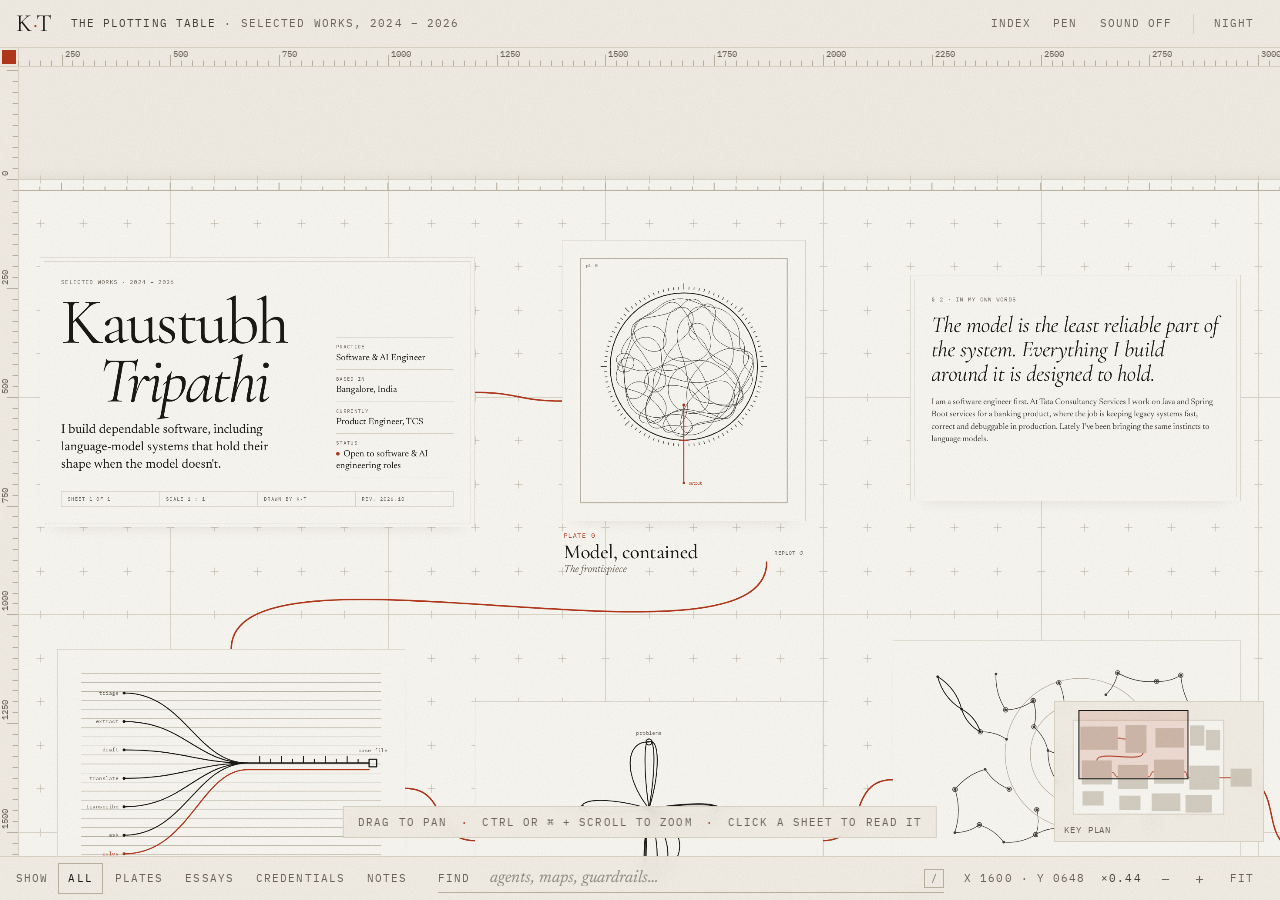
==== index.html @ a71ae8fd "Add The Plotting Table: selected works on a bounded drafting table A pannable, zoomable sheet of gra" ====
<!doctype html>
<html lang="en" data-theme="dark">
<head>
<meta charset="utf-8">
<meta name="viewport" content="width=device-width, initial-scale=1, viewport-fit=cover">
<title>The Plotting Table · Kaustubh Tripathi</title>
<meta name="description" content="Selected works laid out on a drafting table. Pan, zoom and read generated drawings of how each system works.">
<meta name="theme-color" content="#131210">
<link rel="icon" href="data:image/svg+xml,%3Csvg xmlns='http://www.w3.org/2000/svg' viewBox='0 0 32 32'%3E%3Crect width='32' height='32' fill='%23131210'/%3E%3Cpath d='M5 22C12 22 14 10 27 10' fill='none' stroke='%23e5694a' stroke-width='2'/%3E%3Ccircle cx='5' cy='22' r='2.2' fill='%23ece6d9'/%3E%3C/svg%3E">
<link rel="preconnect" href="https://fonts.googleapis.com">
<link rel="preconnect" href="https://fonts.gstatic.com" crossorigin>
<link href="https://fonts.googleapis.com/css2?family=Cormorant+Garamond:ital,wght@0,400;0,500;1,400;1,500&family=IBM+Plex+Mono:wght@400&family=Newsreader:ital,opsz,wght@0,6..72,400;0,6..72,500;1,6..72,400&display=swap" rel="stylesheet">
<link rel="stylesheet" href="styles.css">
<script>
  (function () {
    var r = document.documentElement, t = null;
    try { t = localStorage.getItem("kt-theme"); } catch (e) {}
    if (!t) t = window.matchMedia && matchMedia("(prefers-color-scheme: light)").matches ? "light" : "dark";
    r.setAttribute("data-theme", t);
    r.className += " js";
  })();
</script>
</head>
<body>

<div id="stage">
  <canvas id="grid" aria-hidden="true"></canvas>
  <div id="world"></div>
  <canvas id="rulers" aria-hidden="true"></canvas>
</div>

<header class="bar top ui">
  <a class="brand" href="https://kauswhynot.vercel.app/" aria-label="Back to the portfolio">K<i>·</i>T</a>
  <p class="mono crumb"><span class="strong">The Plotting Table</span><span class="sub"> · selected works, 2024 – 2026</span></p>
  <nav class="actions" aria-label="Tools">
    <button type="button" class="tool" data-act="index" aria-expanded="false" aria-controls="drawer"><span class="ic" aria-hidden="true">≡</span><span class="tx">Index</span></button>
    <span class="pen-only" hidden>
      <button type="button" class="tool" data-act="undo" aria-label="Undo the last line"><span class="ic" aria-hidden="true">↶</span><span class="tx">Undo</span></button>
      <button type="button" class="tool" data-act="clear" aria-label="Clear all lines"><span class="ic" aria-hidden="true">✕</span><span class="tx">Clear</span></button>
    </span>
    <button type="button" class="tool" data-act="pen" aria-pressed="false" title="Draw your own red line (P)"><span class="ic" aria-hidden="true">✎</span><span class="tx">Pen</span></button>
    <button type="button" class="tool" data-act="sound" aria-pressed="false" title="Harp (M)"><span class="ic" aria-hidden="true">♪</span><span class="tx" id="sound-tx">Sound off</span></button>
    <span class="sep" aria-hidden="true"></span>
    <button type="button" class="tool" data-act="theme" title="Switch between day and night (D)"><span class="ic" aria-hidden="true">◐</span><span class="tx" id="theme-tx">Day</span></button>
  </nav>
</header>

<p class="hint mono ui" id="hint">Drag to pan <i>·</i> Ctrl or ⌘ + scroll to zoom <i>·</i> Click a sheet to read it</p>

<div class="keyplan ui" id="keyplan" aria-hidden="true">
  <canvas id="kp"></canvas>
  <span class="mono kp-lab">Key plan</span>
</div>

<div id="tip" class="tip" role="status" hidden></div>
<div id="beacon" class="beacon mono" hidden aria-hidden="true"><span class="arr">→</span><span class="bl"></span></div>
<p id="live" class="sr" role="status" aria-live="polite"></p>

<aside id="panel" class="panel ui" aria-labelledby="panel-title" hidden>
  <div class="panel-bar">
    <button type="button" class="tool" data-act="prev" aria-label="Previous sheet">← Prev</button>
    <span class="mono count" id="p-count"></span>
    <button type="button" class="tool" data-act="next" aria-label="Next sheet">Next →</button>
    <button type="button" class="tool close" data-act="close" aria-label="Close the wall label">Close <span aria-hidden="true">×</span></button>
  </div>
  <div class="panel-body" id="p-body"></div>
</aside>

<aside id="drawer" class="drawer ui" aria-label="Index of sheets" hidden>
  <div class="drawer-head">
    <p class="mono">Catalogue <span id="d-count"></span></p>
    <button type="button" class="tool" data-act="index-close">Close <span aria-hidden="true">×</span></button>
  </div>
  <ol class="d-list" id="d-list"></ol>
  <div class="d-keys mono">
    <p class="k-title">Keys</p>
    <dl>
      <div><dt>Arrows</dt><dd>pan</dd></div>
      <div><dt>+ − 0</dt><dd>zoom, fit all</dd></div>
      <div><dt>1</dt><dd>back to the start</dd></div>
      <div><dt>/</dt><dd>find</dd></div>
      <div><dt>[ ]</dt><dd>previous, next sheet</dd></div>
      <div><dt>P</dt><dd>pen</dd></div>
      <div><dt>M</dt><dd>sound</dd></div>
      <div><dt>D</dt><dd>day, night</dd></div>
      <div><dt>Esc</dt><dd>close, back</dd></div>
    </dl>
  </div>
</aside>

<footer class="bar bottom ui">
  <div class="show" role="group" aria-label="Show">
    <span class="mono lab">Show</span>
    <button type="button" class="chip" data-filter="all" aria-pressed="true">All</button>
    <button type="button" class="chip" data-filter="plate" aria-pressed="false">Plates</button>
    <button type="button" class="chip" data-filter="essay" aria-pressed="false">Essays</button>
    <button type="button" class="chip" data-filter="credential" aria-pressed="false">Credentials</button>
    <button type="button" class="chip" data-filter="note" aria-pressed="false">Notes</button>
  </div>
  <form class="find" id="find" role="search" autocomplete="off">
    <ol class="hits" id="hits" hidden></ol>
    <label class="mono lab" for="q">Find</label>
    <input id="q" name="q" type="text" placeholder="agents, maps, guardrails…" spellcheck="false" enterkeyhint="search" aria-describedby="find-status">
    <kbd aria-hidden="true">/</kbd>
    <span class="mono status" id="find-status" aria-live="polite"></span>
  </form>
  <div class="meter">
    <span class="mono read" id="readout">X 0000 · Y 0000</span>
    <span class="mono zoom" id="zoomlab">×0.50</span>
    <button type="button" class="tool sq" data-act="zoom-out" aria-label="Zoom out">−</button>
    <button type="button" class="tool sq" data-act="zoom-in" aria-label="Zoom in">+</button>
    <button type="button" class="tool" data-act="fit" title="See the whole table (0)">Fit</button>
  </div>
</footer>

<noscript><p class="nojs">The Plotting Table needs JavaScript. The same work, as a page: <a href="https://kauswhynot.vercel.app/">kauswhynot.vercel.app</a>.</p></noscript>

<script src="data.js"></script>
<script src="plates.js"></script>
<script src="sheets.js"></script>
<script src="audio.js"></script>
<script src="app.js"></script>
</body>
</html>
---- styles.css ----
/* The Plotting Table.
   Tokens, type and the plotting treatment follow the portfolio (kauswhynot.vercel.app):
   paper and ink, one red line, Cormorant Garamond / Newsreader / IBM Plex Mono. */

:root {
  --paper: #f2eee5;
  --mat: #faf8f3;
  --header-bg: rgba(242, 238, 229, .9);
  --ink: #1b1a17;
  --ink-2: #45413a;
  --muted: #6c665b;
  --rule: #dcd5c7;
  --rule-strong: #bcb3a2;
  --accent: #b3381b;
  --accent-soft: rgba(179, 56, 27, .14);
  --shadow: rgba(60, 45, 20, .22);
  --grain: .055;
  --grain-invert: 0;

  --display: "Cormorant Garamond", "Cormorant", Garamond, "Times New Roman", serif;
  --serif: "Newsreader", "Iowan Old Style", Georgia, serif;
  --mono: "IBM Plex Mono", ui-monospace, "SFMono-Regular", Menlo, monospace;

  --top: 48px;
  --bottom: 44px;
  --ruler: 18px;
  --panel-w: 440px;
  --k: 1;    /* label scale: keeps captions legible when zoomed out */
  --sk: 1;   /* stroke scale: keeps hairlines visible when zoomed out */
}

:root[data-theme="dark"] {
  --paper: #131210;
  --mat: #1a1916;
  --header-bg: rgba(19, 18, 16, .9);
  --ink: #ece6d9;
  --ink-2: #c2bbad;
  --muted: #938c7f;
  --rule: #2c2a26;
  --rule-strong: #4a463f;
  --accent: #e5694a;
  --accent-soft: rgba(229, 105, 74, .18);
  --shadow: rgba(0, 0, 0, .6);
  --grain: .07;
  --grain-invert: 1;
}

* { box-sizing: border-box; }
html, body { height: 100%; margin: 0; }
body {
  overflow: hidden;
  background: var(--paper);
  color: var(--ink-2);
  font-family: var(--serif);
  font-size: 17px;
  line-height: 1.5;
  -webkit-font-smoothing: antialiased;
  text-rendering: optimizeLegibility;
  overscroll-behavior: none;
  transition: background-color .3s ease, color .3s ease;
}

/* Paper grain, as on the portfolio */
body::before {
  content: "";
  position: fixed;
  inset: 0;
  z-index: 100;
  pointer-events: none;
  opacity: var(--grain);
  filter: invert(var(--grain-invert));
  background-image: url("data:image/svg+xml,%3Csvg xmlns='http://www.w3.org/2000/svg' width='180' height='180'%3E%3Cfilter id='n'%3E%3CfeTurbulence type='fractalNoise' baseFrequency='.85' numOctaves='2' stitchTiles='stitch'/%3E%3CfeColorMatrix values='0 0 0 0 0 0 0 0 0 0 0 0 0 0 0 0 0 0 .9 0'/%3E%3C/filter%3E%3Crect width='100%25' height='100%25' filter='url(%23n)'/%3E%3C/svg%3E");
}

h1, h2, h3, p, ul, ol, dl, dd, figure, blockquote { margin: 0; }
ul, ol { padding: 0; list-style: none; }
button { font: inherit; color: inherit; background: none; border: 0; padding: 0; cursor: pointer; }
a { color: var(--ink); text-decoration: underline; text-decoration-color: var(--rule-strong); text-decoration-thickness: 1px; text-underline-offset: .22em; transition: color .15s, text-decoration-color .15s; }
a:hover { color: var(--accent); text-decoration-color: currentColor; }
:focus-visible { outline: 1.5px solid var(--accent); outline-offset: 3px; }
::selection { background: var(--accent-soft); }

.mono { font-family: var(--mono); font-size: .6875rem; letter-spacing: .1em; text-transform: uppercase; }
.red { color: var(--accent); }
.sr { position: absolute; width: 1px; height: 1px; overflow: hidden; clip: rect(0 0 0 0); white-space: nowrap; }
kbd { font-family: var(--mono); font-size: .625rem; padding: 1px 6px; border: 1px solid var(--rule-strong); color: var(--muted); }

/* ------------------------------------------------------------------ stage */
#stage { position: fixed; inset: 0; overflow: hidden; touch-action: none; cursor: grab; user-select: none; -webkit-user-select: none; }
#grid, #rulers { position: absolute; inset: 0; width: 100%; height: 100%; pointer-events: none; }
#world { position: absolute; left: 0; top: 0; width: 0; height: 0; transform-origin: 0 0; }
.dragging, .dragging * { cursor: grabbing !important; }
.pen-on #stage, .pen-on .sheet, .pen-on .part { cursor: crosshair !important; }

/* ------------------------------------------------------------------ bars */
.bar { position: fixed; left: 0; right: 0; z-index: 30; display: flex; align-items: center; padding: 0 16px;
  background: var(--header-bg); -webkit-backdrop-filter: blur(8px); backdrop-filter: blur(8px); transition: background-color .3s; }
.bar.top { top: 0; height: var(--top); border-bottom: 1px solid var(--rule); }
.bar.bottom { bottom: 0; height: var(--bottom); border-top: 1px solid var(--rule); display: grid; grid-template-columns: auto minmax(200px, 1fr) auto; gap: 20px; }

.brand { font-family: var(--display); font-size: 1.55rem; letter-spacing: .02em; text-decoration: none; color: var(--ink); line-height: 1; }
.brand i { font-style: normal; color: var(--accent); }
.crumb { margin: 0 0 0 18px; color: var(--muted); white-space: nowrap; overflow: hidden; text-overflow: ellipsis; }
.crumb .strong { color: var(--ink-2); }
.actions { margin-left: auto; display: flex; align-items: center; gap: 2px; }
.sep { width: 1px; height: 20px; background: var(--rule); margin: 0 8px; }

.tool { font-family: var(--mono); font-size: .6875rem; letter-spacing: .1em; text-transform: uppercase; color: var(--muted);
  padding: 9px 10px; line-height: 1; white-space: nowrap; transition: color .15s; }
.tool:hover { color: var(--ink); }
.tool[aria-pressed="true"], .tool[aria-expanded="true"] { color: var(--accent); }
.tool .ic { display: none; font-size: 1rem; }
.tool.sq { width: 30px; text-align: center; font-size: .95rem; padding: 8px 0; }
.pen-only { display: inline-flex; }
.pen-only[hidden] { display: none; }

.show { display: flex; align-items: center; gap: 2px; }
.show .lab, .find .lab { color: var(--muted); margin-right: 8px; }
.chip { font-family: var(--mono); font-size: .6875rem; letter-spacing: .1em; text-transform: uppercase; color: var(--muted);
  padding: 6px 9px; border: 1px solid transparent; transition: color .15s, border-color .15s; }
.chip:hover { color: var(--ink); }
.chip[aria-pressed="true"] { color: var(--ink); border-color: var(--rule-strong); }

.find { position: relative; display: flex; align-items: center; gap: 10px; width: 100%; max-width: 560px; justify-self: center; padding: 4px 0;
  border-bottom: 1px solid var(--rule-strong); transition: border-color .2s; }
.find:focus-within { border-color: var(--accent); }
.find input { flex: 1; min-width: 0; background: none; border: 0; outline: 0; color: var(--ink); font: italic 1.05rem var(--serif); }
.find input::placeholder { color: var(--muted); opacity: .7; }
.find .status { color: var(--muted); white-space: nowrap; }
.find .status:empty { display: none; }
.find:focus-within kbd { display: none; }

.hits { position: absolute; left: -8px; right: -8px; bottom: calc(100% + 10px); background: var(--mat); border: 1px solid var(--rule-strong);
  box-shadow: 0 24px 44px -24px var(--shadow); padding: 6px; z-index: 40; }
.hits[hidden] { display: none; }
.hits button { display: grid; grid-template-columns: 3.4rem 1fr auto; gap: 10px; align-items: baseline; width: 100%; text-align: left; padding: 8px 10px; }
.hits button:hover, .hits button:focus-visible { background: var(--accent-soft); outline: none; }
.hits .t { font-family: var(--display); font-size: 1.25rem; color: var(--ink); line-height: 1.1; }
.hits .n, .hits .g { color: var(--muted); }
.hits .n { color: var(--accent); }

.meter { display: flex; align-items: center; gap: 4px; }
.meter .read { color: var(--muted); margin-right: 6px; min-width: 9.2em; text-align: right; }
.meter .zoom { color: var(--ink-2); min-width: 4.2em; text-align: right; margin-right: 6px; }

/* ------------------------------------------------------------------ the sheets */
.sheet { position: absolute; outline: none; cursor: pointer; transition: opacity .35s ease, filter .35s ease; }
.sheet.off { visibility: hidden; }
.sheet.dim { opacity: .13; filter: grayscale(1); }
.reading-mode .sheet:not(.is-focus):not(.dim) { opacity: .55; }
.sheet:focus-visible { outline: 1.5px solid var(--accent); outline-offset: 10px; }
.sheet:hover .mat, .sheet:hover .card { border-color: var(--rule-strong); }
.sheet.is-focus .mat, .sheet.is-focus .card { border-color: var(--accent); box-shadow: 0 0 0 1px var(--accent-soft), 0 22px 36px -34px var(--shadow); }

.card {
  position: relative; width: 100%; height: 100%; padding: 46px 48px; overflow: hidden;
  background: var(--mat); border: 1px solid var(--rule); box-shadow: 0 22px 36px -34px var(--shadow);
  transition: background-color .3s, border-color .3s, box-shadow .3s;
}
.card::before { content: ""; position: absolute; inset: 8px; border: 1px solid var(--rule); pointer-events: none; }
.js .sheet .card { opacity: 0; transform: translateY(14px); }
.js .sheet.is-in .card { opacity: 1; transform: none; transition: opacity .9s ease, transform .9s ease, border-color .3s, box-shadow .3s; }

#world .mono { font-size: 13px; letter-spacing: .1em; }
#world .card p, #world .card dd, #world .card h1, #world .card h3 { margin: 0; }

/* title block */
.title-card { display: grid; grid-template-columns: minmax(0, 1fr) 270px; grid-template-rows: auto auto 1fr auto; column-gap: 44px; }
.title-card .kick { grid-area: 1 / 1 / 2 / 3; color: var(--muted); }
.name { grid-area: 2 / 1 / 3 / 2; margin-top: 14px !important; font-family: var(--display); font-weight: 400; font-size: 150px; line-height: .9; letter-spacing: -.035em; color: var(--ink); }
.name span, .name em { display: block; }
.name em { font-style: italic; margin-left: 86px; }
.lede { grid-area: 3 / 1 / 4 / 2; align-self: start; margin-top: 26px !important; font-size: 29px; line-height: 1.38; color: var(--ink); max-width: 540px; }
.facts { grid-area: 2 / 2 / 4 / 3; align-self: end; border-bottom: 1px solid var(--rule); }
.facts div { padding: 13px 0 12px; border-top: 1px solid var(--rule); }
.facts dt { font-family: var(--mono); font-size: 11px; letter-spacing: .12em; text-transform: uppercase; color: var(--muted); margin-bottom: 4px; }
.facts dd { font-size: 21px; line-height: 1.3; color: var(--ink); }
.facts .status i { display: inline-block; width: 8px; height: 8px; border-radius: 50%; background: var(--accent); margin-right: 9px; vertical-align: .08em; }
.tblock { grid-area: 4 / 1 / 5 / 3; display: grid; grid-template-columns: repeat(4, 1fr); margin-top: 30px; border: 1px solid var(--rule); color: var(--muted); }
.tblock span { padding: 9px 14px; border-left: 1px solid var(--rule); font-size: 11px !important; }
.tblock span:first-child { border-left: 0; }

/* statement */
.statement .kick { color: var(--muted); }
.pull { margin: 20px 0 24px; font-family: var(--display); font-style: italic; font-weight: 400; font-size: 52px; line-height: 1.08; letter-spacing: -.01em; color: var(--ink); }
.s-body { font-size: 19px; line-height: 1.5; color: var(--ink-2); display: -webkit-box; -webkit-line-clamp: 5; -webkit-box-orient: vertical; overflow: hidden; }

/* essay */
.essay { padding: 38px 42px; }
.e-title { margin-top: 14px !important; font-family: var(--display); font-weight: 500; font-size: 56px; line-height: 1; letter-spacing: -.015em; color: var(--ink); }
.e-sub { margin-top: 10px !important; font-style: italic; font-size: 20px; line-height: 1.35; color: var(--muted); }
.e-body { margin-top: 18px !important; font-size: 18px; line-height: 1.5; color: var(--ink-2); display: -webkit-box; -webkit-line-clamp: 5; -webkit-box-orient: vertical; overflow: hidden; }
.e-body::first-letter { font-family: var(--display); font-size: 3.1em; float: left; line-height: .82; padding: .06em .08em 0 0; color: var(--accent); }
.e-foot { position: absolute; left: 42px; bottom: 28px; color: var(--muted); }

/* credential */
.cert { display: flex; flex-direction: column; align-items: center; text-align: center; padding: 34px 36px; }
.cert .seal { width: 290px; }
.cert-no { margin-top: 16px !important; }
.cert-name { margin-top: 8px !important; font-family: var(--display); font-weight: 500; font-size: 34px; line-height: 1.05; letter-spacing: -.01em; color: var(--ink); }
.cert-level { margin-top: 6px !important; font-style: italic; font-size: 19px; color: var(--muted); }
.cert-level::after { content: ""; display: block; width: 32px; height: 1px; margin: 14px auto 0; background: var(--accent); }
.cert-dates { margin-top: 14px !important; color: var(--muted); font-size: 11px !important; }

/* specimen */
.specimen .kick { color: var(--muted); }
.specimen dl { margin-top: 16px; border-bottom: 1px solid var(--rule); }
.specimen dl div { display: grid; grid-template-columns: 130px 1fr; gap: 16px; padding: 11px 0; border-top: 1px solid var(--rule); }
.specimen dt { padding-top: 4px; color: var(--muted); font-size: 11px !important; }
.specimen dd { font-size: 18px; line-height: 1.4; color: var(--ink); }

/* the gate */
.gatecard { border-color: var(--accent-soft); background: transparent; box-shadow: none; }
.gatecard::before { border-style: dashed; border-color: var(--accent-soft); }
.g-title { margin-top: 18px !important; font-family: var(--display); font-weight: 500; font-size: 84px; line-height: .95; letter-spacing: -.02em; color: var(--ink); }
.g-text { margin-top: 20px !important; font-size: 21px; line-height: 1.45; color: var(--ink-2); }
.g-mail { display: inline-block; margin-top: 16px; font-family: var(--display); font-style: italic; font-size: 33px; color: var(--accent); text-decoration-color: var(--accent-soft); overflow-wrap: anywhere; }
.g-links { margin-top: 22px !important; display: flex; flex-wrap: wrap; gap: 8px 22px; }
.gate-mark { position: absolute; left: 4012px; top: 1514px; color: var(--accent); pointer-events: none; }

/* ------------------------------------------------------------------ drawings */
.mat { padding: 22px; background: var(--mat); border: 1px solid var(--rule); box-shadow: 0 22px 36px -34px var(--shadow); transition: background-color .3s, border-color .3s, box-shadow .3s; }
.plot-figure { position: relative; }
.plot svg { display: block; width: 100%; height: auto; overflow: visible; }
.plot .p { fill: none; stroke-linecap: round; stroke-linejoin: round; stroke-width: calc(var(--w, 1) * var(--sk, 1) * 1px); }
.plot .ink { stroke: var(--ink); }
.plot .ink-soft { stroke: var(--ink-2); }
.plot .ink-faint { stroke: var(--rule-strong); }
.plot .red { stroke: var(--accent); }
.plot .fill-ink { fill: var(--ink); }
.plot .fill-soft { fill: var(--ink-2); }
.plot .fill-red { fill: var(--accent); }
.plot .lbl { font-family: var(--mono); font-size: 9.5px; letter-spacing: .05em; fill: var(--muted); }
.plot .lbl-red { fill: var(--accent); }
.seal-text { font-family: var(--mono); font-size: 8.2px; fill: var(--ink-2); }
.seal-rim { transform-box: view-box; transform-origin: 50% 50%; }
@media (prefers-reduced-motion: no-preference) {
  .seal-rim { animation: seal-turn 60s linear infinite paused; }
  .sheet:hover .seal-rim { animation-play-state: running; }
}
@keyframes seal-turn { to { transform: rotate(360deg); } }

/* Plotting: each stroke draws itself once, like a pen plotter */
.js .plot .p { stroke-dasharray: 1 1.05; stroke-dashoffset: 1.02; transition: stroke-dashoffset var(--t, 1.6s) cubic-bezier(.45, .05, .25, 1) var(--d, 0s); }
.js .plot.is-plotted .p { stroke-dashoffset: 0; }
.js .plot .fade { opacity: 0; transition: opacity .9s ease var(--d, 0s); }
.js .plot.is-plotted .fade { opacity: 1; }
.js .plot.is-reset .p, .js .plot.is-reset .fade { transition: none; }
#world.far .plot .lbl, #world.far .plot text { visibility: hidden; }

/* Reading a drawing: the hovered part comes forward, the rest recedes */
.plot svg .p, .plot svg .fade, .plot svg text { pointer-events: none; }
.plot .hit-stroke { fill: none; stroke: transparent; pointer-events: stroke; }
.plot .hit-area { fill: none; stroke: none; pointer-events: fill; }
.plot .part.is-live { cursor: crosshair; outline: none; }
.plot .part, .plot .bg { transition: opacity .35s ease; }
.plot.has-focus .part:not(.is-on) { opacity: .13; }
.plot.has-focus .bg { opacity: .45; }
.plot .part.is-on .lbl { fill: var(--ink); }
.plot .part.is-on .lbl-red { fill: var(--accent); }
.dragging .part { pointer-events: none; }

/* captions under each plate */
.wall { display: grid; gap: 2px; margin-top: 22px; padding: 0 4px; text-shadow: 0 0 6px var(--mat), 0 0 2px var(--mat), 0 0 12px var(--mat); }
.wall .no { font-size: calc(13px * var(--k)) !important; letter-spacing: .14em; color: var(--accent); }
.wall .nm { font-family: var(--display); font-weight: 500; font-size: calc(40px * var(--k)); line-height: 1.05; letter-spacing: -.01em; color: var(--ink); }
.wall .kk { font-style: italic; font-size: calc(21px * var(--k)); line-height: 1.3; color: var(--muted); }
.replot { position: absolute; right: 4px; bottom: 6px; color: var(--muted); padding: 6px 2px; font-size: 12px !important; transition: color .15s; }
.replot:hover { color: var(--accent); }
.replot span { display: inline-block; transition: transform .4s ease; }
.replot:hover span { transform: rotate(-180deg); }
#world.far .replot { display: none; }

/* the red line, the ties between sheets, the visitor's own ink */
.route-layer, .ink-layer { position: absolute; left: -300px; top: -300px; width: 5300px; height: 3100px; overflow: visible; pointer-events: none; }
.route-layer svg, .ink-layer { overflow: visible; }
.route-layer .tie { fill: none; stroke: var(--rule-strong); stroke-width: calc(1 * var(--sk, 1) * 1px); stroke-dasharray: 3 8; stroke-linecap: round; }
.ink-layer path { fill: none; stroke: var(--accent); stroke-width: 1.7; stroke-linecap: round; stroke-linejoin: round; vector-effect: non-scaling-stroke; }
.ink-layer { z-index: 40; }

/* ------------------------------------------------------------------ floating bits */
.hint { position: fixed; left: 50%; bottom: calc(var(--bottom) + 18px); transform: translateX(-50%); z-index: 12; color: var(--muted); white-space: nowrap;
  padding: 7px 14px; background: var(--header-bg); border: 1px solid var(--rule); -webkit-backdrop-filter: blur(6px); backdrop-filter: blur(6px);
  transition: opacity .8s ease; pointer-events: none; }
.hint i { font-style: normal; color: var(--accent); padding: 0 .5em; }
.hint.gone { opacity: 0; }

.keyplan { position: fixed; right: 16px; bottom: calc(var(--bottom) + 14px); z-index: 15; width: 210px; padding: 8px 8px 20px;
  background: var(--header-bg); border: 1px solid var(--rule); -webkit-backdrop-filter: blur(6px); backdrop-filter: blur(6px); cursor: crosshair; }
.keyplan { transition: opacity .3s ease; }
.keyplan.quiet { opacity: 0; pointer-events: none; }
.keyplan canvas { display: block; width: 100%; height: auto; }
.keyplan .kp-lab { position: absolute; left: 9px; bottom: 5px; color: var(--muted); font-size: .5625rem; }

.tip { position: fixed; z-index: 60; max-width: 290px; padding: 10px 13px 11px; background: var(--mat); border: 1px solid var(--rule-strong);
  box-shadow: 0 20px 40px -22px var(--shadow); pointer-events: none; }
.tip[hidden] { display: none; }
.tip .mono { display: block; color: var(--accent); margin-bottom: 3px; }
.tip .tx { font-style: italic; font-size: .94rem; line-height: 1.45; color: var(--ink); }

.beacon { position: fixed; z-index: 18; display: flex; align-items: center; gap: 8px; color: var(--accent); background: var(--header-bg);
  border: 1px solid var(--accent-soft); padding: 6px 9px; cursor: pointer; }
.beacon[hidden] { display: none; }
.beacon .arr { display: inline-block; font-size: 1rem; line-height: 1; transition: transform .15s; }

/* ------------------------------------------------------------------ wall label (docked panel) */
.panel { position: fixed; z-index: 25; top: var(--top); bottom: var(--bottom); right: 0; width: var(--panel-w); display: flex; flex-direction: column;
  background: var(--mat); border-left: 1px solid var(--rule); transition: background-color .3s; will-change: transform; }
.panel[hidden] { display: none; }
.panel-bar { display: flex; align-items: center; gap: 4px; padding: 6px 14px; border-bottom: 1px solid var(--rule); flex: none; }
.panel-bar .count { margin: 0 auto 0 8px; color: var(--muted); }
.panel-bar .close { margin-left: 8px; }
.panel-body { flex: 1; overflow-y: auto; overscroll-behavior: contain; padding: 28px 30px 48px; }
.p-no { margin-bottom: 12px !important; }
.p-title { font-family: var(--display); font-weight: 500; font-size: clamp(2.3rem, 3.4vw, 3.1rem); line-height: 1.02; letter-spacing: -.015em; color: var(--ink); outline: none; }
.p-kick { margin-top: 8px; margin-bottom: 22px; font-style: italic; color: var(--muted); }
.meta { border-top: 1px solid var(--rule); }
.meta div { display: grid; grid-template-columns: 6.6rem minmax(0, 1fr); gap: 1rem; padding: 10px 0; border-bottom: 1px solid var(--rule); }
.meta dt { padding-top: 3px; color: var(--muted); }
.meta dd { font-size: .95rem; line-height: 1.5; color: var(--ink); }
.p-desc { margin-top: 22px; line-height: 1.62; color: var(--ink-2); }
.p-desc.tight { margin-top: 6px; color: var(--ink); }
.p-note { margin-top: 8px; font-size: .92rem; line-height: 1.55; color: var(--muted); }
.p-notes { margin-top: 18px; }
.p-notes li { position: relative; padding: 8px 0 8px 18px; font-size: .94rem; line-height: 1.55; color: var(--ink-2); border-top: 1px solid var(--rule); }
.p-notes li::before { content: ""; position: absolute; left: 0; top: 1.05em; width: 8px; height: 1px; background: var(--accent); }
.p-notes li:last-child { border-bottom: 1px solid var(--rule); }
.p-h { margin: 28px 0 4px; color: var(--muted); }
.how li { font-size: .9rem; }
.reading { margin-top: 26px; min-height: calc(1.55em * 4); font-size: .93rem; line-height: 1.55; font-style: italic; color: var(--muted); }
.reading .mono { font-style: normal; color: var(--ink-2); margin-right: .3rem; }
.reading.is-reading { color: var(--ink); }
.reading.is-reading .mono { color: var(--accent); }
.hint-line { margin-top: 2px; font-size: .8rem; color: var(--muted); opacity: .8; }
.p-links { margin-top: 24px; display: flex; flex-wrap: wrap; gap: 8px 22px; }
.chrono { padding: 14px 0 6px; border-top: 1px solid var(--rule); }
.chrono:first-of-type { margin-top: 6px; }
.pull.small { font-size: 1.9rem; margin: 4px 0 6px; }

/* ------------------------------------------------------------------ index drawer */
.drawer { position: fixed; z-index: 28; top: var(--top); bottom: var(--bottom); left: 0; width: min(390px, 100vw); display: flex; flex-direction: column;
  background: var(--mat); border-right: 1px solid var(--rule); transform: translateX(-102%); transition: transform .32s cubic-bezier(.3, .7, .2, 1); }
.drawer.open { transform: none; }
.drawer[hidden] { display: none; }
.drawer-head { display: flex; align-items: center; justify-content: space-between; padding: 8px 14px 8px 20px; border-bottom: 1px solid var(--rule); flex: none; }
.drawer-head p { color: var(--ink-2); }
.drawer-head span { color: var(--muted); }
.d-list { flex: 1; overflow-y: auto; padding: 6px 0; }
.d-list li { border-top: 1px solid var(--rule); }
.d-list li:first-child { border-top: 0; }
.d-list button { display: grid; grid-template-columns: 3.4rem minmax(0, 1fr) auto; gap: 10px; align-items: baseline; width: 100%; padding: 11px 20px; text-align: left; }
.d-list button:hover, .d-list button:focus-visible { background: var(--accent-soft); outline: none; }
.d-list .n { color: var(--accent); }
.d-list .t { font-family: var(--display); font-size: 1.35rem; line-height: 1.1; color: var(--ink); }
.d-list .g { color: var(--muted); }
.d-list li.dim button { opacity: .35; }
.d-keys { flex: none; border-top: 1px solid var(--rule); padding: 14px 20px 16px; color: var(--muted); }
.d-keys .k-title { margin-bottom: 8px; color: var(--ink-2); }
.d-keys dl { display: grid; grid-template-columns: 1fr 1fr; gap: 4px 20px; }
.d-keys dl div { display: flex; gap: 10px; }
.d-keys dt { color: var(--ink-2); min-width: 4.6em; }
.d-keys dd { margin: 0; }
.d-show { display: none; padding: 10px 14px; border-bottom: 1px solid var(--rule); flex-wrap: wrap; }

.nojs { position: fixed; z-index: 200; inset: auto 0 0 0; margin: 0; padding: 16px; background: var(--mat); color: var(--ink); text-align: center; }

/* ------------------------------------------------------------------ small screens */
@media (max-width: 719px) {
  :root { --top: 44px; --bottom: 58px; --ruler: 0px; }
  .bar { padding: 0 10px; }
  .crumb .sub { display: none; }
  .crumb { margin-left: 12px; }
  .tool .tx { display: none; }
  .tool .ic { display: inline; }
  .tool { padding: 10px 9px; }
  .tool.sq { width: 36px; }
  .sep { margin: 0 3px; }
  .bar.bottom { grid-template-columns: minmax(0, 1fr) auto; gap: 10px; }
  .show, .meter .read, .meter .zoom, .meter [data-act="fit"], .keyplan, .hint, .find kbd { display: none; }
  .find { max-width: none; }
  .find .lab { display: none; }
  .find input { font-size: 1rem; }
  .panel { left: 0; right: 0; width: auto; bottom: var(--bottom); top: auto; height: var(--panel-h, 46vh); border-left: 0; border-top: 1px solid var(--rule); }
  .panel-body { padding: 20px 20px 36px; }
  .p-title { font-size: 2.2rem; }
  .d-show { display: flex; }
  .d-keys { display: none; }
  .hits { left: 0; right: 0; }
}

@media (prefers-reduced-motion: reduce) {
  .js .plot .p { transition: none; stroke-dashoffset: 0; }
  .js .plot .fade { transition: none; opacity: 1; }
  .js .sheet .card { opacity: 1; transform: none; }
  .drawer { transition: none; }
}
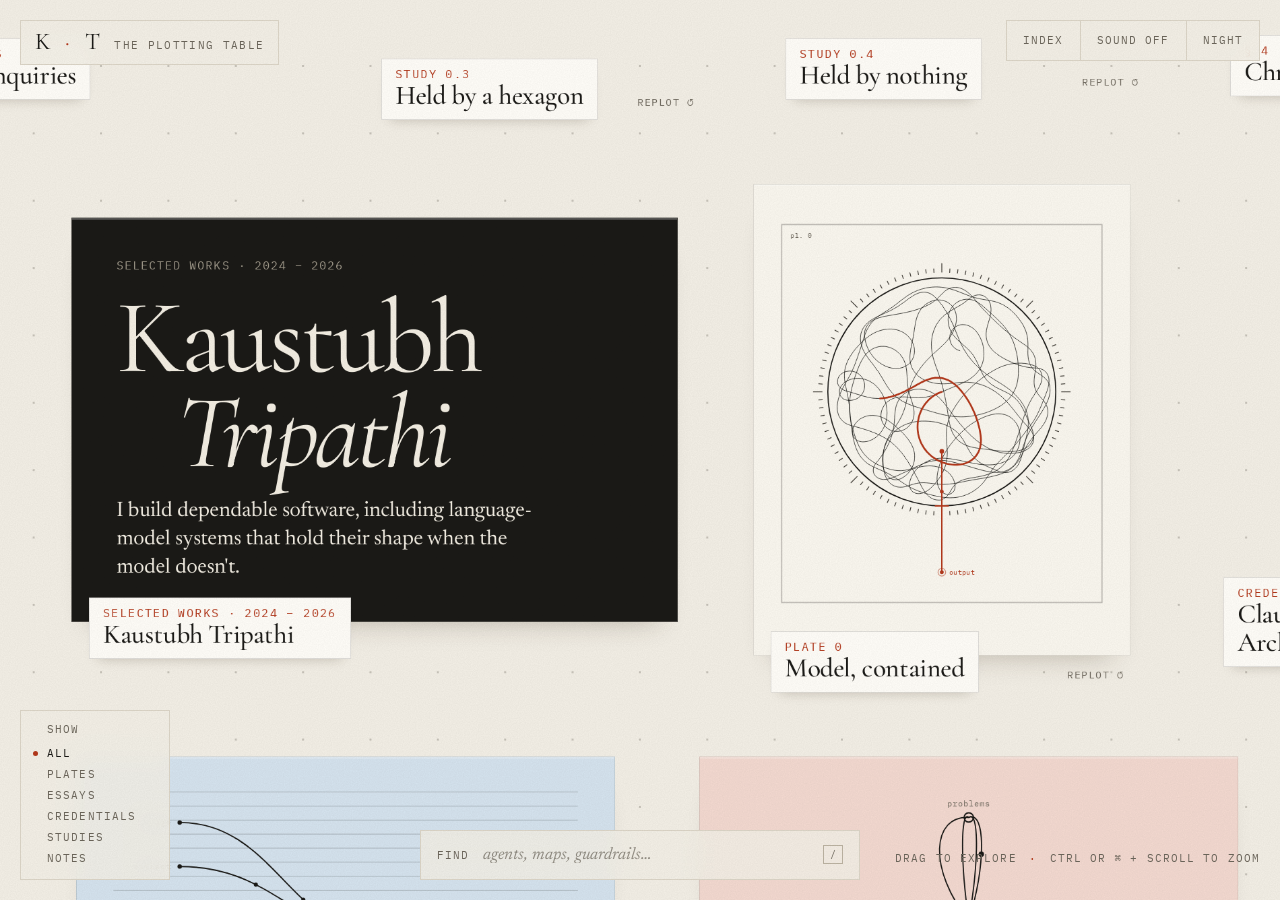
==== commit 667816d4: "Make the table endless, colourful and alive The first version was a bounded sheet of hairline plates" ====
--- a/index.html
+++ b/index.html
@@ -4,8 +4,8 @@
 <meta charset="utf-8">
 <meta name="viewport" content="width=device-width, initial-scale=1, viewport-fit=cover">
 <title>The Plotting Table · Kaustubh Tripathi</title>
-<meta name="description" content="Selected works laid out on a drafting table. Pan, zoom and read generated drawings of how each system works.">
-<meta name="theme-color" content="#131210">
+<meta name="description" content="Selected works on an endless drafting table. Drag in any direction and read generated drawings of how each system works.">
+<meta name="theme-color" content="#f3efe6">
 <link rel="icon" href="data:image/svg+xml,%3Csvg xmlns='http://www.w3.org/2000/svg' viewBox='0 0 32 32'%3E%3Crect width='32' height='32' fill='%23131210'/%3E%3Cpath d='M5 22C12 22 14 10 27 10' fill='none' stroke='%23e5694a' stroke-width='2'/%3E%3Ccircle cx='5' cy='22' r='2.2' fill='%23ece6d9'/%3E%3C/svg%3E">
 <link rel="preconnect" href="https://fonts.googleapis.com">
 <link rel="preconnect" href="https://fonts.gstatic.com" crossorigin>
@@ -15,7 +15,7 @@
   (function () {
     var r = document.documentElement, t = null;
     try { t = localStorage.getItem("kt-theme"); } catch (e) {}
-    if (!t) t = window.matchMedia && matchMedia("(prefers-color-scheme: light)").matches ? "light" : "dark";
+    if (!t) t = "light"; // the table opens in daylight; Night is one tap away
     r.setAttribute("data-theme", t);
     r.className += " js";
   })();
@@ -23,95 +23,73 @@
 </head>
 <body>
 
-<div id="stage">
-  <canvas id="grid" aria-hidden="true"></canvas>
-  <div id="world"></div>
-  <canvas id="rulers" aria-hidden="true"></canvas>
+<div id="stage"><div id="world"></div></div>
+
+<a class="brand box" href="https://kauswhynot.vercel.app/" aria-label="Back to the portfolio">K<i>·</i>T<span class="mono sub">The Plotting Table</span></a>
+
+<nav class="tools box" aria-label="Tools">
+  <button type="button" data-act="index" aria-expanded="false" aria-controls="drawer">Index</button>
+  <button type="button" class="t-sound" data-act="sound" aria-pressed="false" title="Harp (M)">Sound <span data-sound-tx>off</span></button>
+  <button type="button" class="t-theme" data-act="theme" title="Day or night (D)"><span data-theme-tx>Day</span></button>
+</nav>
+
+<div class="show box" role="group" aria-label="Show">
+  <p class="mono lab">Show</p>
+  <button type="button" data-filter="all" aria-pressed="true">All</button>
+  <button type="button" data-filter="plate" aria-pressed="false">Plates</button>
+  <button type="button" data-filter="essay" aria-pressed="false">Essays</button>
+  <button type="button" data-filter="credential" aria-pressed="false">Credentials</button>
+  <button type="button" data-filter="study" aria-pressed="false">Studies</button>
+  <button type="button" data-filter="note" aria-pressed="false">Notes</button>
 </div>
 
-<header class="bar top ui">
-  <a class="brand" href="https://kauswhynot.vercel.app/" aria-label="Back to the portfolio">K<i>·</i>T</a>
-  <p class="mono crumb"><span class="strong">The Plotting Table</span><span class="sub"> · selected works, 2024 – 2026</span></p>
-  <nav class="actions" aria-label="Tools">
-    <button type="button" class="tool" data-act="index" aria-expanded="false" aria-controls="drawer"><span class="ic" aria-hidden="true">≡</span><span class="tx">Index</span></button>
-    <span class="pen-only" hidden>
-      <button type="button" class="tool" data-act="undo" aria-label="Undo the last line"><span class="ic" aria-hidden="true">↶</span><span class="tx">Undo</span></button>
-      <button type="button" class="tool" data-act="clear" aria-label="Clear all lines"><span class="ic" aria-hidden="true">✕</span><span class="tx">Clear</span></button>
-    </span>
-    <button type="button" class="tool" data-act="pen" aria-pressed="false" title="Draw your own red line (P)"><span class="ic" aria-hidden="true">✎</span><span class="tx">Pen</span></button>
-    <button type="button" class="tool" data-act="sound" aria-pressed="false" title="Harp (M)"><span class="ic" aria-hidden="true">♪</span><span class="tx" id="sound-tx">Sound off</span></button>
-    <span class="sep" aria-hidden="true"></span>
-    <button type="button" class="tool" data-act="theme" title="Switch between day and night (D)"><span class="ic" aria-hidden="true">◐</span><span class="tx" id="theme-tx">Day</span></button>
-  </nav>
-</header>
+<form class="find box" id="find" role="search" autocomplete="off">
+  <ol class="hits" id="hits" hidden></ol>
+  <label class="mono lab" for="q">Find</label>
+  <input id="q" name="q" type="text" placeholder="agents, maps, guardrails…" spellcheck="false" enterkeyhint="search" aria-describedby="find-status">
+  <kbd aria-hidden="true">/</kbd>
+  <span class="mono status" id="find-status" aria-live="polite"></span>
+</form>
 
-<p class="hint mono ui" id="hint">Drag to pan <i>·</i> Ctrl or ⌘ + scroll to zoom <i>·</i> Click a sheet to read it</p>
-
-<div class="keyplan ui" id="keyplan" aria-hidden="true">
-  <canvas id="kp"></canvas>
-  <span class="mono kp-lab">Key plan</span>
-</div>
+<p class="hint mono" id="hint"><span class="h-desk">Drag to explore <i>·</i> Ctrl or ⌘ + scroll to zoom</span><span class="h-touch">Drag to explore <i>·</i> pinch to zoom</span></p>
 
 <div id="tip" class="tip" role="status" hidden></div>
-<div id="beacon" class="beacon mono" hidden aria-hidden="true"><span class="arr">→</span><span class="bl"></span></div>
 <p id="live" class="sr" role="status" aria-live="polite"></p>
 
-<aside id="panel" class="panel ui" aria-labelledby="panel-title" hidden>
+<aside id="panel" class="panel" aria-labelledby="panel-title" hidden>
   <div class="panel-bar">
-    <button type="button" class="tool" data-act="prev" aria-label="Previous sheet">← Prev</button>
+    <button type="button" data-act="prev" aria-label="Previous sheet">← Prev</button>
     <span class="mono count" id="p-count"></span>
-    <button type="button" class="tool" data-act="next" aria-label="Next sheet">Next →</button>
-    <button type="button" class="tool close" data-act="close" aria-label="Close the wall label">Close <span aria-hidden="true">×</span></button>
+    <button type="button" data-act="next" aria-label="Next sheet">Next →</button>
+    <button type="button" class="close" data-act="close" aria-label="Close the wall label">Close <span aria-hidden="true">×</span></button>
   </div>
   <div class="panel-body" id="p-body"></div>
 </aside>
 
-<aside id="drawer" class="drawer ui" aria-label="Index of sheets" hidden>
+<aside id="drawer" class="drawer" aria-label="Index of sheets" hidden>
   <div class="drawer-head">
-    <p class="mono">Catalogue <span id="d-count"></span></p>
-    <button type="button" class="tool" data-act="index-close">Close <span aria-hidden="true">×</span></button>
+    <p class="mono">Index <span id="d-count"></span></p>
+    <button type="button" data-act="index-close">Close <span aria-hidden="true">×</span></button>
   </div>
+  <form class="d-find" id="find-m" role="search" autocomplete="off">
+    <label class="mono lab" for="q-m">Find</label>
+    <input id="q-m" type="text" placeholder="agents, maps, guardrails…" spellcheck="false" enterkeyhint="search">
+  </form>
   <ol class="d-list" id="d-list"></ol>
-  <div class="d-keys mono">
-    <p class="k-title">Keys</p>
-    <dl>
-      <div><dt>Arrows</dt><dd>pan</dd></div>
-      <div><dt>+ − 0</dt><dd>zoom, fit all</dd></div>
-      <div><dt>1</dt><dd>back to the start</dd></div>
-      <div><dt>/</dt><dd>find</dd></div>
-      <div><dt>[ ]</dt><dd>previous, next sheet</dd></div>
-      <div><dt>P</dt><dd>pen</dd></div>
-      <div><dt>M</dt><dd>sound</dd></div>
-      <div><dt>D</dt><dd>day, night</dd></div>
-      <div><dt>Esc</dt><dd>close, back</dd></div>
-    </dl>
+  <div class="d-tools">
+    <button type="button" data-act="sound" aria-pressed="false">Sound <span data-sound-tx>off</span></button>
+    <button type="button" data-act="theme"><span data-theme-tx>Day</span></button>
   </div>
+  <dl class="d-keys mono">
+    <div><dt>Arrows</dt><dd>pan</dd></div>
+    <div><dt>+ − 0</dt><dd>zoom</dd></div>
+    <div><dt>1</dt><dd>back to the start</dd></div>
+    <div><dt>/</dt><dd>find</dd></div>
+    <div><dt>[ ]</dt><dd>previous, next</dd></div>
+    <div><dt>M D I</dt><dd>sound, day, index</dd></div>
+    <div><dt>Esc</dt><dd>close, back</dd></div>
+  </dl>
 </aside>
-
-<footer class="bar bottom ui">
-  <div class="show" role="group" aria-label="Show">
-    <span class="mono lab">Show</span>
-    <button type="button" class="chip" data-filter="all" aria-pressed="true">All</button>
-    <button type="button" class="chip" data-filter="plate" aria-pressed="false">Plates</button>
-    <button type="button" class="chip" data-filter="essay" aria-pressed="false">Essays</button>
-    <button type="button" class="chip" data-filter="credential" aria-pressed="false">Credentials</button>
-    <button type="button" class="chip" data-filter="note" aria-pressed="false">Notes</button>
-  </div>
-  <form class="find" id="find" role="search" autocomplete="off">
-    <ol class="hits" id="hits" hidden></ol>
-    <label class="mono lab" for="q">Find</label>
-    <input id="q" name="q" type="text" placeholder="agents, maps, guardrails…" spellcheck="false" enterkeyhint="search" aria-describedby="find-status">
-    <kbd aria-hidden="true">/</kbd>
-    <span class="mono status" id="find-status" aria-live="polite"></span>
-  </form>
-  <div class="meter">
-    <span class="mono read" id="readout">X 0000 · Y 0000</span>
-    <span class="mono zoom" id="zoomlab">×0.50</span>
-    <button type="button" class="tool sq" data-act="zoom-out" aria-label="Zoom out">−</button>
-    <button type="button" class="tool sq" data-act="zoom-in" aria-label="Zoom in">+</button>
-    <button type="button" class="tool" data-act="fit" title="See the whole table (0)">Fit</button>
-  </div>
-</footer>
 
 <noscript><p class="nojs">The Plotting Table needs JavaScript. The same work, as a page: <a href="https://kauswhynot.vercel.app/">kauswhynot.vercel.app</a>.</p></noscript>
 
--- a/styles.css
+++ b/styles.css
@@ -1,11 +1,12 @@
 /* The Plotting Table.
-   Tokens, type and the plotting treatment follow the portfolio (kauswhynot.vercel.app):
-   paper and ink, one red line, Cormorant Garamond / Newsreader / IBM Plex Mono. */
+   Tokens and type follow the portfolio (kauswhynot.vercel.app): paper and ink, one red line,
+   Cormorant Garamond / Newsreader / IBM Plex Mono. On the table every sheet is a print on its own
+   paper stock. The chrome is a few small boxes at the corners and nothing else. */
 
 :root {
-  --paper: #f2eee5;
+  --paper: #f3efe6;
   --mat: #faf8f3;
-  --header-bg: rgba(242, 238, 229, .9);
+  --header-bg: rgba(243, 239, 230, .86);
   --ink: #1b1a17;
   --ink-2: #45413a;
   --muted: #6c665b;
@@ -13,26 +14,38 @@
   --rule-strong: #bcb3a2;
   --accent: #b3381b;
   --accent-soft: rgba(179, 56, 27, .14);
-  --shadow: rgba(60, 45, 20, .22);
-  --grain: .055;
+  --shadow: rgba(60, 45, 20, .3);
+  --faint: rgba(27, 26, 23, .26);
+  --hair: rgba(27, 26, 23, .12);
+  --dot: rgba(108, 102, 91, .32);
+  --label: #fffdf8;
+  --grain: .05;
   --grain-invert: 0;
+
+  /* the page's own colours, for the stickers that sit on every sheet */
+  --p-ink: #1b1a17; --p-ink-2: #45413a; --p-muted: #6c665b; --p-accent: #b3381b; --p-hair: rgba(27, 26, 23, .14);
+
+  /* paper stocks */
+  --st-cream: #faf7ef; --st-blush: #f3d9d0; --st-sage: #d8e4d1; --st-sky: #d5e3ee; --st-butter: #f4e6ae; --st-lilac: #e3daf1; --st-kraft: #e6d4b4;
+  --inv-mat: #1b1a17; --inv-ink: #f3eee3; --inv-ink-2: #d6d0c3; --inv-muted: #a49d8e; --inv-faint: rgba(243, 238, 227, .3); --inv-hair: rgba(243, 238, 227, .14); --inv-accent: #f07a5a;
+  --red-mat: #b83a1c;
 
   --display: "Cormorant Garamond", "Cormorant", Garamond, "Times New Roman", serif;
   --serif: "Newsreader", "Iowan Old Style", Georgia, serif;
   --mono: "IBM Plex Mono", ui-monospace, "SFMono-Regular", Menlo, monospace;
 
-  --top: 48px;
-  --bottom: 44px;
-  --ruler: 18px;
+  --m: 20px;                       /* margin of the corner boxes */
   --panel-w: 440px;
-  --k: 1;    /* label scale: keeps captions legible when zoomed out */
-  --sk: 1;   /* stroke scale: keeps hairlines visible when zoomed out */
+  --panel-h: 50vh;
+  --k: 1;                          /* sticker scale: keeps labels readable when zoomed out */
+  --sk: 1;                         /* stroke scale: keeps hairlines visible when zoomed out */
+  --sw: 1.3;                       /* how bold the pen is */
 }
 
 :root[data-theme="dark"] {
-  --paper: #131210;
+  --paper: #121110;
   --mat: #1a1916;
-  --header-bg: rgba(19, 18, 16, .9);
+  --header-bg: rgba(18, 17, 16, .86);
   --ink: #ece6d9;
   --ink-2: #c2bbad;
   --muted: #938c7f;
@@ -40,13 +53,23 @@
   --rule-strong: #4a463f;
   --accent: #e5694a;
   --accent-soft: rgba(229, 105, 74, .18);
-  --shadow: rgba(0, 0, 0, .6);
+  --shadow: rgba(0, 0, 0, .7);
+  --faint: rgba(236, 230, 217, .28);
+  --hair: rgba(236, 230, 217, .12);
+  --dot: rgba(236, 230, 217, .13);
+  --label: #0e0d0b;
   --grain: .07;
   --grain-invert: 1;
-}
-
-* { box-sizing: border-box; }
-html, body { height: 100%; margin: 0; }
+
+  --p-ink: #ece6d9; --p-ink-2: #c2bbad; --p-muted: #938c7f; --p-accent: #e5694a; --p-hair: rgba(236, 230, 217, .14);
+
+  --st-cream: #1d1b17; --st-blush: #2b1e1c; --st-sage: #1b251e; --st-sky: #1a232c; --st-butter: #2c2713; --st-lilac: #252030; --st-kraft: #2d2516;
+  --inv-mat: #efe9dc; --inv-ink: #1b1a17; --inv-ink-2: #45413a; --inv-muted: #6c665b; --inv-faint: rgba(27, 26, 23, .3); --inv-hair: rgba(27, 26, 23, .14); --inv-accent: #b3381b;
+  --red-mat: #c8462a;
+}
+
+* { box-sizing: border-box; -webkit-tap-highlight-color: transparent; }
+html, body { height: 100%; margin: 0; overscroll-behavior: none; }
 body {
   overflow: hidden;
   background: var(--paper);
@@ -56,7 +79,7 @@
   line-height: 1.5;
   -webkit-font-smoothing: antialiased;
   text-rendering: optimizeLegibility;
-  overscroll-behavior: none;
+  -webkit-text-size-adjust: 100%;
   transition: background-color .3s ease, color .3s ease;
 }
 
@@ -85,147 +108,178 @@
 .sr { position: absolute; width: 1px; height: 1px; overflow: hidden; clip: rect(0 0 0 0); white-space: nowrap; }
 kbd { font-family: var(--mono); font-size: .625rem; padding: 1px 6px; border: 1px solid var(--rule-strong); color: var(--muted); }
 
-/* ------------------------------------------------------------------ stage */
-#stage { position: fixed; inset: 0; overflow: hidden; touch-action: none; cursor: grab; user-select: none; -webkit-user-select: none; }
-#grid, #rulers { position: absolute; inset: 0; width: 100%; height: 100%; pointer-events: none; }
+/* ------------------------------------------------------------------ the table */
+#stage {
+  position: fixed; inset: 0; height: 100vh; height: 100dvh; overflow: hidden;
+  touch-action: none; cursor: grab; user-select: none; -webkit-user-select: none; -webkit-touch-callout: none;
+  /* a faint dot every 100 units, sized and placed by the script */
+  background-image: radial-gradient(circle at 50% 50%, var(--dot) .9px, transparent 1.5px);
+  background-size: 100px 100px;
+}
 #world { position: absolute; left: 0; top: 0; width: 0; height: 0; transform-origin: 0 0; }
 .dragging, .dragging * { cursor: grabbing !important; }
-.pen-on #stage, .pen-on .sheet, .pen-on .part { cursor: crosshair !important; }
-
-/* ------------------------------------------------------------------ bars */
-.bar { position: fixed; left: 0; right: 0; z-index: 30; display: flex; align-items: center; padding: 0 16px;
-  background: var(--header-bg); -webkit-backdrop-filter: blur(8px); backdrop-filter: blur(8px); transition: background-color .3s; }
-.bar.top { top: 0; height: var(--top); border-bottom: 1px solid var(--rule); }
-.bar.bottom { bottom: 0; height: var(--bottom); border-top: 1px solid var(--rule); display: grid; grid-template-columns: auto minmax(200px, 1fr) auto; gap: 20px; }
-
-.brand { font-family: var(--display); font-size: 1.55rem; letter-spacing: .02em; text-decoration: none; color: var(--ink); line-height: 1; }
+
+/* ------------------------------------------------------------------ the few boxes at the corners */
+.box {
+  position: fixed; z-index: 30;
+  background: var(--header-bg); border: 1px solid var(--rule);
+  -webkit-backdrop-filter: blur(10px); backdrop-filter: blur(10px);
+  transition: background-color .3s, border-color .3s, left .35s ease, right .35s ease, opacity .3s;
+}
+.box button {
+  font-family: var(--mono); font-size: .6875rem; letter-spacing: .1em; text-transform: uppercase; color: var(--muted);
+  line-height: 1; white-space: nowrap; transition: color .15s;
+}
+.box button:hover { color: var(--ink); }
+.box button[aria-pressed="true"], .box button[aria-expanded="true"] { color: var(--accent); }
+
+.brand {
+  top: max(var(--m), env(safe-area-inset-top)); left: max(var(--m), env(safe-area-inset-left));
+  display: flex; align-items: baseline; gap: 14px; padding: 9px 14px 10px;
+  font-family: var(--display); font-size: 1.5rem; line-height: 1; letter-spacing: .02em; color: var(--ink); text-decoration: none;
+}
 .brand i { font-style: normal; color: var(--accent); }
-.crumb { margin: 0 0 0 18px; color: var(--muted); white-space: nowrap; overflow: hidden; text-overflow: ellipsis; }
-.crumb .strong { color: var(--ink-2); }
-.actions { margin-left: auto; display: flex; align-items: center; gap: 2px; }
-.sep { width: 1px; height: 20px; background: var(--rule); margin: 0 8px; }
-
-.tool { font-family: var(--mono); font-size: .6875rem; letter-spacing: .1em; text-transform: uppercase; color: var(--muted);
-  padding: 9px 10px; line-height: 1; white-space: nowrap; transition: color .15s; }
-.tool:hover { color: var(--ink); }
-.tool[aria-pressed="true"], .tool[aria-expanded="true"] { color: var(--accent); }
-.tool .ic { display: none; font-size: 1rem; }
-.tool.sq { width: 30px; text-align: center; font-size: .95rem; padding: 8px 0; }
-.pen-only { display: inline-flex; }
-.pen-only[hidden] { display: none; }
-
-.show { display: flex; align-items: center; gap: 2px; }
-.show .lab, .find .lab { color: var(--muted); margin-right: 8px; }
-.chip { font-family: var(--mono); font-size: .6875rem; letter-spacing: .1em; text-transform: uppercase; color: var(--muted);
-  padding: 6px 9px; border: 1px solid transparent; transition: color .15s, border-color .15s; }
-.chip:hover { color: var(--ink); }
-.chip[aria-pressed="true"] { color: var(--ink); border-color: var(--rule-strong); }
-
-.find { position: relative; display: flex; align-items: center; gap: 10px; width: 100%; max-width: 560px; justify-self: center; padding: 4px 0;
-  border-bottom: 1px solid var(--rule-strong); transition: border-color .2s; }
+.brand .sub { color: var(--muted); letter-spacing: .12em; }
+
+.tools { top: max(var(--m), env(safe-area-inset-top)); right: max(var(--m), env(safe-area-inset-right)); display: flex; }
+.tools button { padding: 14px 16px; }
+.tools button + button { border-left: 1px solid var(--rule); }
+
+.show {
+  left: max(var(--m), env(safe-area-inset-left)); bottom: max(var(--m), env(safe-area-inset-bottom));
+  display: flex; flex-direction: column; padding: 10px 14px 10px 12px; min-width: 150px;
+}
+.show .lab { color: var(--muted); margin-bottom: 6px; padding-left: 14px; }
+.show button { display: flex; align-items: center; gap: 9px; padding: 5px 0; text-align: left; }
+.show button::before { content: ""; width: 5px; height: 5px; border-radius: 50%; background: transparent; flex: none; }
+.show button[aria-pressed="true"] { color: var(--ink); }
+.show button[aria-pressed="true"]::before { background: var(--accent); }
+
+.find {
+  left: 50%; transform: translateX(-50%); bottom: max(var(--m), env(safe-area-inset-bottom));
+  display: flex; align-items: center; gap: 12px; width: min(440px, calc(100vw - 460px)); min-width: 280px; padding: 13px 16px;
+  transition: left .35s ease, background-color .3s, border-color .3s;
+}
 .find:focus-within { border-color: var(--accent); }
-.find input { flex: 1; min-width: 0; background: none; border: 0; outline: 0; color: var(--ink); font: italic 1.05rem var(--serif); }
+.find .lab { color: var(--muted); }
+.find input { flex: 1; min-width: 0; background: none; border: 0; outline: 0; color: var(--ink); font: italic 1.05rem/1.2 var(--serif); }
 .find input::placeholder { color: var(--muted); opacity: .7; }
 .find .status { color: var(--muted); white-space: nowrap; }
 .find .status:empty { display: none; }
 .find:focus-within kbd { display: none; }
-
-.hits { position: absolute; left: -8px; right: -8px; bottom: calc(100% + 10px); background: var(--mat); border: 1px solid var(--rule-strong);
-  box-shadow: 0 24px 44px -24px var(--shadow); padding: 6px; z-index: 40; }
+.reading-mode .find { left: calc((100% - var(--panel-w)) / 2); }
+
+.hits { position: absolute; left: -1px; right: -1px; bottom: calc(100% + 8px); background: var(--mat); border: 1px solid var(--rule-strong); padding: 6px; z-index: 40; }
 .hits[hidden] { display: none; }
-.hits button { display: grid; grid-template-columns: 3.4rem 1fr auto; gap: 10px; align-items: baseline; width: 100%; text-align: left; padding: 8px 10px; }
+.hits button { display: grid; grid-template-columns: 3.4rem 1fr auto; gap: 10px; align-items: baseline; width: 100%; padding: 9px 10px; text-align: left; }
 .hits button:hover, .hits button:focus-visible { background: var(--accent-soft); outline: none; }
-.hits .t { font-family: var(--display); font-size: 1.25rem; color: var(--ink); line-height: 1.1; }
-.hits .n, .hits .g { color: var(--muted); }
+.hits .t { font-family: var(--display); font-size: 1.25rem; line-height: 1.1; color: var(--ink); text-transform: none; letter-spacing: 0; }
 .hits .n { color: var(--accent); }
-
-.meter { display: flex; align-items: center; gap: 4px; }
-.meter .read { color: var(--muted); margin-right: 6px; min-width: 9.2em; text-align: right; }
-.meter .zoom { color: var(--ink-2); min-width: 4.2em; text-align: right; margin-right: 6px; }
-
-/* ------------------------------------------------------------------ the sheets */
-.sheet { position: absolute; outline: none; cursor: pointer; transition: opacity .35s ease, filter .35s ease; }
-.sheet.off { visibility: hidden; }
-.sheet.dim { opacity: .13; filter: grayscale(1); }
-.reading-mode .sheet:not(.is-focus):not(.dim) { opacity: .55; }
-.sheet:focus-visible { outline: 1.5px solid var(--accent); outline-offset: 10px; }
-.sheet:hover .mat, .sheet:hover .card { border-color: var(--rule-strong); }
-.sheet.is-focus .mat, .sheet.is-focus .card { border-color: var(--accent); box-shadow: 0 0 0 1px var(--accent-soft), 0 22px 36px -34px var(--shadow); }
-
-.card {
-  position: relative; width: 100%; height: 100%; padding: 46px 48px; overflow: hidden;
-  background: var(--mat); border: 1px solid var(--rule); box-shadow: 0 22px 36px -34px var(--shadow);
+.hits .g { color: var(--muted); }
+
+.hint { position: fixed; z-index: 20; right: max(var(--m), env(safe-area-inset-right)); bottom: max(calc(var(--m) + 14px), env(safe-area-inset-bottom)); color: var(--muted);
+  pointer-events: none; transition: opacity .8s ease; text-align: right; }
+.hint i { font-style: normal; color: var(--accent); padding: 0 .4em; }
+.hint .h-touch { display: none; }
+.hint.gone, .reading-mode .hint { opacity: 0; }
+
+/* the corner boxes make way for the wall label */
+.reading-mode .tools { right: calc(var(--panel-w) + var(--m)); }
+.reading-mode .show { opacity: 0; pointer-events: none; }
+
+/* ------------------------------------------------------------------ sheets: a print on its own paper */
+.sheet { position: absolute; outline: none; cursor: pointer; transition: opacity .4s ease, filter .4s ease; --stock: var(--st-cream); }
+.sheet[data-stock="blush"] { --stock: var(--st-blush); }
+.sheet[data-stock="sage"] { --stock: var(--st-sage); }
+.sheet[data-stock="sky"] { --stock: var(--st-sky); }
+.sheet[data-stock="butter"] { --stock: var(--st-butter); }
+.sheet[data-stock="lilac"] { --stock: var(--st-lilac); }
+.sheet[data-stock="kraft"] { --stock: var(--st-kraft); }
+/* a dark card in day mode, a light one at night */
+.sheet[data-stock="ink"] {
+  --stock: var(--inv-mat); --ink: var(--inv-ink); --ink-2: var(--inv-ink-2); --muted: var(--inv-muted);
+  --faint: var(--inv-faint); --hair: var(--inv-hair); --accent: var(--inv-accent); --rule-strong: var(--inv-faint);
+}
+.sheet[data-stock="red"] {
+  --stock: var(--red-mat); --ink: #fbf3e4; --ink-2: #f8e8d4; --muted: #f4cdbd;
+  --faint: rgba(251, 243, 228, .38); --hair: rgba(251, 243, 228, .22); --accent: #fbf3e4; --rule-strong: rgba(251, 243, 228, .38);
+}
+
+.sheet.dim { opacity: .12; filter: grayscale(1); }
+.reading-mode .sheet:not(.is-focus):not(.dim) { opacity: .5; }
+.sheet:focus-visible { outline: 1.5px solid var(--accent); outline-offset: 12px; }
+
+.plate { position: relative; height: 100%; transition: transform .3s cubic-bezier(.3, .7, .2, 1); }
+.sheet:hover .plate { transform: translateY(-7px); }
+.mat {
+  position: absolute; inset: 0; display: flex; flex-direction: column; justify-content: center; padding: 22px; overflow: hidden;
+  background: var(--stock); border: 1px solid var(--hair);
+  box-shadow: 0 28px 40px -30px var(--shadow), 0 2px 0 rgba(255, 255, 255, .3) inset;
   transition: background-color .3s, border-color .3s, box-shadow .3s;
 }
-.card::before { content: ""; position: absolute; inset: 8px; border: 1px solid var(--rule); pointer-events: none; }
-.js .sheet .card { opacity: 0; transform: translateY(14px); }
-.js .sheet.is-in .card { opacity: 1; transform: none; transition: opacity .9s ease, transform .9s ease, border-color .3s, box-shadow .3s; }
-
-#world .mono { font-size: 13px; letter-spacing: .1em; }
-#world .card p, #world .card dd, #world .card h1, #world .card h3 { margin: 0; }
-
-/* title block */
-.title-card { display: grid; grid-template-columns: minmax(0, 1fr) 270px; grid-template-rows: auto auto 1fr auto; column-gap: 44px; }
-.title-card .kick { grid-area: 1 / 1 / 2 / 3; color: var(--muted); }
-.name { grid-area: 2 / 1 / 3 / 2; margin-top: 14px !important; font-family: var(--display); font-weight: 400; font-size: 150px; line-height: .9; letter-spacing: -.035em; color: var(--ink); }
-.name span, .name em { display: block; }
-.name em { font-style: italic; margin-left: 86px; }
-.lede { grid-area: 3 / 1 / 4 / 2; align-self: start; margin-top: 26px !important; font-size: 29px; line-height: 1.38; color: var(--ink); max-width: 540px; }
-.facts { grid-area: 2 / 2 / 4 / 3; align-self: end; border-bottom: 1px solid var(--rule); }
-.facts div { padding: 13px 0 12px; border-top: 1px solid var(--rule); }
-.facts dt { font-family: var(--mono); font-size: 11px; letter-spacing: .12em; text-transform: uppercase; color: var(--muted); margin-bottom: 4px; }
-.facts dd { font-size: 21px; line-height: 1.3; color: var(--ink); }
-.facts .status i { display: inline-block; width: 8px; height: 8px; border-radius: 50%; background: var(--accent); margin-right: 9px; vertical-align: .08em; }
-.tblock { grid-area: 4 / 1 / 5 / 3; display: grid; grid-template-columns: repeat(4, 1fr); margin-top: 30px; border: 1px solid var(--rule); color: var(--muted); }
-.tblock span { padding: 9px 14px; border-left: 1px solid var(--rule); font-size: 11px !important; }
-.tblock span:first-child { border-left: 0; }
+.sheet:hover .mat { box-shadow: 0 40px 50px -30px var(--shadow), 0 2px 0 rgba(255, 255, 255, .3) inset; }
+.sheet.is-focus .mat { outline: 2px solid var(--accent); outline-offset: 7px; }
+.js .sheet .mat { opacity: 0; }
+.js .sheet.is-in .mat { opacity: 1; transition: opacity .9s ease, background-color .3s, border-color .3s, box-shadow .3s; }
+.mat p, .mat h1, .mat blockquote, .mat dd { margin: 0; }
+
+/* the caption is a small label stuck across the bottom edge of the print */
+.wall {
+  --ink: var(--p-ink); --ink-2: var(--p-ink-2); --muted: var(--p-muted); --accent: var(--p-accent);
+  position: absolute; left: 26px; top: calc(100% - 36px); max-width: calc(100% - 52px); z-index: 2;
+  display: flex; flex-direction: column; gap: 1px; padding: 12px 20px 14px;
+  background: var(--label); border: 1px solid var(--p-hair); box-shadow: 0 12px 18px -14px var(--shadow);
+}
+.wall .no { font-size: calc(17px * var(--k)) !important; letter-spacing: .14em; line-height: 1.2; color: var(--accent); }
+.wall .nm { font-family: var(--display); font-weight: 500; font-size: calc(40px * var(--k)); line-height: 1.04; letter-spacing: -.01em; color: var(--ink); }
+
+/* title */
+.m-title .mat { padding: 58px 66px; justify-content: space-between; }
+.m-title .kick { font-size: 17px; letter-spacing: .12em; color: var(--muted); }
+.m-title .name { font-family: var(--display); font-weight: 400; font-size: 156px; line-height: .9; letter-spacing: -.035em; color: var(--ink); }
+.m-title .name span, .m-title .name em { display: block; }
+.m-title .name em { font-style: italic; margin-left: 88px; }
+.m-title .lede { max-width: 640px; font-size: 31px; line-height: 1.36; color: var(--ink); }
+.pen-line { position: absolute; left: 150px; top: 372px; width: 420px; height: 46px; overflow: visible; pointer-events: none; }
+.pen-line path { fill: none; stroke: var(--accent); stroke-width: 5; stroke-linecap: round; stroke-dasharray: 1; stroke-dashoffset: 1; animation: penloop 8s ease-in-out infinite; }
+@keyframes penloop { 0% { stroke-dashoffset: 1; } 20% { stroke-dashoffset: 0; } 78% { stroke-dashoffset: 0; } 100% { stroke-dashoffset: -1; } }
 
 /* statement */
-.statement .kick { color: var(--muted); }
-.pull { margin: 20px 0 24px; font-family: var(--display); font-style: italic; font-weight: 400; font-size: 52px; line-height: 1.08; letter-spacing: -.01em; color: var(--ink); }
-.s-body { font-size: 19px; line-height: 1.5; color: var(--ink-2); display: -webkit-box; -webkit-line-clamp: 5; -webkit-box-orient: vertical; overflow: hidden; }
+.m-statement .mat { padding: 58px 66px; }
+.m-pull { font-family: var(--display); font-style: italic; font-weight: 400; font-size: 62px; line-height: 1.1; letter-spacing: -.01em; color: var(--ink); }
 
 /* essay */
-.essay { padding: 38px 42px; }
-.e-title { margin-top: 14px !important; font-family: var(--display); font-weight: 500; font-size: 56px; line-height: 1; letter-spacing: -.015em; color: var(--ink); }
-.e-sub { margin-top: 10px !important; font-style: italic; font-size: 20px; line-height: 1.35; color: var(--muted); }
-.e-body { margin-top: 18px !important; font-size: 18px; line-height: 1.5; color: var(--ink-2); display: -webkit-box; -webkit-line-clamp: 5; -webkit-box-orient: vertical; overflow: hidden; }
-.e-body::first-letter { font-family: var(--display); font-size: 3.1em; float: left; line-height: .82; padding: .06em .08em 0 0; color: var(--accent); }
-.e-foot { position: absolute; left: 42px; bottom: 28px; color: var(--muted); }
-
-/* credential */
-.cert { display: flex; flex-direction: column; align-items: center; text-align: center; padding: 34px 36px; }
-.cert .seal { width: 290px; }
-.cert-no { margin-top: 16px !important; }
-.cert-name { margin-top: 8px !important; font-family: var(--display); font-weight: 500; font-size: 34px; line-height: 1.05; letter-spacing: -.01em; color: var(--ink); }
-.cert-level { margin-top: 6px !important; font-style: italic; font-size: 19px; color: var(--muted); }
-.cert-level::after { content: ""; display: block; width: 32px; height: 1px; margin: 14px auto 0; background: var(--accent); }
-.cert-dates { margin-top: 14px !important; color: var(--muted); font-size: 11px !important; }
-
-/* specimen */
-.specimen .kick { color: var(--muted); }
-.specimen dl { margin-top: 16px; border-bottom: 1px solid var(--rule); }
-.specimen dl div { display: grid; grid-template-columns: 130px 1fr; gap: 16px; padding: 11px 0; border-top: 1px solid var(--rule); }
-.specimen dt { padding-top: 4px; color: var(--muted); font-size: 11px !important; }
-.specimen dd { font-size: 18px; line-height: 1.4; color: var(--ink); }
-
-/* the gate */
-.gatecard { border-color: var(--accent-soft); background: transparent; box-shadow: none; }
-.gatecard::before { border-style: dashed; border-color: var(--accent-soft); }
-.g-title { margin-top: 18px !important; font-family: var(--display); font-weight: 500; font-size: 84px; line-height: .95; letter-spacing: -.02em; color: var(--ink); }
-.g-text { margin-top: 20px !important; font-size: 21px; line-height: 1.45; color: var(--ink-2); }
-.g-mail { display: inline-block; margin-top: 16px; font-family: var(--display); font-style: italic; font-size: 33px; color: var(--accent); text-decoration-color: var(--accent-soft); overflow-wrap: anywhere; }
-.g-links { margin-top: 22px !important; display: flex; flex-wrap: wrap; gap: 8px 22px; }
-.gate-mark { position: absolute; left: 4012px; top: 1514px; color: var(--accent); pointer-events: none; }
+.m-essay .mat { padding: 46px 48px 70px; justify-content: space-between; }
+.m-lead { font-family: var(--display); font-style: italic; font-weight: 400; font-size: 46px; line-height: 1.13; letter-spacing: -.005em; color: var(--ink); }
+.m-by { font-size: 16px; letter-spacing: .12em; color: var(--muted); }
+
+/* certificate seal */
+.m-seal .mat { align-items: center; padding: 26px 26px 50px; }
+.seal { width: 330px; }
+
+/* materials */
+.m-spec .mat { padding: 36px 54px 62px; }
+.m-spec dl { margin: 0; }
+.m-spec dl div { display: grid; grid-template-columns: 190px 1fr; gap: 20px; align-items: baseline; padding: 14px 0; border-top: 1px solid var(--hair); }
+.m-spec dl div:first-child { border-top: 0; }
+.m-spec dt { font-size: 16px; letter-spacing: .1em; color: var(--muted); }
+.m-spec dd { font-size: 29px; line-height: 1.2; color: var(--ink); }
+
+/* enquiries */
+.m-gate .mat { padding: 48px 54px 70px; }
+.m-small { font-size: 16px; letter-spacing: .14em; color: var(--muted); }
+.m-mail { display: block; margin: 12px 0 26px; font-family: var(--display); font-style: italic; font-size: 33px; line-height: 1.1; white-space: nowrap; color: var(--ink); text-decoration-color: var(--faint); }
+.m-mail:hover { color: var(--ink); text-decoration-color: currentColor; }
+.m-links { display: flex; flex-wrap: wrap; gap: 8px 26px; font-size: 16px; letter-spacing: .1em; }
+.m-links a { color: var(--ink); }
 
 /* ------------------------------------------------------------------ drawings */
-.mat { padding: 22px; background: var(--mat); border: 1px solid var(--rule); box-shadow: 0 22px 36px -34px var(--shadow); transition: background-color .3s, border-color .3s, box-shadow .3s; }
-.plot-figure { position: relative; }
 .plot svg { display: block; width: 100%; height: auto; overflow: visible; }
-.plot .p { fill: none; stroke-linecap: round; stroke-linejoin: round; stroke-width: calc(var(--w, 1) * var(--sk, 1) * 1px); }
+.m-draw .mat { padding: 22px 22px 40px; }
+.plot .p { fill: none; stroke-linecap: round; stroke-linejoin: round; stroke-width: calc(var(--w, 1) * var(--sk, 1) * var(--sw, 1.3) * 1px); }
 .plot .ink { stroke: var(--ink); }
 .plot .ink-soft { stroke: var(--ink-2); }
-.plot .ink-faint { stroke: var(--rule-strong); }
+.plot .ink-faint { stroke: var(--faint); }
 .plot .red { stroke: var(--accent); }
 .plot .fill-ink { fill: var(--ink); }
 .plot .fill-soft { fill: var(--ink-2); }
@@ -233,12 +287,6 @@
 .plot .lbl { font-family: var(--mono); font-size: 9.5px; letter-spacing: .05em; fill: var(--muted); }
 .plot .lbl-red { fill: var(--accent); }
 .seal-text { font-family: var(--mono); font-size: 8.2px; fill: var(--ink-2); }
-.seal-rim { transform-box: view-box; transform-origin: 50% 50%; }
-@media (prefers-reduced-motion: no-preference) {
-  .seal-rim { animation: seal-turn 60s linear infinite paused; }
-  .sheet:hover .seal-rim { animation-play-state: running; }
-}
-@keyframes seal-turn { to { transform: rotate(360deg); } }
 
 /* Plotting: each stroke draws itself once, like a pen plotter */
 .js .plot .p { stroke-dasharray: 1 1.05; stroke-dashoffset: 1.02; transition: stroke-dashoffset var(--t, 1.6s) cubic-bezier(.45, .05, .25, 1) var(--d, 0s); }
@@ -247,6 +295,20 @@
 .js .plot.is-plotted .fade { opacity: 1; }
 .js .plot.is-reset .p, .js .plot.is-reset .fade { transition: none; }
 #world.far .plot .lbl, #world.far .plot text { visibility: hidden; }
+
+/* Life: once a drawing is plotted it keeps moving */
+.plot .life { pointer-events: none; }
+.plot .ping { fill: none; stroke: var(--ink); stroke-width: calc(.9 * var(--sk, 1) * 1px); }
+.plot .ping.red { stroke: var(--accent); }
+.plot .comet { fill: none; stroke: var(--accent); stroke-width: calc(1.9 * var(--sk, 1) * 1px); stroke-linecap: round; stroke-dasharray: .05 1; animation: comet 36s linear infinite; }
+@keyframes comet { from { stroke-dashoffset: 0; } to { stroke-dashoffset: -1.05; } }
+.plot .spin { transform-box: view-box; animation: spin-turn 150s linear infinite; }
+.plot .spin.rev { animation-direction: reverse; }
+.plot .ring-dash { fill: none; stroke: var(--faint); stroke-width: calc(.9 * var(--sk, 1) * 1px); stroke-dasharray: 3 6; }
+.seal-rim { transform-box: view-box; transform-origin: 50% 50%; animation: spin-turn 70s linear infinite; }
+@keyframes spin-turn { to { transform: rotate(360deg); } }
+.js .plot.has-focus .life { opacity: .1; }
+.sheet.idle .plot *, #world.far .plot .comet { animation-play-state: paused; }
 
 /* Reading a drawing: the hovered part comes forward, the rest recedes */
 .plot svg .p, .plot svg .fade, .plot svg text { pointer-events: none; }
@@ -260,37 +322,11 @@
 .plot .part.is-on .lbl-red { fill: var(--accent); }
 .dragging .part { pointer-events: none; }
 
-/* captions under each plate */
-.wall { display: grid; gap: 2px; margin-top: 22px; padding: 0 4px; text-shadow: 0 0 6px var(--mat), 0 0 2px var(--mat), 0 0 12px var(--mat); }
-.wall .no { font-size: calc(13px * var(--k)) !important; letter-spacing: .14em; color: var(--accent); }
-.wall .nm { font-family: var(--display); font-weight: 500; font-size: calc(40px * var(--k)); line-height: 1.05; letter-spacing: -.01em; color: var(--ink); }
-.wall .kk { font-style: italic; font-size: calc(21px * var(--k)); line-height: 1.3; color: var(--muted); }
-.replot { position: absolute; right: 4px; bottom: 6px; color: var(--muted); padding: 6px 2px; font-size: 12px !important; transition: color .15s; }
-.replot:hover { color: var(--accent); }
+.replot { position: absolute; right: 8px; top: calc(100% + 12px); padding: 6px 2px; color: var(--p-muted); font-size: 15px !important; letter-spacing: .1em; transition: color .15s; }
+.replot:hover { color: var(--p-accent); }
 .replot span { display: inline-block; transition: transform .4s ease; }
 .replot:hover span { transform: rotate(-180deg); }
 #world.far .replot { display: none; }
-
-/* the red line, the ties between sheets, the visitor's own ink */
-.route-layer, .ink-layer { position: absolute; left: -300px; top: -300px; width: 5300px; height: 3100px; overflow: visible; pointer-events: none; }
-.route-layer svg, .ink-layer { overflow: visible; }
-.route-layer .tie { fill: none; stroke: var(--rule-strong); stroke-width: calc(1 * var(--sk, 1) * 1px); stroke-dasharray: 3 8; stroke-linecap: round; }
-.ink-layer path { fill: none; stroke: var(--accent); stroke-width: 1.7; stroke-linecap: round; stroke-linejoin: round; vector-effect: non-scaling-stroke; }
-.ink-layer { z-index: 40; }
-
-/* ------------------------------------------------------------------ floating bits */
-.hint { position: fixed; left: 50%; bottom: calc(var(--bottom) + 18px); transform: translateX(-50%); z-index: 12; color: var(--muted); white-space: nowrap;
-  padding: 7px 14px; background: var(--header-bg); border: 1px solid var(--rule); -webkit-backdrop-filter: blur(6px); backdrop-filter: blur(6px);
-  transition: opacity .8s ease; pointer-events: none; }
-.hint i { font-style: normal; color: var(--accent); padding: 0 .5em; }
-.hint.gone { opacity: 0; }
-
-.keyplan { position: fixed; right: 16px; bottom: calc(var(--bottom) + 14px); z-index: 15; width: 210px; padding: 8px 8px 20px;
-  background: var(--header-bg); border: 1px solid var(--rule); -webkit-backdrop-filter: blur(6px); backdrop-filter: blur(6px); cursor: crosshair; }
-.keyplan { transition: opacity .3s ease; }
-.keyplan.quiet { opacity: 0; pointer-events: none; }
-.keyplan canvas { display: block; width: 100%; height: auto; }
-.keyplan .kp-lab { position: absolute; left: 9px; bottom: 5px; color: var(--muted); font-size: .5625rem; }
 
 .tip { position: fixed; z-index: 60; max-width: 290px; padding: 10px 13px 11px; background: var(--mat); border: 1px solid var(--rule-strong);
   box-shadow: 0 20px 40px -22px var(--shadow); pointer-events: none; }
@@ -298,19 +334,16 @@
 .tip .mono { display: block; color: var(--accent); margin-bottom: 3px; }
 .tip .tx { font-style: italic; font-size: .94rem; line-height: 1.45; color: var(--ink); }
 
-.beacon { position: fixed; z-index: 18; display: flex; align-items: center; gap: 8px; color: var(--accent); background: var(--header-bg);
-  border: 1px solid var(--accent-soft); padding: 6px 9px; cursor: pointer; }
-.beacon[hidden] { display: none; }
-.beacon .arr { display: inline-block; font-size: 1rem; line-height: 1; transition: transform .15s; }
-
 /* ------------------------------------------------------------------ wall label (docked panel) */
-.panel { position: fixed; z-index: 25; top: var(--top); bottom: var(--bottom); right: 0; width: var(--panel-w); display: flex; flex-direction: column;
+.panel { position: fixed; z-index: 35; top: 0; bottom: 0; right: 0; width: var(--panel-w); display: flex; flex-direction: column;
   background: var(--mat); border-left: 1px solid var(--rule); transition: background-color .3s; will-change: transform; }
 .panel[hidden] { display: none; }
-.panel-bar { display: flex; align-items: center; gap: 4px; padding: 6px 14px; border-bottom: 1px solid var(--rule); flex: none; }
+.panel-bar { display: flex; align-items: center; gap: 4px; padding: 8px 16px; border-bottom: 1px solid var(--rule); flex: none; }
+.panel-bar button { font-family: var(--mono); font-size: .6875rem; letter-spacing: .1em; text-transform: uppercase; color: var(--muted); padding: 12px 10px; line-height: 1; }
+.panel-bar button:hover { color: var(--ink); }
 .panel-bar .count { margin: 0 auto 0 8px; color: var(--muted); }
-.panel-bar .close { margin-left: 8px; }
-.panel-body { flex: 1; overflow-y: auto; overscroll-behavior: contain; padding: 28px 30px 48px; }
+.panel-bar .close { margin-left: 4px; }
+.panel-body { flex: 1; overflow-y: auto; overscroll-behavior: contain; padding: 30px 32px 56px; -webkit-overflow-scrolling: touch; }
 .p-no { margin-bottom: 12px !important; }
 .p-title { font-family: var(--display); font-weight: 500; font-size: clamp(2.3rem, 3.4vw, 3.1rem); line-height: 1.02; letter-spacing: -.015em; color: var(--ink); outline: none; }
 .p-kick { margin-top: 8px; margin-bottom: 22px; font-style: italic; color: var(--muted); }
@@ -335,55 +368,79 @@
 .p-links { margin-top: 24px; display: flex; flex-wrap: wrap; gap: 8px 22px; }
 .chrono { padding: 14px 0 6px; border-top: 1px solid var(--rule); }
 .chrono:first-of-type { margin-top: 6px; }
-.pull.small { font-size: 1.9rem; margin: 4px 0 6px; }
+.pull.small { font-family: var(--display); font-style: italic; font-size: 1.9rem; line-height: 1.12; color: var(--ink); margin: 4px 0 6px; }
+.g-mail { font-family: var(--display); font-style: italic; font-size: 1.7rem; color: var(--accent); text-decoration-color: var(--accent-soft); overflow-wrap: anywhere; }
 
 /* ------------------------------------------------------------------ index drawer */
-.drawer { position: fixed; z-index: 28; top: var(--top); bottom: var(--bottom); left: 0; width: min(390px, 100vw); display: flex; flex-direction: column;
+.drawer { position: fixed; z-index: 40; top: 0; bottom: 0; left: 0; width: min(390px, 100vw); display: flex; flex-direction: column;
   background: var(--mat); border-right: 1px solid var(--rule); transform: translateX(-102%); transition: transform .32s cubic-bezier(.3, .7, .2, 1); }
 .drawer.open { transform: none; }
 .drawer[hidden] { display: none; }
-.drawer-head { display: flex; align-items: center; justify-content: space-between; padding: 8px 14px 8px 20px; border-bottom: 1px solid var(--rule); flex: none; }
+.drawer-head { display: flex; align-items: center; justify-content: space-between; padding: 8px 14px 8px 22px; border-bottom: 1px solid var(--rule); flex: none; }
 .drawer-head p { color: var(--ink-2); }
 .drawer-head span { color: var(--muted); }
-.d-list { flex: 1; overflow-y: auto; padding: 6px 0; }
+.drawer-head button { font-family: var(--mono); font-size: .6875rem; letter-spacing: .1em; text-transform: uppercase; color: var(--muted); padding: 12px 8px; }
+.drawer-head button:hover { color: var(--ink); }
+.d-list { flex: 1; overflow-y: auto; padding: 6px 0; -webkit-overflow-scrolling: touch; }
 .d-list li { border-top: 1px solid var(--rule); }
 .d-list li:first-child { border-top: 0; }
-.d-list button { display: grid; grid-template-columns: 3.4rem minmax(0, 1fr) auto; gap: 10px; align-items: baseline; width: 100%; padding: 11px 20px; text-align: left; }
+.d-list button { display: grid; grid-template-columns: 3.4rem minmax(0, 1fr) auto; gap: 10px; align-items: baseline; width: 100%; padding: 12px 22px; text-align: left; }
 .d-list button:hover, .d-list button:focus-visible { background: var(--accent-soft); outline: none; }
 .d-list .n { color: var(--accent); }
-.d-list .t { font-family: var(--display); font-size: 1.35rem; line-height: 1.1; color: var(--ink); }
+.d-list .t { font-family: var(--display); font-size: 1.4rem; line-height: 1.1; color: var(--ink); }
 .d-list .g { color: var(--muted); }
 .d-list li.dim button { opacity: .35; }
-.d-keys { flex: none; border-top: 1px solid var(--rule); padding: 14px 20px 16px; color: var(--muted); }
-.d-keys .k-title { margin-bottom: 8px; color: var(--ink-2); }
-.d-keys dl { display: grid; grid-template-columns: 1fr 1fr; gap: 4px 20px; }
-.d-keys dl div { display: flex; gap: 10px; }
-.d-keys dt { color: var(--ink-2); min-width: 4.6em; }
+.d-find, .d-show, .d-tools { display: none; }
+.d-keys { flex: none; display: grid; grid-template-columns: 1fr 1fr; gap: 4px 18px; margin: 0; padding: 14px 22px 18px; border-top: 1px solid var(--rule); color: var(--muted); }
+.d-keys div { display: flex; gap: 10px; }
+.d-keys dt { color: var(--ink-2); min-width: 4.4em; }
 .d-keys dd { margin: 0; }
-.d-show { display: none; padding: 10px 14px; border-bottom: 1px solid var(--rule); flex-wrap: wrap; }
 
 .nojs { position: fixed; z-index: 200; inset: auto 0 0 0; margin: 0; padding: 16px; background: var(--mat); color: var(--ink); text-align: center; }
 
-/* ------------------------------------------------------------------ small screens */
+/* ------------------------------------------------------------------ phones and touch */
+@media (hover: none) {
+  .hint .h-desk { display: none; }
+  .hint .h-touch { display: inline; }
+  .find kbd { display: none; }
+  .sheet:hover .plate { transform: none; }
+}
+
+@media (max-width: 899px) {
+  .find { width: min(440px, calc(100vw - 340px)); min-width: 240px; }
+}
+
 @media (max-width: 719px) {
-  :root { --top: 44px; --bottom: 58px; --ruler: 0px; }
-  .bar { padding: 0 10px; }
-  .crumb .sub { display: none; }
-  .crumb { margin-left: 12px; }
-  .tool .tx { display: none; }
-  .tool .ic { display: inline; }
-  .tool { padding: 10px 9px; }
-  .tool.sq { width: 36px; }
-  .sep { margin: 0 3px; }
-  .bar.bottom { grid-template-columns: minmax(0, 1fr) auto; gap: 10px; }
-  .show, .meter .read, .meter .zoom, .meter [data-act="fit"], .keyplan, .hint, .find kbd { display: none; }
-  .find { max-width: none; }
-  .find .lab { display: none; }
-  .find input { font-size: 1rem; }
-  .panel { left: 0; right: 0; width: auto; bottom: var(--bottom); top: auto; height: var(--panel-h, 46vh); border-left: 0; border-top: 1px solid var(--rule); }
-  .panel-body { padding: 20px 20px 36px; }
-  .p-title { font-size: 2.2rem; }
-  .d-show { display: flex; }
+  :root { --m: 14px; }
+  .brand { padding: 8px 12px 9px; font-size: 1.4rem; }
+  .brand .sub { display: none; }
+  .tools .t-sound, .tools .t-theme { display: none; }
+  .tools button { padding: 14px 16px; }
+  .show, .find { display: none; }
+  .hint { left: 50%; right: auto; transform: translateX(-50%); bottom: max(26px, calc(env(safe-area-inset-bottom) + 14px)); text-align: center; white-space: nowrap;
+    padding: 9px 14px; background: var(--header-bg); border: 1px solid var(--rule); -webkit-backdrop-filter: blur(8px); backdrop-filter: blur(8px); }
+  .hint .h-desk { display: none; }
+  .hint .h-touch { display: inline; }
+  .reading-mode .tools { right: max(var(--m), env(safe-area-inset-right)); opacity: 0; pointer-events: none; }
+
+  .panel { top: auto; left: 0; right: 0; width: auto; height: var(--panel-h); border-left: 0; border-top: 1px solid var(--rule); padding-bottom: env(safe-area-inset-bottom); }
+  .panel-bar { padding: 4px 8px; }
+  .panel-bar button { padding: 14px 10px; }
+  .panel-body { padding: 22px 22px 40px; }
+  .p-title { font-size: 2.3rem; }
+
+  .drawer { width: 100vw; border-right: 0; padding-bottom: env(safe-area-inset-bottom); }
+  .d-find { display: flex; align-items: center; gap: 12px; margin: 0; padding: 12px 22px; border-bottom: 1px solid var(--rule); flex: none; }
+  .d-find .lab { color: var(--muted); }
+  .d-find input { flex: 1; min-width: 0; background: none; border: 0; outline: 0; color: var(--ink); font: italic 1.1rem/1.2 var(--serif); }
+  .d-find input::placeholder { color: var(--muted); opacity: .7; }
+  .d-show { display: flex; flex-direction: row; flex-wrap: wrap; gap: 4px; padding: 10px 14px; border-bottom: 1px solid var(--rule); flex: none; }
+  .d-show button { font-family: var(--mono); font-size: .6875rem; letter-spacing: .1em; text-transform: uppercase; color: var(--muted); padding: 11px 12px; border: 1px solid transparent; }
+  .d-show button[aria-pressed="true"] { color: var(--ink); border-color: var(--rule-strong); }
+  .d-tools { display: flex; flex: none; border-top: 1px solid var(--rule); }
+  .d-tools button { flex: 1; padding: 16px 0; font-family: var(--mono); font-size: .6875rem; letter-spacing: .1em; text-transform: uppercase; color: var(--muted); }
+  .d-tools button + button { border-left: 1px solid var(--rule); }
+  .d-tools button[aria-pressed="true"] { color: var(--accent); }
   .d-keys { display: none; }
   .hits { left: 0; right: 0; }
 }
@@ -391,6 +448,8 @@
 @media (prefers-reduced-motion: reduce) {
   .js .plot .p { transition: none; stroke-dashoffset: 0; }
   .js .plot .fade { transition: none; opacity: 1; }
-  .js .sheet .card { opacity: 1; transform: none; }
-  .drawer { transition: none; }
-}
+  .js .sheet .mat { opacity: 1; }
+  .plot .comet, .plot .spin, .seal-rim, .pen-line path { animation: none; }
+  .pen-line path { stroke-dashoffset: 0; }
+  .drawer, .plate { transition: none; }
+}
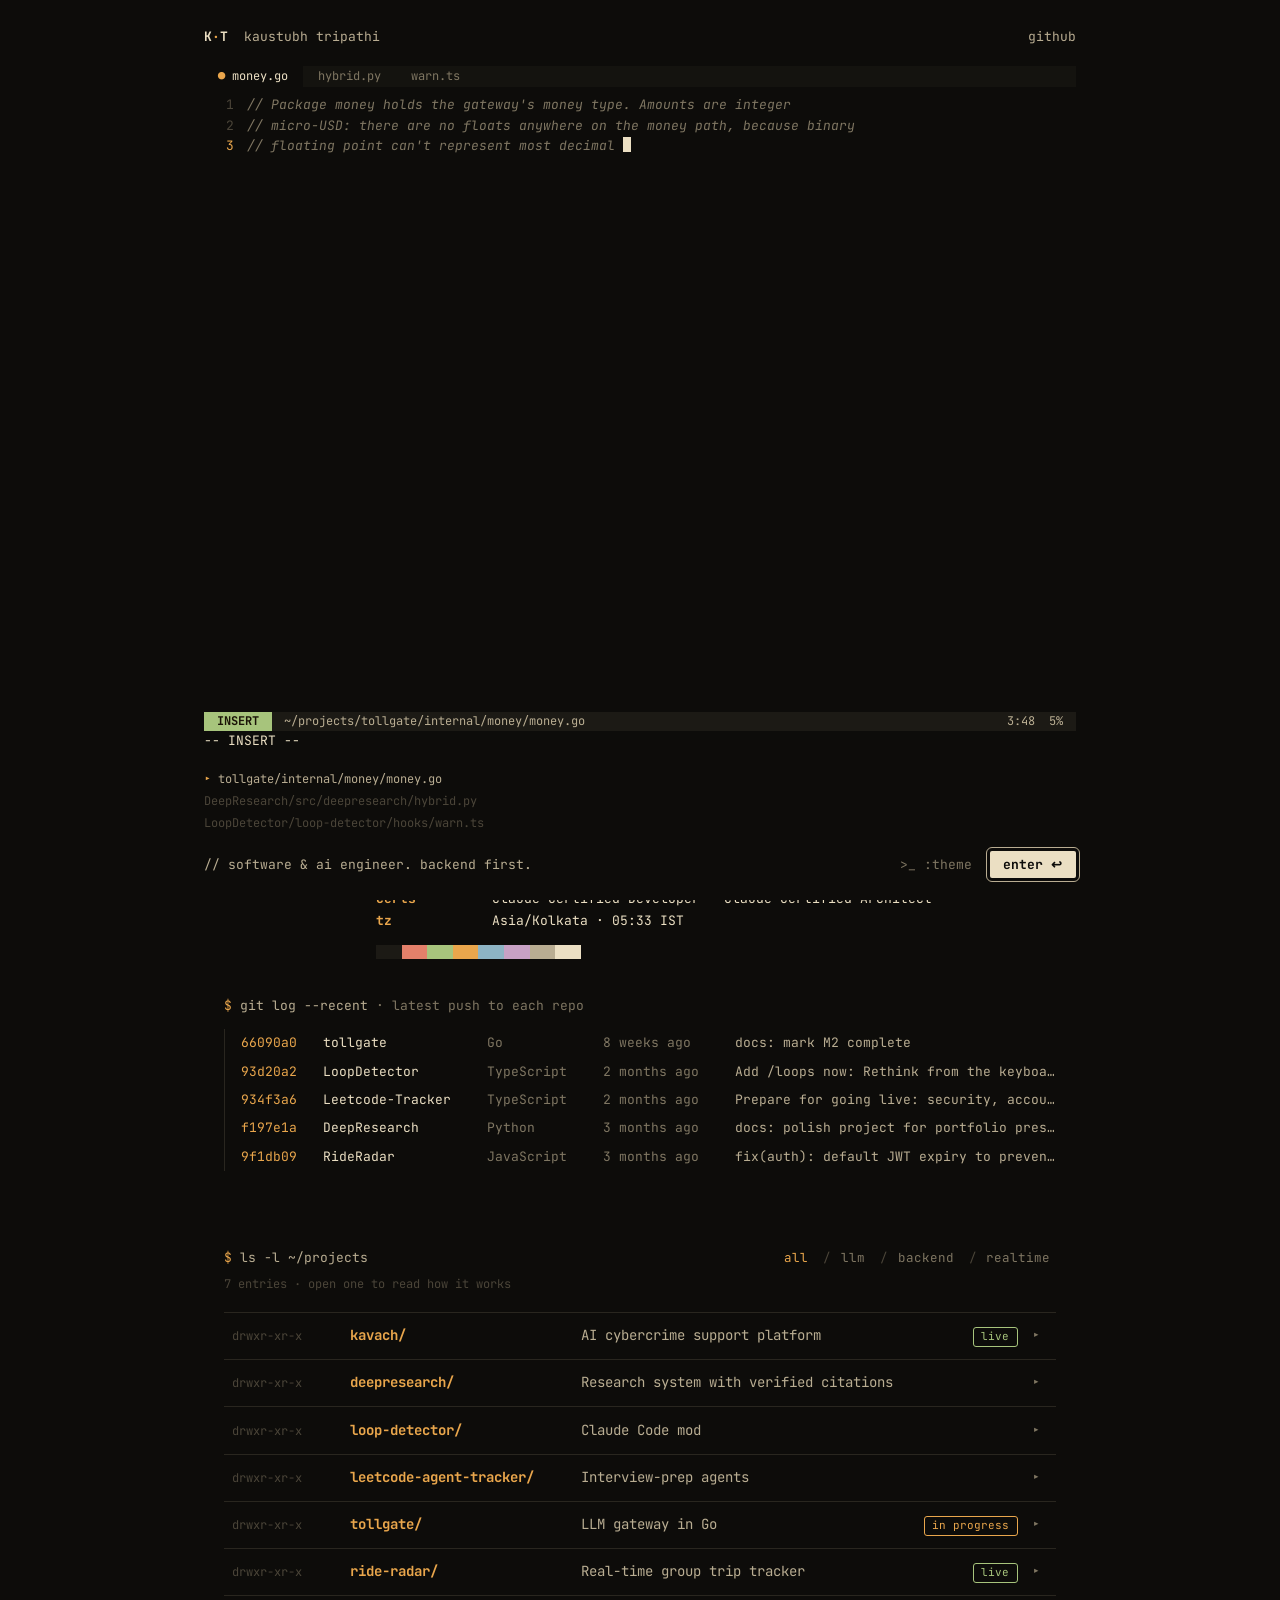
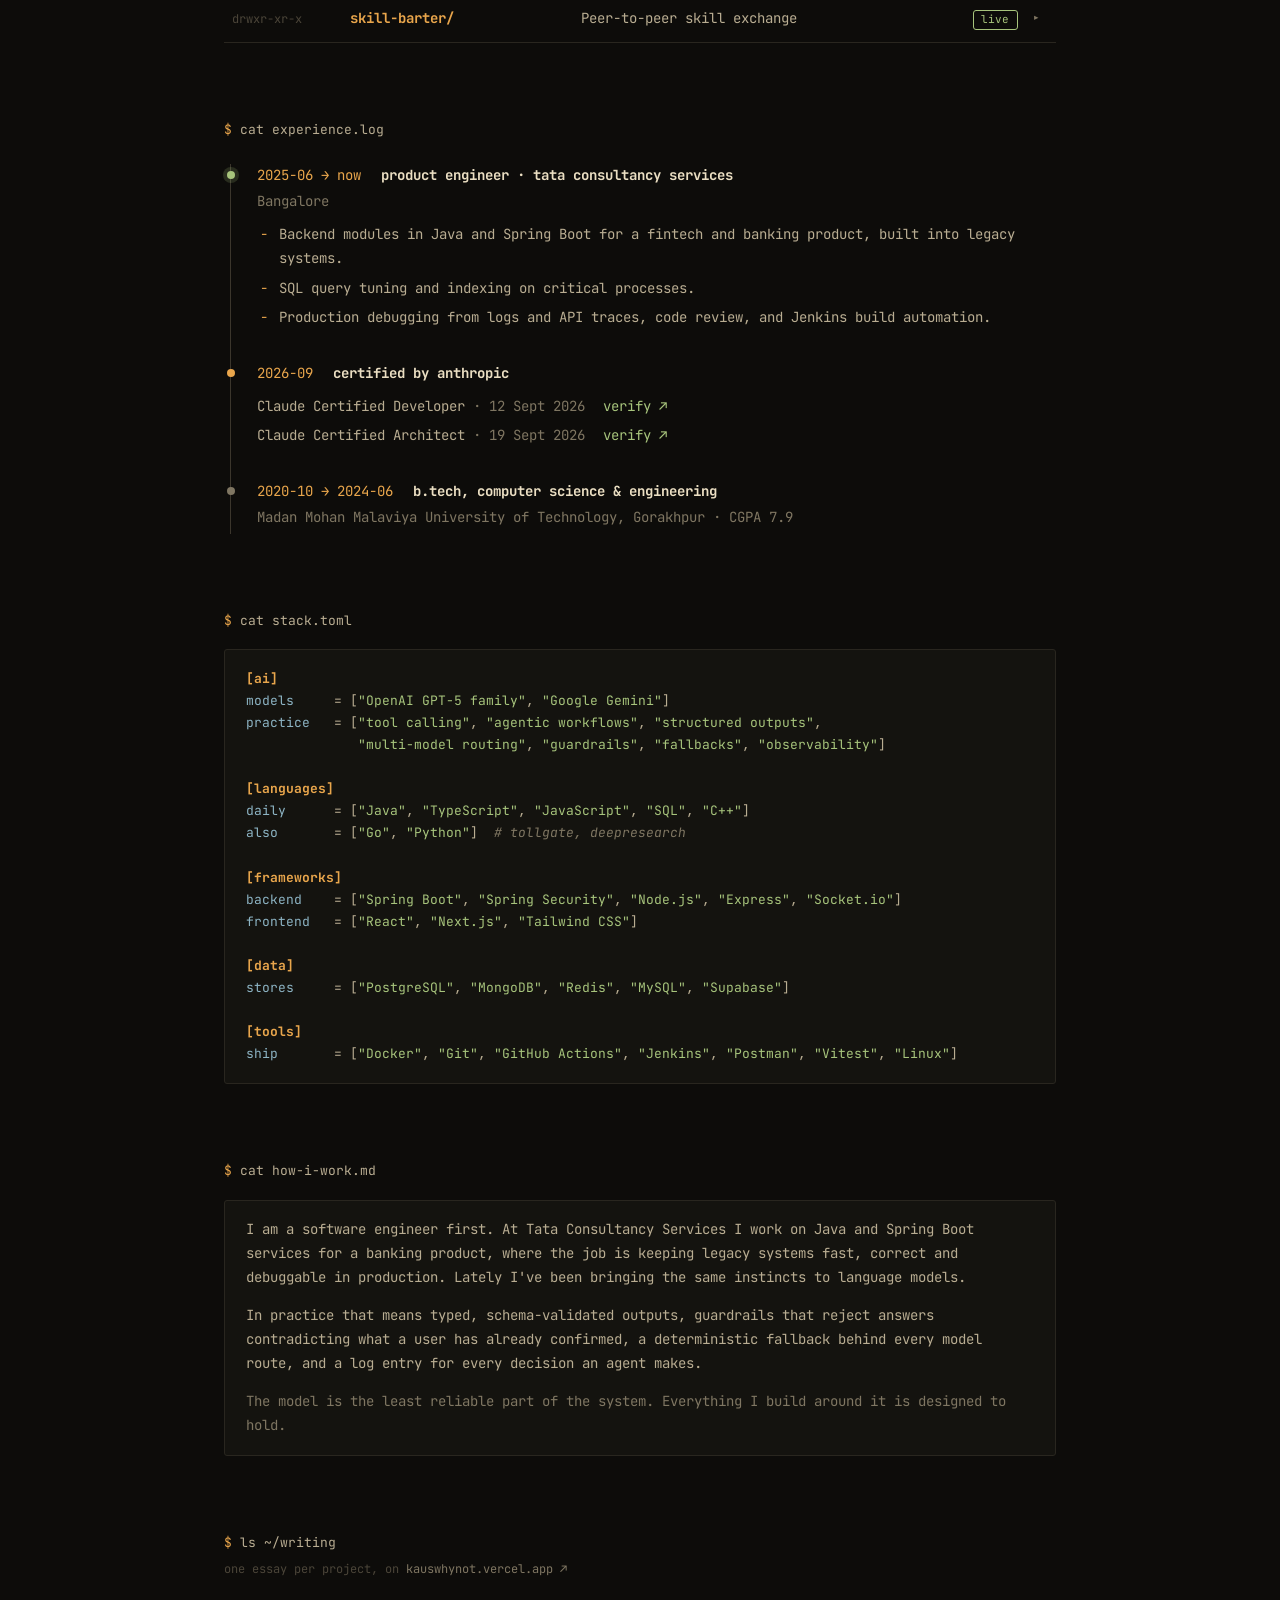
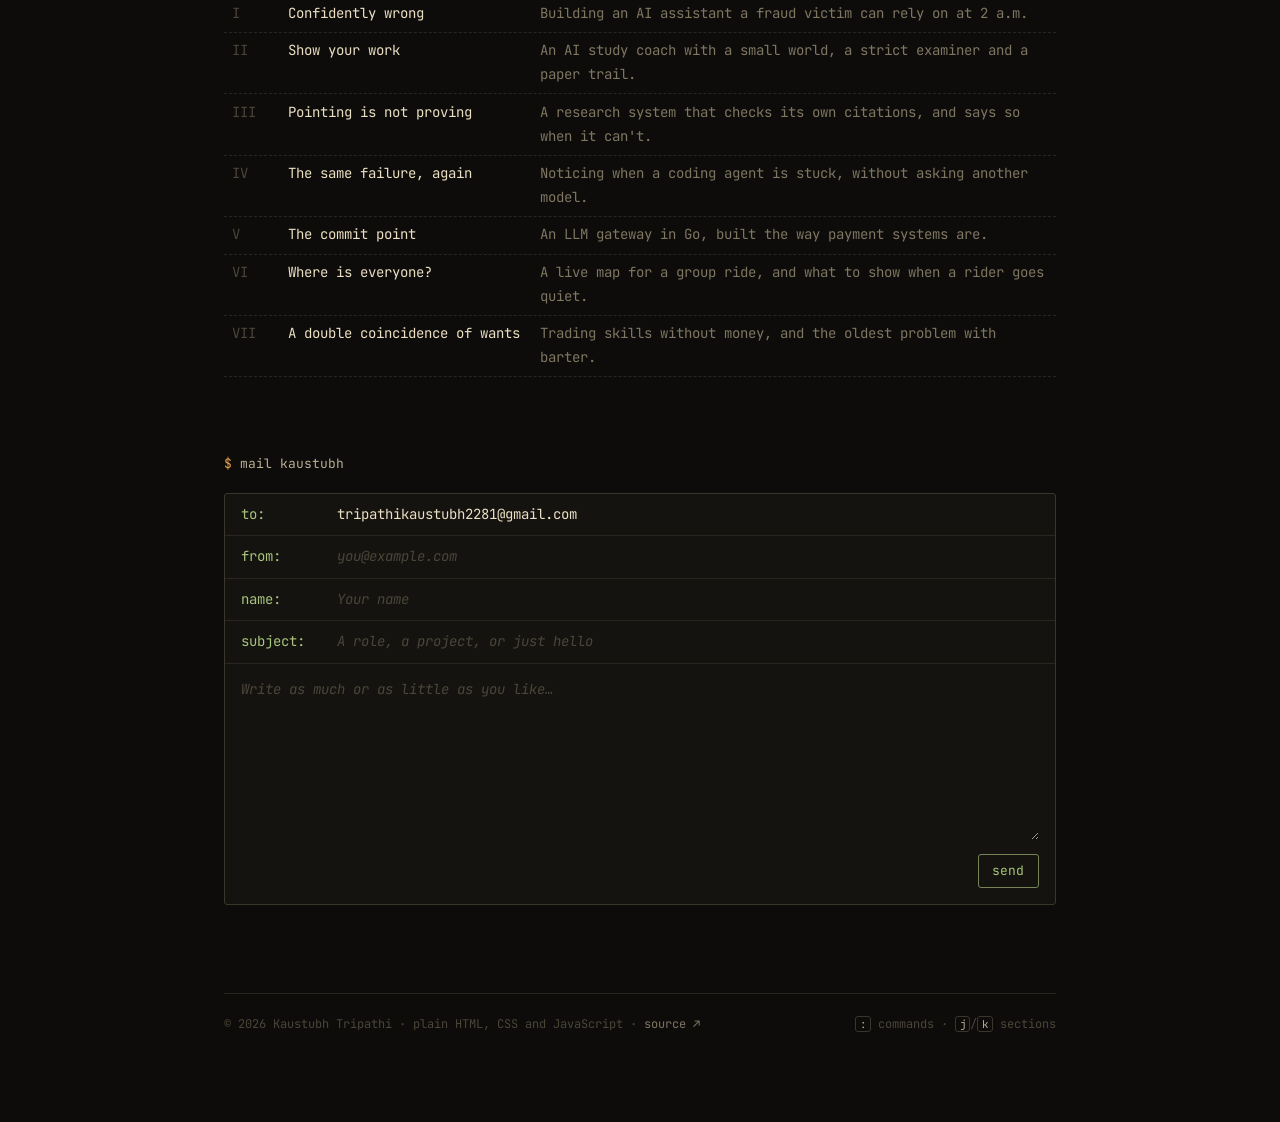
==== commit 9cb3e416: "Redesign the site as a developer's terminal The plotting table is replaced on this branch (and tagge" ====
--- a/index.html
+++ b/index.html
@@ -1,102 +1,639 @@
 <!doctype html>
-<html lang="en" data-theme="dark">
-<head>
-<meta charset="utf-8">
-<meta name="viewport" content="width=device-width, initial-scale=1, viewport-fit=cover">
-<title>The Plotting Table · Kaustubh Tripathi</title>
-<meta name="description" content="Selected works on an endless drafting table. Drag in any direction and read generated drawings of how each system works.">
-<meta name="theme-color" content="#f3efe6">
-<link rel="icon" href="data:image/svg+xml,%3Csvg xmlns='http://www.w3.org/2000/svg' viewBox='0 0 32 32'%3E%3Crect width='32' height='32' fill='%23131210'/%3E%3Cpath d='M5 22C12 22 14 10 27 10' fill='none' stroke='%23e5694a' stroke-width='2'/%3E%3Ccircle cx='5' cy='22' r='2.2' fill='%23ece6d9'/%3E%3C/svg%3E">
-<link rel="preconnect" href="https://fonts.googleapis.com">
-<link rel="preconnect" href="https://fonts.gstatic.com" crossorigin>
-<link href="https://fonts.googleapis.com/css2?family=Cormorant+Garamond:ital,wght@0,400;0,500;1,400;1,500&family=IBM+Plex+Mono:wght@400&family=Newsreader:ital,opsz,wght@0,6..72,400;0,6..72,500;1,6..72,400&display=swap" rel="stylesheet">
-<link rel="stylesheet" href="styles.css">
-<script>
-  (function () {
-    var r = document.documentElement, t = null;
-    try { t = localStorage.getItem("kt-theme"); } catch (e) {}
-    if (!t) t = "light"; // the table opens in daylight; Night is one tap away
-    r.setAttribute("data-theme", t);
-    r.className += " js";
-  })();
-</script>
-</head>
-<body>
-
-<div id="stage"><div id="world"></div></div>
-
-<a class="brand box" href="https://kauswhynot.vercel.app/" aria-label="Back to the portfolio">K<i>·</i>T<span class="mono sub">The Plotting Table</span></a>
-
-<nav class="tools box" aria-label="Tools">
-  <button type="button" data-act="index" aria-expanded="false" aria-controls="drawer">Index</button>
-  <button type="button" class="t-sound" data-act="sound" aria-pressed="false" title="Harp (M)">Sound <span data-sound-tx>off</span></button>
-  <button type="button" class="t-theme" data-act="theme" title="Day or night (D)"><span data-theme-tx>Day</span></button>
-</nav>
-
-<div class="show box" role="group" aria-label="Show">
-  <p class="mono lab">Show</p>
-  <button type="button" data-filter="all" aria-pressed="true">All</button>
-  <button type="button" data-filter="plate" aria-pressed="false">Plates</button>
-  <button type="button" data-filter="essay" aria-pressed="false">Essays</button>
-  <button type="button" data-filter="credential" aria-pressed="false">Credentials</button>
-  <button type="button" data-filter="study" aria-pressed="false">Studies</button>
-  <button type="button" data-filter="note" aria-pressed="false">Notes</button>
-</div>
-
-<form class="find box" id="find" role="search" autocomplete="off">
-  <ol class="hits" id="hits" hidden></ol>
-  <label class="mono lab" for="q">Find</label>
-  <input id="q" name="q" type="text" placeholder="agents, maps, guardrails…" spellcheck="false" enterkeyhint="search" aria-describedby="find-status">
-  <kbd aria-hidden="true">/</kbd>
-  <span class="mono status" id="find-status" aria-live="polite"></span>
-</form>
-
-<p class="hint mono" id="hint"><span class="h-desk">Drag to explore <i>·</i> Ctrl or ⌘ + scroll to zoom</span><span class="h-touch">Drag to explore <i>·</i> pinch to zoom</span></p>
-
-<div id="tip" class="tip" role="status" hidden></div>
-<p id="live" class="sr" role="status" aria-live="polite"></p>
-
-<aside id="panel" class="panel" aria-labelledby="panel-title" hidden>
-  <div class="panel-bar">
-    <button type="button" data-act="prev" aria-label="Previous sheet">← Prev</button>
-    <span class="mono count" id="p-count"></span>
-    <button type="button" data-act="next" aria-label="Next sheet">Next →</button>
-    <button type="button" class="close" data-act="close" aria-label="Close the wall label">Close <span aria-hidden="true">×</span></button>
-  </div>
-  <div class="panel-body" id="p-body"></div>
-</aside>
-
-<aside id="drawer" class="drawer" aria-label="Index of sheets" hidden>
-  <div class="drawer-head">
-    <p class="mono">Index <span id="d-count"></span></p>
-    <button type="button" data-act="index-close">Close <span aria-hidden="true">×</span></button>
-  </div>
-  <form class="d-find" id="find-m" role="search" autocomplete="off">
-    <label class="mono lab" for="q-m">Find</label>
-    <input id="q-m" type="text" placeholder="agents, maps, guardrails…" spellcheck="false" enterkeyhint="search">
-  </form>
-  <ol class="d-list" id="d-list"></ol>
-  <div class="d-tools">
-    <button type="button" data-act="sound" aria-pressed="false">Sound <span data-sound-tx>off</span></button>
-    <button type="button" data-act="theme"><span data-theme-tx>Day</span></button>
-  </div>
-  <dl class="d-keys mono">
-    <div><dt>Arrows</dt><dd>pan</dd></div>
-    <div><dt>+ − 0</dt><dd>zoom</dd></div>
-    <div><dt>1</dt><dd>back to the start</dd></div>
-    <div><dt>/</dt><dd>find</dd></div>
-    <div><dt>[ ]</dt><dd>previous, next</dd></div>
-    <div><dt>M D I</dt><dd>sound, day, index</dd></div>
-    <div><dt>Esc</dt><dd>close, back</dd></div>
-  </dl>
-</aside>
-
-<noscript><p class="nojs">The Plotting Table needs JavaScript. The same work, as a page: <a href="https://kauswhynot.vercel.app/">kauswhynot.vercel.app</a>.</p></noscript>
-
-<script src="data.js"></script>
-<script src="plates.js"></script>
-<script src="sheets.js"></script>
-<script src="audio.js"></script>
-<script src="app.js"></script>
-</body>
+<html lang="en" data-theme="amber">
+  <head>
+    <meta charset="UTF-8" />
+    <meta name="viewport" content="width=device-width, initial-scale=1.0" />
+    <title>Kaustubh Tripathi · Software &amp; AI Engineer</title>
+    <meta
+      name="description"
+      content="Kaustubh Tripathi, software and AI engineer in Bangalore. Backend systems in Java and Spring Boot at TCS, and language-model systems with guardrails, fallbacks and audit trails."
+    />
+    <meta name="author" content="Kaustubh Tripathi" />
+    <meta property="og:title" content="Kaustubh Tripathi · Software &amp; AI Engineer" />
+    <meta property="og:description" content="Backend systems in Java and Spring Boot, and language-model systems that hold their shape when the model doesn't." />
+    <meta property="og:type" content="website" />
+    <meta property="og:url" content="https://kaustubh-tripathi.vercel.app/" />
+    <meta property="og:site_name" content="Kaustubh Tripathi" />
+    <meta property="og:image" content="https://kaustubh-tripathi.vercel.app/og.png" />
+    <meta property="og:image:width" content="2400" />
+    <meta property="og:image:height" content="1260" />
+    <meta property="og:image:alt" content="A terminal window: whoami, Kaustubh Tripathi, Software & AI Engineer, beside an ASCII portrait." />
+    <meta name="twitter:card" content="summary_large_image" />
+    <meta name="theme-color" content="#0d0c0a" />
+    <link rel="icon" type="image/svg+xml" href="/favicon.svg" />
+
+    <link rel="preconnect" href="https://fonts.googleapis.com" />
+    <link rel="preconnect" href="https://fonts.gstatic.com" crossorigin />
+    <link
+      href="https://fonts.googleapis.com/css2?family=JetBrains+Mono:ital,wght@0,400;0,500;0,700;1,400&display=swap"
+      rel="stylesheet"
+    />
+    <!-- Google's JetBrains Mono subsets leave out box drawing and arrows; these come from the same
+         font, so the diagrams line up. Extend `text` when a new symbol appears on the page. -->
+    <link href="https://fonts.googleapis.com/css2?family=JetBrains+Mono:wght@400;700&amp;display=swap&amp;text=%E2%86%90%E2%86%92%E2%86%97%E2%86%A9%E2%94%80%E2%94%82%E2%94%8C%E2%94%90%E2%94%94%E2%94%98%E2%94%9C%E2%94%A4%E2%94%AC%E2%94%B4%E2%94%BC%E2%95%90%E2%96%88%E2%96%B2%E2%96%B8%E2%96%BA%E2%96%BC%E2%97%84%E2%97%8F%E2%9C%93" rel="stylesheet" />
+    <link rel="stylesheet" href="/styles.css" />
+
+    <script>
+      // Before first paint: the saved theme, and whether to open on the editor.
+      // The intro plays once per visit, and never for a link to a section.
+      (function () {
+        var root = document.documentElement;
+        try {
+          var theme = localStorage.getItem("theme");
+          if (theme) root.dataset.theme = theme;
+        } catch (e) {}
+        var seen = false;
+        try {
+          seen = sessionStorage.getItem("intro") === "seen";
+        } catch (e) {}
+        if (/[?&]intro\b/.test(location.search) || (!seen && !location.hash)) root.classList.add("has-intro");
+      })();
+    </script>
+    <script type="module" src="/js/main.js"></script>
+  </head>
+  <body>
+    <!-- The editor intro. Hidden without JavaScript, so the page is always readable. -->
+    <section class="intro" id="intro" aria-label="Intro">
+      <header class="intro-top">
+        <span class="intro-brand"><span class="mark">K<span>·</span>T</span> kaustubh tripathi</span>
+        <a href="https://github.com/ktripathi2281" target="_blank" rel="noreferrer">github</a>
+      </header>
+
+      <div class="editor" aria-hidden="true">
+        <div class="tabline" id="tabline"></div>
+        <div class="buffer" id="buffer"></div>
+        <div class="statusline">
+          <span class="mode" id="mode">NORMAL</span>
+          <span class="status-path" id="status-path"></span>
+          <span class="status-pos" id="status-pos"></span>
+        </div>
+        <div class="cmdline-echo" id="echo"></div>
+      </div>
+
+      <ol class="intro-files" id="intro-files" aria-label="The code above, on GitHub"></ol>
+
+      <footer class="intro-foot">
+        <p class="intro-tag">// software &amp; ai engineer. backend first.</p>
+        <div class="intro-actions">
+          <button type="button" class="intro-theme" id="intro-theme"><span aria-hidden="true">&gt;_</span> :theme</button>
+          <button type="button" class="enter" id="enter">enter <span aria-hidden="true">↩</span></button>
+        </div>
+      </footer>
+    </section>
+
+    <div class="site" id="site">
+      <a href="#main" class="skip">skip to content</a>
+
+      <header class="topbar">
+        <a href="#top" class="brand" aria-label="Kaustubh Tripathi, back to top">
+          <span class="mark">K<span>·</span>T</span>
+          <span class="brand-path">~/kaustubh</span>
+        </a>
+        <nav aria-label="Sections">
+          <a href="#projects">projects</a>
+          <a href="#experience">experience</a>
+          <a href="#writing">writing</a>
+          <a href="#mail">mail</a>
+        </nav>
+      </header>
+
+      <main id="main">
+        <!-- whoami -->
+        <section class="hero" id="top" aria-labelledby="name">
+          <div class="hero-art">
+            <pre class="portrait" id="portrait" role="img" aria-label="An ASCII portrait of Kaustubh Tripathi, generated from a photograph."><span>                                                      ***====--*@@@@@</span>
+<span>                                                 @%+========+++==**@@@@@@</span>
+<span>                                              %:=-===-====*+=-=*===-+=%%@@@@@</span>
+<span>                                            *===========--=+=::----::-+=:=@@@%@</span>
+<span>                                          +=-===-----=------:::::::::::::::-::==:</span>
+<span>                                        *==-:::-:::::::::::::::::.:::::::::-:-+=:</span>
+<span>                                        +-:::::--::::::::::.:::...  .......:::===-</span>
+<span>                                       =.::..::::::::::::::=+*=::::..    .    .:-: :</span>
+<span>                                      %= ............:...:=#%%###%%%%*-       .:. =-+</span>
+<span>                                       * ...  . ....    -=+##*##%%%%%%*=       .. :%</span>
+<span>                                       : .   +*-.    .-=+**#*##****#**#*-         :</span>
+<span>                                       .    =@@%%#*%%%%##*#*####*#*****#=      .:=</span>
+<span>                                       -   -@%+---=+*#####%###%%%%%##***:      :@</span>
+<span>                                       :  =@=::::.   .==+***+++++++****+:</span>
+<span>                                       : :@*.::::.    .:---=-.     . .-*=</span>
+<span>                                      #- %@=:::=.  .   =#*=: .    .:--.:*:</span>
+<span>                                      @-:@%*+=:.....::=#@%+:   :   . .::*=   :</span>
+<span>                                      % +%%@%%####**++*%%%*===. .. .  .-*+  *</span>
+<span>                                      * *##%#####==*#%%%@@@+-*#*===+*#*=+=  @</span>
+<span>                                      @:+++++==-::+%*#%%%%@%*-=#@@@@@%*==: :</span>
+<span>                                        +====:.:==:  .=+=-:=*=::+******+=  #</span>
+<span>                                          ==:               .==::++====+: :</span>
+<span>                                           ==   ..::::::. ..     .=----===</span>
+<span>                                            =:-++=======-:..     :-::-=-*</span>
+<span>                                             -**+==-:.::--====::-=----:.=</span>
+<span>                                              ==****=---=++===-:--=-.+*</span>
+<span>                                               ===+*****++==-:.:::. :%-</span>
+<span>                                                :-======-=-::::.. =:=*</span>
+<span>                                                   :::::: .    .: %:=:</span>
+<span>                                              --::.           :: =#.=   --</span>
+<span>                                            --:::::--:--:::.:::  %:.=  :+:.=--</span>
+<span>                                       *:   :---:::::--::..::.  *%  -  ==:.-==: =#</span>
+<span>                                 *: :=**=:   :--::::::...::.  .=**=:: .+=:.-=: -*+====*</span>
+<span>                           :.: .++.:==*===:   :--:::::::::.   -**+*:. :+=:.=: :+===+==+=+*=*%</span>
+<span>                      *: =*:.:. =+ +***=++=.   .:-:::::::.  ==%%+*+.: :==::- .+=-===+=:-==*%#=*##%%</span>
+<span>                 ==: -== :*: :. == **+=-:-+.     .....:.  .*-.=%%*= - -=-::. =---=:==:-=:*%*=*%%%%#%-</span>
+<span>            ===*=.:=:.==..*: .: -+ :      =+- +:         :=%   :*#%=:.==-:: :-:-=---::-=**+==%%%#+=#%%</span>
+<span>       #***+***=*+::=::=: +: :: :+ .:      =+:=*=:.    .:=*:      :=::=-::: :::--::::-+#*==*%%%%*#%%%%+</span>
+<span>    +=**:-**=::===*-.-.:: =: :. .=.=: .. .:  .:-=+*: .====     .   :=---::.::::-::::=**==*#%###%%%%*#*#=</span>
+<span>  ***+=**.:-+*=..:-+=:    =. ..  =-: ::::==  :::.  .-+=:. .::.:    :+=--:. ::::: .::.++=*%#**+-.       =+=:   .</span>
+<span>*****+=+*=:: :+*=---+*:  .=  ..  ==::-::-===::-==::-: .  .:-==  .  :=--:::-::-: :=:  +****=:.  ::::-:::  :==.</span>
+<span>****+*==+*-==: :=+***=+  :-  ..  ==:::-::==--: =:.=  .: .-===. ::: --:--::-::-: -:  =====:   -=====++*****+**:</span>
+<span>***++++==*+--==: :-:::=: ::   .  =-:::::-==:: := :=====:====: :::::--::-:::.::     -===:  .:=======-==+*****=*</span>
+<span>=+***++===++=-==: :-::=: :.      =-:::::==--:.:-.=-==-===-=: ::=-:--::::.:..::    :==:  ::-===--==+******+::-**</span>
+<span>-=+****=====*=--=. :-:-: :      .=-::::----:: :::===--=--=: ::-=::-::::.:: .:.    :=: .-----==+*****++**=:-+***+</span>
+<span>=--==-=+*=-:=+=-=-  :-:  :      .-:::::=--::: :::-==---:-- .::=----:::: :. .:     -= :==----=*+===::=*+--+******</span>
+<span>+=-==+-:::::::==-=.  ::  .      .-::::-=--::. .:------::=. :.:--=-::::  :  ::     -: ==------:::-==**++*********:</span>
+<span>===--=+=-::::::::-:  .           :::::--::..   :::::::::.  ..:::::..:  ..  :.     -. --:-:-===++==+*=::::::==++*+</span>
+<span>====--==+===-::::::              ::::::::...   ::.:.::::  .  ........      :      .. --::::-====-=*=::-=+*+====+++.</span>
+<span>=======-===+===-:::                .:::.  .   ::             ....  .      ..       . :--::::::::==::--=====++====++</span>
+<span>=======----===++==:                          ..    . .                    .           :::::::::==:::==============+=</span>
+<span>:::::....     ..:::                       ..:::--======-:....                        *=.:::..:=-:::===--=++=====+====:</span></pre>
+            <p class="portrait-note">generated from a photo<span class="hover-only"> · move your cursor over it</span></p>
+          </div>
+
+          <div class="hero-text">
+            <p class="prompt"><span class="ps">~</span> whoami</p>
+            <h1 id="name" tabindex="-1">Kaustubh Tripathi</h1>
+            <p class="lede">
+              Software &amp; AI engineer. I build backend systems in Java and Spring Boot at TCS, and language-model systems
+              that hold their shape when the model doesn't.
+            </p>
+            <p class="building">
+              <span class="tri" aria-hidden="true">▸</span> building
+              <a href="https://github.com/ktripathi2281/tollgate" target="_blank" rel="noreferrer">tollgate</a>
+              <span class="dim">— an LLM gateway in Go, with payments-grade spend control</span>
+            </p>
+
+            <ul class="chips" aria-label="Stack">
+              <li class="c1">java</li>
+              <li class="c2">spring boot</li>
+              <li class="c3">typescript</li>
+              <li class="c4">react</li>
+              <li class="c5">node.js</li>
+              <li class="c1">next.js</li>
+              <li class="c2">go</li>
+              <li class="c3">python</li>
+              <li class="c4">postgresql</li>
+              <li class="c5">redis</li>
+              <li class="c1">docker</li>
+              <li class="c2">llm agents</li>
+            </ul>
+
+            <ul class="socials">
+              <li>
+                <a href="https://github.com/ktripathi2281" target="_blank" rel="noreferrer" aria-label="GitHub" title="GitHub">
+                  <svg viewBox="0 0 16 16" width="18" height="18" aria-hidden="true"><path fill="currentColor" d="M8 0C3.58 0 0 3.58 0 8c0 3.54 2.29 6.53 5.47 7.59.4.07.55-.17.55-.38 0-.19-.01-.82-.01-1.49-2.01.37-2.53-.49-2.69-.94-.09-.23-.48-.94-.82-1.13-.28-.15-.68-.52-.01-.53.63-.01 1.08.58 1.23.82.72 1.21 1.87.87 2.33.66.07-.52.28-.87.51-1.07-1.78-.2-3.64-.89-3.64-3.95 0-.87.31-1.59.82-2.15-.08-.2-.36-1.02.08-2.12 0 0 .67-.21 2.2.82.64-.18 1.32-.27 2-.27.68 0 1.36.09 2 .27 1.53-1.04 2.2-.82 2.2-.82.44 1.1.16 1.92.08 2.12.51.56.82 1.27.82 2.15 0 3.07-1.87 3.75-3.65 3.95.29.25.54.73.54 1.48 0 1.07-.01 1.93-.01 2.2 0 .21.15.46.55.38A8.013 8.013 0 0016 8c0-4.42-3.58-8-8-8z"/></svg>
+                </a>
+              </li>
+              <li>
+                <a href="https://www.linkedin.com/in/kaustubh-tripathi" target="_blank" rel="noreferrer" aria-label="LinkedIn" title="LinkedIn">
+                  <svg viewBox="0 0 24 24" width="19" height="19" fill="none" stroke="currentColor" stroke-width="1.5" aria-hidden="true"><rect x="3" y="3" width="18" height="18" rx="2.5"/><path d="M8 10.5V17M12 17v-6.5M12 13.3c0-1.7 1.1-2.8 2.5-2.8S17 11.5 17 13.3V17" stroke-linecap="round"/><circle cx="8" cy="7.4" r="0.9" fill="currentColor" stroke="none"/></svg>
+                </a>
+              </li>
+              <li>
+                <a href="#mail" aria-label="Write to tripathikaustubh2281@gmail.com" title="tripathikaustubh2281@gmail.com">
+                  <svg viewBox="0 0 24 24" width="19" height="19" fill="none" stroke="currentColor" stroke-width="1.5" aria-hidden="true"><rect x="3" y="5.5" width="18" height="13" rx="2"/><path d="M3.6 7l8.4 6 8.4-6" stroke-linejoin="round"/></svg>
+                </a>
+              </li>
+            </ul>
+
+            <p class="actions">
+              <a class="btn" href="/resume.pdf" target="_blank" rel="noreferrer">
+                <svg viewBox="0 0 24 24" width="14" height="14" fill="none" stroke="currentColor" stroke-width="1.6" aria-hidden="true"><path d="M6 3h8.5L19 7.5V21H6z" stroke-linejoin="round"/><path d="M14 3v5h5M9 12h7M9 15.5h7M9 19h4" stroke-linecap="round"/></svg>
+                resume.pdf
+              </a>
+              <a class="btn btn--go" href="#mail">write to me</a>
+            </p>
+
+            <p class="status-line"><span class="dot" aria-hidden="true"></span> open to software &amp; AI engineering roles</p>
+          </div>
+        </section>
+
+        <!-- fetch -->
+        <section class="block" id="fetch" aria-labelledby="fetch-cmd">
+          <h2 class="cmd" id="fetch-cmd"><span class="ps">$</span> fetch ktripathi2281</h2>
+          <div class="fetch">
+            <pre class="fetch-logo" aria-hidden="true">██  ██  ██████
+██ ██     ██
+████      ██
+██ ██     ██
+██  ██    ██</pre>
+            <dl class="fetch-info">
+              <div class="fetch-title"><dt class="visually-hidden">user</dt><dd><b>kaustubh</b>@<b>bangalore</b></dd></div>
+              <div><dt>role</dt><dd>Software &amp; AI Engineer</dd></div>
+              <div><dt>work</dt><dd>Product Engineer, Tata Consultancy Services</dd></div>
+              <div><dt>uptime</dt><dd id="uptime">at TCS since June 2025</dd></div>
+              <div><dt>shell</dt><dd>Java · TypeScript · JavaScript · SQL · Go · Python</dd></div>
+              <div><dt>repos</dt><dd><span id="repo-count">23</span> public on GitHub</dd></div>
+              <div><dt>certs</dt><dd>Claude Certified Developer · Claude Certified Architect</dd></div>
+              <div><dt>tz</dt><dd>Asia/Kolkata · <span id="fetch-clock">IST</span></dd></div>
+              <div class="swatches" aria-hidden="true"><span></span><span></span><span></span><span></span><span></span><span></span><span></span><span></span></div>
+            </dl>
+          </div>
+
+          <h3 class="cmd cmd--sub"><span class="ps">$</span> git log --recent <span class="dim" id="log-note">· latest push to each repo</span></h3>
+          <ol class="gitlog" id="gitlog">
+            <li><a href="https://github.com/ktripathi2281/tollgate" target="_blank" rel="noreferrer"><span class="sha">66090a0</span> <span class="repo">tollgate</span> <span class="lang">Go</span> <time datetime="2026-10-08T04:45:41Z">8 Oct</time> <span class="msg">docs: mark M2 complete</span></a></li>
+            <li><a href="https://github.com/ktripathi2281/LoopDetector" target="_blank" rel="noreferrer"><span class="sha">93d20a2</span> <span class="repo">LoopDetector</span> <span class="lang">TypeScript</span> <time datetime="2026-10-03T08:49:34Z">3 Oct</time> <span class="msg">Add /loops now: Rethink from the keyboard</span></a></li>
+            <li><a href="https://github.com/ktripathi2281/Leetcode-Tracker" target="_blank" rel="noreferrer"><span class="sha">934f3a6</span> <span class="repo">Leetcode-Tracker</span> <span class="lang">TypeScript</span> <time datetime="2026-09-26T10:31:39Z">26 Sept</time> <span class="msg">Prepare for going live: security, account features, hosting config</span></a></li>
+            <li><a href="https://github.com/ktripathi2281/DeepResearch" target="_blank" rel="noreferrer"><span class="sha">f197e1a</span> <span class="repo">DeepResearch</span> <span class="lang">Python</span> <time datetime="2026-09-21T14:40:36Z">21 Sept</time> <span class="msg">docs: polish project for portfolio presentation</span></a></li>
+            <li><a href="https://github.com/ktripathi2281/RideRadar" target="_blank" rel="noreferrer"><span class="sha">9f1db09</span> <span class="repo">RideRadar</span> <span class="lang">JavaScript</span> <time datetime="2026-09-19T16:12:43Z">19 Sept</time> <span class="msg">fix(auth): default JWT expiry to prevent 500 when env missing</span></a></li>
+          </ol>
+        </section>
+
+        <!-- projects -->
+        <section class="block" id="projects" aria-labelledby="projects-cmd">
+          <div class="block-head">
+            <h2 class="cmd" id="projects-cmd"><span class="ps">$</span> ls -l ~/projects</h2>
+            <div class="filters" role="group" aria-label="Filter projects">
+              <button type="button" aria-pressed="true" data-filter="all">all</button>
+              <button type="button" aria-pressed="false" data-filter="llm">llm</button>
+              <button type="button" aria-pressed="false" data-filter="backend">backend</button>
+              <button type="button" aria-pressed="false" data-filter="realtime">realtime</button>
+            </div>
+          </div>
+          <p class="hint">7 entries · open one to read how it works</p>
+
+          <div class="projects">
+            <details class="proj" id="kavach" data-tags="llm">
+              <summary>
+                <span class="perm">drwxr-xr-x</span>
+                <span class="pname">kavach/</span>
+                <span class="ptype">AI cybercrime support platform</span>
+                <span class="badges"><span class="badge badge--live">live</span></span>
+              </summary>
+              <div class="proj-body">
+                <p>One case file for cybercrime victims in India: ten deadline-tracked steps, 22 languages, voice or text. Built with Ashutosh Kumar at the Build What Moves India hackathon.</p>
+                <pre class="diagram" aria-label="How Kavach works">voice · text ──► transcribe
+                     │
+      regex ─────────┼───────── llm
+  UTRs, UPI IDs      ▼     everything else
+                   facts
+                     │
+     draft ──► guard: does it contradict
+       ▲       a fact the citizen confirmed?
+       └─ yes ─┘     │ no
+                     ▼
+     case file · 10 steps on legal clocks</pre>
+                <p class="pstack"><span>stack</span> GPT-5, GPT-5-mini, GPT-4o-transcribe · Next.js, TypeScript, Supabase, IndexedDB</p>
+                <ul class="points">
+                  <li>Strict JSON-schema outputs on every route, through a provider-agnostic client with no SDK lock-in.</li>
+                  <li>Hybrid regex and LLM extraction of transaction IDs (UTRs), phone numbers and UPI IDs.</li>
+                  <li>A guardrail throws out any draft that contradicts facts the citizen has confirmed.</li>
+                </ul>
+                <p class="plinks">
+                  <a href="https://cybercrime-assistant.vercel.app" target="_blank" rel="noreferrer">visit ↗</a>
+                  <a href="https://github.com/ashusnapx/hackathon" target="_blank" rel="noreferrer">source ↗</a>
+                  <a href="https://kauswhynot.vercel.app/essays/kavach/" target="_blank" rel="noreferrer">essay ↗</a>
+                </p>
+              </div>
+            </details>
+
+            <details class="proj" id="deepresearch" data-tags="llm backend">
+              <summary>
+                <span class="perm">drwxr-xr-x</span>
+                <span class="pname">deepresearch/</span>
+                <span class="ptype">Research system with verified citations</span>
+                <span class="badges"></span>
+              </summary>
+              <div class="proj-body">
+                <p>Answers questions from a document corpus with verified citations, running locally with no paid APIs.</p>
+                <pre class="diagram" aria-label="How DeepResearch works">question
+   ├──► pgvector ──┐
+   └──► bm25 ──────┴──► rank fusion
+                            │
+                cross-encoder rerank
+                            │
+            draft answer + citations
+                            │
+    verify each claim against its evidence
+                            │
+     answer · or "the evidence isn't there"</pre>
+                <p class="pstack"><span>stack</span> Python, FastAPI, PostgreSQL + pgvector, Ollama · Next.js, React, TypeScript</p>
+                <ul class="points">
+                  <li>Hybrid retrieval: pgvector and BM25 fused by rank, then reranked by a local cross-encoder.</li>
+                  <li>Every cited claim is checked against the evidence it cites before the answer is shown.</li>
+                  <li>Says when evidence is missing or conflicting, instead of inventing an answer.</li>
+                </ul>
+                <p class="plinks">
+                  <a href="https://github.com/ktripathi2281/DeepResearch" target="_blank" rel="noreferrer">source ↗</a>
+                  <a href="https://kauswhynot.vercel.app/essays/deepresearch/" target="_blank" rel="noreferrer">essay ↗</a>
+                </p>
+              </div>
+            </details>
+
+            <details class="proj" id="loopdetector" data-tags="llm">
+              <summary>
+                <span class="perm">drwxr-xr-x</span>
+                <span class="pname">loop-detector/</span>
+                <span class="ptype">Claude Code mod</span>
+                <span class="badges"></span>
+              </summary>
+              <div class="proj-body">
+                <p>Notices when Claude Code is stuck repeating itself, using deterministic checks and no model calls.</p>
+                <pre class="diagram" aria-label="How Loop Detector works">tool call ──► record
+               action · target
+               failure · tests
+                    │
+   7 signals ──► score since the
+                 last real progress
+                    │
+     normal ── suspicious ── loop
+                               │
+               warn once, then you pick:
+               [inspect] [rethink]
+               [pause]   [continue]</pre>
+                <p class="pstack"><span>stack</span> TypeScript · a Claude Code plugin of function hooks</p>
+                <ul class="points">
+                  <li>Turns every tool call into a record: its action, target, failure fingerprint and test results.</li>
+                  <li>Seven deterministic signals score the work since the last real progress: same history, same verdict.</li>
+                  <li>Never stops Claude on its own: Inspect, Rethink, Pause and Continue are buttons you press.</li>
+                </ul>
+                <p class="plinks">
+                  <a href="https://github.com/ktripathi2281/LoopDetector" target="_blank" rel="noreferrer">source ↗</a>
+                  <a href="https://kauswhynot.vercel.app/essays/loopdetector/" target="_blank" rel="noreferrer">essay ↗</a>
+                </p>
+              </div>
+            </details>
+
+            <details class="proj" id="leetcode" data-tags="llm">
+              <summary>
+                <span class="perm">drwxr-xr-x</span>
+                <span class="pname">leetcode-agent-tracker/</span>
+                <span class="ptype">Interview-prep agents</span>
+                <span class="badges"></span>
+              </summary>
+              <div class="proj-body">
+                <p>Interview prep run by three agents: a planner, a Socratic tutor and a code reviewer.</p>
+                <pre class="diagram" aria-label="How LeetCode Agent Tracker works">you ──► planner
+          │  4 read-only tools
+          │  at most 8 turns
+          ├──► tutor     asks, never tells
+          └──► reviewer  reads your code
+                 │
+   every call ──► log
+                  tool calls · reasoning
+                  trace · latency</pre>
+                <p class="pstack"><span>stack</span> Google Gemini function calling · React, Express, MongoDB</p>
+                <ul class="points">
+                  <li>The planner acts only through four read-only tools, for at most eight turns.</li>
+                  <li>Leitner-style spaced repetition, topic heatmaps and company-readiness analytics.</li>
+                  <li>Every call is logged with its tool calls, reasoning trace and latency.</li>
+                </ul>
+                <p class="plinks">
+                  <a href="https://github.com/ktripathi2281/Leetcode-Tracker" target="_blank" rel="noreferrer">source ↗</a>
+                  <a href="https://kauswhynot.vercel.app/essays/leetcode/" target="_blank" rel="noreferrer">essay ↗</a>
+                </p>
+              </div>
+            </details>
+
+            <details class="proj" id="tollgate" data-tags="backend llm">
+              <summary>
+                <span class="perm">drwxr-xr-x</span>
+                <span class="pname">tollgate/</span>
+                <span class="ptype">LLM gateway in Go</span>
+                <span class="badges"><span class="badge badge--wip">in progress</span></span>
+              </summary>
+              <div class="proj-body">
+                <p>An OpenAI-compatible LLM gateway in Go with payments-grade spend control.</p>
+                <pre class="diagram" aria-label="How Tollgate works">client · any OpenAI SDK
+   │  POST /v1/chat/completions
+   ▼
+rate limit per key
+   │
+hold budget ── integer micro-USD
+   │
+provider ══ SSE ══► client
+   │  first-token · idle · total
+   │  timeouts
+   ▼
+settle the actual cost</pre>
+                <p class="pstack"><span>stack</span> Go · an OpenAI-compatible HTTP API</p>
+                <ul class="points">
+                  <li>Designed for per-key rate limits and hold-and-settle budgets in integer micro-USD.</li>
+                  <li>Built so far: chat completions streamed over SSE, with first-token, idle and total timeouts.</li>
+                  <li>Next: real providers, with retries, fallback and circuit breakers.</li>
+                </ul>
+                <p class="plinks">
+                  <a href="https://github.com/ktripathi2281/tollgate" target="_blank" rel="noreferrer">source ↗</a>
+                  <a href="https://kauswhynot.vercel.app/essays/tollgate/" target="_blank" rel="noreferrer">essay ↗</a>
+                </p>
+              </div>
+            </details>
+
+            <details class="proj" id="rideradar" data-tags="realtime">
+              <summary>
+                <span class="perm">drwxr-xr-x</span>
+                <span class="pname">ride-radar/</span>
+                <span class="ptype">Real-time group trip tracker</span>
+                <span class="badges"><span class="badge badge--live">live</span></span>
+              </summary>
+              <div class="proj-body">
+                <p>A live map for groups riding together, with battery, SOS and lost-signal handling.</p>
+                <pre class="diagram" aria-label="How Ride Radar works">rider ──ws · jwt at handshake──┐
+  battery · sos · position     ▼
+                          trip room
+                               │
+                          group map
+                               │
+  signal lost? ──► stays at last known
+                   position, marked offline
+  trail: capped at 1,000 points a rider</pre>
+                <p class="pstack"><span>stack</span> Socket.io, React Leaflet, OpenStreetMap · Express, MongoDB</p>
+                <ul class="points">
+                  <li>A rider who loses signal stays on the map at their last known position, marked offline.</li>
+                  <li>JWT is checked at the socket handshake, and every event stays inside its trip's room.</li>
+                  <li>Trails are capped at 1,000 points per rider, so history stays a constant size.</li>
+                </ul>
+                <p class="plinks">
+                  <a href="https://ride-radar-sand.vercel.app/" target="_blank" rel="noreferrer">visit ↗</a>
+                  <a href="https://github.com/ktripathi2281/RideRadar" target="_blank" rel="noreferrer">source ↗</a>
+                  <a href="https://kauswhynot.vercel.app/essays/rideradar/" target="_blank" rel="noreferrer">essay ↗</a>
+                </p>
+              </div>
+            </details>
+
+            <details class="proj" id="skillbarter" data-tags="realtime backend">
+              <summary>
+                <span class="perm">drwxr-xr-x</span>
+                <span class="pname">skill-barter/</span>
+                <span class="ptype">Peer-to-peer skill exchange</span>
+                <span class="badges"><span class="badge badge--live">live</span></span>
+              </summary>
+              <div class="proj-body">
+                <p>Trade skills without money. Matches are found both ways, your own city first, and both sides must agree.</p>
+                <pre class="diagram" aria-label="How Skill Barter works">you: teach A, want B
+              ▲ mutual match
+              ▼ your city first
+them: teach B, want A
+              │
+         real-time chat
+              │
+       trade proposed ──► both agree?
+                            │ yes
+                            ▼
+                        trade on</pre>
+                <p class="pstack"><span>stack</span> MongoDB, Socket.io, JWT · React, Express</p>
+                <ul class="points">
+                  <li>Finds mutual matches and one-way interest, with people in your own city first.</li>
+                  <li>Real-time chat, and a trade lifecycle that needs consent from both sides.</li>
+                  <li>Dual-token JWT with silent renewal, OTP email verification, rate limiting and CORS whitelisting.</li>
+                </ul>
+                <p class="plinks">
+                  <a href="https://skill-barter-psi.vercel.app/" target="_blank" rel="noreferrer">visit ↗</a>
+                  <a href="https://github.com/ktripathi2281/Skill-Barter" target="_blank" rel="noreferrer">source ↗</a>
+                  <a href="https://kauswhynot.vercel.app/essays/skillbarter/" target="_blank" rel="noreferrer">essay ↗</a>
+                </p>
+              </div>
+            </details>
+          </div>
+        </section>
+
+        <!-- experience -->
+        <section class="block" id="experience" aria-labelledby="experience-cmd">
+          <h2 class="cmd" id="experience-cmd"><span class="ps">$</span> cat experience.log</h2>
+          <ol class="log">
+            <li class="log-item log-item--now">
+              <p class="log-head"><time>2025-06 → now</time> product engineer · tata consultancy services</p>
+              <p class="log-where">Bangalore</p>
+              <ul class="points">
+                <li>Backend modules in Java and Spring Boot for a fintech and banking product, built into legacy systems.</li>
+                <li>SQL query tuning and indexing on critical processes.</li>
+                <li>Production debugging from logs and API traces, code review, and Jenkins build automation.</li>
+              </ul>
+            </li>
+            <li class="log-item log-item--cert">
+              <p class="log-head"><time>2026-09</time> certified by anthropic</p>
+              <ul class="certs">
+                <li>
+                  <span>Claude Certified Developer</span> <span class="dim">· 12 Sept 2026</span>
+                  <a href="https://www.credly.com/badges/2e1ecb88-4f11-4f3c-b7cf-a10251856c05/public_url" target="_blank" rel="noreferrer">verify ↗</a>
+                </li>
+                <li>
+                  <span>Claude Certified Architect</span> <span class="dim">· 19 Sept 2026</span>
+                  <a href="https://www.credly.com/badges/2bfa241d-e6f9-4330-8f23-37c70505c45a/public_url" target="_blank" rel="noreferrer">verify ↗</a>
+                </li>
+              </ul>
+            </li>
+            <li class="log-item">
+              <p class="log-head"><time>2020-10 → 2024-06</time> b.tech, computer science &amp; engineering</p>
+              <p class="log-where">Madan Mohan Malaviya University of Technology, Gorakhpur · CGPA 7.9</p>
+            </li>
+          </ol>
+        </section>
+
+        <!-- stack -->
+        <section class="block" id="stack" aria-labelledby="stack-cmd">
+          <h2 class="cmd" id="stack-cmd"><span class="ps">$</span> cat stack.toml</h2>
+          <pre class="toml"><span class="t-sec">[ai]</span>
+<span class="t-key">models</span>     = [<span class="t-str">"OpenAI GPT-5 family"</span>, <span class="t-str">"Google Gemini"</span>]
+<span class="t-key">practice</span>   = [<span class="t-str">"tool calling"</span>, <span class="t-str">"agentic workflows"</span>, <span class="t-str">"structured outputs"</span>,
+              <span class="t-str">"multi-model routing"</span>, <span class="t-str">"guardrails"</span>, <span class="t-str">"fallbacks"</span>, <span class="t-str">"observability"</span>]
+
+<span class="t-sec">[languages]</span>
+<span class="t-key">daily</span>      = [<span class="t-str">"Java"</span>, <span class="t-str">"TypeScript"</span>, <span class="t-str">"JavaScript"</span>, <span class="t-str">"SQL"</span>, <span class="t-str">"C++"</span>]
+<span class="t-key">also</span>       = [<span class="t-str">"Go"</span>, <span class="t-str">"Python"</span>]  <span class="t-com"># tollgate, deepresearch</span>
+
+<span class="t-sec">[frameworks]</span>
+<span class="t-key">backend</span>    = [<span class="t-str">"Spring Boot"</span>, <span class="t-str">"Spring Security"</span>, <span class="t-str">"Node.js"</span>, <span class="t-str">"Express"</span>, <span class="t-str">"Socket.io"</span>]
+<span class="t-key">frontend</span>   = [<span class="t-str">"React"</span>, <span class="t-str">"Next.js"</span>, <span class="t-str">"Tailwind CSS"</span>]
+
+<span class="t-sec">[data]</span>
+<span class="t-key">stores</span>     = [<span class="t-str">"PostgreSQL"</span>, <span class="t-str">"MongoDB"</span>, <span class="t-str">"Redis"</span>, <span class="t-str">"MySQL"</span>, <span class="t-str">"Supabase"</span>]
+
+<span class="t-sec">[tools]</span>
+<span class="t-key">ship</span>       = [<span class="t-str">"Docker"</span>, <span class="t-str">"Git"</span>, <span class="t-str">"GitHub Actions"</span>, <span class="t-str">"Jenkins"</span>, <span class="t-str">"Postman"</span>, <span class="t-str">"Vitest"</span>, <span class="t-str">"Linux"</span>]</pre>
+        </section>
+
+        <!-- how I work -->
+        <section class="block" id="principles" aria-labelledby="principles-cmd">
+          <h2 class="cmd" id="principles-cmd"><span class="ps">$</span> cat how-i-work.md</h2>
+          <div class="note">
+            <p>
+              I am a software engineer first. At Tata Consultancy Services I work on Java and Spring Boot services for a
+              banking product, where the job is keeping legacy systems fast, correct and debuggable in production. Lately
+              I've been bringing the same instincts to language models.
+            </p>
+            <p>
+              In practice that means typed, schema-validated outputs, guardrails that reject answers contradicting what a user
+              has already confirmed, a deterministic fallback behind every model route, and a log entry for every decision an
+              agent makes.
+            </p>
+            <p class="dim">The model is the least reliable part of the system. Everything I build around it is designed to hold.</p>
+          </div>
+        </section>
+
+        <!-- writing -->
+        <section class="block" id="writing" aria-labelledby="writing-cmd">
+          <h2 class="cmd" id="writing-cmd"><span class="ps">$</span> ls ~/writing</h2>
+          <p class="hint">one essay per project, on <a href="https://kauswhynot.vercel.app/" target="_blank" rel="noreferrer">kauswhynot.vercel.app ↗</a></p>
+          <ol class="essays">
+            <li><a href="https://kauswhynot.vercel.app/essays/kavach/" target="_blank" rel="noreferrer"><span class="no">I</span><span class="et">Confidently wrong</span><span class="es">Building an AI assistant a fraud victim can rely on at 2 a.m.</span></a></li>
+            <li><a href="https://kauswhynot.vercel.app/essays/leetcode/" target="_blank" rel="noreferrer"><span class="no">II</span><span class="et">Show your work</span><span class="es">An AI study coach with a small world, a strict examiner and a paper trail.</span></a></li>
+            <li><a href="https://kauswhynot.vercel.app/essays/deepresearch/" target="_blank" rel="noreferrer"><span class="no">III</span><span class="et">Pointing is not proving</span><span class="es">A research system that checks its own citations, and says so when it can't.</span></a></li>
+            <li><a href="https://kauswhynot.vercel.app/essays/loopdetector/" target="_blank" rel="noreferrer"><span class="no">IV</span><span class="et">The same failure, again</span><span class="es">Noticing when a coding agent is stuck, without asking another model.</span></a></li>
+            <li><a href="https://kauswhynot.vercel.app/essays/tollgate/" target="_blank" rel="noreferrer"><span class="no">V</span><span class="et">The commit point</span><span class="es">An LLM gateway in Go, built the way payment systems are.</span></a></li>
+            <li><a href="https://kauswhynot.vercel.app/essays/rideradar/" target="_blank" rel="noreferrer"><span class="no">VI</span><span class="et">Where is everyone?</span><span class="es">A live map for a group ride, and what to show when a rider goes quiet.</span></a></li>
+            <li><a href="https://kauswhynot.vercel.app/essays/skillbarter/" target="_blank" rel="noreferrer"><span class="no">VII</span><span class="et">A double coincidence of wants</span><span class="es">Trading skills without money, and the oldest problem with barter.</span></a></li>
+          </ol>
+        </section>
+
+        <!-- mail -->
+        <section class="block" id="mail" aria-labelledby="mail-cmd">
+          <h2 class="cmd" id="mail-cmd"><span class="ps">$</span> mail kaustubh</h2>
+          <form class="mail" id="mail-form" novalidate>
+            <div class="mail-row">
+              <span class="mail-label">to:</span>
+              <a class="mail-to" href="mailto:tripathikaustubh2281@gmail.com">tripathikaustubh2281@gmail.com</a>
+            </div>
+            <label class="mail-row">
+              <span class="mail-label">from:</span>
+              <input type="email" name="email" required maxlength="200" autocomplete="email" placeholder="you@example.com" />
+            </label>
+            <label class="mail-row">
+              <span class="mail-label">name:</span>
+              <input type="text" name="name" required maxlength="100" autocomplete="name" placeholder="Your name" />
+            </label>
+            <label class="mail-row">
+              <span class="mail-label">subject:</span>
+              <input type="text" name="subject" maxlength="150" placeholder="A role, a project, or just hello" />
+            </label>
+            <label class="mail-body">
+              <span class="visually-hidden">Message</span>
+              <textarea name="message" required minlength="10" maxlength="4000" rows="7" placeholder="Write as much or as little as you like…"></textarea>
+            </label>
+            <input type="checkbox" name="botcheck" class="trap" tabindex="-1" autocomplete="off" aria-hidden="true" />
+            <div class="mail-foot">
+              <p class="mail-status" id="mail-status" role="status" aria-live="polite"></p>
+              <button type="submit" class="btn btn--go" id="mail-send">send</button>
+            </div>
+          </form>
+        </section>
+      </main>
+
+      <footer class="foot">
+        <p>© 2026 Kaustubh Tripathi · plain HTML, CSS and JavaScript · <a href="https://github.com/ktripathi2281/plotting-table/tree/redesign/terminal" target="_blank" rel="noreferrer">source ↗</a></p>
+        <p><kbd>:</kbd> commands · <kbd>j</kbd>/<kbd>k</kbd> sections</p>
+      </footer>
+
+      <!-- vim's status line and command line, along the bottom of the screen -->
+      <div class="term-out" id="term-out" role="log" aria-live="polite" hidden></div>
+      <div class="statusbar" id="statusbar">
+        <span class="sb-mode" id="sb-mode">NORMAL</span>
+        <span class="sb-file" id="sb-file">~/kaustubh/whoami.md</span>
+        <span class="sb-open"><span class="dot" aria-hidden="true"></span> open to work</span>
+        <span class="sb-clock" id="sb-clock">IST</span>
+        <button type="button" class="sb-cmd" id="sb-cmd" aria-label="Open the command line">:</button>
+        <form class="sb-input" id="sb-input" hidden>
+          <label for="cmd-input" class="visually-hidden">Command</label>
+          <span aria-hidden="true">:</span><input id="cmd-input" autocomplete="off" autocapitalize="off" spellcheck="false" enterkeyhint="go" />
+        </form>
+      </div>
+    </div>
+  </body>
 </html>
--- a/styles.css
+++ b/styles.css
@@ -1,455 +1,1590 @@
-/* The Plotting Table.
-   Tokens and type follow the portfolio (kauswhynot.vercel.app): paper and ink, one red line,
-   Cormorant Garamond / Newsreader / IBM Plex Mono. On the table every sheet is a print on its own
-   paper stock. The chrome is a few small boxes at the corners and nothing else. */
-
-:root {
-  --paper: #f3efe6;
-  --mat: #faf8f3;
-  --header-bg: rgba(243, 239, 230, .86);
-  --ink: #1b1a17;
-  --ink-2: #45413a;
-  --muted: #6c665b;
-  --rule: #dcd5c7;
-  --rule-strong: #bcb3a2;
-  --accent: #b3381b;
-  --accent-soft: rgba(179, 56, 27, .14);
-  --shadow: rgba(60, 45, 20, .3);
-  --faint: rgba(27, 26, 23, .26);
-  --hair: rgba(27, 26, 23, .12);
-  --dot: rgba(108, 102, 91, .32);
-  --label: #fffdf8;
-  --grain: .05;
-  --grain-invert: 0;
-
-  /* the page's own colours, for the stickers that sit on every sheet */
-  --p-ink: #1b1a17; --p-ink-2: #45413a; --p-muted: #6c665b; --p-accent: #b3381b; --p-hair: rgba(27, 26, 23, .14);
-
-  /* paper stocks */
-  --st-cream: #faf7ef; --st-blush: #f3d9d0; --st-sage: #d8e4d1; --st-sky: #d5e3ee; --st-butter: #f4e6ae; --st-lilac: #e3daf1; --st-kraft: #e6d4b4;
-  --inv-mat: #1b1a17; --inv-ink: #f3eee3; --inv-ink-2: #d6d0c3; --inv-muted: #a49d8e; --inv-faint: rgba(243, 238, 227, .3); --inv-hair: rgba(243, 238, 227, .14); --inv-accent: #f07a5a;
-  --red-mat: #b83a1c;
-
-  --display: "Cormorant Garamond", "Cormorant", Garamond, "Times New Roman", serif;
-  --serif: "Newsreader", "Iowan Old Style", Georgia, serif;
-  --mono: "IBM Plex Mono", ui-monospace, "SFMono-Regular", Menlo, monospace;
-
-  --m: 20px;                       /* margin of the corner boxes */
-  --panel-w: 440px;
-  --panel-h: 50vh;
-  --k: 1;                          /* sticker scale: keeps labels readable when zoomed out */
-  --sk: 1;                         /* stroke scale: keeps hairlines visible when zoomed out */
-  --sw: 1.3;                       /* how bold the pen is */
-}
-
-:root[data-theme="dark"] {
-  --paper: #121110;
-  --mat: #1a1916;
-  --header-bg: rgba(18, 17, 16, .86);
-  --ink: #ece6d9;
-  --ink-2: #c2bbad;
+/* ------------------------------------------------------------------ */
+/* Themes. Amber is the default; :theme in the command line cycles.    */
+/* ------------------------------------------------------------------ */
+
+:root,
+[data-theme="amber"] {
+  --bg: #0d0c0a;
+  --bg-2: #14130f;
+  --bg-3: #1c1a15;
+  --line: #29261f;
+  --line-2: #3b362c;
+  --fg: #ebdfc3;
+  --fg-2: #b9ad92;
+  --muted: #7f7662;
+  --faint: #4b4539;
+  --accent: #e9a64c;
+  --on-accent: #1a1307;
+  --green: #a7c47c;
+  --red: #e3806a;
+  --blue: #8db4c4;
+  --violet: #c7a1c4;
+  --sel: rgba(233, 166, 76, 0.24);
+  color-scheme: dark;
+}
+
+/* The ink colours of the catalogue sites, at night. */
+[data-theme="paper"] {
+  --bg: #131210;
+  --bg-2: #1a1916;
+  --bg-3: #22201c;
+  --line: #2c2a26;
+  --line-2: #4a463f;
+  --fg: #ece6d9;
+  --fg-2: #c2bbad;
   --muted: #938c7f;
-  --rule: #2c2a26;
-  --rule-strong: #4a463f;
+  --faint: #5a554c;
   --accent: #e5694a;
-  --accent-soft: rgba(229, 105, 74, .18);
-  --shadow: rgba(0, 0, 0, .7);
-  --faint: rgba(236, 230, 217, .28);
-  --hair: rgba(236, 230, 217, .12);
-  --dot: rgba(236, 230, 217, .13);
-  --label: #0e0d0b;
-  --grain: .07;
-  --grain-invert: 1;
-
-  --p-ink: #ece6d9; --p-ink-2: #c2bbad; --p-muted: #938c7f; --p-accent: #e5694a; --p-hair: rgba(236, 230, 217, .14);
-
-  --st-cream: #1d1b17; --st-blush: #2b1e1c; --st-sage: #1b251e; --st-sky: #1a232c; --st-butter: #2c2713; --st-lilac: #252030; --st-kraft: #2d2516;
-  --inv-mat: #efe9dc; --inv-ink: #1b1a17; --inv-ink-2: #45413a; --inv-muted: #6c665b; --inv-faint: rgba(27, 26, 23, .3); --inv-hair: rgba(27, 26, 23, .14); --inv-accent: #b3381b;
-  --red-mat: #c8462a;
-}
-
-* { box-sizing: border-box; -webkit-tap-highlight-color: transparent; }
-html, body { height: 100%; margin: 0; overscroll-behavior: none; }
+  --on-accent: #1a0c07;
+  --green: #b5bf8e;
+  --red: #e5694a;
+  --blue: #a9b8c0;
+  --violet: #c9a9b6;
+  --sel: rgba(229, 105, 74, 0.25);
+  color-scheme: dark;
+}
+
+[data-theme="phosphor"] {
+  --bg: #050805;
+  --bg-2: #0a100a;
+  --bg-3: #101810;
+  --line: #17251a;
+  --line-2: #24392a;
+  --fg: #c4f5bd;
+  --fg-2: #86c98a;
+  --muted: #4f8a56;
+  --faint: #2c4d31;
+  --accent: #66f07a;
+  --on-accent: #031005;
+  --green: #66f07a;
+  --red: #f0d066;
+  --blue: #7fe0d0;
+  --violet: #b3e67f;
+  --sel: rgba(102, 240, 122, 0.22);
+  color-scheme: dark;
+}
+
+[data-theme="daylight"] {
+  --bg: #f4efe4;
+  --bg-2: #ebe5d7;
+  --bg-3: #e2dbca;
+  --line: #d6cdb9;
+  --line-2: #bdb29a;
+  --fg: #221e17;
+  --fg-2: #4b4436;
+  --muted: #7a705c;
+  --faint: #a99f89;
+  --accent: #a65a12;
+  --on-accent: #fff8ec;
+  --green: #4c6b1f;
+  --red: #b2412a;
+  --blue: #2f5f73;
+  --violet: #7a4b78;
+  --sel: rgba(166, 90, 18, 0.18);
+  color-scheme: light;
+}
+
+/* ------------------------------------------------------------------ */
+/* Base                                                                */
+/* ------------------------------------------------------------------ */
+
+*,
+*::before,
+*::after {
+  box-sizing: border-box;
+}
+
+html {
+  -webkit-text-size-adjust: 100%;
+  scroll-padding-top: 4.5rem;
+}
+
+@media (prefers-reduced-motion: no-preference) {
+  html {
+    scroll-behavior: smooth;
+  }
+}
+
 body {
+  margin: 0;
+  background: var(--bg);
+  color: var(--fg-2);
+  font-family: "JetBrains Mono", ui-monospace, SFMono-Regular, Menlo, Consolas, monospace;
+  font-size: 14px;
+  line-height: 1.7;
+  font-variant-ligatures: none;
+  -webkit-font-smoothing: antialiased;
+  transition: background-color 0.25s ease, color 0.25s ease;
+}
+
+::selection {
+  background: var(--sel);
+  color: var(--fg);
+}
+
+h1,
+h2,
+h3,
+p,
+ul,
+ol,
+dl,
+dd,
+pre {
+  margin: 0;
+}
+
+ul,
+ol {
+  padding: 0;
+  list-style: none;
+}
+
+pre {
+  font-family: inherit;
+}
+
+a {
+  color: var(--fg);
+  text-decoration: none;
+}
+
+a:hover {
+  color: var(--accent);
+}
+
+button,
+input,
+textarea {
+  font: inherit;
+  color: inherit;
+}
+
+button {
+  cursor: pointer;
+}
+
+:focus-visible {
+  outline: 1px dashed var(--accent);
+  outline-offset: 3px;
+}
+
+.visually-hidden {
+  position: absolute;
+  width: 1px;
+  height: 1px;
   overflow: hidden;
-  background: var(--paper);
-  color: var(--ink-2);
-  font-family: var(--serif);
-  font-size: 17px;
-  line-height: 1.5;
-  -webkit-font-smoothing: antialiased;
-  text-rendering: optimizeLegibility;
-  -webkit-text-size-adjust: 100%;
-  transition: background-color .3s ease, color .3s ease;
-}
-
-/* Paper grain, as on the portfolio */
-body::before {
+  clip: rect(0 0 0 0);
+  white-space: nowrap;
+}
+
+.dim {
+  color: var(--muted);
+}
+
+.mark {
+  font-weight: 700;
+  color: var(--fg);
+}
+
+.mark span {
+  color: var(--accent);
+}
+
+.skip {
+  position: absolute;
+  left: 1rem;
+  top: -3rem;
+  z-index: 40;
+  padding: 0.3rem 0.7rem;
+  background: var(--accent);
+  color: var(--on-accent);
+}
+
+.skip:focus {
+  top: 0.75rem;
+}
+
+kbd {
+  padding: 0 0.35em;
+  border: 1px solid var(--line-2);
+  border-radius: 3px;
+  font-family: inherit;
+  font-size: 0.9em;
+  color: var(--fg-2);
+}
+
+/* ------------------------------------------------------------------ */
+/* The site                                                            */
+/* ------------------------------------------------------------------ */
+
+.site {
+  max-width: 880px;
+  margin: 0 auto;
+  padding: 0 24px 5.5rem;
+}
+
+.topbar {
+  position: sticky;
+  top: 0;
+  z-index: 20;
+  display: flex;
+  align-items: center;
+  gap: 1.5rem;
+  height: 52px;
+  margin: 0 -24px;
+  padding: 0 24px;
+  border-bottom: 1px solid var(--line);
+  background: color-mix(in srgb, var(--bg) 88%, transparent);
+  backdrop-filter: blur(8px);
+  -webkit-backdrop-filter: blur(8px);
+}
+
+.brand {
+  display: inline-flex;
+  align-items: baseline;
+  gap: 0.75rem;
+  margin-right: auto;
+}
+
+.brand-path {
+  color: var(--muted);
+}
+
+.brand:hover .brand-path {
+  color: var(--accent);
+}
+
+.topbar nav {
+  display: flex;
+  gap: 1.4rem;
+  font-size: 13px;
+}
+
+.topbar nav a {
+  color: var(--muted);
+}
+
+.topbar nav a:hover,
+.topbar nav a[aria-current="true"] {
+  color: var(--accent);
+}
+
+/* whoami */
+
+.hero {
+  display: grid;
+  grid-template-columns: minmax(0, 360px) minmax(0, 1fr);
+  gap: 48px;
+  align-items: center;
+  padding: 56px 0 24px;
+}
+
+.hero-art {
+  container-type: inline-size;
+}
+
+/* 120 columns of JetBrains Mono at 0.6em each: the portrait fills its column. */
+.portrait {
+  --mx: 50%;
+  --my: 42%;
+  font-size: calc(100cqi / 72.5);
+  line-height: 1.23;
+  letter-spacing: 0;
+  white-space: pre;
+  user-select: none;
+  background: radial-gradient(circle at var(--mx) var(--my), var(--accent) 0, var(--fg) 30%, var(--fg-2) 55%, var(--muted) 85%);
+  -webkit-background-clip: text;
+  background-clip: text;
+  color: transparent;
+}
+
+/* Printed top to bottom, a couple of rows at a time, once the page is in view. */
+.js .site:not(.is-in) .portrait {
+  clip-path: inset(0 0 100% 0);
+}
+
+.js .site.is-in .portrait {
+  clip-path: inset(0);
+  transition: clip-path 1.3s steps(26) 0.1s;
+}
+
+@media (hover: none) {
+  .hover-only {
+    display: none;
+  }
+}
+
+.portrait-note {
+  margin-top: 0.8rem;
+  font-size: 11px;
+  color: var(--faint);
+  text-align: center;
+}
+
+.prompt {
+  color: var(--muted);
+}
+
+.ps {
+  color: var(--accent);
+}
+
+.hero h1:focus {
+  outline: none;
+}
+
+.hero h1 {
+  margin-top: 0.15rem;
+  font-size: clamp(28px, 4.2vw, 38px);
+  line-height: 1.15;
+  font-weight: 700;
+  letter-spacing: -0.02em;
+  color: var(--fg);
+}
+
+.lede {
+  max-width: 48ch;
+  margin-top: 1rem;
+  color: var(--fg-2);
+}
+
+.building {
+  margin-top: 1.1rem;
+  color: var(--fg-2);
+}
+
+.building a {
+  font-weight: 700;
+  color: var(--accent);
+}
+
+.tri {
+  color: var(--accent);
+}
+
+.chips {
+  display: flex;
+  flex-wrap: wrap;
+  gap: 0.45rem;
+  margin-top: 1.3rem;
+}
+
+.chips li {
+  padding: 0.05rem 0.55rem;
+  border: 1px solid var(--line-2);
+  border-radius: 3px;
+  font-size: 12px;
+  background: var(--bg-2);
+}
+
+.c1 {
+  color: var(--accent);
+}
+.c2 {
+  color: var(--green);
+}
+.c3 {
+  color: var(--blue);
+}
+.c4 {
+  color: var(--red);
+}
+.c5 {
+  color: var(--violet);
+}
+
+.socials {
+  display: flex;
+  gap: 1.1rem;
+  margin-top: 1.4rem;
+}
+
+.socials a {
+  display: grid;
+  place-items: center;
+  color: var(--muted);
+}
+
+.socials a:hover {
+  color: var(--accent);
+}
+
+.actions {
+  display: flex;
+  flex-wrap: wrap;
+  gap: 0.6rem;
+  margin-top: 1.3rem;
+}
+
+.btn {
+  display: inline-flex;
+  align-items: center;
+  gap: 0.45rem;
+  padding: 0.3rem 0.85rem;
+  border: 1px solid var(--line-2);
+  border-radius: 3px;
+  background: var(--bg-2);
+  font-size: 13px;
+  color: var(--fg-2);
+  transition: border-color 0.15s ease, color 0.15s ease, background-color 0.15s ease;
+}
+
+.btn:hover {
+  border-color: var(--accent);
+  color: var(--accent);
+}
+
+.btn--go {
+  border-color: color-mix(in srgb, var(--green) 55%, var(--line-2));
+  color: var(--green);
+}
+
+.btn--go:hover {
+  border-color: var(--green);
+  background: color-mix(in srgb, var(--green) 10%, var(--bg-2));
+  color: var(--green);
+}
+
+.status-line {
+  margin-top: 1.25rem;
+  font-size: 12.5px;
+  color: var(--muted);
+}
+
+.dot {
+  display: inline-block;
+  width: 7px;
+  height: 7px;
+  margin-right: 0.35rem;
+  border-radius: 50%;
+  background: var(--green);
+  vertical-align: 0.06em;
+  box-shadow: 0 0 0 0 color-mix(in srgb, var(--green) 60%, transparent);
+}
+
+@media (prefers-reduced-motion: no-preference) {
+  .dot {
+    animation: pulse 2.4s ease-out infinite;
+  }
+}
+
+@keyframes pulse {
+  70% {
+    box-shadow: 0 0 0 6px transparent;
+  }
+  100% {
+    box-shadow: 0 0 0 0 transparent;
+  }
+}
+
+/* Blocks: each section opens with the command that prints it. */
+
+.block {
+  margin-top: 76px;
+}
+
+.block-head {
+  display: flex;
+  flex-wrap: wrap;
+  align-items: baseline;
+  justify-content: space-between;
+  gap: 0.5rem 1rem;
+}
+
+.cmd {
+  font-size: 13px;
+  font-weight: 400;
+  color: var(--fg-2);
+}
+
+.cmd--sub {
+  margin-top: 2.25rem;
+}
+
+.hint {
+  margin-top: 0.3rem;
+  font-size: 12px;
+  color: var(--faint);
+}
+
+.hint a {
+  color: var(--muted);
+}
+
+/* fetch */
+
+.fetch {
+  display: grid;
+  grid-template-columns: auto minmax(0, 1fr);
+  gap: 2.5rem;
+  align-items: start;
+  margin-top: 1.25rem;
+}
+
+/* Full blocks tile without gaps at a line height of 1. */
+.fetch-logo {
+  font-size: 14px;
+  line-height: 1;
+  color: var(--accent);
+}
+
+.fetch-info div {
+  display: grid;
+  grid-template-columns: 6.5rem minmax(0, 1fr);
+  gap: 0.75rem;
+  font-size: 13px;
+  line-height: 1.75;
+}
+
+.fetch-info dt {
+  font-weight: 700;
+  color: var(--accent);
+}
+
+.fetch-info dd {
+  color: var(--fg);
+}
+
+.fetch-title {
+  margin-bottom: 0.3rem;
+  padding-bottom: 0.3rem;
+  border-bottom: 1px dashed var(--line-2);
+}
+
+.fetch-title dd {
+  grid-column: 1 / -1;
+  color: var(--fg-2);
+}
+
+.fetch-title b {
+  color: var(--accent);
+}
+
+.fetch-info .swatches {
+  display: flex;
+  gap: 0;
+  margin-top: 0.75rem;
+}
+
+.swatches span {
+  width: 1.6rem;
+  height: 0.85rem;
+}
+
+.swatches span:nth-child(1) { background: var(--bg-3); }
+.swatches span:nth-child(2) { background: var(--red); }
+.swatches span:nth-child(3) { background: var(--green); }
+.swatches span:nth-child(4) { background: var(--accent); }
+.swatches span:nth-child(5) { background: var(--blue); }
+.swatches span:nth-child(6) { background: var(--violet); }
+.swatches span:nth-child(7) { background: var(--fg-2); }
+.swatches span:nth-child(8) { background: var(--fg); }
+
+.gitlog {
+  margin-top: 0.75rem;
+  border-left: 1px solid var(--line);
+}
+
+.gitlog a {
+  display: grid;
+  grid-template-columns: 4.4rem 9.5rem 6.5rem 7.5rem minmax(0, 1fr);
+  gap: 0.75rem;
+  padding: 0.2rem 0 0.2rem 1rem;
+  font-size: 13px;
+  color: var(--fg-2);
+}
+
+.gitlog a:hover {
+  background: var(--bg-2);
+}
+
+.gitlog .sha {
+  color: var(--accent);
+}
+
+.gitlog .repo {
+  overflow: hidden;
+  text-overflow: ellipsis;
+  color: var(--fg);
+}
+
+.gitlog .lang,
+.gitlog time {
+  white-space: nowrap;
+  color: var(--muted);
+}
+
+.gitlog .msg {
+  overflow: hidden;
+  white-space: nowrap;
+  text-overflow: ellipsis;
+}
+
+/* projects */
+
+.filters {
+  display: flex;
+  gap: 0.25rem;
+  font-size: 12.5px;
+}
+
+.filters button {
+  padding: 0 0.35rem;
+  border: 0;
+  background: none;
+  color: var(--muted);
+}
+
+.filters button + button::before {
+  content: "/";
+  margin-right: 0.6rem;
+  color: var(--faint);
+}
+
+.filters button[aria-pressed="true"] {
+  color: var(--accent);
+}
+
+.projects {
+  margin-top: 1.1rem;
+  border-top: 1px solid var(--line);
+}
+
+.proj {
+  border-bottom: 1px solid var(--line);
+}
+
+.proj summary {
+  display: grid;
+  grid-template-columns: 6.5rem minmax(0, 13.5rem) minmax(0, 1fr) auto 1rem;
+  gap: 0.9rem;
+  align-items: baseline;
+  padding: 0.7rem 0.5rem;
+  cursor: pointer;
+  list-style: none;
+}
+
+.proj summary::-webkit-details-marker {
+  display: none;
+}
+
+.proj summary::after {
+  content: "▸";
+  color: var(--muted);
+  transition: transform 0.2s ease;
+}
+
+.proj[open] summary::after {
+  transform: rotate(90deg);
+  color: var(--accent);
+}
+
+.proj summary:hover {
+  background: var(--bg-2);
+}
+
+.perm {
+  font-size: 12px;
+  color: var(--faint);
+}
+
+.pname {
+  font-weight: 700;
+  color: var(--accent);
+}
+
+.ptype {
+  overflow: hidden;
+  white-space: nowrap;
+  text-overflow: ellipsis;
+  color: var(--fg-2);
+}
+
+.badges {
+  display: flex;
+  gap: 0.4rem;
+}
+
+.badge {
+  padding: 0 0.45rem;
+  border: 1px solid;
+  border-radius: 3px;
+  font-size: 11px;
+  line-height: 1.6;
+}
+
+.badge--live {
+  color: var(--green);
+}
+
+.badge--wip {
+  color: var(--accent);
+}
+
+.proj-body {
+  padding: 0.4rem 0.5rem 1.6rem 7.4rem;
+  color: var(--fg-2);
+}
+
+.proj-body > * + * {
+  margin-top: 1rem;
+}
+
+.diagram {
+  overflow-x: auto;
+  padding: 0.9rem 1.1rem;
+  border: 1px solid var(--line);
+  border-radius: 3px;
+  background: var(--bg-2);
+  font-size: 12.5px;
+  /* JetBrains Mono's own line height, where box-drawing lines join up. */
+  line-height: 1.32;
+  color: var(--fg);
+}
+
+.pstack span,
+.log-where {
+  color: var(--muted);
+}
+
+.pstack span {
+  margin-right: 0.75rem;
+  color: var(--accent);
+}
+
+.points li {
+  position: relative;
+  padding-left: 1.4rem;
+}
+
+.points li + li {
+  margin-top: 0.35rem;
+}
+
+.points li::before {
+  content: "-";
+  position: absolute;
+  left: 0.2rem;
+  color: var(--accent);
+}
+
+.plinks {
+  display: flex;
+  flex-wrap: wrap;
+  gap: 0.4rem 1.25rem;
+}
+
+.plinks a {
+  color: var(--green);
+}
+
+.plinks a:hover {
+  color: var(--accent);
+}
+
+/* experience.log */
+
+.log {
+  margin-top: 1.4rem;
+  margin-left: 0.4rem;
+  border-left: 1px solid var(--line-2);
+}
+
+.log-item {
+  position: relative;
+  padding: 0 0 2rem 1.6rem;
+}
+
+.log-item:last-child {
+  padding-bottom: 0.25rem;
+}
+
+.log-item::before {
+  content: "";
+  position: absolute;
+  left: -4.5px;
+  top: 0.55em;
+  width: 8px;
+  height: 8px;
+  border-radius: 50%;
+  background: var(--muted);
+}
+
+.log-item--now::before {
+  background: var(--green);
+  box-shadow: 0 0 0 4px color-mix(in srgb, var(--green) 18%, transparent);
+}
+
+.log-item--cert::before {
+  background: var(--accent);
+}
+
+.log-head {
+  font-weight: 700;
+  color: var(--fg);
+}
+
+.log-head time {
+  margin-right: 0.75rem;
+  font-weight: 400;
+  color: var(--accent);
+}
+
+.log-where {
+  margin-top: 0.15rem;
+}
+
+.log .points,
+.certs {
+  margin-top: 0.6rem;
+}
+
+.certs li + li {
+  margin-top: 0.3rem;
+}
+
+.certs a {
+  margin-left: 0.6rem;
+  color: var(--green);
+}
+
+/* stack.toml and how-i-work.md */
+
+.toml,
+.note {
+  margin-top: 1.1rem;
+  padding: 1.1rem 1.3rem;
+  border: 1px solid var(--line);
+  border-radius: 3px;
+  background: var(--bg-2);
+}
+
+.toml {
+  overflow-x: auto;
+  font-size: 13px;
+  line-height: 1.7;
+  color: var(--fg-2);
+}
+
+.t-sec {
+  font-weight: 700;
+  color: var(--accent);
+}
+.t-key {
+  color: var(--blue);
+}
+.t-str {
+  color: var(--green);
+}
+.t-com {
+  font-style: italic;
+  color: var(--muted);
+}
+
+.note p + p {
+  margin-top: 0.9rem;
+}
+
+/* writing */
+
+.essays {
+  margin-top: 1rem;
+}
+
+.essays a {
+  display: grid;
+  grid-template-columns: 2.75rem minmax(0, 15rem) minmax(0, 1fr);
+  gap: 0.75rem;
+  padding: 0.4rem 0.5rem;
+  border-bottom: 1px dashed var(--line);
+}
+
+.essays a:hover {
+  background: var(--bg-2);
+}
+
+.essays .no {
+  color: var(--faint);
+}
+
+.essays .et {
+  color: var(--fg);
+}
+
+.essays a:hover .et {
+  color: var(--accent);
+}
+
+.essays .es {
+  color: var(--muted);
+}
+
+/* mail */
+
+.mail {
+  margin-top: 1.1rem;
+  border: 1px solid var(--line-2);
+  border-radius: 3px;
+  background: var(--bg-2);
+}
+
+.mail-row {
+  display: grid;
+  grid-template-columns: 5.5rem minmax(0, 1fr);
+  align-items: baseline;
+  gap: 0.5rem;
+  padding: 0.55rem 1rem;
+  border-bottom: 1px solid var(--line);
+}
+
+.mail-label {
+  color: var(--green);
+}
+
+.mail-to {
+  color: var(--fg);
+}
+
+.mail input,
+.mail textarea {
+  width: 100%;
+  padding: 0;
+  border: 0;
+  background: none;
+  color: var(--fg);
+  outline: none;
+}
+
+.mail input::placeholder,
+.mail textarea::placeholder {
+  font-style: italic;
+  color: var(--faint);
+}
+
+.mail-row:focus-within {
+  background: color-mix(in srgb, var(--accent) 5%, transparent);
+}
+
+.mail-body {
+  display: block;
+  padding: 0.9rem 1rem;
+}
+
+.mail textarea {
+  display: block;
+  min-height: 9rem;
+  resize: vertical;
+  line-height: 1.65;
+}
+
+.trap {
+  position: absolute;
+  left: -9999px;
+}
+
+.mail-foot {
+  display: flex;
+  align-items: center;
+  gap: 1rem;
+  padding: 0 1rem 1rem;
+}
+
+.mail-status {
+  margin-right: auto;
+  font-size: 12.5px;
+  color: var(--muted);
+}
+
+.mail-status.is-ok {
+  color: var(--green);
+}
+
+.mail-status.is-err {
+  color: var(--red);
+}
+
+.mail-status a {
+  color: var(--accent);
+  text-decoration: underline;
+}
+
+.foot {
+  display: flex;
+  flex-wrap: wrap;
+  justify-content: space-between;
+  gap: 0.5rem 2rem;
+  margin-top: 88px;
+  padding-top: 1.25rem;
+  border-top: 1px solid var(--line);
+  font-size: 12px;
+  color: var(--faint);
+}
+
+.foot a {
+  color: var(--muted);
+}
+
+/* ------------------------------------------------------------------ */
+/* Status line and command line                                        */
+/* ------------------------------------------------------------------ */
+
+.statusbar {
+  position: fixed;
+  left: 0;
+  right: 0;
+  bottom: 0;
+  z-index: 30;
+  display: flex;
+  align-items: stretch;
+  height: 28px;
+  border-top: 1px solid var(--line);
+  background: var(--bg-3);
+  font-size: 12px;
+  line-height: 28px;
+}
+
+.statusbar > span {
+  padding: 0 0.9rem;
+  white-space: nowrap;
+}
+
+.sb-mode {
+  font-weight: 700;
+  background: var(--accent);
+  color: var(--on-accent);
+}
+
+.sb-mode.is-cmd {
+  background: var(--green);
+}
+
+.sb-file {
+  overflow: hidden;
+  text-overflow: ellipsis;
+  color: var(--fg-2);
+}
+
+.sb-open {
+  margin-left: auto;
+  color: var(--muted);
+}
+
+.sb-clock {
+  border-left: 1px solid var(--line);
+  color: var(--fg-2);
+}
+
+.sb-cmd {
+  width: 2.5rem;
+  border: 0;
+  border-left: 1px solid var(--line);
+  background: none;
+  font-weight: 700;
+  color: var(--accent);
+}
+
+.sb-cmd:hover {
+  background: var(--bg-2);
+}
+
+.sb-input {
+  position: absolute;
+  inset: 0;
+  display: flex;
+  align-items: center;
+  gap: 0.2rem;
+  padding: 0 0.9rem;
+  background: var(--bg-3);
+  color: var(--fg);
+}
+
+.sb-input[hidden] {
+  display: none;
+}
+
+.sb-input input {
+  flex: 1;
+  border: 0;
+  background: none;
+  outline: none;
+  caret-color: var(--accent);
+}
+
+.term-out {
+  position: fixed;
+  left: 0;
+  right: 0;
+  bottom: 28px;
+  z-index: 29;
+  max-height: min(60vh, 26rem);
+  overflow-y: auto;
+  padding: 0.9rem 1.2rem;
+  border-top: 1px solid var(--line-2);
+  background: var(--bg-2);
+  font-size: 13px;
+  white-space: pre-wrap;
+  color: var(--fg-2);
+}
+
+.term-out b {
+  font-weight: 400;
+  color: var(--accent);
+}
+
+.term-out .ok {
+  color: var(--green);
+}
+
+.term-out .err {
+  color: var(--red);
+}
+
+/* ------------------------------------------------------------------ */
+/* The editor intro                                                    */
+/* ------------------------------------------------------------------ */
+
+.intro {
+  display: none;
+}
+
+.has-intro body {
+  overflow: hidden;
+}
+
+.has-intro .intro {
+  position: fixed;
+  inset: 0;
+  z-index: 60;
+  display: grid;
+  grid-template-rows: auto minmax(0, 1fr) auto auto;
+  grid-template-columns: minmax(0, 1fr);
+  gap: 1.1rem;
+  width: 100%;
+  max-width: 920px;
+  margin: 0 auto;
+  padding: 26px 24px 22px;
+  background: var(--bg);
+}
+
+/* The intro's backdrop fills the screen even where it is narrower. */
+.has-intro .intro::before {
   content: "";
   position: fixed;
   inset: 0;
-  z-index: 100;
-  pointer-events: none;
-  opacity: var(--grain);
-  filter: invert(var(--grain-invert));
-  background-image: url("data:image/svg+xml,%3Csvg xmlns='http://www.w3.org/2000/svg' width='180' height='180'%3E%3Cfilter id='n'%3E%3CfeTurbulence type='fractalNoise' baseFrequency='.85' numOctaves='2' stitchTiles='stitch'/%3E%3CfeColorMatrix values='0 0 0 0 0 0 0 0 0 0 0 0 0 0 0 0 0 0 .9 0'/%3E%3C/filter%3E%3Crect width='100%25' height='100%25' filter='url(%23n)'/%3E%3C/svg%3E");
-}
-
-h1, h2, h3, p, ul, ol, dl, dd, figure, blockquote { margin: 0; }
-ul, ol { padding: 0; list-style: none; }
-button { font: inherit; color: inherit; background: none; border: 0; padding: 0; cursor: pointer; }
-a { color: var(--ink); text-decoration: underline; text-decoration-color: var(--rule-strong); text-decoration-thickness: 1px; text-underline-offset: .22em; transition: color .15s, text-decoration-color .15s; }
-a:hover { color: var(--accent); text-decoration-color: currentColor; }
-:focus-visible { outline: 1.5px solid var(--accent); outline-offset: 3px; }
-::selection { background: var(--accent-soft); }
-
-.mono { font-family: var(--mono); font-size: .6875rem; letter-spacing: .1em; text-transform: uppercase; }
-.red { color: var(--accent); }
-.sr { position: absolute; width: 1px; height: 1px; overflow: hidden; clip: rect(0 0 0 0); white-space: nowrap; }
-kbd { font-family: var(--mono); font-size: .625rem; padding: 1px 6px; border: 1px solid var(--rule-strong); color: var(--muted); }
-
-/* ------------------------------------------------------------------ the table */
-#stage {
-  position: fixed; inset: 0; height: 100vh; height: 100dvh; overflow: hidden;
-  touch-action: none; cursor: grab; user-select: none; -webkit-user-select: none; -webkit-touch-callout: none;
-  /* a faint dot every 100 units, sized and placed by the script */
-  background-image: radial-gradient(circle at 50% 50%, var(--dot) .9px, transparent 1.5px);
-  background-size: 100px 100px;
-}
-#world { position: absolute; left: 0; top: 0; width: 0; height: 0; transform-origin: 0 0; }
-.dragging, .dragging * { cursor: grabbing !important; }
-
-/* ------------------------------------------------------------------ the few boxes at the corners */
-.box {
-  position: fixed; z-index: 30;
-  background: var(--header-bg); border: 1px solid var(--rule);
-  -webkit-backdrop-filter: blur(10px); backdrop-filter: blur(10px);
-  transition: background-color .3s, border-color .3s, left .35s ease, right .35s ease, opacity .3s;
-}
-.box button {
-  font-family: var(--mono); font-size: .6875rem; letter-spacing: .1em; text-transform: uppercase; color: var(--muted);
-  line-height: 1; white-space: nowrap; transition: color .15s;
-}
-.box button:hover { color: var(--ink); }
-.box button[aria-pressed="true"], .box button[aria-expanded="true"] { color: var(--accent); }
-
-.brand {
-  top: max(var(--m), env(safe-area-inset-top)); left: max(var(--m), env(safe-area-inset-left));
-  display: flex; align-items: baseline; gap: 14px; padding: 9px 14px 10px;
-  font-family: var(--display); font-size: 1.5rem; line-height: 1; letter-spacing: .02em; color: var(--ink); text-decoration: none;
-}
-.brand i { font-style: normal; color: var(--accent); }
-.brand .sub { color: var(--muted); letter-spacing: .12em; }
-
-.tools { top: max(var(--m), env(safe-area-inset-top)); right: max(var(--m), env(safe-area-inset-right)); display: flex; }
-.tools button { padding: 14px 16px; }
-.tools button + button { border-left: 1px solid var(--rule); }
-
-.show {
-  left: max(var(--m), env(safe-area-inset-left)); bottom: max(var(--m), env(safe-area-inset-bottom));
-  display: flex; flex-direction: column; padding: 10px 14px 10px 12px; min-width: 150px;
-}
-.show .lab { color: var(--muted); margin-bottom: 6px; padding-left: 14px; }
-.show button { display: flex; align-items: center; gap: 9px; padding: 5px 0; text-align: left; }
-.show button::before { content: ""; width: 5px; height: 5px; border-radius: 50%; background: transparent; flex: none; }
-.show button[aria-pressed="true"] { color: var(--ink); }
-.show button[aria-pressed="true"]::before { background: var(--accent); }
-
-.find {
-  left: 50%; transform: translateX(-50%); bottom: max(var(--m), env(safe-area-inset-bottom));
-  display: flex; align-items: center; gap: 12px; width: min(440px, calc(100vw - 460px)); min-width: 280px; padding: 13px 16px;
-  transition: left .35s ease, background-color .3s, border-color .3s;
-}
-.find:focus-within { border-color: var(--accent); }
-.find .lab { color: var(--muted); }
-.find input { flex: 1; min-width: 0; background: none; border: 0; outline: 0; color: var(--ink); font: italic 1.05rem/1.2 var(--serif); }
-.find input::placeholder { color: var(--muted); opacity: .7; }
-.find .status { color: var(--muted); white-space: nowrap; }
-.find .status:empty { display: none; }
-.find:focus-within kbd { display: none; }
-.reading-mode .find { left: calc((100% - var(--panel-w)) / 2); }
-
-.hits { position: absolute; left: -1px; right: -1px; bottom: calc(100% + 8px); background: var(--mat); border: 1px solid var(--rule-strong); padding: 6px; z-index: 40; }
-.hits[hidden] { display: none; }
-.hits button { display: grid; grid-template-columns: 3.4rem 1fr auto; gap: 10px; align-items: baseline; width: 100%; padding: 9px 10px; text-align: left; }
-.hits button:hover, .hits button:focus-visible { background: var(--accent-soft); outline: none; }
-.hits .t { font-family: var(--display); font-size: 1.25rem; line-height: 1.1; color: var(--ink); text-transform: none; letter-spacing: 0; }
-.hits .n { color: var(--accent); }
-.hits .g { color: var(--muted); }
-
-.hint { position: fixed; z-index: 20; right: max(var(--m), env(safe-area-inset-right)); bottom: max(calc(var(--m) + 14px), env(safe-area-inset-bottom)); color: var(--muted);
-  pointer-events: none; transition: opacity .8s ease; text-align: right; }
-.hint i { font-style: normal; color: var(--accent); padding: 0 .4em; }
-.hint .h-touch { display: none; }
-.hint.gone, .reading-mode .hint { opacity: 0; }
-
-/* the corner boxes make way for the wall label */
-.reading-mode .tools { right: calc(var(--panel-w) + var(--m)); }
-.reading-mode .show { opacity: 0; pointer-events: none; }
-
-/* ------------------------------------------------------------------ sheets: a print on its own paper */
-.sheet { position: absolute; outline: none; cursor: pointer; transition: opacity .4s ease, filter .4s ease; --stock: var(--st-cream); }
-.sheet[data-stock="blush"] { --stock: var(--st-blush); }
-.sheet[data-stock="sage"] { --stock: var(--st-sage); }
-.sheet[data-stock="sky"] { --stock: var(--st-sky); }
-.sheet[data-stock="butter"] { --stock: var(--st-butter); }
-.sheet[data-stock="lilac"] { --stock: var(--st-lilac); }
-.sheet[data-stock="kraft"] { --stock: var(--st-kraft); }
-/* a dark card in day mode, a light one at night */
-.sheet[data-stock="ink"] {
-  --stock: var(--inv-mat); --ink: var(--inv-ink); --ink-2: var(--inv-ink-2); --muted: var(--inv-muted);
-  --faint: var(--inv-faint); --hair: var(--inv-hair); --accent: var(--inv-accent); --rule-strong: var(--inv-faint);
-}
-.sheet[data-stock="red"] {
-  --stock: var(--red-mat); --ink: #fbf3e4; --ink-2: #f8e8d4; --muted: #f4cdbd;
-  --faint: rgba(251, 243, 228, .38); --hair: rgba(251, 243, 228, .22); --accent: #fbf3e4; --rule-strong: rgba(251, 243, 228, .38);
-}
-
-.sheet.dim { opacity: .12; filter: grayscale(1); }
-.reading-mode .sheet:not(.is-focus):not(.dim) { opacity: .5; }
-.sheet:focus-visible { outline: 1.5px solid var(--accent); outline-offset: 12px; }
-
-.plate { position: relative; height: 100%; transition: transform .3s cubic-bezier(.3, .7, .2, 1); }
-.sheet:hover .plate { transform: translateY(-7px); }
-.mat {
-  position: absolute; inset: 0; display: flex; flex-direction: column; justify-content: center; padding: 22px; overflow: hidden;
-  background: var(--stock); border: 1px solid var(--hair);
-  box-shadow: 0 28px 40px -30px var(--shadow), 0 2px 0 rgba(255, 255, 255, .3) inset;
-  transition: background-color .3s, border-color .3s, box-shadow .3s;
-}
-.sheet:hover .mat { box-shadow: 0 40px 50px -30px var(--shadow), 0 2px 0 rgba(255, 255, 255, .3) inset; }
-.sheet.is-focus .mat { outline: 2px solid var(--accent); outline-offset: 7px; }
-.js .sheet .mat { opacity: 0; }
-.js .sheet.is-in .mat { opacity: 1; transition: opacity .9s ease, background-color .3s, border-color .3s, box-shadow .3s; }
-.mat p, .mat h1, .mat blockquote, .mat dd { margin: 0; }
-
-/* the caption is a small label stuck across the bottom edge of the print */
-.wall {
-  --ink: var(--p-ink); --ink-2: var(--p-ink-2); --muted: var(--p-muted); --accent: var(--p-accent);
-  position: absolute; left: 26px; top: calc(100% - 36px); max-width: calc(100% - 52px); z-index: 2;
-  display: flex; flex-direction: column; gap: 1px; padding: 12px 20px 14px;
-  background: var(--label); border: 1px solid var(--p-hair); box-shadow: 0 12px 18px -14px var(--shadow);
-}
-.wall .no { font-size: calc(17px * var(--k)) !important; letter-spacing: .14em; line-height: 1.2; color: var(--accent); }
-.wall .nm { font-family: var(--display); font-weight: 500; font-size: calc(40px * var(--k)); line-height: 1.04; letter-spacing: -.01em; color: var(--ink); }
-
-/* title */
-.m-title .mat { padding: 58px 66px; justify-content: space-between; }
-.m-title .kick { font-size: 17px; letter-spacing: .12em; color: var(--muted); }
-.m-title .name { font-family: var(--display); font-weight: 400; font-size: 156px; line-height: .9; letter-spacing: -.035em; color: var(--ink); }
-.m-title .name span, .m-title .name em { display: block; }
-.m-title .name em { font-style: italic; margin-left: 88px; }
-.m-title .lede { max-width: 640px; font-size: 31px; line-height: 1.36; color: var(--ink); }
-.pen-line { position: absolute; left: 150px; top: 372px; width: 420px; height: 46px; overflow: visible; pointer-events: none; }
-.pen-line path { fill: none; stroke: var(--accent); stroke-width: 5; stroke-linecap: round; stroke-dasharray: 1; stroke-dashoffset: 1; animation: penloop 8s ease-in-out infinite; }
-@keyframes penloop { 0% { stroke-dashoffset: 1; } 20% { stroke-dashoffset: 0; } 78% { stroke-dashoffset: 0; } 100% { stroke-dashoffset: -1; } }
-
-/* statement */
-.m-statement .mat { padding: 58px 66px; }
-.m-pull { font-family: var(--display); font-style: italic; font-weight: 400; font-size: 62px; line-height: 1.1; letter-spacing: -.01em; color: var(--ink); }
-
-/* essay */
-.m-essay .mat { padding: 46px 48px 70px; justify-content: space-between; }
-.m-lead { font-family: var(--display); font-style: italic; font-weight: 400; font-size: 46px; line-height: 1.13; letter-spacing: -.005em; color: var(--ink); }
-.m-by { font-size: 16px; letter-spacing: .12em; color: var(--muted); }
-
-/* certificate seal */
-.m-seal .mat { align-items: center; padding: 26px 26px 50px; }
-.seal { width: 330px; }
-
-/* materials */
-.m-spec .mat { padding: 36px 54px 62px; }
-.m-spec dl { margin: 0; }
-.m-spec dl div { display: grid; grid-template-columns: 190px 1fr; gap: 20px; align-items: baseline; padding: 14px 0; border-top: 1px solid var(--hair); }
-.m-spec dl div:first-child { border-top: 0; }
-.m-spec dt { font-size: 16px; letter-spacing: .1em; color: var(--muted); }
-.m-spec dd { font-size: 29px; line-height: 1.2; color: var(--ink); }
-
-/* enquiries */
-.m-gate .mat { padding: 48px 54px 70px; }
-.m-small { font-size: 16px; letter-spacing: .14em; color: var(--muted); }
-.m-mail { display: block; margin: 12px 0 26px; font-family: var(--display); font-style: italic; font-size: 33px; line-height: 1.1; white-space: nowrap; color: var(--ink); text-decoration-color: var(--faint); }
-.m-mail:hover { color: var(--ink); text-decoration-color: currentColor; }
-.m-links { display: flex; flex-wrap: wrap; gap: 8px 26px; font-size: 16px; letter-spacing: .1em; }
-.m-links a { color: var(--ink); }
-
-/* ------------------------------------------------------------------ drawings */
-.plot svg { display: block; width: 100%; height: auto; overflow: visible; }
-.m-draw .mat { padding: 22px 22px 40px; }
-.plot .p { fill: none; stroke-linecap: round; stroke-linejoin: round; stroke-width: calc(var(--w, 1) * var(--sk, 1) * var(--sw, 1.3) * 1px); }
-.plot .ink { stroke: var(--ink); }
-.plot .ink-soft { stroke: var(--ink-2); }
-.plot .ink-faint { stroke: var(--faint); }
-.plot .red { stroke: var(--accent); }
-.plot .fill-ink { fill: var(--ink); }
-.plot .fill-soft { fill: var(--ink-2); }
-.plot .fill-red { fill: var(--accent); }
-.plot .lbl { font-family: var(--mono); font-size: 9.5px; letter-spacing: .05em; fill: var(--muted); }
-.plot .lbl-red { fill: var(--accent); }
-.seal-text { font-family: var(--mono); font-size: 8.2px; fill: var(--ink-2); }
-
-/* Plotting: each stroke draws itself once, like a pen plotter */
-.js .plot .p { stroke-dasharray: 1 1.05; stroke-dashoffset: 1.02; transition: stroke-dashoffset var(--t, 1.6s) cubic-bezier(.45, .05, .25, 1) var(--d, 0s); }
-.js .plot.is-plotted .p { stroke-dashoffset: 0; }
-.js .plot .fade { opacity: 0; transition: opacity .9s ease var(--d, 0s); }
-.js .plot.is-plotted .fade { opacity: 1; }
-.js .plot.is-reset .p, .js .plot.is-reset .fade { transition: none; }
-#world.far .plot .lbl, #world.far .plot text { visibility: hidden; }
-
-/* Life: once a drawing is plotted it keeps moving */
-.plot .life { pointer-events: none; }
-.plot .ping { fill: none; stroke: var(--ink); stroke-width: calc(.9 * var(--sk, 1) * 1px); }
-.plot .ping.red { stroke: var(--accent); }
-.plot .comet { fill: none; stroke: var(--accent); stroke-width: calc(1.9 * var(--sk, 1) * 1px); stroke-linecap: round; stroke-dasharray: .05 1; animation: comet 36s linear infinite; }
-@keyframes comet { from { stroke-dashoffset: 0; } to { stroke-dashoffset: -1.05; } }
-.plot .spin { transform-box: view-box; animation: spin-turn 150s linear infinite; }
-.plot .spin.rev { animation-direction: reverse; }
-.plot .ring-dash { fill: none; stroke: var(--faint); stroke-width: calc(.9 * var(--sk, 1) * 1px); stroke-dasharray: 3 6; }
-.seal-rim { transform-box: view-box; transform-origin: 50% 50%; animation: spin-turn 70s linear infinite; }
-@keyframes spin-turn { to { transform: rotate(360deg); } }
-.js .plot.has-focus .life { opacity: .1; }
-.sheet.idle .plot *, #world.far .plot .comet { animation-play-state: paused; }
-
-/* Reading a drawing: the hovered part comes forward, the rest recedes */
-.plot svg .p, .plot svg .fade, .plot svg text { pointer-events: none; }
-.plot .hit-stroke { fill: none; stroke: transparent; pointer-events: stroke; }
-.plot .hit-area { fill: none; stroke: none; pointer-events: fill; }
-.plot .part.is-live { cursor: crosshair; outline: none; }
-.plot .part, .plot .bg { transition: opacity .35s ease; }
-.plot.has-focus .part:not(.is-on) { opacity: .13; }
-.plot.has-focus .bg { opacity: .45; }
-.plot .part.is-on .lbl { fill: var(--ink); }
-.plot .part.is-on .lbl-red { fill: var(--accent); }
-.dragging .part { pointer-events: none; }
-
-.replot { position: absolute; right: 8px; top: calc(100% + 12px); padding: 6px 2px; color: var(--p-muted); font-size: 15px !important; letter-spacing: .1em; transition: color .15s; }
-.replot:hover { color: var(--p-accent); }
-.replot span { display: inline-block; transition: transform .4s ease; }
-.replot:hover span { transform: rotate(-180deg); }
-#world.far .replot { display: none; }
-
-.tip { position: fixed; z-index: 60; max-width: 290px; padding: 10px 13px 11px; background: var(--mat); border: 1px solid var(--rule-strong);
-  box-shadow: 0 20px 40px -22px var(--shadow); pointer-events: none; }
-.tip[hidden] { display: none; }
-.tip .mono { display: block; color: var(--accent); margin-bottom: 3px; }
-.tip .tx { font-style: italic; font-size: .94rem; line-height: 1.45; color: var(--ink); }
-
-/* ------------------------------------------------------------------ wall label (docked panel) */
-.panel { position: fixed; z-index: 35; top: 0; bottom: 0; right: 0; width: var(--panel-w); display: flex; flex-direction: column;
-  background: var(--mat); border-left: 1px solid var(--rule); transition: background-color .3s; will-change: transform; }
-.panel[hidden] { display: none; }
-.panel-bar { display: flex; align-items: center; gap: 4px; padding: 8px 16px; border-bottom: 1px solid var(--rule); flex: none; }
-.panel-bar button { font-family: var(--mono); font-size: .6875rem; letter-spacing: .1em; text-transform: uppercase; color: var(--muted); padding: 12px 10px; line-height: 1; }
-.panel-bar button:hover { color: var(--ink); }
-.panel-bar .count { margin: 0 auto 0 8px; color: var(--muted); }
-.panel-bar .close { margin-left: 4px; }
-.panel-body { flex: 1; overflow-y: auto; overscroll-behavior: contain; padding: 30px 32px 56px; -webkit-overflow-scrolling: touch; }
-.p-no { margin-bottom: 12px !important; }
-.p-title { font-family: var(--display); font-weight: 500; font-size: clamp(2.3rem, 3.4vw, 3.1rem); line-height: 1.02; letter-spacing: -.015em; color: var(--ink); outline: none; }
-.p-kick { margin-top: 8px; margin-bottom: 22px; font-style: italic; color: var(--muted); }
-.meta { border-top: 1px solid var(--rule); }
-.meta div { display: grid; grid-template-columns: 6.6rem minmax(0, 1fr); gap: 1rem; padding: 10px 0; border-bottom: 1px solid var(--rule); }
-.meta dt { padding-top: 3px; color: var(--muted); }
-.meta dd { font-size: .95rem; line-height: 1.5; color: var(--ink); }
-.p-desc { margin-top: 22px; line-height: 1.62; color: var(--ink-2); }
-.p-desc.tight { margin-top: 6px; color: var(--ink); }
-.p-note { margin-top: 8px; font-size: .92rem; line-height: 1.55; color: var(--muted); }
-.p-notes { margin-top: 18px; }
-.p-notes li { position: relative; padding: 8px 0 8px 18px; font-size: .94rem; line-height: 1.55; color: var(--ink-2); border-top: 1px solid var(--rule); }
-.p-notes li::before { content: ""; position: absolute; left: 0; top: 1.05em; width: 8px; height: 1px; background: var(--accent); }
-.p-notes li:last-child { border-bottom: 1px solid var(--rule); }
-.p-h { margin: 28px 0 4px; color: var(--muted); }
-.how li { font-size: .9rem; }
-.reading { margin-top: 26px; min-height: calc(1.55em * 4); font-size: .93rem; line-height: 1.55; font-style: italic; color: var(--muted); }
-.reading .mono { font-style: normal; color: var(--ink-2); margin-right: .3rem; }
-.reading.is-reading { color: var(--ink); }
-.reading.is-reading .mono { color: var(--accent); }
-.hint-line { margin-top: 2px; font-size: .8rem; color: var(--muted); opacity: .8; }
-.p-links { margin-top: 24px; display: flex; flex-wrap: wrap; gap: 8px 22px; }
-.chrono { padding: 14px 0 6px; border-top: 1px solid var(--rule); }
-.chrono:first-of-type { margin-top: 6px; }
-.pull.small { font-family: var(--display); font-style: italic; font-size: 1.9rem; line-height: 1.12; color: var(--ink); margin: 4px 0 6px; }
-.g-mail { font-family: var(--display); font-style: italic; font-size: 1.7rem; color: var(--accent); text-decoration-color: var(--accent-soft); overflow-wrap: anywhere; }
-
-/* ------------------------------------------------------------------ index drawer */
-.drawer { position: fixed; z-index: 40; top: 0; bottom: 0; left: 0; width: min(390px, 100vw); display: flex; flex-direction: column;
-  background: var(--mat); border-right: 1px solid var(--rule); transform: translateX(-102%); transition: transform .32s cubic-bezier(.3, .7, .2, 1); }
-.drawer.open { transform: none; }
-.drawer[hidden] { display: none; }
-.drawer-head { display: flex; align-items: center; justify-content: space-between; padding: 8px 14px 8px 22px; border-bottom: 1px solid var(--rule); flex: none; }
-.drawer-head p { color: var(--ink-2); }
-.drawer-head span { color: var(--muted); }
-.drawer-head button { font-family: var(--mono); font-size: .6875rem; letter-spacing: .1em; text-transform: uppercase; color: var(--muted); padding: 12px 8px; }
-.drawer-head button:hover { color: var(--ink); }
-.d-list { flex: 1; overflow-y: auto; padding: 6px 0; -webkit-overflow-scrolling: touch; }
-.d-list li { border-top: 1px solid var(--rule); }
-.d-list li:first-child { border-top: 0; }
-.d-list button { display: grid; grid-template-columns: 3.4rem minmax(0, 1fr) auto; gap: 10px; align-items: baseline; width: 100%; padding: 12px 22px; text-align: left; }
-.d-list button:hover, .d-list button:focus-visible { background: var(--accent-soft); outline: none; }
-.d-list .n { color: var(--accent); }
-.d-list .t { font-family: var(--display); font-size: 1.4rem; line-height: 1.1; color: var(--ink); }
-.d-list .g { color: var(--muted); }
-.d-list li.dim button { opacity: .35; }
-.d-find, .d-show, .d-tools { display: none; }
-.d-keys { flex: none; display: grid; grid-template-columns: 1fr 1fr; gap: 4px 18px; margin: 0; padding: 14px 22px 18px; border-top: 1px solid var(--rule); color: var(--muted); }
-.d-keys div { display: flex; gap: 10px; }
-.d-keys dt { color: var(--ink-2); min-width: 4.4em; }
-.d-keys dd { margin: 0; }
-
-.nojs { position: fixed; z-index: 200; inset: auto 0 0 0; margin: 0; padding: 16px; background: var(--mat); color: var(--ink); text-align: center; }
-
-/* ------------------------------------------------------------------ phones and touch */
-@media (hover: none) {
-  .hint .h-desk { display: none; }
-  .hint .h-touch { display: inline; }
-  .find kbd { display: none; }
-  .sheet:hover .plate { transform: none; }
-}
-
-@media (max-width: 899px) {
-  .find { width: min(440px, calc(100vw - 340px)); min-width: 240px; }
-}
-
-@media (max-width: 719px) {
-  :root { --m: 14px; }
-  .brand { padding: 8px 12px 9px; font-size: 1.4rem; }
-  .brand .sub { display: none; }
-  .tools .t-sound, .tools .t-theme { display: none; }
-  .tools button { padding: 14px 16px; }
-  .show, .find { display: none; }
-  .hint { left: 50%; right: auto; transform: translateX(-50%); bottom: max(26px, calc(env(safe-area-inset-bottom) + 14px)); text-align: center; white-space: nowrap;
-    padding: 9px 14px; background: var(--header-bg); border: 1px solid var(--rule); -webkit-backdrop-filter: blur(8px); backdrop-filter: blur(8px); }
-  .hint .h-desk { display: none; }
-  .hint .h-touch { display: inline; }
-  .reading-mode .tools { right: max(var(--m), env(safe-area-inset-right)); opacity: 0; pointer-events: none; }
-
-  .panel { top: auto; left: 0; right: 0; width: auto; height: var(--panel-h); border-left: 0; border-top: 1px solid var(--rule); padding-bottom: env(safe-area-inset-bottom); }
-  .panel-bar { padding: 4px 8px; }
-  .panel-bar button { padding: 14px 10px; }
-  .panel-body { padding: 22px 22px 40px; }
-  .p-title { font-size: 2.3rem; }
-
-  .drawer { width: 100vw; border-right: 0; padding-bottom: env(safe-area-inset-bottom); }
-  .d-find { display: flex; align-items: center; gap: 12px; margin: 0; padding: 12px 22px; border-bottom: 1px solid var(--rule); flex: none; }
-  .d-find .lab { color: var(--muted); }
-  .d-find input { flex: 1; min-width: 0; background: none; border: 0; outline: 0; color: var(--ink); font: italic 1.1rem/1.2 var(--serif); }
-  .d-find input::placeholder { color: var(--muted); opacity: .7; }
-  .d-show { display: flex; flex-direction: row; flex-wrap: wrap; gap: 4px; padding: 10px 14px; border-bottom: 1px solid var(--rule); flex: none; }
-  .d-show button { font-family: var(--mono); font-size: .6875rem; letter-spacing: .1em; text-transform: uppercase; color: var(--muted); padding: 11px 12px; border: 1px solid transparent; }
-  .d-show button[aria-pressed="true"] { color: var(--ink); border-color: var(--rule-strong); }
-  .d-tools { display: flex; flex: none; border-top: 1px solid var(--rule); }
-  .d-tools button { flex: 1; padding: 16px 0; font-family: var(--mono); font-size: .6875rem; letter-spacing: .1em; text-transform: uppercase; color: var(--muted); }
-  .d-tools button + button { border-left: 1px solid var(--rule); }
-  .d-tools button[aria-pressed="true"] { color: var(--accent); }
-  .d-keys { display: none; }
-  .hits { left: 0; right: 0; }
+  z-index: -1;
+  background: var(--bg);
+}
+
+.intro.is-leaving {
+  opacity: 0;
+  transform: translateY(-1.5%) scale(0.99);
+  transition: opacity 0.45s ease, transform 0.45s ease;
+}
+
+.intro-top {
+  display: flex;
+  justify-content: space-between;
+  font-size: 13px;
+}
+
+.intro-top a {
+  color: var(--fg-2);
+}
+
+.intro-brand {
+  color: var(--fg-2);
+}
+
+.intro-brand .mark {
+  margin-right: 0.5rem;
+}
+
+.editor {
+  display: grid;
+  grid-template-rows: auto minmax(0, 1fr) auto auto;
+  grid-template-columns: minmax(0, 1fr);
+  min-height: 0;
+  overflow: hidden;
+  font-size: 13px;
+  line-height: 1.55;
+}
+
+.tabline {
+  display: flex;
+  overflow: hidden;
+  gap: 1px;
+  font-size: 12px;
+  background: var(--bg-2);
+}
+
+.tabline span {
+  padding: 0.1rem 0.9rem;
+  color: var(--muted);
+}
+
+.tabline .is-on {
+  background: var(--bg);
+  color: var(--fg);
+}
+
+.tabline .is-on::before {
+  content: "● ";
+  color: var(--accent);
+}
+
+.buffer {
+  overflow: hidden;
+  padding-top: 0.5rem;
+  white-space: pre;
+}
+
+.ln {
+  display: flex;
+  min-height: 1.55em;
+}
+
+.ln .no {
+  flex: none;
+  width: 3.3em;
+  padding-right: 1em;
+  text-align: right;
+  color: var(--faint);
+}
+
+.ln.is-cur .no {
+  color: var(--accent);
+}
+
+.ln .code {
+  color: var(--fg);
+}
+
+.tk-com {
+  font-style: italic;
+  color: var(--muted);
+}
+.tk-str {
+  color: var(--green);
+}
+.tk-num {
+  color: var(--red);
+}
+.tk-key {
+  color: var(--accent);
+}
+.tk-type {
+  color: var(--blue);
+}
+.tk-fn {
+  color: var(--violet);
+}
+.tk-pun {
+  color: var(--fg-2);
+}
+
+.caret {
+  display: inline-block;
+  width: 0.6em;
+  height: 1.2em;
+  margin-bottom: -0.2em;
+  background: var(--fg);
+}
+
+.caret.is-blink {
+  animation: blink 1.05s steps(1) infinite;
+}
+
+@keyframes blink {
+  50% {
+    opacity: 0;
+  }
+}
+
+.statusline {
+  display: flex;
+  height: 1.6em;
+  margin-top: 0.4rem;
+  background: var(--bg-3);
+  font-size: 12px;
+  line-height: 1.6em;
+}
+
+.statusline .mode {
+  padding: 0 0.8rem;
+  font-weight: 700;
+  background: var(--accent);
+  color: var(--on-accent);
+}
+
+.statusline .mode.is-insert {
+  background: var(--green);
+}
+
+.status-path {
+  overflow: hidden;
+  padding: 0 0.8rem;
+  white-space: nowrap;
+  text-overflow: ellipsis;
+  color: var(--fg-2);
+}
+
+.status-pos {
+  flex: none;
+  margin-left: auto;
+  padding: 0 0.8rem;
+  white-space: pre;
+  color: var(--fg-2);
+}
+
+.cmdline-echo {
+  height: 1.6em;
+  white-space: pre;
+  color: var(--fg);
+}
+
+.intro-files {
+  display: grid;
+  gap: 0.1rem;
+  font-size: 12px;
+}
+
+.intro-files a {
+  color: var(--faint);
+}
+
+.intro-files a:hover,
+.intro-files .is-on a {
+  color: var(--fg-2);
+}
+
+.intro-files .is-on a::before {
+  content: "▸ ";
+  color: var(--accent);
+}
+
+.intro-foot {
+  display: flex;
+  flex-wrap: wrap;
+  align-items: center;
+  justify-content: space-between;
+  gap: 0.75rem 1.5rem;
+  font-size: 13px;
+}
+
+.intro-tag {
+  color: var(--fg-2);
+}
+
+.intro-actions {
+  display: flex;
+  gap: 0.75rem;
+}
+
+.intro-theme {
+  border: 0;
+  background: none;
+  color: var(--muted);
+}
+
+.intro-theme:hover {
+  color: var(--accent);
+}
+
+.enter {
+  padding: 0.15rem 0.85rem;
+  border: 0;
+  border-radius: 2px;
+  background: var(--fg);
+  font-weight: 700;
+  color: var(--bg);
+}
+
+.enter:hover {
+  background: var(--accent);
+}
+
+.enter:focus-visible {
+  outline: 1px solid var(--fg-2);
+  outline-offset: 3px;
+}
+
+@media (prefers-reduced-motion: no-preference) {
+  .enter.is-ready {
+    animation: nudge 2.4s ease-in-out infinite;
+  }
+}
+
+@keyframes nudge {
+  50% {
+    box-shadow: 0 0 0 4px color-mix(in srgb, var(--fg) 18%, transparent);
+  }
+}
+
+/* ------------------------------------------------------------------ */
+/* Small screens                                                       */
+/* ------------------------------------------------------------------ */
+
+@media (max-width: 760px) {
+  body {
+    font-size: 13px;
+  }
+  .site {
+    padding: 0 16px 5rem;
+  }
+  .topbar {
+    margin: 0 -16px;
+    padding: 0 16px;
+  }
+  .brand-path {
+    display: none;
+  }
+  .topbar nav {
+    gap: 1rem;
+    font-size: 12px;
+  }
+  .hero {
+    grid-template-columns: minmax(0, 1fr);
+    gap: 28px;
+    padding-top: 32px;
+  }
+  .hero-art {
+    width: min(100%, 320px);
+    margin: 0 auto;
+  }
+  .block {
+    margin-top: 60px;
+  }
+  .fetch {
+    grid-template-columns: minmax(0, 1fr);
+    gap: 1.25rem;
+  }
+  .fetch-logo {
+    font-size: 11px;
+  }
+  .fetch-info div {
+    grid-template-columns: 4.75rem minmax(0, 1fr);
+    gap: 0.5rem;
+  }
+  .gitlog a {
+    grid-template-columns: 4.2rem minmax(0, 1fr) auto;
+    gap: 0.1rem 0.6rem;
+    padding-left: 0.75rem;
+  }
+  .gitlog .lang {
+    display: none;
+  }
+  .gitlog .msg {
+    grid-column: 2 / -1;
+  }
+  .proj summary {
+    grid-template-columns: minmax(0, 1fr) auto 1rem;
+    gap: 0.1rem 0.75rem;
+  }
+  .perm {
+    display: none;
+  }
+  .ptype {
+    grid-row: 2;
+    grid-column: 1 / -1;
+    white-space: normal;
+    font-size: 12.5px;
+  }
+  .proj-body {
+    padding: 0.2rem 0.25rem 1.4rem;
+  }
+  .diagram {
+    font-size: 11.5px;
+    padding: 0.75rem 0.85rem;
+  }
+  .essays a {
+    grid-template-columns: 2.25rem minmax(0, 1fr);
+    gap: 0 0.5rem;
+  }
+  .essays .es {
+    grid-column: 2;
+    font-size: 12px;
+  }
+  .mail-row {
+    grid-template-columns: 4.6rem minmax(0, 1fr);
+    padding: 0.55rem 0.8rem;
+  }
+  .sb-file,
+  .sb-open {
+    display: none;
+  }
+  .sb-clock {
+    margin-left: auto;
+  }
+  .has-intro .intro {
+    padding: 18px 16px 16px;
+    gap: 0.8rem;
+  }
+  .editor {
+    font-size: 11px;
+  }
+  .ln .no {
+    width: 2.6em;
+    padding-right: 0.7em;
+  }
+  .intro-files {
+    font-size: 11px;
+  }
+  .intro-tag {
+    font-size: 12px;
+  }
 }
 
 @media (prefers-reduced-motion: reduce) {
-  .js .plot .p { transition: none; stroke-dashoffset: 0; }
-  .js .plot .fade { transition: none; opacity: 1; }
-  .js .sheet .mat { opacity: 1; }
-  .plot .comet, .plot .spin, .seal-rim, .pen-line path { animation: none; }
-  .pen-line path { stroke-dashoffset: 0; }
-  .drawer, .plate { transition: none; }
-}
+  *,
+  *::before,
+  *::after {
+    animation: none !important;
+    transition: none !important;
+  }
+}
+
+/* ------------------------------------------------------------------ */
+/* 404                                                                 */
+/* ------------------------------------------------------------------ */
+
+.lost {
+  padding-top: 18vh;
+}
+
+.lost > * + * {
+  margin-top: 0.4rem;
+}
+
+.lost .prompt {
+  color: var(--fg-2);
+}
+
+.lost .prompt + .prompt,
+.lost-ls + .prompt {
+  margin-top: 1.2rem;
+}
+
+.lost-err {
+  overflow-wrap: anywhere;
+  color: var(--red);
+}
+
+.lost-ls {
+  display: flex;
+  flex-wrap: wrap;
+  gap: 0.25rem 1.5rem;
+}
+
+.lost-ls a {
+  font-weight: 700;
+  color: var(--accent);
+}
+
+.lost .prompt a {
+  color: var(--green);
+}
+
+.lost .caret {
+  margin-left: 0.3rem;
+}
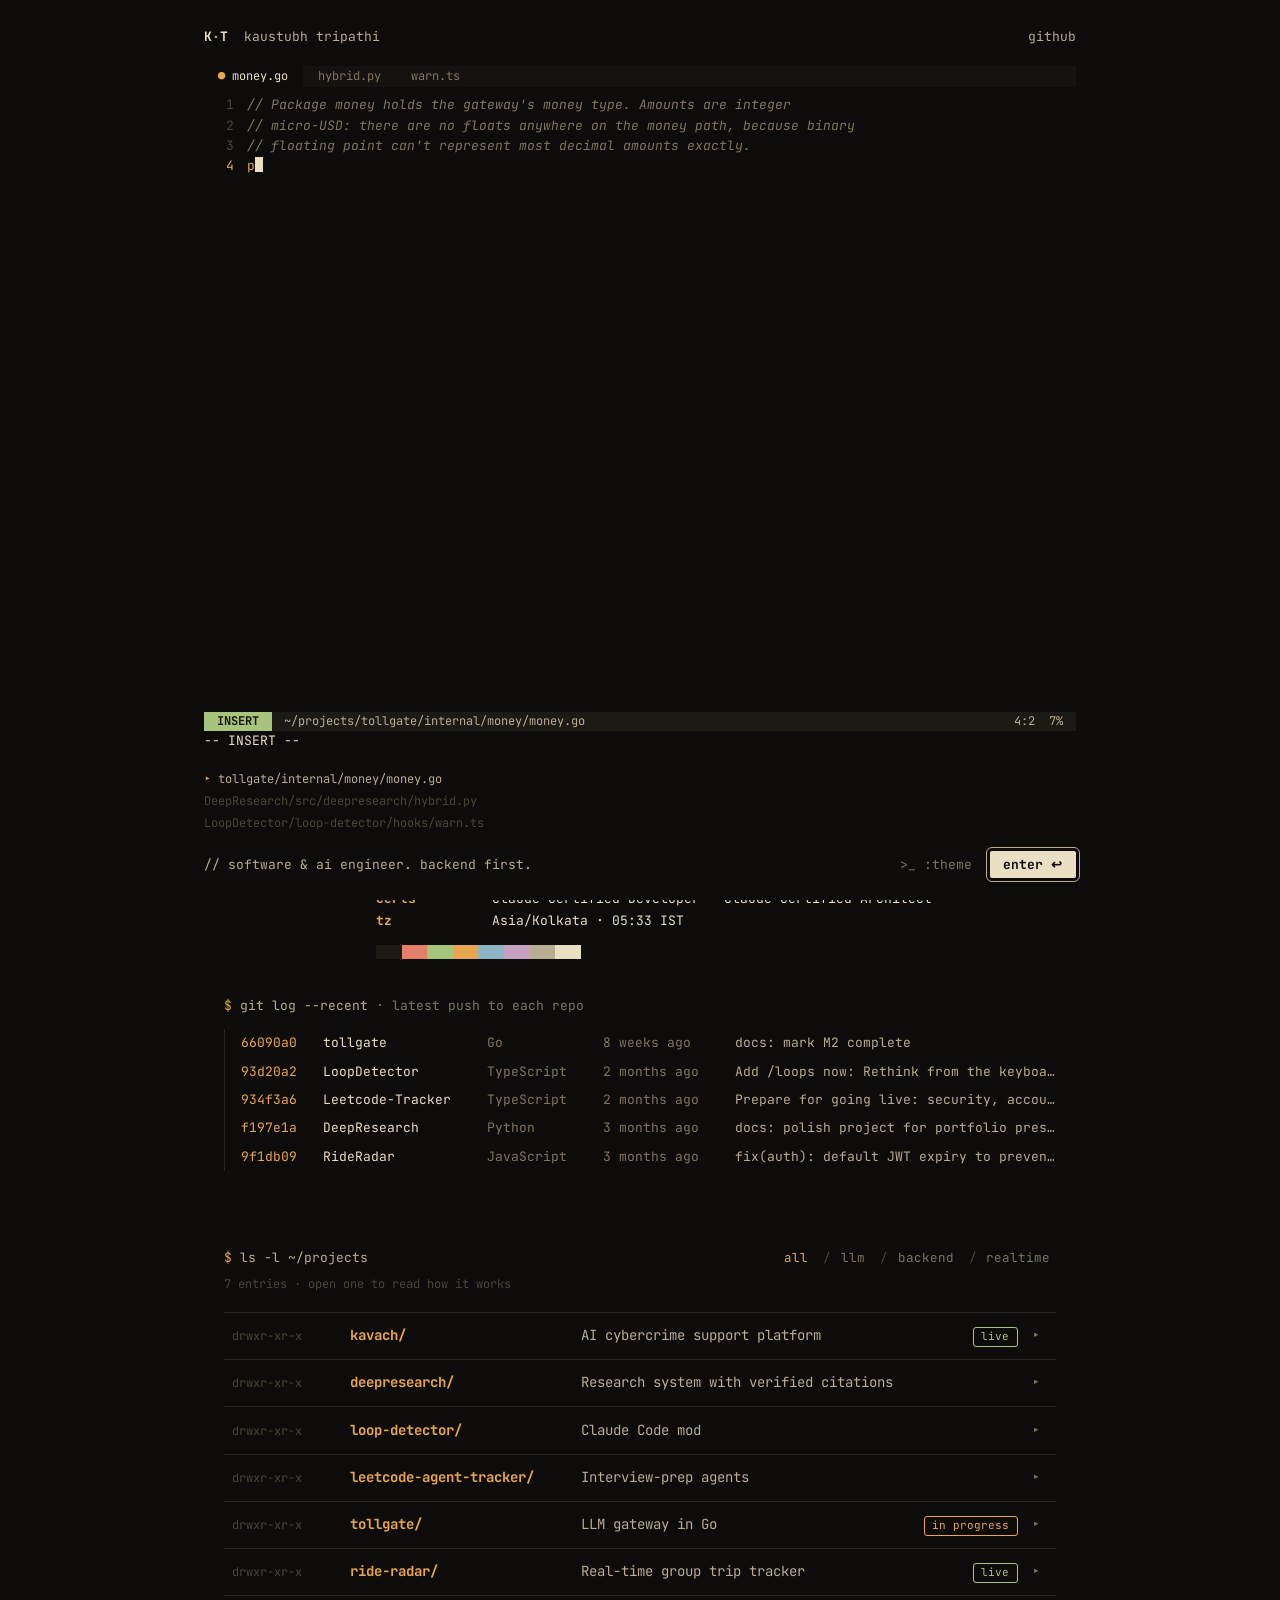
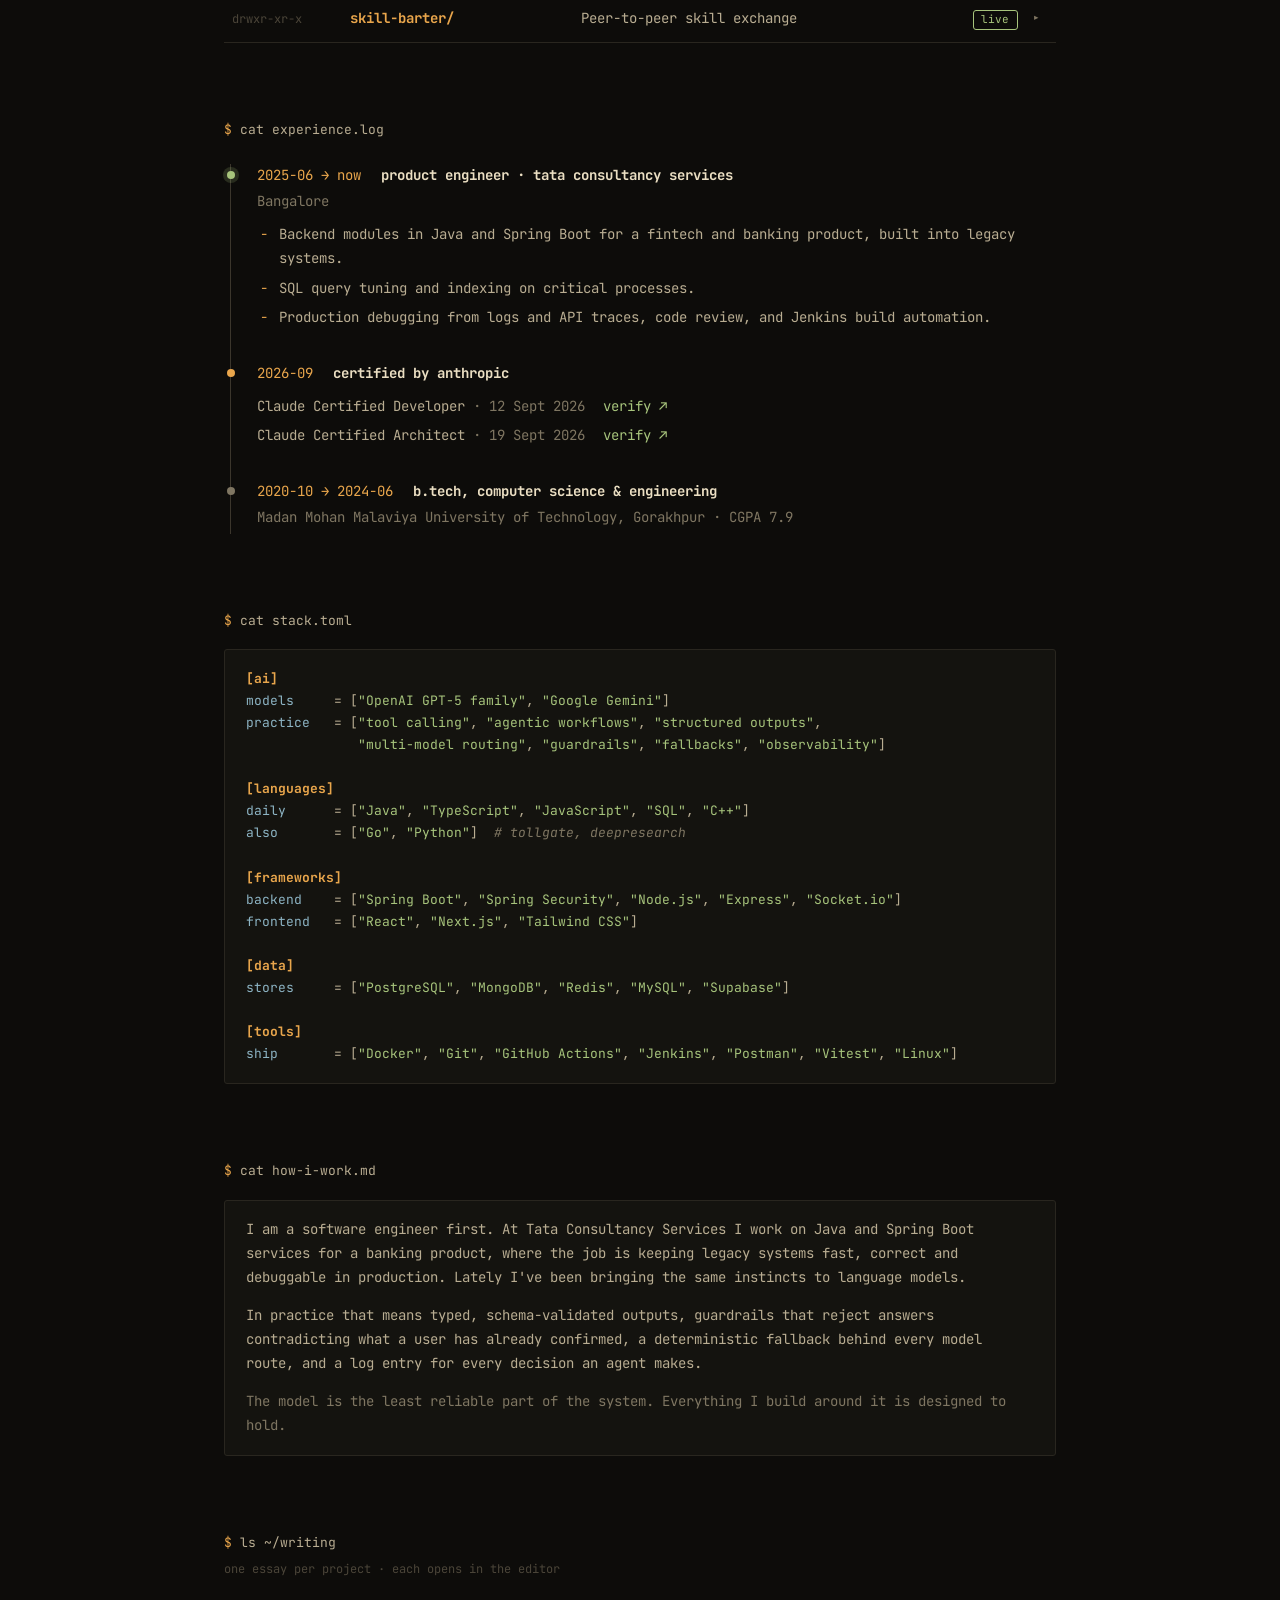
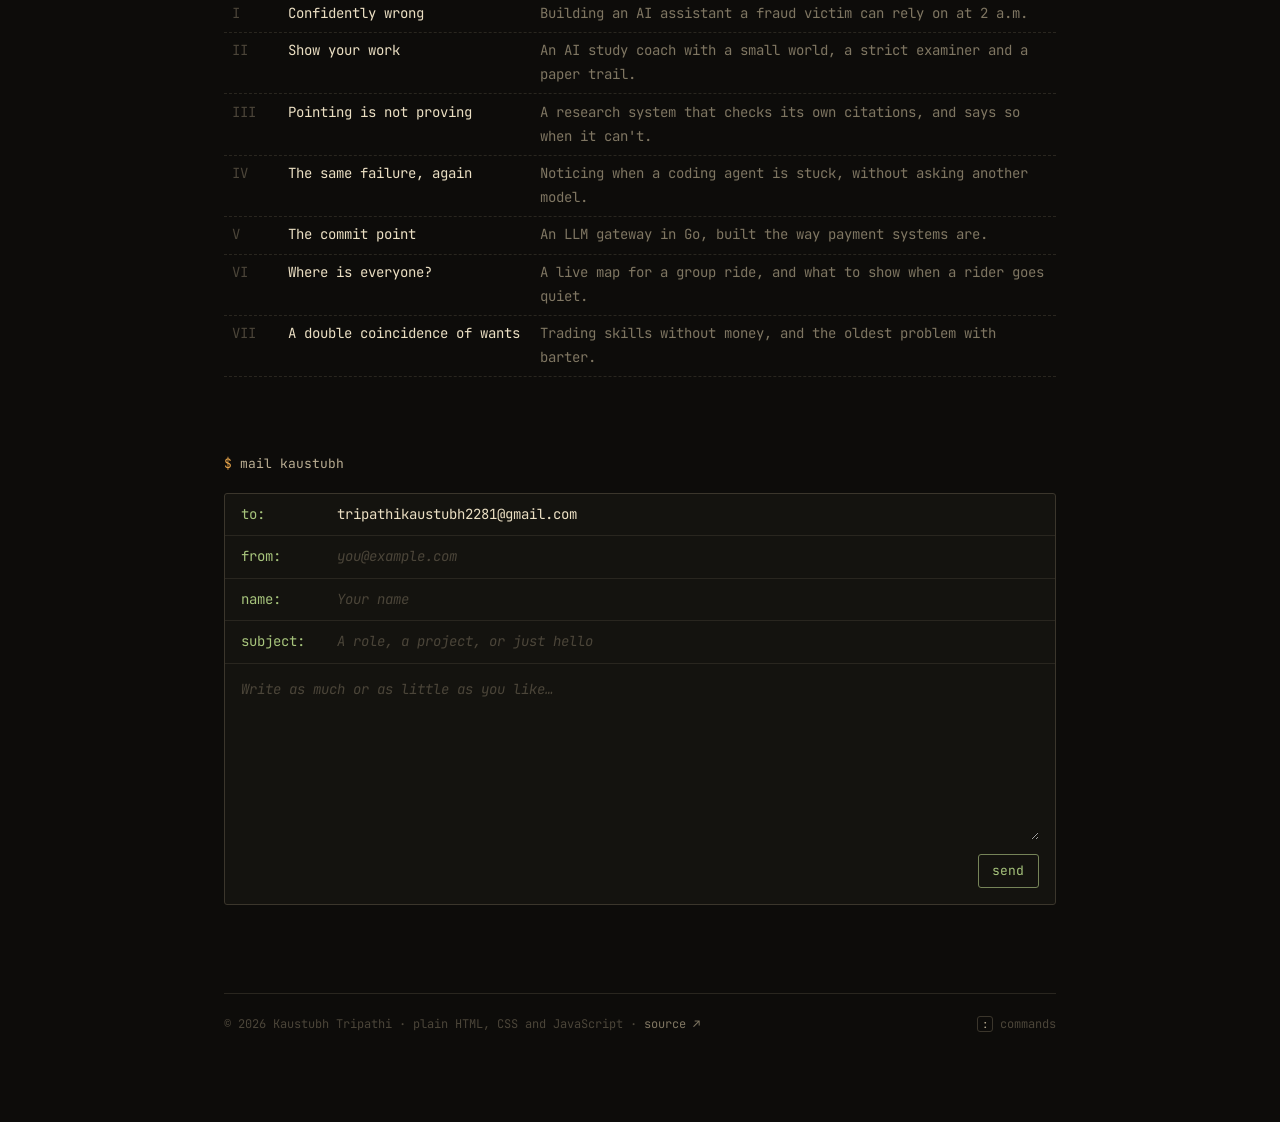
==== commit 0edfdb79: "Read the essays in a vim buffer, and ink the portrait like a comic The seven essays now live in this" ====
--- a/index.html
+++ b/index.html
@@ -31,6 +31,8 @@
     <!-- Google's JetBrains Mono subsets leave out box drawing and arrows; these come from the same
          font, so the diagrams line up. Extend `text` when a new symbol appears on the page. -->
     <link href="https://fonts.googleapis.com/css2?family=JetBrains+Mono:wght@400;700&amp;display=swap&amp;text=%E2%86%90%E2%86%92%E2%86%97%E2%86%A9%E2%94%80%E2%94%82%E2%94%8C%E2%94%90%E2%94%94%E2%94%98%E2%94%9C%E2%94%A4%E2%94%AC%E2%94%B4%E2%94%BC%E2%95%90%E2%96%88%E2%96%B2%E2%96%B8%E2%96%BA%E2%96%BC%E2%97%84%E2%97%8F%E2%9C%93" rel="stylesheet" />
+    <!-- The portrait is braille, from Noto Sans Symbols 2: every pattern the same width. -->
+    <link href="https://fonts.googleapis.com/css2?family=Noto+Sans+Symbols+2&amp;display=swap" rel="stylesheet" />
     <link rel="stylesheet" href="/styles.css" />
 
     <script>
@@ -101,59 +103,76 @@
         <!-- whoami -->
         <section class="hero" id="top" aria-labelledby="name">
           <div class="hero-art">
-            <pre class="portrait" id="portrait" role="img" aria-label="An ASCII portrait of Kaustubh Tripathi, generated from a photograph."><span>                                                      ***====--*@@@@@</span>
-<span>                                                 @%+========+++==**@@@@@@</span>
-<span>                                              %:=-===-====*+=-=*===-+=%%@@@@@</span>
-<span>                                            *===========--=+=::----::-+=:=@@@%@</span>
-<span>                                          +=-===-----=------:::::::::::::::-::==:</span>
-<span>                                        *==-:::-:::::::::::::::::.:::::::::-:-+=:</span>
-<span>                                        +-:::::--::::::::::.:::...  .......:::===-</span>
-<span>                                       =.::..::::::::::::::=+*=::::..    .    .:-: :</span>
-<span>                                      %= ............:...:=#%%###%%%%*-       .:. =-+</span>
-<span>                                       * ...  . ....    -=+##*##%%%%%%*=       .. :%</span>
-<span>                                       : .   +*-.    .-=+**#*##****#**#*-         :</span>
-<span>                                       .    =@@%%#*%%%%##*#*####*#*****#=      .:=</span>
-<span>                                       -   -@%+---=+*#####%###%%%%%##***:      :@</span>
-<span>                                       :  =@=::::.   .==+***+++++++****+:</span>
-<span>                                       : :@*.::::.    .:---=-.     . .-*=</span>
-<span>                                      #- %@=:::=.  .   =#*=: .    .:--.:*:</span>
-<span>                                      @-:@%*+=:.....::=#@%+:   :   . .::*=   :</span>
-<span>                                      % +%%@%%####**++*%%%*===. .. .  .-*+  *</span>
-<span>                                      * *##%#####==*#%%%@@@+-*#*===+*#*=+=  @</span>
-<span>                                      @:+++++==-::+%*#%%%%@%*-=#@@@@@%*==: :</span>
-<span>                                        +====:.:==:  .=+=-:=*=::+******+=  #</span>
-<span>                                          ==:               .==::++====+: :</span>
-<span>                                           ==   ..::::::. ..     .=----===</span>
-<span>                                            =:-++=======-:..     :-::-=-*</span>
-<span>                                             -**+==-:.::--====::-=----:.=</span>
-<span>                                              ==****=---=++===-:--=-.+*</span>
-<span>                                               ===+*****++==-:.:::. :%-</span>
-<span>                                                :-======-=-::::.. =:=*</span>
-<span>                                                   :::::: .    .: %:=:</span>
-<span>                                              --::.           :: =#.=   --</span>
-<span>                                            --:::::--:--:::.:::  %:.=  :+:.=--</span>
-<span>                                       *:   :---:::::--::..::.  *%  -  ==:.-==: =#</span>
-<span>                                 *: :=**=:   :--::::::...::.  .=**=:: .+=:.-=: -*+====*</span>
-<span>                           :.: .++.:==*===:   :--:::::::::.   -**+*:. :+=:.=: :+===+==+=+*=*%</span>
-<span>                      *: =*:.:. =+ +***=++=.   .:-:::::::.  ==%%+*+.: :==::- .+=-===+=:-==*%#=*##%%</span>
-<span>                 ==: -== :*: :. == **+=-:-+.     .....:.  .*-.=%%*= - -=-::. =---=:==:-=:*%*=*%%%%#%-</span>
-<span>            ===*=.:=:.==..*: .: -+ :      =+- +:         :=%   :*#%=:.==-:: :-:-=---::-=**+==%%%#+=#%%</span>
-<span>       #***+***=*+::=::=: +: :: :+ .:      =+:=*=:.    .:=*:      :=::=-::: :::--::::-+#*==*%%%%*#%%%%+</span>
-<span>    +=**:-**=::===*-.-.:: =: :. .=.=: .. .:  .:-=+*: .====     .   :=---::.::::-::::=**==*#%###%%%%*#*#=</span>
-<span>  ***+=**.:-+*=..:-+=:    =. ..  =-: ::::==  :::.  .-+=:. .::.:    :+=--:. ::::: .::.++=*%#**+-.       =+=:   .</span>
-<span>*****+=+*=:: :+*=---+*:  .=  ..  ==::-::-===::-==::-: .  .:-==  .  :=--:::-::-: :=:  +****=:.  ::::-:::  :==.</span>
-<span>****+*==+*-==: :=+***=+  :-  ..  ==:::-::==--: =:.=  .: .-===. ::: --:--::-::-: -:  =====:   -=====++*****+**:</span>
-<span>***++++==*+--==: :-:::=: ::   .  =-:::::-==:: := :=====:====: :::::--::-:::.::     -===:  .:=======-==+*****=*</span>
-<span>=+***++===++=-==: :-::=: :.      =-:::::==--:.:-.=-==-===-=: ::=-:--::::.:..::    :==:  ::-===--==+******+::-**</span>
-<span>-=+****=====*=--=. :-:-: :      .=-::::----:: :::===--=--=: ::-=::-::::.:: .:.    :=: .-----==+*****++**=:-+***+</span>
-<span>=--==-=+*=-:=+=-=-  :-:  :      .-:::::=--::: :::-==---:-- .::=----:::: :. .:     -= :==----=*+===::=*+--+******</span>
-<span>+=-==+-:::::::==-=.  ::  .      .-::::-=--::. .:------::=. :.:--=-::::  :  ::     -: ==------:::-==**++*********:</span>
-<span>===--=+=-::::::::-:  .           :::::--::..   :::::::::.  ..:::::..:  ..  :.     -. --:-:-===++==+*=::::::==++*+</span>
-<span>====--==+===-::::::              ::::::::...   ::.:.::::  .  ........      :      .. --::::-====-=*=::-=+*+====+++.</span>
-<span>=======-===+===-:::                .:::.  .   ::             ....  .      ..       . :--::::::::==::--=====++====++</span>
-<span>=======----===++==:                          ..    . .                    .           :::::::::==:::==============+=</span>
-<span>:::::....     ..:::                       ..:::--======-:....                        *=.:::..:=-:::===--=++=====+====:</span></pre>
-            <p class="portrait-note">generated from a photo<span class="hover-only"> · move your cursor over it</span></p>
+            <pre class="portrait" id="portrait" role="img" aria-label="A comic-style portrait of Kaustubh Tripathi drinking through a red straw, inked in braille dots from a photograph.">⠀⠀⠀⠀⠀⠀⠀⠀⠀⠀⠀⠀⠀⠀⠀⠀⠀⠀⠀⠀⠀⠀⣀⣠⠤⠤⢖⢖⢖⠞⠝⠝⠝⠉⠉⠓⠒⠒⠒⠒⠦⠤⢤⣀⡀
+⠀⠀⠀⠀⠀⠀⠀⠀⠀⠀⠀⠀⠀⠀⠀⠀⢀⣀⡤⠖⠟⠍⠕⢅⠔⠅⠕⠅⠁⠄⠁⠅⠀⠄⠁⠅⠁⠅⠁⠁⠀⠄⠀⠉⠍⠉⠓⠲⢤⣀⣀
+⠀⠀⠀⠀⠀⠀⠀⠀⠀⠀⠀⠀⠀⢀⡴⠞⢝⢄⢑⢅⢕⢕⠝⠑⠝⠅⠀⠅⠁⠅⠁⠅⠁⠅⠁⠅⠁⠅⠁⠅⠁⠅⠁⠁⠁⠅⠕⠄⠄⠄⠌⠙⠶⢦⡀
+⠀⠀⠀⠀⠀⠀⠀⠀⠀⠀⢀⣠⠞⢉⢔⠔⠝⠕⠝⠅⠕⠀⠁⠄⠁⠅⠁⠅⠁⠅⠁⠅⠁⠅⠁⠅⠁⠅⠁⠄⠀⠅⠁⠅⠁⠅⠀⠅⠁⠁⠁⠄⠀⠀⠉⢗⢦⣀
+⠀⠀⠀⠀⠀⠀⠀⠀⢀⡴⠋⢠⢴⠅⠕⠄⠀⠅⠁⠄⠁⠅⠁⠅⠁⠅⠁⠅⠁⠅⠁⠅⠁⠅⠀⠅⠁⠅⠁⠅⠁⠅⠁⠅⠁⠅⠁⠅⠁⠅⠁⠅⠁⠄⠁⠄⠀⠈⠙⠶⡄
+⠀⠀⠀⠀⠀⠀⠀⣰⠟⠅⠐⢕⠍⠁⠀⠅⠀⠅⠁⠁⠁⠅⠁⠁⠁⠅⠁⠅⠁⠅⠁⠅⠁⠅⠁⠅⠁⠅⠁⠅⠁⠅⠁⠅⠁⠅⠁⠅⠁⠅⠁⠅⠁⠅⠁⠅⠁⠄⠀⠀⠙⢳⣀
+⠀⠀⠀⠀⠀⣠⠞⠅⠅⢠⠼⠕⠁⠅⠁⠅⠑⠁⠕⠅⠕⠅⠁⠅⠁⠅⠁⠅⠔⠅⠁⠅⠁⠅⠁⠅⠁⠅⠁⠅⠁⠅⠁⠅⠁⠅⠁⠅⠁⠅⠁⠅⠁⠅⠁⠅⠁⠅⠁⠅⠀⠀⠙<span class="straw">⠶⡄</span>
+⠀⠀⠀⠀⢠⠇⠕⠁⢰⠽⠁⠀⠀⠅⠁⠁⠔⠅⠕⠅⠁⠅⠁⠅⠁⠅⠁⠅⠁⠅⠁⠅⠁⠅⠁⠅⠁⠅⠁⠅⠁⠅⠁⠅⠁⠅⠁⠅⠁⠅⠁⠅⠁⠅⠁⠅⠁⠅⠁⠅⠁⠅⠀⠅⠍⢳
+⠀⠀⠀⠀⡞⠁⢔⢔⠝⠀⠀⠄⠁⠁⠔⠅⠕⠅⠁⠅⠁⠅⠁⠅⠁⠅⠁⠅⠁⠅⠁⠅⠁⠅⠁⠅⠁⠅⠁⠅⠁⠅⠁⠅⠁⠅⠁⠅⠁⠅⠁⠅⠁⠅⠁⠅⠁⠅⠁⠅⠁⠅⠁⠅⠁⠉⢳⡀
+⠀⠀⠀⢀⡇⢸⠍⠅⠀⠅⠁⠅⠁⠁⠕⠅⠁⠄⠁⠅⠁⠅⠁⠅⠁⠅⠁⠅⠁⠅⠁⠅⠁⠅⠁⠅⠁⠅⠁⠅⠁⠅⠁⠅⠁⠅⠁⠅⠁⠅⠁⠅⠁⠅⠁⠅⠁⠅⠁⠅⠁⠅⠁⠅⠑⠅⠀⢷⡀
+⠀⠀⠀⠘⣖⠕⠀⠀⠀⠅⠁⠅⠁⠅⠁⠅⠁⠅⠁⠅⠁⠅⠁⠅⠁⠅⠁⠅⠁⠅⠁⠅⠁⠅⠁⠅⠁⠅⠁⠅⠁⠅⠁⠅⠁⠅⠁⠅⠁⠅⠁⠅⠁⠅⠁⠅⠁⠅⠁⠅⠁⠅⠁⠅⠀⠅⠅⠁⠳⡄
+⠀⠀⠀⠀⢻⡀⠁⠅⠁⠅⠁⠅⠁⠅⠁⠅⠁⠅⠁⠅⠁⠅⠁⠅⠁⠅⠁⠅⠁⠅⠁⠅⠁⠅⠁⠅⠁⠅⠁⠅⠁⠅⠁⠅⠅⠅⠅⠅⠁⠅⠁⠅⠁⠅⠁⠅⠁⠅⠁⠅⠁⠅⠁⠅⠁⠁⠕⠄⠁⢧
+⠀⠀⠀⠀⠀⢧⠁⠅⠁⠅⠁⠅⠁⠅⠁⠅⠁⠅⠁⠅⠁⠅⠁⠅⠁⠅⠁⠅⢁⢅⢄⢅⠀⠄⠁⠁⠁⠅⠁⠅⠕⠅⠕⠅⠕⠅⠕⠅⠕⠅⠅⠅⠁⠅⠁⠅⠁⠅⠁⠅⠁⠅⠁⠅⠁⠅⠁⠅⠀⠽⡄
+⠀⠀⠀⠀⠀⠈⠧⡅⠁⠅⠁⠅⠁⠅⠁⠅⠁⠅⠁⠅⠁⠅⠁⠅⠁⠅⠁⢔⢽⢽⢝⢽⢽⢽⢵⢔⢔⢔⢔⢕⢕⢕⢕⢕⢕⢅⠕⠅⠕⠅⠕⠅⠁⠅⠁⠅⠁⠅⠁⠅⠁⠅⠁⠅⠁⠅⠁⠅⠁⠅⢧
+⠀⠀⠀⠀⠀⠀⠀⠙⣇⠅⠁⠅⠁⠅⠁⠅⠁⠅⠁⠅⠁⠅⠁⠅⠁⠅⢅⢽⢽⢽⢽⢽⢽⢽⢽⢽⢽⢕⢝⢕⢝⢕⢝⢕⢝⢕⢕⠅⠕⠅⠕⠅⠁⠅⠁⠅⠁⠅⠁⠅⠁⠅⠁⠅⠁⠅⠁⠅⠁⠅⢘⡆
+⠀⠀⠀⠀⠀⠀⠀⠀⠈⠳⣅⠅⠁⠅⠁⠅⠁⠅⠁⠅⠁⠅⠁⠅⠑⢅⢝⢽⢽⢽⢽⢽⢽⢽⢽⢽⢽⢕⢝⢕⢝⢕⢝⢕⢝⢕⢝⢕⠕⠅⠕⠅⠅⠅⠁⠅⠁⠅⠁⠅⠁⠅⠁⠅⠁⠅⠁⠅⠁⠅⢸
+⠀⠀⠀⠀⠀⠀⠀⠀⠀⠀⠈⠳⣅⠅⠁⠅⠁⠅⠁⠅⠁⠅⠁⠅⢕⢕⢝⢽⢽⢽⢽⢽⢽⢽⢽⢽⢽⢽⢝⢕⢝⢕⢝⢕⢝⢕⢝⢕⢕⠅⠕⠅⠕⠅⠁⠅⠁⠅⠁⠅⠁⠅⠁⠅⠁⠅⠁⠅⠀⠅⢸
+⠀⠀⠀⠀⠀⠀⠀⠀⠀⠀⠀⠀⠈⠳⡅⠁⠁⠅⠁⠅⠁⠅⢕⢕⢝⢵⢽⢽⢽⢽⢽⢽⢽⢽⢽⢽⢽⢽⢝⢕⢝⢕⢝⢕⢝⢕⢝⢕⢝⠅⠕⠅⠕⠅⠕⠅⠁⠅⠁⠅⠁⠅⠁⠅⠁⠅⠁⠅⠀⠅⢸
+⠀⠀⠀⠀⠀⠀⠀⠀⠀⠀⠀⠀⠀⠀⣗⣁⢀⢁⢔⢔⢔⢕⢽⢵⢽⢽⢽⢽⢽⢽⢽⢽⢽⢽⢽⢽⢽⢽⢽⢵⢝⢕⢝⢕⢝⢕⢝⢕⢝⠅⠕⠅⠕⠅⠕⠅⠕⠅⠁⠅⠁⠅⠁⠅⠁⠅⠁⠅⠀⠅⢸⡄
+⠀⠀⠀⠀⠀⠀⠀⠀⠀⠀⠀⠀⠀⢰⢿⣿⢽⢽⢽⢽⢽⢽⢽⢽⢽⢽⢽⢽⢽⢽⢽⢽⢽⢽⢽⢽⢽⢽⢽⢽⢽⢕⢝⢕⢝⢕⢝⢕⢝⠅⠕⠅⠕⠅⠕⠅⠕⠅⠕⠅⠁⠅⠁⠅⠁⠅⠕⠅⠀⠁⠸⣷⡀
+⠀⠀⠀⠀⠀⠀⠀⠀⠀⠀⠀⠀⠀⢸⢸⣿⢿⢽⢽⢽⢽⢽⢽⢽⢽⢽⢽⢽⢽⢽⢽⢽⢽⢽⢽⢽⢽⢽⢽⢽⢽⢕⢝⢕⠝⠅⠝⠅⠕⠅⠕⠅⠕⠅⠕⠅⠕⠅⠕⠅⠅⠅⠁⠅⠁⠅⠕⠅⠕⠅⠀⢻<span class="straw">⢷</span>
+⠀⠀⠀⠀⠀⠀⠀⠀⠀⠀⠀⠀⠀⢸⠘⣿⢿⢽⢽⢽⢽⢽⢽⢽⢽⢽⢽⢽⢽⢽⢽⢽⢽⢽⢽⢽⢽⢽⠝⠙⠉⠁⠀⠅⠕⠅⠕⠅⠕⠄⠄⠄⠕⠅⠕⠅⢕⢅⢕⠅⠕⠅⠁⠅⠁⠅⠕⠅⠕⠅⠄⠀⢽⡄
+⠀⠀⠀⠀⠀⠀⠀⠀⠀⠀⠀⠀⠀⢸⠀⢿⢿⢽⢽⢽⢽⢽⢽⢽⢽⢽⢽⢽⢽⢽⢽⢽⢽⢝⢝⠕⠍⠀⠀⠄⠁⠅⠁⠅⠁⠅⠕⠅⠕⠅⠕⠅⠕⠅⠕⠅⠝⠕⢝⢕⢕⠅⠕⠅⠑⠅⠕⠅⠕⠅⠅⠀⢸⡇
+⠀⠀⠀⠀⠀⠀⠀⠀⠀⠀⠀⠀⠀⢸⡀⢌⠟⠀⠐⠄⠀⠀⠉⠁⠙⠙⠝⠝⢝⢝⢝⢕⢝⠕⠕⠅⠄⠅⠁⠅⠁⠅⠁⠅⠁⠁⠁⠁⠁⠁⠑⠅⠕⠅⠕⠅⠕⠅⠕⠕⢝⢅⠕⠅⠑⠅⠕⠅⠕⠅⠕⠀⠀⢻
+⠀⠀⠀⠀⠀⠀⠀⠀⠀⠀⠀⠀⠀⠀⡇⢕⢁⠀⠔⠄⠁⠅⠁⠅⠁⠅⠑⠅⠝⢕⢝⢕⢝⢅⠕⠅⠅⠅⠁⠅⠁⢄⢵⠄⠀⠁⠁⠀⠕⠅⠔⠅⠕⠅⠕⢅⢕⠅⠕⠅⠝⠅⠕⠅⠐⠅⠕⠅⠕⠅⠕⠀⠘⡼
+⠀⠀⠀⠀⠀⠀⠀⠀⠀⠀⠀⠀⠀⠀⡇⠑⢝⠅⠁⠅⠁⠅⠁⠅⠁⠁⠁⠅⠀⢑⢝⢕⢝⢕⠕⠅⠕⠅⠕⠅⠕⠅⠍⠍⠝⠄⠔⠅⠕⠅⠕⢅⢕⢕⢝⢕⢝⢕⢝⢕⢕⠅⠕⠅⠔⠅⠕⠅⠅⠅⠕⠀⠀⡇
+⠀⠀⠀⠀⠀⠀⠀⠀⠀⠀⠀⠀⠀⠀⢧⠀⢽⠄⠀⢠⢼⢄⠀⠁⠁⠀⠕⠅⠕⠕⢽⢽⢽⢕⢝⢅⢕⢅⠕⠅⠕⠅⠕⠅⠑⠁⠑⢁⢁⢄⢕⢕⢝⢕⢝⢕⢝⢕⢝⢕⢝⠅⠕⠅⠕⠅⠅⠀⠕⠅⠕⠀⢼⠁
+⠀⠀⠀⠀⠀⠀⠀⠀⠀⠀⠀⠀⠀⠀⢸⠀⢼⣅⠀⢽⠉⠑⠙⠅⠕⠅⠕⠁⢔⢕⢽⢽⢽⢕⢝⢕⢝⢕⢝⢕⢝⢕⢝⢕⢝⢕⢝⢕⢝⢵⢽⢽⢽⢕⢝⢕⢝⢕⢝⢕⢝⠕⠕⠅⠕⠅⠕⠅⠕⠅⠕⢀⡽
+⠀⠀⠀⠀⠀⠀⠀⠀⠀⠀⠀⠀⠀⠀⠈⡇⢹⣿⠅⢹⢽⢔⠑⠁⢁⢁⢔⢵⢽⢽⢽⢽⢽⢕⢝⢕⢝⢕⢝⢕⢝⢽⢽⢽⢽⢵⢽⢽⢽⢽⢽⢽⢝⢕⢝⢕⢝⢕⢝⠕⠝⠅⠕⠅⠕⠅⠕⠅⠕⠅⢕⡞
+⠀⠀⠀⠀⠀⠀⠀⠀⠀⠀⠀⠀⠀⠀⠀⢧⢸⣿⠇⢸⢽⢽⢽⢵⢽⢵⢽⢽⠽⢽⢽⢽⢽⢽⢝⢕⢝⢕⠝⠕⢝⢽⢽⢽⢽⢽⢽⢽⢽⢽⢽⢽⢝⢕⢝⢕⢝⠕⠕⠅⠕⠅⠕⠅⠕⠅⠕⠅⢕⣥⠟
+⠀⠀⠀⠀⠀⠀⠀⠀⠀⠀⠀⠀⠀⠀⠀⠸⡌⣿⢷⢽⢽⢽⢽⢽⢽⢽⢽⠽⠀⢹⢽⢽⢽⢽⢽⢕⢝⢕⢕⢅⠄⠉⢽⢽⢽⢽⢽⢽⢽⢽⢽⢕⢝⢕⢝⢕⠝⠅⠕⠅⠕⠅⠕⠅⠕⠅⢔⡵⠋⠁
+⠀⠀⠀⠀⠀⠀⠀⠀⠀⠀⠀⠀⠀⠀⠀⠀⢧⢹⢿⢽⢽⢽⢽⢽⢽⢽⠽⠁⢼⢽⢽⢽⢽⢽⢽⢕⢝⢕⢝⢕⠕⠄⢸⢽⢽⢽⢽⢽⢽⢽⢝⢕⢝⢕⢝⢕⠕⠅⠕⠅⠕⠅⠕⠅⠕⠅⣽
+⠀⠀⠀⠀⠀⠀⠀⠀⠀⠀⠀⠀⠀⠀⠀⠀⢸⡀⢿⣽⢽⢽⢽⢽⢽⢽⢅⢀⢽⠝⢽⢽⢽⢽⢝⠕⠝⠅⠝⠅⠕⢅⢸⢽⢽⢽⢽⢽⢝⢕⢝⢕⢝⢕⢝⠅⠕⠅⠕⠅⠕⠅⠕⠅⠕⠅⡇
+⠀⠀⠀⠀⠀⠀⠀⠀⠀⠀⠀⠀⠀⠀⠀⠀⠀⢧⠈⢿⢼⢽⢽⢽⢽⢕⢝⢵⢽⢵⢴⢝⠝⠕⠕⠁⠁⠅⠕⠅⢕⢕⢝⢽⢝⢝⢝⢕⢝⢕⢝⢕⢝⢕⢝⠅⠕⠅⠕⠅⠕⠅⠕⠅⠕⢽⠁
+⠀⠀⠀⠀⠀⠀⠀⠀⠀⠀⠀⠀⠀⠀⠀⠀⠀⠈⣇⠸⢽⢽⢽⢝⢝⢕⢝⢕⢝⠝⠍⠁⠕⠅⠕⠅⠀⠅⠑⠅⠝⠕⠝⠕⠝⠅⠝⠕⢝⢕⢝⢕⢝⢕⠝⠅⠕⠅⠕⠅⠕⠅⠕⠅⠕⠍⣇
+⠀⠀⠀⠀⠀⠀⠀⠀⠀⠀⠀⠀⠀⠀⠀⠀⠀⠀⠸⡄⠸⢽⢽⢕⢝⢕⢝⠕⠝⠅⠁⠁⢀⢅⢑⠅⠔⠅⠁⠅⠕⠅⠕⠅⠕⠅⠁⠅⠐⢕⢝⢕⠝⠅⠕⠅⠕⠅⠕⠅⠕⠅⠕⠅⠕⠅⢽⡀
+⠀⠀⠀⠀⠀⠀⠀⠀⠀⠀⠀⠀⠀⠀⠀⠀⠀⠀⠀⢳⡀⠘⢝⢕⢝⢕⢝⠅⠐⠁⠔⠅⠝⠕⠝⠅⠕⠅⠕⠅⠕⠅⠕⠅⠁⠁⠅⠅⠔⢕⢝⠕⠕⠅⠕⠅⠕⠅⠕⠅⠕⠅⠕⠅⠕⠅⠕⠧⣄⡀
+⠀⠀⠀⠀⠀⠀⠀⠀⠀⠀⠀⠀⠀⠀⠀⠀⠀⠀⠀⠀⢳⡀⠙⢕⢝⢕⢝⢅⠑⠄⠕⠅⠀<span class="straw">⢄⢔⠅</span>⠕⠁⠁⠅⠁⠁⠀⠄⠕⢅⢕⢅⢕⢕⠝⠅⠕⠅⠕⠅⠕⠅⠕⠅⠕⠅⠕⠅⠕⠅⠕⠅⠕⠍⠝⠖⠦⣄⣀
+⠀⠀⠀⠀⠀⠀⠀⠀⠀⠀⠀⠀⠀⠀⠀⠀⠀⠀⠀⠀⠀⠳⡄⠀⠙⢕⢝⢕⢕⠅⢕⢕<span class="straw">⢜⢕⢝⠅⠕</span>⠁⢁⢅⢔⠅⠕⠅⢕⢕⢝⢕⢝⢕⠕⠅⠕⠅⠕⠅⠕⠅⠁⠅⠁⠅⠑⠅⠕⠅⠕⠅⠕⠅⠕⠅⠕⠅⠝⠗⢦⡀
+⠀⠀⠀⠀⠀⠀⠀⠀⠀⠀⠀⠀⠀⠀⠀⠀⠀⠀⠀⠀⠀⠀⠳⡅⠀⠑⢝⢕⢝⠕⢝⠕⢝<span class="straw">⢕⢝⠅⠅</span>⠀⢝⢕⠝⠅⠕⠅⢝⢕⢝⢕⢝⠕⠕⠅⠕⠅⠕⠅⠁⠅⠁⠅⠁⠅⠕⠅⠕⠅⠕⠅⠕⠅⠕⠅⠕⠅⠑⠅⠕⠍⠗⢦⣀
+⠀⠀⠀⠀⠀⠀⠀⠀⠀⠀⠀⠀⠀⠀⠀⠀⠀⠀⠀⠀⠀⠀⠀⠹⣅⠄⠀⠑⢝⢕⢝⢅⢜<span class="straw">⢕⢝⠅⠅</span>⠀⠝⠅⠑⠁⢕⢕⢝⢕⢝⢕⠝⠅⠕⠅⠁⠅⠁⠅⠁⠅⠁⠅⠁⠅⠕⠅⠕⠅⠕⠅⠕⠅⠕⠅⠅⠅⠁⠅⠁⢀⢜⢕⢜⠗⢦⡀
+⠀⠀⠀⠀⠀⠀⠀⠀⠀⠀⠀⠀⠀⠀⠀⠀⠀⠀⠀⠀⠀⠀⠀⠀⠘⢧⡁⠀⠘⢕⢝⢕⢝<span class="straw">⢅⢝⢕⠅</span>⠄⠄⠄⢄⢔⢽⢵⢝⢕⢝⢕⠕⠅⠕⠅⠁⠅⠁⠅⠁⠅⠁⠅⠕⠅⠕⠅⠕⠅⠕⠅⠕⠅⠕⠅⠅⠅⠁⠁⢀⢕⢝⢕⢝⢅⢕⢝⢷⣄⡀
+⠀⠀⠀⠀⠀⠀⠀⠀⠀⠀⠀⠀⠀⠀⠀⠀⠀⠀⠀⠀⠀⠀⠀⠀⠀⠀⠹⣅⠀⠄⠝⠀<span class="straw">⢝⢄⢝⢕⠕</span>⠅⠕⠅⠙⢽⢽⢝⠝⢕⠝⠅⠕⠅⠁⠅⠁⠅⠁⠅⠁⠅⠕⠅⠕⠅⠕⠅⠕⠅⠕⠅⠕⠅⠕⠅⠕⠅⢑⢕⢝⢕⢝⢕⢝⢕⢝⢕⢝⢕⠝⢷⢦⡀
+⠀⠀⠀⠀⠀⠀⠀⠀⠀⠀⠀⠀⠀⠀⠀⠀⠀⠀⠀⠀⠀⠀⠀⠀⠀⠀⠀⠈⠳⡄⠁⠁<span class="straw">⢝⢕⢝⢕⢕</span>⠅⠕⠅⠐⠕⢝⠕⠝⠅⠕⠅⠁⠅⠁⠅⠁⠅⠅⠅⠕⠅⠕⠅⠕⠅⠕⠅⠕⠅⠕⠅⢕⢄⢕⢕⠕⢁⢝⢕⢝⢕⢝⢕⢝⢕⢝⢕⢝⢕⠅⢐⠌⠛⢷⣦⣀⡀
+⠀⠀⠀⠀⠀⠀⠀⠀⠀⠀⠀⠀⠀⠀⠀⠀⠀⠀⠀⠀⠀⠀⠀⠀⠀⠀⠀⠀⠀⠙⣇⢰<span class="straw">⢝⢐⢝⢕</span>⠝⠅⠕⠅⠕⠅⠕⠅⠕⠅⠁⠅⠁⠁⠄⠅⠕⠅⠕⠅⠕⠅⠕⠅⠕⠅⠕⠅⠕⠅⢕⢕⢝⢕⢝⢕⢜⢕⢝⢕⢝⢕⢝⢕⢝⢕⢝⢕⢝⠅⢐⢕⢅⢄⠔⠀⠉⠙⠲⣄
+⠀⠀⠀⠀⠀⠀⠀⠀⠀⠀⠀⠀⠀⠀⠀⠀⠀⠀⠀⠀⠀⠀⠀⠀⠀⠀⠀⠀⠀⠀⠘<span class="straw">⢧⢁⢕⢝⢕⢕⢄</span>⠅⠁⠁⠁⠁⠁⠁⠅⠅⠄⠕⠅⠕⠅⠕⠅⠕⠅⠕⠅⠕⠅⠕⠅⠕⠅⠕⢕⢝⢕⢝⢕⢝⢕⢝⢕⢝⢕⢝⢕⢝⢕⢝⢕⢝⢕⠍⢔⢝⢕⢝⢕⢝⢔⢔⢕⢝⢜⢍⢷⣄⡀
+⠀⠀⠀⠀⠀⠀⠀⠀⠀⠀⠀⠀⠀⠀⠀⠀⠀⠀⠀⠀⠀⠀⠀⠀⠀⠀⠀⠀⠀⠀⠀<span class="straw">⠈⣟⢕⢝⢕⢝⢕⢝</span>⢕⢝⢕⢕⠅⠕⠅⠕⠅⠕⠅⠕⠅⠕⠅⠕⠅⠕⠅⠕⠅⠕⠅⠕⠅⢑⢕⢝⢕⢝⢵⢝⢕⢝⠕⠉⢕⢝⢕⢝⢕⢝⢕⢝⢕⢜⢕⢝⢕⢝⢕⠝⢕⢝⢕⢝⢕⢝⢕⢄⠉⠳⣄⡀
+⠀⠀⠀⠀⠀⠀⠀⠀⠀⠀⠀⠀⠀⠀⠀⠀⠀⠀⠀⠀⠀⠀⠀⠀⠀⠀⠀⠀⠀⠀⠀⠀<span class="straw">⣟⠕⠝⢕⢝⢕⠝</span>⢕⢝⢕⢝⢕⢕⢅⠕⠅⠕⠅⠕⠅⠕⠅⠕⠅⠕⠅⠕⠅⠕⠅⠕⢁⢝⢕⢝⢕⢽⢝⢝⢕⠝⠅⢘⢕⢝⢕⢝⢕⢝⢕⠍⢐⢝⢕⢝⢕⢝⠕⢀⢕⢝⢕⢝⢕⢝⢄⢴⢼⢽⣿⢿⠷⣄⡀
+⠀⠀⠀⠀⠀⠀⠀⠀⠀⠀⠀⠀⠀⠀⠀⠀⠀⠀⠀⠀⠀⠀⠀⠀⠀⠀⠀⠀⠀⠀⠀⠀<span class="straw">⡗⠁⠑⠑⠝⢕</span>⠀⢑⢝⢕⢝⢕⢝⢕⢕⢅⠕⠅⠕⠅⠕⠅⠕⠅⠕⠅⠕⠅⠕⠁⢠⢵⢽⢵⢝⢕⢝⢕⢝⢕⠕⠁⢝⢕⢝⢕⢝⢕⢝⠅⢐⢕⢝⢕⢝⢕⠝⢁⢜⢕⢝⢕⢝⢕⠉⢀⢼⠝⠁⠐⠘⠽⢥⢽⢶⢤⡀
+⠀⠀⠀⠀⠀⠀⠀⠀⠀⠀⠀⠀⠀⠀⠀⠀⠀⠀⠀⠀⠀⠀⠀⠀⠀⠀⠀⠀⠀⣀⣀⣀⣿⣶⢶⣶<span class="straw">⢤</span>⣤⢤⣀⠉⠑⠝⢕⢝⢕⢝⢕⢝⢅⠕⠁⠕⠅⠕⠅⠕⠅⠅⢠⢴⢽⢽⢽⢽⢽⢝⢕⢝⢕⠉⢕⢍⢔⢝⢕⢝⢕⢝⢕⠉⢐⢝⢕⢝⢕⠝⠅⢕⢕⢝⢕⢝⢕⢝⢕⠜⢁⢄⢔⢜⠕⢕⢄⢄⠉⠙⠹⢷⣄
+⠀⠀⠀⠀⠀⠀⠀⠀⠀⠀⠀⠀⠀⠀⠀⠀⠀⠀⠀⣀⣀⣠⢤⣴⢶⣶⢾⣿⢿⣿⢿⣿⢿⣿⢿⣿⢿⣿⢿⣿⢿⣶⢦⣄⠈⠑⢝⢕⢽⢵⢽⢽⢴⢄⠑⠁⠕⠀⢸⢽⢽⢽⢽⢽⢽⢽⢝⢕⠝⠁⢀⢕⢝⢕⢝⢕⢝⢕⢝⠅⢐⢕⢝⢕⢝⢕⠕⢅⢝⢕⢝⢕⢝⢕⠝⢁⢔⢕⢝⢕⢝⢔⠝⠕⢉⢐⢝⢄⢄⢑
+⠀⠀⠀⠀⠀⠀⠀⠀⠀⠀⠀⠀⠀⠀⠀⠀⠀⠀⣠⣯⢭⣭⢭⣿⢽⣧⢼⣿⢿⣿⢿⣿⢿⣿⢿⣿⢿⣿⢿⣿⢿⣿⢿⣿⢷⣦⠘⢽⢽⢽⢽⢽⢽⢽⠅⠀⠕⠅⠘⢽⢽⢽⢽⢽⢽⢕⢝⠕⠕⢀⢝⢕⢝⢕⢝⢕⢝⢕⠍⢀⢜⢕⢝⢕⢝⠅⢔⢕⢝⢕⢝⢕⢝⠕⢀⢔⢝⢕⢝⢕⢝⢕⢝⢔⠝⢑⢝⢕⢕⢕
+⠀⠀⠀⠀⠀⠀⠀⠀⠀⠀⠀⠀⠀⠀⠀⠀⠀⢠⢿⣿⢿⣿⢿⡿⠟⠛⠛⠛⠛⠛⢛⣋⢉⣉⢛⠛⠻⠿⠿⣿⢿⣿⢿⣿⢿⣷⢄⢹⢽⢽⢽⢽⢽⢽⢥⠁⠕⠅⠅⠀⠌⠁⠀⠀⠘⢕⢝⠅⢀⢔⢝⢕⢝⠕⢝⢕⠝⠁⢔⢕⢝⢕⢝⢕⢅⢔⢝⢕⢝⢕⢝⠕⢙⢕⢝⢕⢝⢕⢝⢕⢝⢕⢝⢅⢜⢕⢝⢕⢝⢕
+⠀⠀⠀⠀⠀⠀⠀⠀⠀⠀⠀⠀⠀⠀⠀⠀⢰⣿⠟⠻<span class="straw">⢿</span>⣿⢿⣷⢶⣶⢿⠷⠶⢿⢿⣿⢿⣿⢿⣿⢷⣦⢤⣬⢩⢍⢙⠛⠿⣿⢿⣿⢽⢽⢽⢽⢽⢽⢽⠀⠑⠅⠀⠄⠅⠄⠁⠅⠀⢀⢝⢄⢝⢕⢝⢕⢝⢑⢝⠕⢁⢔⢝⢕⢝⢕⢝⢕⢝⢕⢝⢕⢝⢕⢝⢕⢜⢕⢝⢕⢝⢕⢝⢕⢝⠕⢀⢔⢝⢕⢝⢕⢝⢕
+⠀⠀⠀⠀⠀⠀⠀⠀⠀⠀⠀⠀⠀⠀⠀⡴⠋⢹⠿<span class="straw">⠰⢿</span>⣿⠿⠿⠋⢀⢀⢀⢀⢀⠀⠈⠛⠛⠛⠿⠿⣿⢿⣿⢿⣿⢽⢌⢥⠬⢻⣿⢅⢹⢽⢽⢽⢽⢽⠄⠐⠄⠕⠁⠁⠅⠁⠁⢀⢕⢝⢕⢝⢕⢙⢕⢝⢕⠝⠁⢜⢕⢝⢕⢝⢕⢝⢕⢝⢕⢝⢕⢝⢕⢝⢕⢝⢕⢝⢕⢝⢕⢝⢕⠝⢀⢜⢕⢝⢕⢝⢕⢝⠕
+⠀⠀⠀⠀⠀⠀⠀⠀⠀⠀⠀⠀⠀⢠⢞⠅⠀⣾⢧<span class="straw">⠼</span>⢿⢽⢥⢤⢴⢵⢽⢵⢽⢵⢝⢕⢔⢄⢄⠀⠀⠈⠙⢿⠿⣿⢿⣿⢿⡅⢠⢿⠿⢹⢽⢽⢽⠽⠉⠀⠕⠅⠀⠄⠁⠅⠁⢔⢝⢕⢝⢕⢝⢕⢝⢕⢝⠅⠀⢐⢝⢕⢝⢕⢝⢕⢝⢕⢝⢕⢝⢕⢝⢕⢝⢕⢝⢕⢝⢕⢝⢕⢝⠕⠀⢔⢝⢕⢝⢕⢝⢕⢝⢕
+⠀⠀⠀⠀⠀⠀⠀⠀⠀⠀⠀⠀⡴⢟⢝⠅⠀⣿<span class="straw">⠇⢀⢝⢝⠝</span>⠝⠙⠙⠙⠙⢽⢽⢽⢽⢽⢵⢝⢕⠕⠅⠄⠀⠹⣿⢿⣿⢿⡿⢨⢽⢴⢽⢽⠽⠉⠀⠀⠄⠁⠁⠁⠅⠁⠀⠘⢕⢝⢕⢝⢕⢝⢕⢝⢕⢝⢄⢀⢕⢝⢕⢝⢕⢝⢕⢝⢕⢝⢕⢝⢕⢝⢕⢝⢕⢝⢕⢝⢕⢽⢕⠝⠁⢘⢕⢝⢕⢝⢕⢝⢕⢝⢕
+⠀⠀⠀⠀⠀⠀⠀⠀⠀⠀⠀⡞⢁⢕⢝⠅⠀⣿⠀<span class="straw">⢐⢝⢕⢝⠔</span>⢵⢿⢶⣦⢤⣌⠙⠙⠹⢽⢽⢵⢝⢅⠕⠅⠄⠘⢿⣿⢿⢡⢼⢽⢽⠽⠉⠄⠔⠅⠑⠅⠀⠅⠁⠅⠁⠅⠁⠑⠙⠕⠝⠝⠹⠽⢽⢵⢝⢕⢝⢕⢝⢕⢝⢕⢝⢕⢝⢕⢝⢕⢉⢕⢝⢕⢝⢕⢝⢕⢽⢽⢽⠕⠀⠀⢝⢕⢝⢕⢝⢕⢝⢕⢝⢕
+⠀⠀⠀⠀⠀⠀⠀⠀⠀⢀⣾⠅⢘⢕⢝⠅⠀⣿<span class="straw">⠄</span>⠀<span class="straw">⠙⠑⠙⢰</span>⢿⣾⢿⣿⢿⣿⢿⣷⢤⠀⢹⢽⢽⢕⢕⢅⠕⠄⠀⠹⢥⢼⢽⠽⠉⠀⠁⠁⠁⠅⠁⠅⠁⠅⠁⠅⠕⠅⠕⠅⠕⠄⠔⠄⠔⠀⠹⢝⢝⢕⢝⢕⢝⢕⢝⢕⢝⢕⢝⢕⢝⢕⢝⢕⢝⢕⢝⢕⢽⢽⢽⢽⢝⠁⠀⢐⢝⢕⢝⢕⢝⢕⢝⢕⢝⢕
+⠀⠀⠀⠀⠀⠀⠀⠀⢀⡞⢝⢅⢘⠕⠉⢠⢾⣿⢷⠶⠽⠽⢽⢽⢍⠉⠉⠙⠛⢿⢿⣿⢿⣷⠀⢽⢽⢽⢝⢕⢕⠅⠄⠀⠉⠙⠉⠀⠀⠄⠁⠅⠁⠅⠕⠅⠁⠀⠕⠅⠕⠅⠕⠅⠕⠅⠕⠅⠕⠄⠅⠁⢙⢕⢝⢕⢝⢕⢝⢽⢝⢕⢝⢕⢝⢕⢝⢕⢝⢕⢝⢽⢽⢽⢽⢽⠍⠀⠀⢕⢝⢕⢝⢕⢝⢕⢝⢕⢝⢕
+⠀⠀⠀⠀⠀⠀⠀⠀⡞⢔⢝⠕⠉⢀⢶⠟⢁⢼⢽⢴⢼⢴⢽⢝⢝⢕⠕⠄⠄⠀⠈⠙⠿⣿⢷⣈⠹⢽⢽⢵⢝⢕⢕⠅⠄⠅⠀⠅⠁⠅⠕⠅⠕⠅⠕⠁⠐⠅⠕⠅⠕⠅⠕⠅⠕⠅⠕⠅⠕⠅⠕⠀⢘⢕⢝⢕⢽⢵⢽⢝⢝⢕⢝⢕⢝⢕⢝⢕⢝⢕⢝⢽⢽⢽⢽⢕⠁⠀⢐⢕⢝⢕⢝⢕⢝⢕⢝⢕⢜⢕
+⠀⠀⠀⠀⠀⠀⠀⣸⠁⢑⢝⢅⠀⢼⢭⢤⢽⢽⢽⢽⢽⢽⢽⢽⢽⢕⢝⢕⢕⢅⢕⠄⠀⠈⠙⠻⢤⢸⢽⢽⢽⢕⢝⢅⠕⠅⠅⠅⠀⠅⠕⠅⠕⠅⠁⠄⠕⠅⠕⠅⠕⠅⠕⠅⠕⠅⠕⠅⠕⠁⢔⢕⢝⢕⢝⢽⢽⢝⢝⢕⢝⢕⢝⢕⢝⢕⢝⢕⢝⢕⢽⢽⢽⢽⢝⠅⠁⢀⢜⢕⢝⢕⢝⢕⢝⢕⢝⢕⢝⢕
+⠀⠀⠀⠀⠀⠀⢠⠇⠀⢕⢝⢕⢄⢐⠙⢅⢄⠄<span class="straw">⠙⢽</span>⢽⢝⠝⠽⢽⢽⢽⢵⢝⢕⢝⢕⢕⠅⠄⠄⠀⠉⠙⠹⢽⢝⢝⢕⢕⠅⠕⠅⠕⠅⠕⠅⠁⠀⠔⠅⠕⠅⠕⠅⠕⠅⠕⠅⠕⠅⠕⠅⠕⠀⢝⢕⢽⢵⢽⢽⢝⢕⢝⢕⢝⢕⢝⢕⢝⢕⢝⢕⢝⢵⢽⢽⢽⢽⢝⠁⠀⢐⢝⢕⢝⢕⢝⢕⢝⢕⢝⢕⢝⢕
+⠀⠀⠀⠀⠀⢀⣞⠁⠀⠕⢝⢕⢝⢕⠀⢵⢽<span class="straw">⠁⢜⢕⠍⢐⢴</span>⢤⢀⡉⠙⢽⢽⢽⢽⢕⢝⢕⢕⢅⠕⠅⠔⠄⠜⠕⠝⠕⠝⠅⠕⠅⠕⠅⠕⠁⠀⠅⠕⠅⠕⠅⠕⠅⠕⠅⠕⠅⠕⠅⠕⠅⠅⠄⠙⢽⢽⢽⢽⢕⢝⢕⢝⢕⢝⢕⢝⢕⢝⢕⢝⢕⢝⢽⢽⢽⢽⢕⠝⠀⠀⢔⢝⢕⢝⢕⢝⢕⢝⢕⢝⢕⢝⢕
+⠀⠀⠀⠀⠀⣸⢝⠀⠕⠅⠝⠕⠙⢁⢀⣤⢿<span class="straw">⣄⢀⢄⢕⠔⠉</span>⠹⠿⣿⢶⣄⠈⠙⠽⢽⢽⢵⢝⢕⢝⢕⢕⢅⠕⠅⠕⠅⠕⠅⠕⠅⠕⠅⠁⠀⠕⠅⠁⠅⠕⠅⠕⠅⠕⠅⠕⠅⠕⠅⠕⠅⠕⠅⠄⠈⢽⢽⢝⢕⢝⢕⢝⢕⢝⢕⢝⢕⢝⢕⢝⢕⢝⢽⢽⢽⢝⢕⠅⠁⢀⢕⢝⢕⢝⢕⢝⢕⢝⢕⢝⢕⢝⢕
+⠀⠀⠀⠀⢠⠇⢝⠄⠕⠅⠁⢡⢾⠿⢿⠟⠋⢻⢽⢝⢝⢕⢄⢄⢀⠀⠉⠙⠛⢂⢄⠉⢹⢽⢽⢵⢝⢕⢝⢕⢝⢅⠕⠅⠕⠅⠕⠅⠕⠅⠕⠅⠁⠅⠕⠅⠕⠅⠕⠅⠕⠅⠕⠅⠕⠅⠕⠅⠕⠅⠕⠄⠘⢕⢝⢕⢝⢕⢝⢕⢝⢕⢝⢕⢝⢕⢝⢕⢽⢽⢽⢝⢝⢕⠁⠀⢘⢕⢝⢕⢝⢕⢝⢕⢝⢕⢝⢕⢝⢕
+⠀⠀⠀⠀⡞⠀⠕⠀⠕⠅⠀⢽⢍⢸⢽⢵⢽⢽⢽⢕⢝⢕⢝⢕⢝⢕⢝⢕⢄⢀⢉⢕⢝⢝⢽⢽⢽⢕⢝⢕⢝⢕⠕⠅⠕⠅⠕⠅⠕⠅⠕⠅⠕⠅⠕⠅⠕⠅⠕⠅⠕⠅⠕⠅⠕⠅⠕⠅⠕⠅⠕⠅⠀⢑⢝⢕⢽⢕⢝⢕⢝⢕⢝⢕⢝⢕⢝⢵⢽⢽⢝⢕⢝⠕⠀⠀⢘⢕⢝⢕⢝⢕⢝⢕⢝⢕⢝⢕⢝⢕
+⠀⠀⠀⢠⠇⠀⠕⠅⠕⠅⠅⢔⢝⠉⢙⠙⠙⠙⠝⠕⢝⢕⢝⢕⢝⢕⢝⢕⢝⢕⢝⢕⢝⢕⢝⢕⢝⢕⢝⢕⢝⠕⠕⠅⠕⠅⠕⠅⠕⠅⠕⠅⠕⠅⠕⠅⠕⠅⠕⠅⠕⠅⠕⠅⠕⠅⠕⠅⠕⠅⠁⠅⠁⠀⢝⢕⢝⢕⢝⢕⢝⢕⢝⢕⢝⢕⢽⢽⢽⢝⢝⢕⢝⠅⠀⠀⢜⢕⢝⢕⢝⢕⢝⢕⢝⢕⢝⢕⢝⢕
+⠀⠀⠀⡞⠕⠄⠕⠅⠕⠅⠕⠀⢍⢀⢹⠝⠙⢶<span class="straw">⢦⣤</span>⠀⢄⠉⢑⢝⢵⢽⢵⢝⢕⢝⢕⢝⢕⢝⢕⢝⢕⢝⢕⠝⠅⠕⠅⠕⠅⠕⠅⠕⠅⠕⠅⠕⠅⠕⠅⠕⠅⠕⠅⠕⠅⠕⠅⠕⠅⠕⠅⠅⠅⠁⠅⠁⠅⠀⢕⢝⢕⢝⢕⢝⢕⢝⢕⢝⢕⢽⢽⢝⢕⢝⢕⢝⠀⠀⢔⢝⢕⢝⢕⢝⢕⢝⢕⢝⢕⢝⠅⠝⠅</pre>
+            <p class="portrait-note">inked in braille, from a photo</p>
           </div>
 
           <div class="hero-text">
@@ -289,7 +308,7 @@
                 <p class="plinks">
                   <a href="https://cybercrime-assistant.vercel.app" target="_blank" rel="noreferrer">visit ↗</a>
                   <a href="https://github.com/ashusnapx/hackathon" target="_blank" rel="noreferrer">source ↗</a>
-                  <a href="https://kauswhynot.vercel.app/essays/kavach/" target="_blank" rel="noreferrer">essay ↗</a>
+                  <a href="#vi/kavach" title="Opens in the editor">essay</a>
                 </p>
               </div>
             </details>
@@ -322,7 +341,7 @@
                 </ul>
                 <p class="plinks">
                   <a href="https://github.com/ktripathi2281/DeepResearch" target="_blank" rel="noreferrer">source ↗</a>
-                  <a href="https://kauswhynot.vercel.app/essays/deepresearch/" target="_blank" rel="noreferrer">essay ↗</a>
+                  <a href="#vi/deepresearch" title="Opens in the editor">essay</a>
                 </p>
               </div>
             </details>
@@ -356,7 +375,7 @@
                 </ul>
                 <p class="plinks">
                   <a href="https://github.com/ktripathi2281/LoopDetector" target="_blank" rel="noreferrer">source ↗</a>
-                  <a href="https://kauswhynot.vercel.app/essays/loopdetector/" target="_blank" rel="noreferrer">essay ↗</a>
+                  <a href="#vi/loopdetector" title="Opens in the editor">essay</a>
                 </p>
               </div>
             </details>
@@ -387,7 +406,7 @@
                 </ul>
                 <p class="plinks">
                   <a href="https://github.com/ktripathi2281/Leetcode-Tracker" target="_blank" rel="noreferrer">source ↗</a>
-                  <a href="https://kauswhynot.vercel.app/essays/leetcode/" target="_blank" rel="noreferrer">essay ↗</a>
+                  <a href="#vi/leetcode" title="Opens in the editor">essay</a>
                 </p>
               </div>
             </details>
@@ -421,7 +440,7 @@
                 </ul>
                 <p class="plinks">
                   <a href="https://github.com/ktripathi2281/tollgate" target="_blank" rel="noreferrer">source ↗</a>
-                  <a href="https://kauswhynot.vercel.app/essays/tollgate/" target="_blank" rel="noreferrer">essay ↗</a>
+                  <a href="#vi/tollgate" title="Opens in the editor">essay</a>
                 </p>
               </div>
             </details>
@@ -453,7 +472,7 @@
                 <p class="plinks">
                   <a href="https://ride-radar-sand.vercel.app/" target="_blank" rel="noreferrer">visit ↗</a>
                   <a href="https://github.com/ktripathi2281/RideRadar" target="_blank" rel="noreferrer">source ↗</a>
-                  <a href="https://kauswhynot.vercel.app/essays/rideradar/" target="_blank" rel="noreferrer">essay ↗</a>
+                  <a href="#vi/rideradar" title="Opens in the editor">essay</a>
                 </p>
               </div>
             </details>
@@ -487,7 +506,7 @@
                 <p class="plinks">
                   <a href="https://skill-barter-psi.vercel.app/" target="_blank" rel="noreferrer">visit ↗</a>
                   <a href="https://github.com/ktripathi2281/Skill-Barter" target="_blank" rel="noreferrer">source ↗</a>
-                  <a href="https://kauswhynot.vercel.app/essays/skillbarter/" target="_blank" rel="noreferrer">essay ↗</a>
+                  <a href="#vi/skillbarter" title="Opens in the editor">essay</a>
                 </p>
               </div>
             </details>
@@ -571,15 +590,15 @@
         <!-- writing -->
         <section class="block" id="writing" aria-labelledby="writing-cmd">
           <h2 class="cmd" id="writing-cmd"><span class="ps">$</span> ls ~/writing</h2>
-          <p class="hint">one essay per project, on <a href="https://kauswhynot.vercel.app/" target="_blank" rel="noreferrer">kauswhynot.vercel.app ↗</a></p>
+          <p class="hint">one essay per project · each opens in the editor</p>
           <ol class="essays">
-            <li><a href="https://kauswhynot.vercel.app/essays/kavach/" target="_blank" rel="noreferrer"><span class="no">I</span><span class="et">Confidently wrong</span><span class="es">Building an AI assistant a fraud victim can rely on at 2 a.m.</span></a></li>
-            <li><a href="https://kauswhynot.vercel.app/essays/leetcode/" target="_blank" rel="noreferrer"><span class="no">II</span><span class="et">Show your work</span><span class="es">An AI study coach with a small world, a strict examiner and a paper trail.</span></a></li>
-            <li><a href="https://kauswhynot.vercel.app/essays/deepresearch/" target="_blank" rel="noreferrer"><span class="no">III</span><span class="et">Pointing is not proving</span><span class="es">A research system that checks its own citations, and says so when it can't.</span></a></li>
-            <li><a href="https://kauswhynot.vercel.app/essays/loopdetector/" target="_blank" rel="noreferrer"><span class="no">IV</span><span class="et">The same failure, again</span><span class="es">Noticing when a coding agent is stuck, without asking another model.</span></a></li>
-            <li><a href="https://kauswhynot.vercel.app/essays/tollgate/" target="_blank" rel="noreferrer"><span class="no">V</span><span class="et">The commit point</span><span class="es">An LLM gateway in Go, built the way payment systems are.</span></a></li>
-            <li><a href="https://kauswhynot.vercel.app/essays/rideradar/" target="_blank" rel="noreferrer"><span class="no">VI</span><span class="et">Where is everyone?</span><span class="es">A live map for a group ride, and what to show when a rider goes quiet.</span></a></li>
-            <li><a href="https://kauswhynot.vercel.app/essays/skillbarter/" target="_blank" rel="noreferrer"><span class="no">VII</span><span class="et">A double coincidence of wants</span><span class="es">Trading skills without money, and the oldest problem with barter.</span></a></li>
+            <li><a href="#vi/kavach"><span class="no">I</span><span class="et">Confidently wrong</span><span class="es">Building an AI assistant a fraud victim can rely on at 2 a.m.</span></a></li>
+            <li><a href="#vi/leetcode"><span class="no">II</span><span class="et">Show your work</span><span class="es">An AI study coach with a small world, a strict examiner and a paper trail.</span></a></li>
+            <li><a href="#vi/deepresearch"><span class="no">III</span><span class="et">Pointing is not proving</span><span class="es">A research system that checks its own citations, and says so when it can't.</span></a></li>
+            <li><a href="#vi/loopdetector"><span class="no">IV</span><span class="et">The same failure, again</span><span class="es">Noticing when a coding agent is stuck, without asking another model.</span></a></li>
+            <li><a href="#vi/tollgate"><span class="no">V</span><span class="et">The commit point</span><span class="es">An LLM gateway in Go, built the way payment systems are.</span></a></li>
+            <li><a href="#vi/rideradar"><span class="no">VI</span><span class="et">Where is everyone?</span><span class="es">A live map for a group ride, and what to show when a rider goes quiet.</span></a></li>
+            <li><a href="#vi/skillbarter"><span class="no">VII</span><span class="et">A double coincidence of wants</span><span class="es">Trading skills without money, and the oldest problem with barter.</span></a></li>
           </ol>
         </section>
 
@@ -618,22 +637,44 @@
 
       <footer class="foot">
         <p>© 2026 Kaustubh Tripathi · plain HTML, CSS and JavaScript · <a href="https://github.com/ktripathi2281/plotting-table/tree/redesign/terminal" target="_blank" rel="noreferrer">source ↗</a></p>
-        <p><kbd>:</kbd> commands · <kbd>j</kbd>/<kbd>k</kbd> sections</p>
+        <p><kbd>:</kbd> commands</p>
       </footer>
 
       <!-- vim's status line and command line, along the bottom of the screen -->
+      <!-- The essays, opened over the page as a second buffer: :vi <project>, or an essay link. -->
+      <section class="reader" id="reader" aria-label="Essay" hidden>
+        <div class="reader-bar">
+          <nav class="reader-tabs" id="reader-tabs" aria-label="Essays"></nav>
+          <button type="button" class="reader-close" id="reader-close" aria-label="Close the essay">:q</button>
+        </div>
+        <div class="reader-buffer" id="reader-buffer" tabindex="0"></div>
+      </section>
+
       <div class="term-out" id="term-out" role="log" aria-live="polite" hidden></div>
+      <div class="palette" id="palette" role="listbox" aria-label="Commands" hidden></div>
       <div class="statusbar" id="statusbar">
         <span class="sb-mode" id="sb-mode">NORMAL</span>
-        <span class="sb-file" id="sb-file">~/kaustubh/whoami.md</span>
+        <span class="sb-file" id="sb-file" aria-live="polite">~/kaustubh/whoami.md</span>
+        <span class="sb-showcmd" id="sb-showcmd" aria-hidden="true"></span>
+        <span class="sb-pos" id="sb-pos" hidden></span>
         <span class="sb-open"><span class="dot" aria-hidden="true"></span> open to work</span>
         <span class="sb-clock" id="sb-clock">IST</span>
-        <button type="button" class="sb-cmd" id="sb-cmd" aria-label="Open the command line">:</button>
+        <button type="button" class="sb-cmd" id="sb-cmd"><b>:</b> commands</button>
         <form class="sb-input" id="sb-input" hidden>
           <label for="cmd-input" class="visually-hidden">Command</label>
-          <span aria-hidden="true">:</span><input id="cmd-input" autocomplete="off" autocapitalize="off" spellcheck="false" enterkeyhint="go" />
+          <span id="cmd-prompt" aria-hidden="true">:</span><input id="cmd-input" role="combobox" aria-controls="palette" aria-autocomplete="list" aria-expanded="false" autocomplete="off" autocapitalize="off" spellcheck="false" enterkeyhint="go" />
         </form>
       </div>
     </div>
+
+    <!-- Where :q leaves you. vim (or exit) goes back in. -->
+    <div class="shell" id="shell" hidden>
+      <pre class="shell-log" id="shell-log"></pre>
+      <form class="shell-line" id="shell-form">
+        <span class="ps">kaustubh@bangalore</span> ~ %
+        <label for="shell-input" class="visually-hidden">Shell</label>
+        <input id="shell-input" placeholder="vim" autocomplete="off" autocapitalize="off" spellcheck="false" enterkeyhint="go" />
+      </form>
+    </div>
   </body>
 </html>
--- a/styles.css
+++ b/styles.css
@@ -284,16 +284,20 @@
   container-type: inline-size;
 }
 
-/* 120 columns of JetBrains Mono at 0.6em each: the portrait fills its column. */
+/* 110 braille characters across. Noto Sans Symbols 2 gives every pattern a
+   0.7em advance, its dots 0.26em apart within a character and 0.25em apart
+   down it; this spacing and line height carry that pitch across characters
+   and lines, so the dots sit on one even grid. */
 .portrait {
-  --mx: 50%;
-  --my: 42%;
-  font-size: calc(100cqi / 72.5);
-  line-height: 1.23;
-  letter-spacing: 0;
+  --mx: 40%;
+  --my: 30%;
+  font-family: "Noto Sans Symbols 2", monospace;
+  font-size: calc(100cqi / 57.2);
+  line-height: 0.99;
+  letter-spacing: -0.18em;
   white-space: pre;
   user-select: none;
-  background: radial-gradient(circle at var(--mx) var(--my), var(--accent) 0, var(--fg) 30%, var(--fg-2) 55%, var(--muted) 85%);
+  background: radial-gradient(circle at var(--mx) var(--my), var(--accent) 0, var(--fg) 34%, var(--fg) 58%, var(--fg-2) 100%);
   -webkit-background-clip: text;
   background-clip: text;
   color: transparent;
@@ -306,13 +310,18 @@
 
 .js .site.is-in .portrait {
   clip-path: inset(0);
-  transition: clip-path 1.3s steps(26) 0.1s;
+  transition: clip-path 1.4s steps(34) 0.1s;
 }
 
 @media (hover: none) {
   .hover-only {
     display: none;
   }
+}
+
+/* The straw keeps its colour. */
+.portrait .straw {
+  color: var(--red);
 }
 
 .portrait-note {
@@ -1065,8 +1074,30 @@
   color: var(--fg-2);
 }
 
+.sb-file.is-echo {
+  color: var(--fg);
+}
+
+.sb-file.is-err {
+  color: var(--red);
+}
+
+.sb-file.is-warn {
+  color: var(--accent);
+}
+
+/* vim's showcmd: a count or the first key of a two-key command, as it's typed. */
+.statusbar > .sb-showcmd {
+  margin-left: auto;
+  padding: 0 0.9rem;
+  color: var(--fg-2);
+}
+
+.sb-showcmd:empty {
+  padding: 0;
+}
+
 .sb-open {
-  margin-left: auto;
   color: var(--muted);
 }
 
@@ -1076,10 +1107,16 @@
 }
 
 .sb-cmd {
-  width: 2.5rem;
+  padding: 0 0.9rem;
   border: 0;
   border-left: 1px solid var(--line);
   background: none;
+  font-size: 12px;
+  color: var(--fg-2);
+}
+
+.sb-cmd b {
+  margin-right: 0.3rem;
   font-weight: 700;
   color: var(--accent);
 }
@@ -1510,11 +1547,22 @@
     padding: 0.55rem 0.8rem;
   }
   .sb-file,
-  .sb-open {
+  .sb-open,
+  .sb-showcmd {
     display: none;
+  }
+  .statusbar > .sb-file.is-echo {
+    display: block;
   }
   .sb-clock {
     margin-left: auto;
+  }
+  .palette {
+    width: 100%;
+  }
+  .pal-item {
+    grid-template-columns: 9.5rem minmax(0, 1fr);
+    padding: 0.4rem 1rem;
   }
   .has-intro .intro {
     padding: 18px 16px 16px;
@@ -1588,3 +1636,335 @@
 .lost .caret {
   margin-left: 0.3rem;
 }
+
+/* ------------------------------------------------------------------ */
+/* The command palette                                                 */
+/* ------------------------------------------------------------------ */
+
+.palette {
+  position: fixed;
+  left: 0;
+  bottom: 28px;
+  z-index: 31;
+  width: min(580px, 100%);
+  max-height: min(62vh, 25rem);
+  overflow-y: auto;
+  padding: 0.35rem 0 0.25rem;
+  border: 1px solid var(--line-2);
+  border-bottom: 0;
+  border-left: 0;
+  background: var(--bg-2);
+  font-size: 13px;
+}
+
+.palette[hidden] {
+  display: none;
+}
+
+.pal-item {
+  display: grid;
+  grid-template-columns: 11.5rem minmax(0, 1fr);
+  gap: 1rem;
+  width: 100%;
+  padding: 0.22rem 1rem;
+  border: 0;
+  background: none;
+  text-align: left;
+  color: var(--fg-2);
+}
+
+.pal-item:hover,
+.pal-item.is-on {
+  background: var(--bg-3);
+}
+
+.pal-cmd {
+  color: var(--fg);
+}
+
+.pal-item.is-on .pal-cmd,
+.pal-item:hover .pal-cmd {
+  color: var(--accent);
+}
+
+.pal-desc {
+  overflow: hidden;
+  white-space: nowrap;
+  text-overflow: ellipsis;
+  color: var(--muted);
+}
+
+.pal-nudge {
+  margin-top: 0.3rem;
+  padding: 0.45rem 1rem 0.15rem;
+  border-top: 1px dashed var(--line);
+  font-size: 12px;
+  font-style: italic;
+  color: var(--faint);
+}
+
+/* Search: every match, and the one the cursor is on. */
+::highlight(search) {
+  background-color: color-mix(in srgb, var(--accent) 30%, transparent);
+  color: var(--fg);
+}
+
+::highlight(search-current) {
+  background-color: var(--accent);
+  color: var(--on-accent);
+}
+
+/* :set number. The opening is line 1; each block after it numbers on. */
+#main {
+  counter-reset: block 1;
+}
+
+#main > .block {
+  counter-increment: block;
+}
+
+.numbered .block > .cmd:first-child,
+.numbered .block-head > .cmd {
+  position: relative;
+}
+
+.numbered .block > .cmd:first-child::before,
+.numbered .block-head > .cmd::before {
+  content: counter(block);
+  position: absolute;
+  right: calc(100% + 1.1rem);
+  color: var(--faint);
+}
+
+@media (max-width: 760px) {
+  .numbered .block > .cmd:first-child::before,
+  .numbered .block-head > .cmd::before {
+    position: static;
+    margin-right: 0.9ch;
+  }
+}
+
+/* The shell that :q leaves you in. */
+.shell {
+  position: fixed;
+  inset: 0;
+  z-index: 70;
+  overflow-y: auto;
+  padding: 28px 24px;
+  background: var(--bg);
+  font-size: 14px;
+  color: var(--fg-2);
+}
+
+.shell[hidden] {
+  display: none;
+}
+
+.shell-log {
+  white-space: pre-wrap;
+}
+
+.shell-line {
+  display: flex;
+  gap: 0.6ch;
+  align-items: baseline;
+}
+
+.shell-line input::placeholder {
+  color: var(--faint);
+}
+
+.shell-line input {
+  flex: 1;
+  padding: 0;
+  border: 0;
+  background: none;
+  outline: none;
+  color: var(--fg);
+  caret-color: var(--fg);
+}
+
+/* ------------------------------------------------------------------ */
+/* The essay buffer                                                    */
+/* ------------------------------------------------------------------ */
+
+.reading body {
+  overflow: hidden;
+}
+
+.reader {
+  position: fixed;
+  inset: 0 0 28px;
+  z-index: 25;
+  display: grid;
+  grid-template-rows: auto minmax(0, 1fr);
+  grid-template-columns: minmax(0, 1fr);
+  background: var(--bg);
+}
+
+.reader[hidden] {
+  display: none;
+}
+
+.reader-bar {
+  display: flex;
+  align-items: stretch;
+  background: var(--bg-2);
+  font-size: 12px;
+}
+
+.reader-tabs {
+  display: flex;
+  flex: 1;
+  min-width: 0;
+  gap: 1px;
+  overflow-x: auto;
+  scrollbar-width: none;
+}
+
+.reader-tabs::-webkit-scrollbar {
+  display: none;
+}
+
+.reader-tabs a {
+  flex: none;
+  padding: 0.3rem 0.95rem;
+  color: var(--muted);
+}
+
+.reader-tabs a:hover {
+  color: var(--fg-2);
+}
+
+.reader-tabs a[aria-selected="true"] {
+  background: var(--bg);
+  color: var(--fg);
+}
+
+.reader-tabs a[aria-selected="true"]::before {
+  content: "● ";
+  color: var(--accent);
+}
+
+.reader-close {
+  flex: none;
+  padding: 0 1rem;
+  border: 0;
+  border-left: 1px solid var(--line);
+  background: none;
+  font-weight: 700;
+  color: var(--accent);
+}
+
+.reader-close:hover {
+  background: var(--bg-3);
+}
+
+.reader-buffer {
+  overflow-y: auto;
+  padding: 0.9rem 24px 3rem;
+  font-size: 14px;
+  line-height: 1.7;
+  outline: none;
+}
+
+.reader .ln {
+  display: grid;
+  grid-template-columns: 4.5ch minmax(0, 76ch);
+  gap: 1.5ch;
+  justify-content: center;
+}
+
+.reader .no {
+  text-align: right;
+  user-select: none;
+  color: var(--faint);
+}
+
+.reader.nonumber .no {
+  visibility: hidden;
+}
+
+.reader .tx {
+  white-space: pre-wrap;
+  overflow-wrap: anywhere;
+  color: var(--fg-2);
+}
+
+.reader .is-end .no {
+  text-align: left;
+  color: var(--blue);
+}
+
+.md-h1 {
+  font-weight: 700;
+  color: var(--accent);
+}
+
+.md-h2 {
+  font-weight: 700;
+  color: var(--fg);
+}
+
+.md-em {
+  font-style: italic;
+  color: var(--fg);
+}
+
+.md-bold {
+  font-weight: 700;
+  color: var(--fg);
+}
+
+.md-code {
+  color: var(--green);
+}
+
+.md-link {
+  color: var(--blue);
+  text-decoration: underline;
+  text-decoration-color: color-mix(in srgb, var(--blue) 45%, transparent);
+}
+
+.md-url,
+.md-rule {
+  color: var(--faint);
+}
+
+.md-key {
+  color: var(--blue);
+}
+
+.md-val {
+  color: var(--green);
+}
+
+.md-mark {
+  color: var(--accent);
+}
+
+.md-quote {
+  font-style: italic;
+  color: var(--muted);
+}
+
+.statusbar > .sb-pos {
+  padding: 0 0.9rem;
+  border-left: 1px solid var(--line);
+  color: var(--fg-2);
+}
+
+.sb-pos[hidden] {
+  display: none;
+}
+
+@media (max-width: 760px) {
+  .reader-buffer {
+    padding: 0.7rem 12px 3rem;
+    font-size: 13px;
+  }
+  .reader .ln {
+    grid-template-columns: 3ch minmax(0, 1fr);
+    gap: 1ch;
+  }
+}
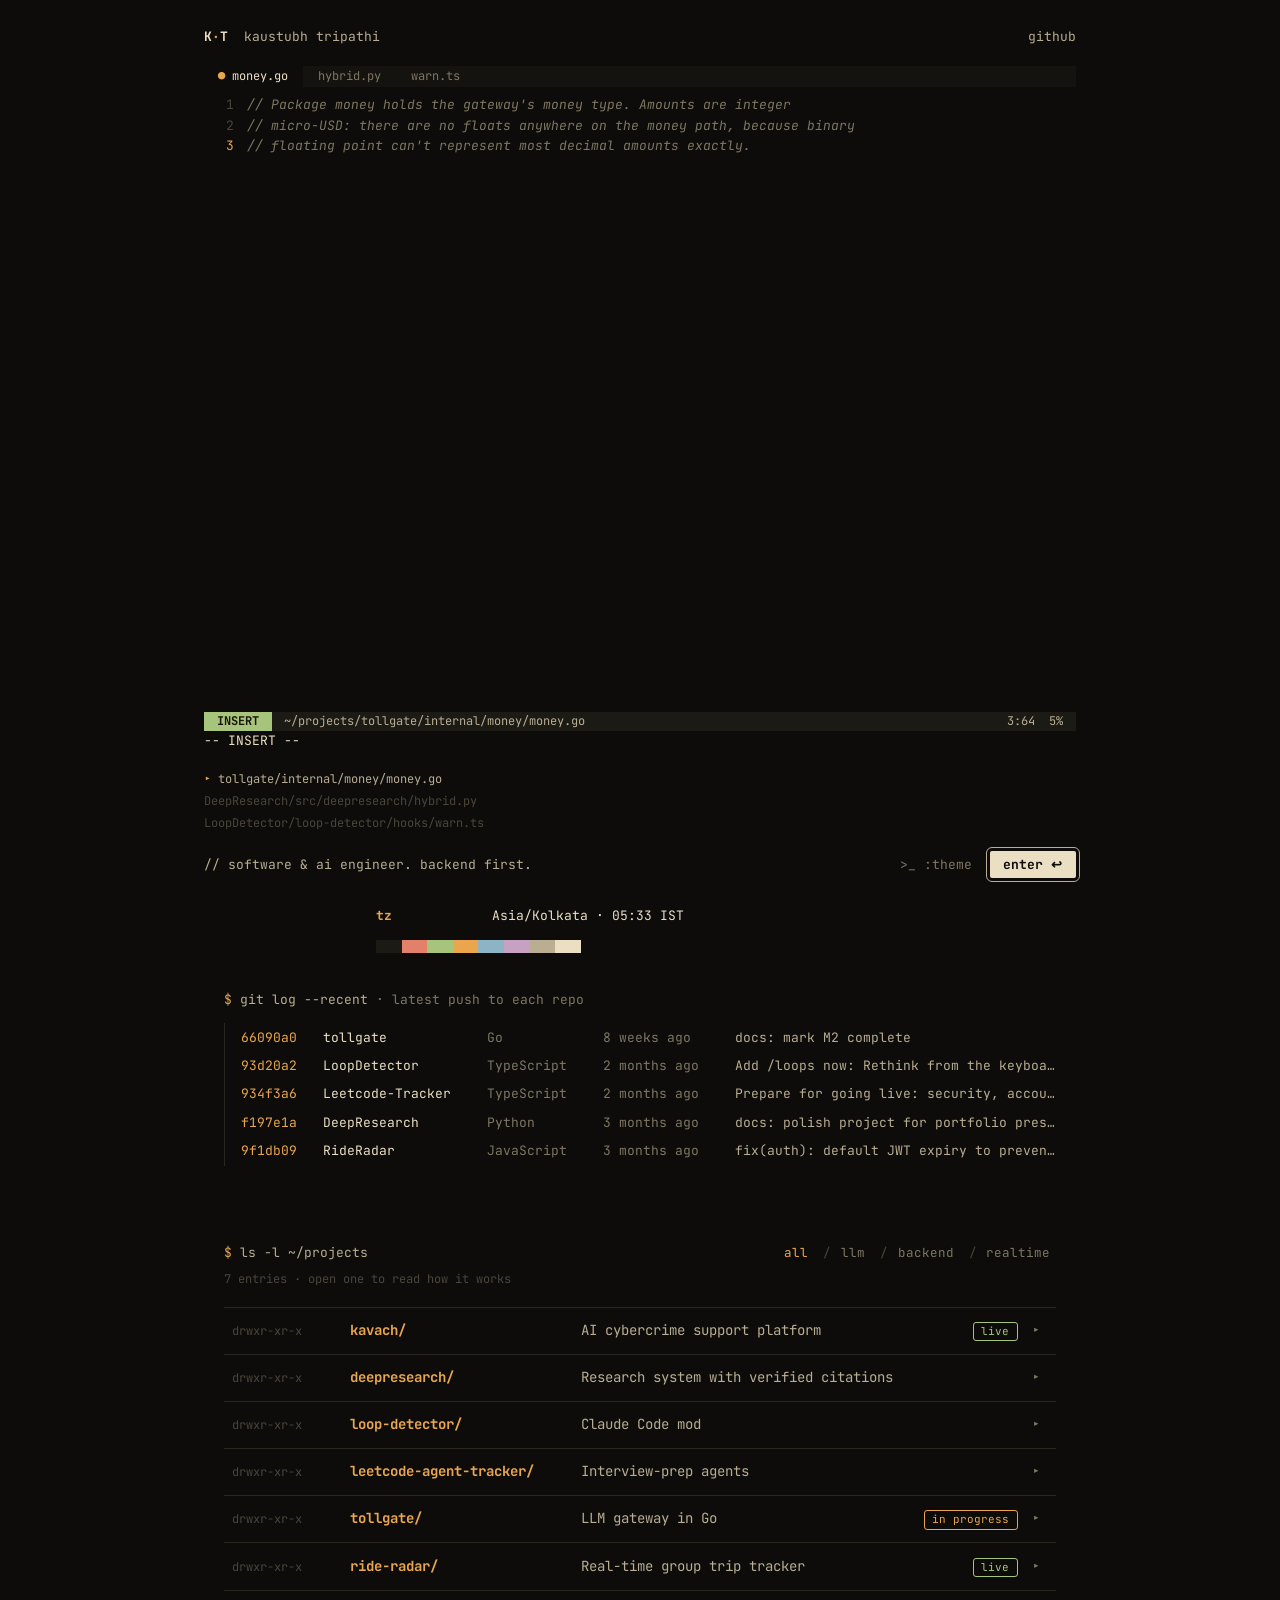
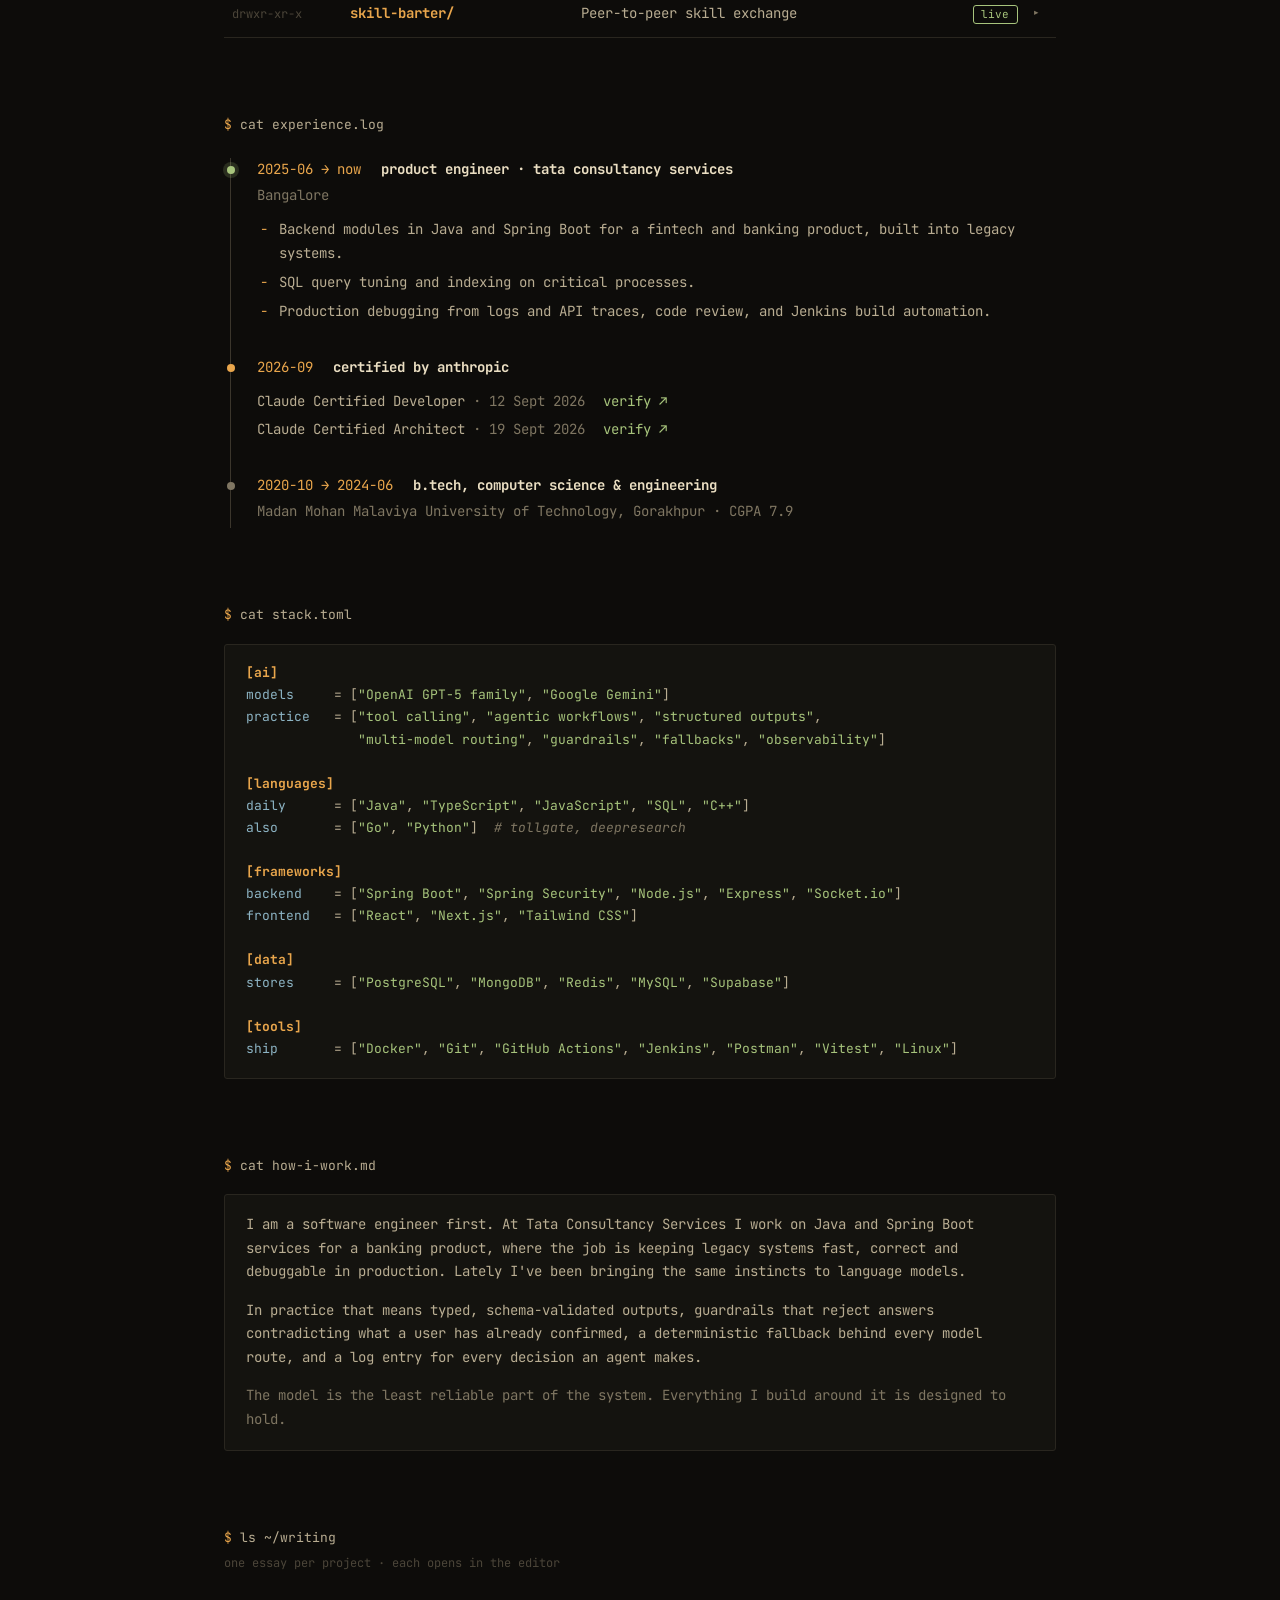
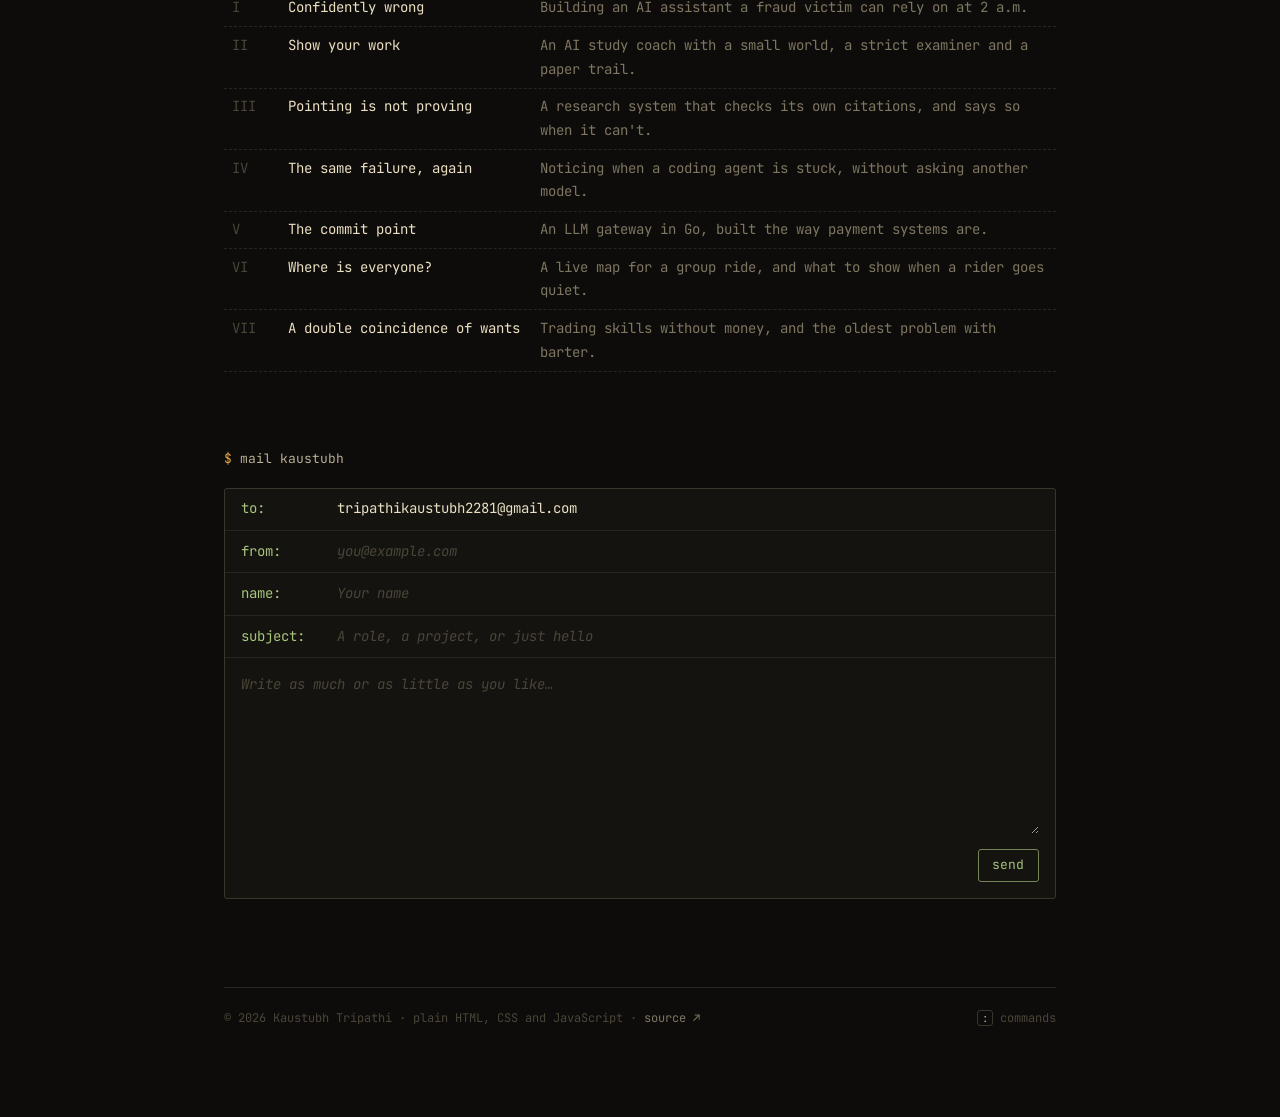
==== commit 6df50998: "Open on the name, without a portrait The braille portrait goes, along with its font and code. The op" ====
--- a/index.html
+++ b/index.html
@@ -17,7 +17,7 @@
     <meta property="og:image" content="https://kaustubh-tripathi.vercel.app/og.png" />
     <meta property="og:image:width" content="2400" />
     <meta property="og:image:height" content="1260" />
-    <meta property="og:image:alt" content="A terminal window: whoami, Kaustubh Tripathi, Software & AI Engineer, beside an ASCII portrait." />
+    <meta property="og:image:alt" content="A terminal window: whoami, Kaustubh Tripathi, Software & AI Engineer, open to software and AI engineering roles." />
     <meta name="twitter:card" content="summary_large_image" />
     <meta name="theme-color" content="#0d0c0a" />
     <link rel="icon" type="image/svg+xml" href="/favicon.svg" />
@@ -31,8 +31,6 @@
     <!-- Google's JetBrains Mono subsets leave out box drawing and arrows; these come from the same
          font, so the diagrams line up. Extend `text` when a new symbol appears on the page. -->
     <link href="https://fonts.googleapis.com/css2?family=JetBrains+Mono:wght@400;700&amp;display=swap&amp;text=%E2%86%90%E2%86%92%E2%86%97%E2%86%A9%E2%94%80%E2%94%82%E2%94%8C%E2%94%90%E2%94%94%E2%94%98%E2%94%9C%E2%94%A4%E2%94%AC%E2%94%B4%E2%94%BC%E2%95%90%E2%96%88%E2%96%B2%E2%96%B8%E2%96%BA%E2%96%BC%E2%97%84%E2%97%8F%E2%9C%93" rel="stylesheet" />
-    <!-- The portrait is braille, from Noto Sans Symbols 2: every pattern the same width. -->
-    <link href="https://fonts.googleapis.com/css2?family=Noto+Sans+Symbols+2&amp;display=swap" rel="stylesheet" />
     <link rel="stylesheet" href="/styles.css" />
 
     <script>
@@ -102,79 +100,6 @@
       <main id="main">
         <!-- whoami -->
         <section class="hero" id="top" aria-labelledby="name">
-          <div class="hero-art">
-            <pre class="portrait" id="portrait" role="img" aria-label="A comic-style portrait of Kaustubh Tripathi drinking through a red straw, inked in braille dots from a photograph.">⠀⠀⠀⠀⠀⠀⠀⠀⠀⠀⠀⠀⠀⠀⠀⠀⠀⠀⠀⠀⠀⠀⣀⣠⠤⠤⢖⢖⢖⠞⠝⠝⠝⠉⠉⠓⠒⠒⠒⠒⠦⠤⢤⣀⡀
-⠀⠀⠀⠀⠀⠀⠀⠀⠀⠀⠀⠀⠀⠀⠀⠀⢀⣀⡤⠖⠟⠍⠕⢅⠔⠅⠕⠅⠁⠄⠁⠅⠀⠄⠁⠅⠁⠅⠁⠁⠀⠄⠀⠉⠍⠉⠓⠲⢤⣀⣀
-⠀⠀⠀⠀⠀⠀⠀⠀⠀⠀⠀⠀⠀⢀⡴⠞⢝⢄⢑⢅⢕⢕⠝⠑⠝⠅⠀⠅⠁⠅⠁⠅⠁⠅⠁⠅⠁⠅⠁⠅⠁⠅⠁⠁⠁⠅⠕⠄⠄⠄⠌⠙⠶⢦⡀
-⠀⠀⠀⠀⠀⠀⠀⠀⠀⠀⢀⣠⠞⢉⢔⠔⠝⠕⠝⠅⠕⠀⠁⠄⠁⠅⠁⠅⠁⠅⠁⠅⠁⠅⠁⠅⠁⠅⠁⠄⠀⠅⠁⠅⠁⠅⠀⠅⠁⠁⠁⠄⠀⠀⠉⢗⢦⣀
-⠀⠀⠀⠀⠀⠀⠀⠀⢀⡴⠋⢠⢴⠅⠕⠄⠀⠅⠁⠄⠁⠅⠁⠅⠁⠅⠁⠅⠁⠅⠁⠅⠁⠅⠀⠅⠁⠅⠁⠅⠁⠅⠁⠅⠁⠅⠁⠅⠁⠅⠁⠅⠁⠄⠁⠄⠀⠈⠙⠶⡄
-⠀⠀⠀⠀⠀⠀⠀⣰⠟⠅⠐⢕⠍⠁⠀⠅⠀⠅⠁⠁⠁⠅⠁⠁⠁⠅⠁⠅⠁⠅⠁⠅⠁⠅⠁⠅⠁⠅⠁⠅⠁⠅⠁⠅⠁⠅⠁⠅⠁⠅⠁⠅⠁⠅⠁⠅⠁⠄⠀⠀⠙⢳⣀
-⠀⠀⠀⠀⠀⣠⠞⠅⠅⢠⠼⠕⠁⠅⠁⠅⠑⠁⠕⠅⠕⠅⠁⠅⠁⠅⠁⠅⠔⠅⠁⠅⠁⠅⠁⠅⠁⠅⠁⠅⠁⠅⠁⠅⠁⠅⠁⠅⠁⠅⠁⠅⠁⠅⠁⠅⠁⠅⠁⠅⠀⠀⠙<span class="straw">⠶⡄</span>
-⠀⠀⠀⠀⢠⠇⠕⠁⢰⠽⠁⠀⠀⠅⠁⠁⠔⠅⠕⠅⠁⠅⠁⠅⠁⠅⠁⠅⠁⠅⠁⠅⠁⠅⠁⠅⠁⠅⠁⠅⠁⠅⠁⠅⠁⠅⠁⠅⠁⠅⠁⠅⠁⠅⠁⠅⠁⠅⠁⠅⠁⠅⠀⠅⠍⢳
-⠀⠀⠀⠀⡞⠁⢔⢔⠝⠀⠀⠄⠁⠁⠔⠅⠕⠅⠁⠅⠁⠅⠁⠅⠁⠅⠁⠅⠁⠅⠁⠅⠁⠅⠁⠅⠁⠅⠁⠅⠁⠅⠁⠅⠁⠅⠁⠅⠁⠅⠁⠅⠁⠅⠁⠅⠁⠅⠁⠅⠁⠅⠁⠅⠁⠉⢳⡀
-⠀⠀⠀⢀⡇⢸⠍⠅⠀⠅⠁⠅⠁⠁⠕⠅⠁⠄⠁⠅⠁⠅⠁⠅⠁⠅⠁⠅⠁⠅⠁⠅⠁⠅⠁⠅⠁⠅⠁⠅⠁⠅⠁⠅⠁⠅⠁⠅⠁⠅⠁⠅⠁⠅⠁⠅⠁⠅⠁⠅⠁⠅⠁⠅⠑⠅⠀⢷⡀
-⠀⠀⠀⠘⣖⠕⠀⠀⠀⠅⠁⠅⠁⠅⠁⠅⠁⠅⠁⠅⠁⠅⠁⠅⠁⠅⠁⠅⠁⠅⠁⠅⠁⠅⠁⠅⠁⠅⠁⠅⠁⠅⠁⠅⠁⠅⠁⠅⠁⠅⠁⠅⠁⠅⠁⠅⠁⠅⠁⠅⠁⠅⠁⠅⠀⠅⠅⠁⠳⡄
-⠀⠀⠀⠀⢻⡀⠁⠅⠁⠅⠁⠅⠁⠅⠁⠅⠁⠅⠁⠅⠁⠅⠁⠅⠁⠅⠁⠅⠁⠅⠁⠅⠁⠅⠁⠅⠁⠅⠁⠅⠁⠅⠁⠅⠅⠅⠅⠅⠁⠅⠁⠅⠁⠅⠁⠅⠁⠅⠁⠅⠁⠅⠁⠅⠁⠁⠕⠄⠁⢧
-⠀⠀⠀⠀⠀⢧⠁⠅⠁⠅⠁⠅⠁⠅⠁⠅⠁⠅⠁⠅⠁⠅⠁⠅⠁⠅⠁⠅⢁⢅⢄⢅⠀⠄⠁⠁⠁⠅⠁⠅⠕⠅⠕⠅⠕⠅⠕⠅⠕⠅⠅⠅⠁⠅⠁⠅⠁⠅⠁⠅⠁⠅⠁⠅⠁⠅⠁⠅⠀⠽⡄
-⠀⠀⠀⠀⠀⠈⠧⡅⠁⠅⠁⠅⠁⠅⠁⠅⠁⠅⠁⠅⠁⠅⠁⠅⠁⠅⠁⢔⢽⢽⢝⢽⢽⢽⢵⢔⢔⢔⢔⢕⢕⢕⢕⢕⢕⢅⠕⠅⠕⠅⠕⠅⠁⠅⠁⠅⠁⠅⠁⠅⠁⠅⠁⠅⠁⠅⠁⠅⠁⠅⢧
-⠀⠀⠀⠀⠀⠀⠀⠙⣇⠅⠁⠅⠁⠅⠁⠅⠁⠅⠁⠅⠁⠅⠁⠅⠁⠅⢅⢽⢽⢽⢽⢽⢽⢽⢽⢽⢽⢕⢝⢕⢝⢕⢝⢕⢝⢕⢕⠅⠕⠅⠕⠅⠁⠅⠁⠅⠁⠅⠁⠅⠁⠅⠁⠅⠁⠅⠁⠅⠁⠅⢘⡆
-⠀⠀⠀⠀⠀⠀⠀⠀⠈⠳⣅⠅⠁⠅⠁⠅⠁⠅⠁⠅⠁⠅⠁⠅⠑⢅⢝⢽⢽⢽⢽⢽⢽⢽⢽⢽⢽⢕⢝⢕⢝⢕⢝⢕⢝⢕⢝⢕⠕⠅⠕⠅⠅⠅⠁⠅⠁⠅⠁⠅⠁⠅⠁⠅⠁⠅⠁⠅⠁⠅⢸
-⠀⠀⠀⠀⠀⠀⠀⠀⠀⠀⠈⠳⣅⠅⠁⠅⠁⠅⠁⠅⠁⠅⠁⠅⢕⢕⢝⢽⢽⢽⢽⢽⢽⢽⢽⢽⢽⢽⢝⢕⢝⢕⢝⢕⢝⢕⢝⢕⢕⠅⠕⠅⠕⠅⠁⠅⠁⠅⠁⠅⠁⠅⠁⠅⠁⠅⠁⠅⠀⠅⢸
-⠀⠀⠀⠀⠀⠀⠀⠀⠀⠀⠀⠀⠈⠳⡅⠁⠁⠅⠁⠅⠁⠅⢕⢕⢝⢵⢽⢽⢽⢽⢽⢽⢽⢽⢽⢽⢽⢽⢝⢕⢝⢕⢝⢕⢝⢕⢝⢕⢝⠅⠕⠅⠕⠅⠕⠅⠁⠅⠁⠅⠁⠅⠁⠅⠁⠅⠁⠅⠀⠅⢸
-⠀⠀⠀⠀⠀⠀⠀⠀⠀⠀⠀⠀⠀⠀⣗⣁⢀⢁⢔⢔⢔⢕⢽⢵⢽⢽⢽⢽⢽⢽⢽⢽⢽⢽⢽⢽⢽⢽⢽⢵⢝⢕⢝⢕⢝⢕⢝⢕⢝⠅⠕⠅⠕⠅⠕⠅⠕⠅⠁⠅⠁⠅⠁⠅⠁⠅⠁⠅⠀⠅⢸⡄
-⠀⠀⠀⠀⠀⠀⠀⠀⠀⠀⠀⠀⠀⢰⢿⣿⢽⢽⢽⢽⢽⢽⢽⢽⢽⢽⢽⢽⢽⢽⢽⢽⢽⢽⢽⢽⢽⢽⢽⢽⢽⢕⢝⢕⢝⢕⢝⢕⢝⠅⠕⠅⠕⠅⠕⠅⠕⠅⠕⠅⠁⠅⠁⠅⠁⠅⠕⠅⠀⠁⠸⣷⡀
-⠀⠀⠀⠀⠀⠀⠀⠀⠀⠀⠀⠀⠀⢸⢸⣿⢿⢽⢽⢽⢽⢽⢽⢽⢽⢽⢽⢽⢽⢽⢽⢽⢽⢽⢽⢽⢽⢽⢽⢽⢽⢕⢝⢕⠝⠅⠝⠅⠕⠅⠕⠅⠕⠅⠕⠅⠕⠅⠕⠅⠅⠅⠁⠅⠁⠅⠕⠅⠕⠅⠀⢻<span class="straw">⢷</span>
-⠀⠀⠀⠀⠀⠀⠀⠀⠀⠀⠀⠀⠀⢸⠘⣿⢿⢽⢽⢽⢽⢽⢽⢽⢽⢽⢽⢽⢽⢽⢽⢽⢽⢽⢽⢽⢽⢽⠝⠙⠉⠁⠀⠅⠕⠅⠕⠅⠕⠄⠄⠄⠕⠅⠕⠅⢕⢅⢕⠅⠕⠅⠁⠅⠁⠅⠕⠅⠕⠅⠄⠀⢽⡄
-⠀⠀⠀⠀⠀⠀⠀⠀⠀⠀⠀⠀⠀⢸⠀⢿⢿⢽⢽⢽⢽⢽⢽⢽⢽⢽⢽⢽⢽⢽⢽⢽⢽⢝⢝⠕⠍⠀⠀⠄⠁⠅⠁⠅⠁⠅⠕⠅⠕⠅⠕⠅⠕⠅⠕⠅⠝⠕⢝⢕⢕⠅⠕⠅⠑⠅⠕⠅⠕⠅⠅⠀⢸⡇
-⠀⠀⠀⠀⠀⠀⠀⠀⠀⠀⠀⠀⠀⢸⡀⢌⠟⠀⠐⠄⠀⠀⠉⠁⠙⠙⠝⠝⢝⢝⢝⢕⢝⠕⠕⠅⠄⠅⠁⠅⠁⠅⠁⠅⠁⠁⠁⠁⠁⠁⠑⠅⠕⠅⠕⠅⠕⠅⠕⠕⢝⢅⠕⠅⠑⠅⠕⠅⠕⠅⠕⠀⠀⢻
-⠀⠀⠀⠀⠀⠀⠀⠀⠀⠀⠀⠀⠀⠀⡇⢕⢁⠀⠔⠄⠁⠅⠁⠅⠁⠅⠑⠅⠝⢕⢝⢕⢝⢅⠕⠅⠅⠅⠁⠅⠁⢄⢵⠄⠀⠁⠁⠀⠕⠅⠔⠅⠕⠅⠕⢅⢕⠅⠕⠅⠝⠅⠕⠅⠐⠅⠕⠅⠕⠅⠕⠀⠘⡼
-⠀⠀⠀⠀⠀⠀⠀⠀⠀⠀⠀⠀⠀⠀⡇⠑⢝⠅⠁⠅⠁⠅⠁⠅⠁⠁⠁⠅⠀⢑⢝⢕⢝⢕⠕⠅⠕⠅⠕⠅⠕⠅⠍⠍⠝⠄⠔⠅⠕⠅⠕⢅⢕⢕⢝⢕⢝⢕⢝⢕⢕⠅⠕⠅⠔⠅⠕⠅⠅⠅⠕⠀⠀⡇
-⠀⠀⠀⠀⠀⠀⠀⠀⠀⠀⠀⠀⠀⠀⢧⠀⢽⠄⠀⢠⢼⢄⠀⠁⠁⠀⠕⠅⠕⠕⢽⢽⢽⢕⢝⢅⢕⢅⠕⠅⠕⠅⠕⠅⠑⠁⠑⢁⢁⢄⢕⢕⢝⢕⢝⢕⢝⢕⢝⢕⢝⠅⠕⠅⠕⠅⠅⠀⠕⠅⠕⠀⢼⠁
-⠀⠀⠀⠀⠀⠀⠀⠀⠀⠀⠀⠀⠀⠀⢸⠀⢼⣅⠀⢽⠉⠑⠙⠅⠕⠅⠕⠁⢔⢕⢽⢽⢽⢕⢝⢕⢝⢕⢝⢕⢝⢕⢝⢕⢝⢕⢝⢕⢝⢵⢽⢽⢽⢕⢝⢕⢝⢕⢝⢕⢝⠕⠕⠅⠕⠅⠕⠅⠕⠅⠕⢀⡽
-⠀⠀⠀⠀⠀⠀⠀⠀⠀⠀⠀⠀⠀⠀⠈⡇⢹⣿⠅⢹⢽⢔⠑⠁⢁⢁⢔⢵⢽⢽⢽⢽⢽⢕⢝⢕⢝⢕⢝⢕⢝⢽⢽⢽⢽⢵⢽⢽⢽⢽⢽⢽⢝⢕⢝⢕⢝⢕⢝⠕⠝⠅⠕⠅⠕⠅⠕⠅⠕⠅⢕⡞
-⠀⠀⠀⠀⠀⠀⠀⠀⠀⠀⠀⠀⠀⠀⠀⢧⢸⣿⠇⢸⢽⢽⢽⢵⢽⢵⢽⢽⠽⢽⢽⢽⢽⢽⢝⢕⢝⢕⠝⠕⢝⢽⢽⢽⢽⢽⢽⢽⢽⢽⢽⢽⢝⢕⢝⢕⢝⠕⠕⠅⠕⠅⠕⠅⠕⠅⠕⠅⢕⣥⠟
-⠀⠀⠀⠀⠀⠀⠀⠀⠀⠀⠀⠀⠀⠀⠀⠸⡌⣿⢷⢽⢽⢽⢽⢽⢽⢽⢽⠽⠀⢹⢽⢽⢽⢽⢽⢕⢝⢕⢕⢅⠄⠉⢽⢽⢽⢽⢽⢽⢽⢽⢽⢕⢝⢕⢝⢕⠝⠅⠕⠅⠕⠅⠕⠅⠕⠅⢔⡵⠋⠁
-⠀⠀⠀⠀⠀⠀⠀⠀⠀⠀⠀⠀⠀⠀⠀⠀⢧⢹⢿⢽⢽⢽⢽⢽⢽⢽⠽⠁⢼⢽⢽⢽⢽⢽⢽⢕⢝⢕⢝⢕⠕⠄⢸⢽⢽⢽⢽⢽⢽⢽⢝⢕⢝⢕⢝⢕⠕⠅⠕⠅⠕⠅⠕⠅⠕⠅⣽
-⠀⠀⠀⠀⠀⠀⠀⠀⠀⠀⠀⠀⠀⠀⠀⠀⢸⡀⢿⣽⢽⢽⢽⢽⢽⢽⢅⢀⢽⠝⢽⢽⢽⢽⢝⠕⠝⠅⠝⠅⠕⢅⢸⢽⢽⢽⢽⢽⢝⢕⢝⢕⢝⢕⢝⠅⠕⠅⠕⠅⠕⠅⠕⠅⠕⠅⡇
-⠀⠀⠀⠀⠀⠀⠀⠀⠀⠀⠀⠀⠀⠀⠀⠀⠀⢧⠈⢿⢼⢽⢽⢽⢽⢕⢝⢵⢽⢵⢴⢝⠝⠕⠕⠁⠁⠅⠕⠅⢕⢕⢝⢽⢝⢝⢝⢕⢝⢕⢝⢕⢝⢕⢝⠅⠕⠅⠕⠅⠕⠅⠕⠅⠕⢽⠁
-⠀⠀⠀⠀⠀⠀⠀⠀⠀⠀⠀⠀⠀⠀⠀⠀⠀⠈⣇⠸⢽⢽⢽⢝⢝⢕⢝⢕⢝⠝⠍⠁⠕⠅⠕⠅⠀⠅⠑⠅⠝⠕⠝⠕⠝⠅⠝⠕⢝⢕⢝⢕⢝⢕⠝⠅⠕⠅⠕⠅⠕⠅⠕⠅⠕⠍⣇
-⠀⠀⠀⠀⠀⠀⠀⠀⠀⠀⠀⠀⠀⠀⠀⠀⠀⠀⠸⡄⠸⢽⢽⢕⢝⢕⢝⠕⠝⠅⠁⠁⢀⢅⢑⠅⠔⠅⠁⠅⠕⠅⠕⠅⠕⠅⠁⠅⠐⢕⢝⢕⠝⠅⠕⠅⠕⠅⠕⠅⠕⠅⠕⠅⠕⠅⢽⡀
-⠀⠀⠀⠀⠀⠀⠀⠀⠀⠀⠀⠀⠀⠀⠀⠀⠀⠀⠀⢳⡀⠘⢝⢕⢝⢕⢝⠅⠐⠁⠔⠅⠝⠕⠝⠅⠕⠅⠕⠅⠕⠅⠕⠅⠁⠁⠅⠅⠔⢕⢝⠕⠕⠅⠕⠅⠕⠅⠕⠅⠕⠅⠕⠅⠕⠅⠕⠧⣄⡀
-⠀⠀⠀⠀⠀⠀⠀⠀⠀⠀⠀⠀⠀⠀⠀⠀⠀⠀⠀⠀⢳⡀⠙⢕⢝⢕⢝⢅⠑⠄⠕⠅⠀<span class="straw">⢄⢔⠅</span>⠕⠁⠁⠅⠁⠁⠀⠄⠕⢅⢕⢅⢕⢕⠝⠅⠕⠅⠕⠅⠕⠅⠕⠅⠕⠅⠕⠅⠕⠅⠕⠅⠕⠍⠝⠖⠦⣄⣀
-⠀⠀⠀⠀⠀⠀⠀⠀⠀⠀⠀⠀⠀⠀⠀⠀⠀⠀⠀⠀⠀⠳⡄⠀⠙⢕⢝⢕⢕⠅⢕⢕<span class="straw">⢜⢕⢝⠅⠕</span>⠁⢁⢅⢔⠅⠕⠅⢕⢕⢝⢕⢝⢕⠕⠅⠕⠅⠕⠅⠕⠅⠁⠅⠁⠅⠑⠅⠕⠅⠕⠅⠕⠅⠕⠅⠕⠅⠝⠗⢦⡀
-⠀⠀⠀⠀⠀⠀⠀⠀⠀⠀⠀⠀⠀⠀⠀⠀⠀⠀⠀⠀⠀⠀⠳⡅⠀⠑⢝⢕⢝⠕⢝⠕⢝<span class="straw">⢕⢝⠅⠅</span>⠀⢝⢕⠝⠅⠕⠅⢝⢕⢝⢕⢝⠕⠕⠅⠕⠅⠕⠅⠁⠅⠁⠅⠁⠅⠕⠅⠕⠅⠕⠅⠕⠅⠕⠅⠕⠅⠑⠅⠕⠍⠗⢦⣀
-⠀⠀⠀⠀⠀⠀⠀⠀⠀⠀⠀⠀⠀⠀⠀⠀⠀⠀⠀⠀⠀⠀⠀⠹⣅⠄⠀⠑⢝⢕⢝⢅⢜<span class="straw">⢕⢝⠅⠅</span>⠀⠝⠅⠑⠁⢕⢕⢝⢕⢝⢕⠝⠅⠕⠅⠁⠅⠁⠅⠁⠅⠁⠅⠁⠅⠕⠅⠕⠅⠕⠅⠕⠅⠕⠅⠅⠅⠁⠅⠁⢀⢜⢕⢜⠗⢦⡀
-⠀⠀⠀⠀⠀⠀⠀⠀⠀⠀⠀⠀⠀⠀⠀⠀⠀⠀⠀⠀⠀⠀⠀⠀⠘⢧⡁⠀⠘⢕⢝⢕⢝<span class="straw">⢅⢝⢕⠅</span>⠄⠄⠄⢄⢔⢽⢵⢝⢕⢝⢕⠕⠅⠕⠅⠁⠅⠁⠅⠁⠅⠁⠅⠕⠅⠕⠅⠕⠅⠕⠅⠕⠅⠕⠅⠅⠅⠁⠁⢀⢕⢝⢕⢝⢅⢕⢝⢷⣄⡀
-⠀⠀⠀⠀⠀⠀⠀⠀⠀⠀⠀⠀⠀⠀⠀⠀⠀⠀⠀⠀⠀⠀⠀⠀⠀⠀⠹⣅⠀⠄⠝⠀<span class="straw">⢝⢄⢝⢕⠕</span>⠅⠕⠅⠙⢽⢽⢝⠝⢕⠝⠅⠕⠅⠁⠅⠁⠅⠁⠅⠁⠅⠕⠅⠕⠅⠕⠅⠕⠅⠕⠅⠕⠅⠕⠅⠕⠅⢑⢕⢝⢕⢝⢕⢝⢕⢝⢕⢝⢕⠝⢷⢦⡀
-⠀⠀⠀⠀⠀⠀⠀⠀⠀⠀⠀⠀⠀⠀⠀⠀⠀⠀⠀⠀⠀⠀⠀⠀⠀⠀⠀⠈⠳⡄⠁⠁<span class="straw">⢝⢕⢝⢕⢕</span>⠅⠕⠅⠐⠕⢝⠕⠝⠅⠕⠅⠁⠅⠁⠅⠁⠅⠅⠅⠕⠅⠕⠅⠕⠅⠕⠅⠕⠅⠕⠅⢕⢄⢕⢕⠕⢁⢝⢕⢝⢕⢝⢕⢝⢕⢝⢕⢝⢕⠅⢐⠌⠛⢷⣦⣀⡀
-⠀⠀⠀⠀⠀⠀⠀⠀⠀⠀⠀⠀⠀⠀⠀⠀⠀⠀⠀⠀⠀⠀⠀⠀⠀⠀⠀⠀⠀⠙⣇⢰<span class="straw">⢝⢐⢝⢕</span>⠝⠅⠕⠅⠕⠅⠕⠅⠕⠅⠁⠅⠁⠁⠄⠅⠕⠅⠕⠅⠕⠅⠕⠅⠕⠅⠕⠅⠕⠅⢕⢕⢝⢕⢝⢕⢜⢕⢝⢕⢝⢕⢝⢕⢝⢕⢝⢕⢝⠅⢐⢕⢅⢄⠔⠀⠉⠙⠲⣄
-⠀⠀⠀⠀⠀⠀⠀⠀⠀⠀⠀⠀⠀⠀⠀⠀⠀⠀⠀⠀⠀⠀⠀⠀⠀⠀⠀⠀⠀⠀⠘<span class="straw">⢧⢁⢕⢝⢕⢕⢄</span>⠅⠁⠁⠁⠁⠁⠁⠅⠅⠄⠕⠅⠕⠅⠕⠅⠕⠅⠕⠅⠕⠅⠕⠅⠕⠅⠕⢕⢝⢕⢝⢕⢝⢕⢝⢕⢝⢕⢝⢕⢝⢕⢝⢕⢝⢕⠍⢔⢝⢕⢝⢕⢝⢔⢔⢕⢝⢜⢍⢷⣄⡀
-⠀⠀⠀⠀⠀⠀⠀⠀⠀⠀⠀⠀⠀⠀⠀⠀⠀⠀⠀⠀⠀⠀⠀⠀⠀⠀⠀⠀⠀⠀⠀<span class="straw">⠈⣟⢕⢝⢕⢝⢕⢝</span>⢕⢝⢕⢕⠅⠕⠅⠕⠅⠕⠅⠕⠅⠕⠅⠕⠅⠕⠅⠕⠅⠕⠅⠕⠅⢑⢕⢝⢕⢝⢵⢝⢕⢝⠕⠉⢕⢝⢕⢝⢕⢝⢕⢝⢕⢜⢕⢝⢕⢝⢕⠝⢕⢝⢕⢝⢕⢝⢕⢄⠉⠳⣄⡀
-⠀⠀⠀⠀⠀⠀⠀⠀⠀⠀⠀⠀⠀⠀⠀⠀⠀⠀⠀⠀⠀⠀⠀⠀⠀⠀⠀⠀⠀⠀⠀⠀<span class="straw">⣟⠕⠝⢕⢝⢕⠝</span>⢕⢝⢕⢝⢕⢕⢅⠕⠅⠕⠅⠕⠅⠕⠅⠕⠅⠕⠅⠕⠅⠕⠅⠕⢁⢝⢕⢝⢕⢽⢝⢝⢕⠝⠅⢘⢕⢝⢕⢝⢕⢝⢕⠍⢐⢝⢕⢝⢕⢝⠕⢀⢕⢝⢕⢝⢕⢝⢄⢴⢼⢽⣿⢿⠷⣄⡀
-⠀⠀⠀⠀⠀⠀⠀⠀⠀⠀⠀⠀⠀⠀⠀⠀⠀⠀⠀⠀⠀⠀⠀⠀⠀⠀⠀⠀⠀⠀⠀⠀<span class="straw">⡗⠁⠑⠑⠝⢕</span>⠀⢑⢝⢕⢝⢕⢝⢕⢕⢅⠕⠅⠕⠅⠕⠅⠕⠅⠕⠅⠕⠅⠕⠁⢠⢵⢽⢵⢝⢕⢝⢕⢝⢕⠕⠁⢝⢕⢝⢕⢝⢕⢝⠅⢐⢕⢝⢕⢝⢕⠝⢁⢜⢕⢝⢕⢝⢕⠉⢀⢼⠝⠁⠐⠘⠽⢥⢽⢶⢤⡀
-⠀⠀⠀⠀⠀⠀⠀⠀⠀⠀⠀⠀⠀⠀⠀⠀⠀⠀⠀⠀⠀⠀⠀⠀⠀⠀⠀⠀⠀⣀⣀⣀⣿⣶⢶⣶<span class="straw">⢤</span>⣤⢤⣀⠉⠑⠝⢕⢝⢕⢝⢕⢝⢅⠕⠁⠕⠅⠕⠅⠕⠅⠅⢠⢴⢽⢽⢽⢽⢽⢝⢕⢝⢕⠉⢕⢍⢔⢝⢕⢝⢕⢝⢕⠉⢐⢝⢕⢝⢕⠝⠅⢕⢕⢝⢕⢝⢕⢝⢕⠜⢁⢄⢔⢜⠕⢕⢄⢄⠉⠙⠹⢷⣄
-⠀⠀⠀⠀⠀⠀⠀⠀⠀⠀⠀⠀⠀⠀⠀⠀⠀⠀⠀⣀⣀⣠⢤⣴⢶⣶⢾⣿⢿⣿⢿⣿⢿⣿⢿⣿⢿⣿⢿⣿⢿⣶⢦⣄⠈⠑⢝⢕⢽⢵⢽⢽⢴⢄⠑⠁⠕⠀⢸⢽⢽⢽⢽⢽⢽⢽⢝⢕⠝⠁⢀⢕⢝⢕⢝⢕⢝⢕⢝⠅⢐⢕⢝⢕⢝⢕⠕⢅⢝⢕⢝⢕⢝⢕⠝⢁⢔⢕⢝⢕⢝⢔⠝⠕⢉⢐⢝⢄⢄⢑
-⠀⠀⠀⠀⠀⠀⠀⠀⠀⠀⠀⠀⠀⠀⠀⠀⠀⠀⣠⣯⢭⣭⢭⣿⢽⣧⢼⣿⢿⣿⢿⣿⢿⣿⢿⣿⢿⣿⢿⣿⢿⣿⢿⣿⢷⣦⠘⢽⢽⢽⢽⢽⢽⢽⠅⠀⠕⠅⠘⢽⢽⢽⢽⢽⢽⢕⢝⠕⠕⢀⢝⢕⢝⢕⢝⢕⢝⢕⠍⢀⢜⢕⢝⢕⢝⠅⢔⢕⢝⢕⢝⢕⢝⠕⢀⢔⢝⢕⢝⢕⢝⢕⢝⢔⠝⢑⢝⢕⢕⢕
-⠀⠀⠀⠀⠀⠀⠀⠀⠀⠀⠀⠀⠀⠀⠀⠀⠀⢠⢿⣿⢿⣿⢿⡿⠟⠛⠛⠛⠛⠛⢛⣋⢉⣉⢛⠛⠻⠿⠿⣿⢿⣿⢿⣿⢿⣷⢄⢹⢽⢽⢽⢽⢽⢽⢥⠁⠕⠅⠅⠀⠌⠁⠀⠀⠘⢕⢝⠅⢀⢔⢝⢕⢝⠕⢝⢕⠝⠁⢔⢕⢝⢕⢝⢕⢅⢔⢝⢕⢝⢕⢝⠕⢙⢕⢝⢕⢝⢕⢝⢕⢝⢕⢝⢅⢜⢕⢝⢕⢝⢕
-⠀⠀⠀⠀⠀⠀⠀⠀⠀⠀⠀⠀⠀⠀⠀⠀⢰⣿⠟⠻<span class="straw">⢿</span>⣿⢿⣷⢶⣶⢿⠷⠶⢿⢿⣿⢿⣿⢿⣿⢷⣦⢤⣬⢩⢍⢙⠛⠿⣿⢿⣿⢽⢽⢽⢽⢽⢽⢽⠀⠑⠅⠀⠄⠅⠄⠁⠅⠀⢀⢝⢄⢝⢕⢝⢕⢝⢑⢝⠕⢁⢔⢝⢕⢝⢕⢝⢕⢝⢕⢝⢕⢝⢕⢝⢕⢜⢕⢝⢕⢝⢕⢝⢕⢝⠕⢀⢔⢝⢕⢝⢕⢝⢕
-⠀⠀⠀⠀⠀⠀⠀⠀⠀⠀⠀⠀⠀⠀⠀⡴⠋⢹⠿<span class="straw">⠰⢿</span>⣿⠿⠿⠋⢀⢀⢀⢀⢀⠀⠈⠛⠛⠛⠿⠿⣿⢿⣿⢿⣿⢽⢌⢥⠬⢻⣿⢅⢹⢽⢽⢽⢽⢽⠄⠐⠄⠕⠁⠁⠅⠁⠁⢀⢕⢝⢕⢝⢕⢙⢕⢝⢕⠝⠁⢜⢕⢝⢕⢝⢕⢝⢕⢝⢕⢝⢕⢝⢕⢝⢕⢝⢕⢝⢕⢝⢕⢝⢕⠝⢀⢜⢕⢝⢕⢝⢕⢝⠕
-⠀⠀⠀⠀⠀⠀⠀⠀⠀⠀⠀⠀⠀⢠⢞⠅⠀⣾⢧<span class="straw">⠼</span>⢿⢽⢥⢤⢴⢵⢽⢵⢽⢵⢝⢕⢔⢄⢄⠀⠀⠈⠙⢿⠿⣿⢿⣿⢿⡅⢠⢿⠿⢹⢽⢽⢽⠽⠉⠀⠕⠅⠀⠄⠁⠅⠁⢔⢝⢕⢝⢕⢝⢕⢝⢕⢝⠅⠀⢐⢝⢕⢝⢕⢝⢕⢝⢕⢝⢕⢝⢕⢝⢕⢝⢕⢝⢕⢝⢕⢝⢕⢝⠕⠀⢔⢝⢕⢝⢕⢝⢕⢝⢕
-⠀⠀⠀⠀⠀⠀⠀⠀⠀⠀⠀⠀⡴⢟⢝⠅⠀⣿<span class="straw">⠇⢀⢝⢝⠝</span>⠝⠙⠙⠙⠙⢽⢽⢽⢽⢽⢵⢝⢕⠕⠅⠄⠀⠹⣿⢿⣿⢿⡿⢨⢽⢴⢽⢽⠽⠉⠀⠀⠄⠁⠁⠁⠅⠁⠀⠘⢕⢝⢕⢝⢕⢝⢕⢝⢕⢝⢄⢀⢕⢝⢕⢝⢕⢝⢕⢝⢕⢝⢕⢝⢕⢝⢕⢝⢕⢝⢕⢝⢕⢽⢕⠝⠁⢘⢕⢝⢕⢝⢕⢝⢕⢝⢕
-⠀⠀⠀⠀⠀⠀⠀⠀⠀⠀⠀⡞⢁⢕⢝⠅⠀⣿⠀<span class="straw">⢐⢝⢕⢝⠔</span>⢵⢿⢶⣦⢤⣌⠙⠙⠹⢽⢽⢵⢝⢅⠕⠅⠄⠘⢿⣿⢿⢡⢼⢽⢽⠽⠉⠄⠔⠅⠑⠅⠀⠅⠁⠅⠁⠅⠁⠑⠙⠕⠝⠝⠹⠽⢽⢵⢝⢕⢝⢕⢝⢕⢝⢕⢝⢕⢝⢕⢝⢕⢉⢕⢝⢕⢝⢕⢝⢕⢽⢽⢽⠕⠀⠀⢝⢕⢝⢕⢝⢕⢝⢕⢝⢕
-⠀⠀⠀⠀⠀⠀⠀⠀⠀⢀⣾⠅⢘⢕⢝⠅⠀⣿<span class="straw">⠄</span>⠀<span class="straw">⠙⠑⠙⢰</span>⢿⣾⢿⣿⢿⣿⢿⣷⢤⠀⢹⢽⢽⢕⢕⢅⠕⠄⠀⠹⢥⢼⢽⠽⠉⠀⠁⠁⠁⠅⠁⠅⠁⠅⠁⠅⠕⠅⠕⠅⠕⠄⠔⠄⠔⠀⠹⢝⢝⢕⢝⢕⢝⢕⢝⢕⢝⢕⢝⢕⢝⢕⢝⢕⢝⢕⢝⢕⢽⢽⢽⢽⢝⠁⠀⢐⢝⢕⢝⢕⢝⢕⢝⢕⢝⢕
-⠀⠀⠀⠀⠀⠀⠀⠀⢀⡞⢝⢅⢘⠕⠉⢠⢾⣿⢷⠶⠽⠽⢽⢽⢍⠉⠉⠙⠛⢿⢿⣿⢿⣷⠀⢽⢽⢽⢝⢕⢕⠅⠄⠀⠉⠙⠉⠀⠀⠄⠁⠅⠁⠅⠕⠅⠁⠀⠕⠅⠕⠅⠕⠅⠕⠅⠕⠅⠕⠄⠅⠁⢙⢕⢝⢕⢝⢕⢝⢽⢝⢕⢝⢕⢝⢕⢝⢕⢝⢕⢝⢽⢽⢽⢽⢽⠍⠀⠀⢕⢝⢕⢝⢕⢝⢕⢝⢕⢝⢕
-⠀⠀⠀⠀⠀⠀⠀⠀⡞⢔⢝⠕⠉⢀⢶⠟⢁⢼⢽⢴⢼⢴⢽⢝⢝⢕⠕⠄⠄⠀⠈⠙⠿⣿⢷⣈⠹⢽⢽⢵⢝⢕⢕⠅⠄⠅⠀⠅⠁⠅⠕⠅⠕⠅⠕⠁⠐⠅⠕⠅⠕⠅⠕⠅⠕⠅⠕⠅⠕⠅⠕⠀⢘⢕⢝⢕⢽⢵⢽⢝⢝⢕⢝⢕⢝⢕⢝⢕⢝⢕⢝⢽⢽⢽⢽⢕⠁⠀⢐⢕⢝⢕⢝⢕⢝⢕⢝⢕⢜⢕
-⠀⠀⠀⠀⠀⠀⠀⣸⠁⢑⢝⢅⠀⢼⢭⢤⢽⢽⢽⢽⢽⢽⢽⢽⢽⢕⢝⢕⢕⢅⢕⠄⠀⠈⠙⠻⢤⢸⢽⢽⢽⢕⢝⢅⠕⠅⠅⠅⠀⠅⠕⠅⠕⠅⠁⠄⠕⠅⠕⠅⠕⠅⠕⠅⠕⠅⠕⠅⠕⠁⢔⢕⢝⢕⢝⢽⢽⢝⢝⢕⢝⢕⢝⢕⢝⢕⢝⢕⢝⢕⢽⢽⢽⢽⢝⠅⠁⢀⢜⢕⢝⢕⢝⢕⢝⢕⢝⢕⢝⢕
-⠀⠀⠀⠀⠀⠀⢠⠇⠀⢕⢝⢕⢄⢐⠙⢅⢄⠄<span class="straw">⠙⢽</span>⢽⢝⠝⠽⢽⢽⢽⢵⢝⢕⢝⢕⢕⠅⠄⠄⠀⠉⠙⠹⢽⢝⢝⢕⢕⠅⠕⠅⠕⠅⠕⠅⠁⠀⠔⠅⠕⠅⠕⠅⠕⠅⠕⠅⠕⠅⠕⠅⠕⠀⢝⢕⢽⢵⢽⢽⢝⢕⢝⢕⢝⢕⢝⢕⢝⢕⢝⢕⢝⢵⢽⢽⢽⢽⢝⠁⠀⢐⢝⢕⢝⢕⢝⢕⢝⢕⢝⢕⢝⢕
-⠀⠀⠀⠀⠀⢀⣞⠁⠀⠕⢝⢕⢝⢕⠀⢵⢽<span class="straw">⠁⢜⢕⠍⢐⢴</span>⢤⢀⡉⠙⢽⢽⢽⢽⢕⢝⢕⢕⢅⠕⠅⠔⠄⠜⠕⠝⠕⠝⠅⠕⠅⠕⠅⠕⠁⠀⠅⠕⠅⠕⠅⠕⠅⠕⠅⠕⠅⠕⠅⠕⠅⠅⠄⠙⢽⢽⢽⢽⢕⢝⢕⢝⢕⢝⢕⢝⢕⢝⢕⢝⢕⢝⢽⢽⢽⢽⢕⠝⠀⠀⢔⢝⢕⢝⢕⢝⢕⢝⢕⢝⢕⢝⢕
-⠀⠀⠀⠀⠀⣸⢝⠀⠕⠅⠝⠕⠙⢁⢀⣤⢿<span class="straw">⣄⢀⢄⢕⠔⠉</span>⠹⠿⣿⢶⣄⠈⠙⠽⢽⢽⢵⢝⢕⢝⢕⢕⢅⠕⠅⠕⠅⠕⠅⠕⠅⠕⠅⠁⠀⠕⠅⠁⠅⠕⠅⠕⠅⠕⠅⠕⠅⠕⠅⠕⠅⠕⠅⠄⠈⢽⢽⢝⢕⢝⢕⢝⢕⢝⢕⢝⢕⢝⢕⢝⢕⢝⢽⢽⢽⢝⢕⠅⠁⢀⢕⢝⢕⢝⢕⢝⢕⢝⢕⢝⢕⢝⢕
-⠀⠀⠀⠀⢠⠇⢝⠄⠕⠅⠁⢡⢾⠿⢿⠟⠋⢻⢽⢝⢝⢕⢄⢄⢀⠀⠉⠙⠛⢂⢄⠉⢹⢽⢽⢵⢝⢕⢝⢕⢝⢅⠕⠅⠕⠅⠕⠅⠕⠅⠕⠅⠁⠅⠕⠅⠕⠅⠕⠅⠕⠅⠕⠅⠕⠅⠕⠅⠕⠅⠕⠄⠘⢕⢝⢕⢝⢕⢝⢕⢝⢕⢝⢕⢝⢕⢝⢕⢽⢽⢽⢝⢝⢕⠁⠀⢘⢕⢝⢕⢝⢕⢝⢕⢝⢕⢝⢕⢝⢕
-⠀⠀⠀⠀⡞⠀⠕⠀⠕⠅⠀⢽⢍⢸⢽⢵⢽⢽⢽⢕⢝⢕⢝⢕⢝⢕⢝⢕⢄⢀⢉⢕⢝⢝⢽⢽⢽⢕⢝⢕⢝⢕⠕⠅⠕⠅⠕⠅⠕⠅⠕⠅⠕⠅⠕⠅⠕⠅⠕⠅⠕⠅⠕⠅⠕⠅⠕⠅⠕⠅⠕⠅⠀⢑⢝⢕⢽⢕⢝⢕⢝⢕⢝⢕⢝⢕⢝⢵⢽⢽⢝⢕⢝⠕⠀⠀⢘⢕⢝⢕⢝⢕⢝⢕⢝⢕⢝⢕⢝⢕
-⠀⠀⠀⢠⠇⠀⠕⠅⠕⠅⠅⢔⢝⠉⢙⠙⠙⠙⠝⠕⢝⢕⢝⢕⢝⢕⢝⢕⢝⢕⢝⢕⢝⢕⢝⢕⢝⢕⢝⢕⢝⠕⠕⠅⠕⠅⠕⠅⠕⠅⠕⠅⠕⠅⠕⠅⠕⠅⠕⠅⠕⠅⠕⠅⠕⠅⠕⠅⠕⠅⠁⠅⠁⠀⢝⢕⢝⢕⢝⢕⢝⢕⢝⢕⢝⢕⢽⢽⢽⢝⢝⢕⢝⠅⠀⠀⢜⢕⢝⢕⢝⢕⢝⢕⢝⢕⢝⢕⢝⢕
-⠀⠀⠀⡞⠕⠄⠕⠅⠕⠅⠕⠀⢍⢀⢹⠝⠙⢶<span class="straw">⢦⣤</span>⠀⢄⠉⢑⢝⢵⢽⢵⢝⢕⢝⢕⢝⢕⢝⢕⢝⢕⢝⢕⠝⠅⠕⠅⠕⠅⠕⠅⠕⠅⠕⠅⠕⠅⠕⠅⠕⠅⠕⠅⠕⠅⠕⠅⠕⠅⠕⠅⠅⠅⠁⠅⠁⠅⠀⢕⢝⢕⢝⢕⢝⢕⢝⢕⢝⢕⢽⢽⢝⢕⢝⢕⢝⠀⠀⢔⢝⢕⢝⢕⢝⢕⢝⢕⢝⢕⢝⠅⠝⠅</pre>
-            <p class="portrait-note">inked in braille, from a photo</p>
-          </div>
-
           <div class="hero-text">
             <p class="prompt"><span class="ps">~</span> whoami</p>
             <h1 id="name" tabindex="-1">Kaustubh Tripathi</h1>
--- a/styles.css
+++ b/styles.css
@@ -273,62 +273,7 @@
 /* whoami */
 
 .hero {
-  display: grid;
-  grid-template-columns: minmax(0, 360px) minmax(0, 1fr);
-  gap: 48px;
-  align-items: center;
-  padding: 56px 0 24px;
-}
-
-.hero-art {
-  container-type: inline-size;
-}
-
-/* 110 braille characters across. Noto Sans Symbols 2 gives every pattern a
-   0.7em advance, its dots 0.26em apart within a character and 0.25em apart
-   down it; this spacing and line height carry that pitch across characters
-   and lines, so the dots sit on one even grid. */
-.portrait {
-  --mx: 40%;
-  --my: 30%;
-  font-family: "Noto Sans Symbols 2", monospace;
-  font-size: calc(100cqi / 57.2);
-  line-height: 0.99;
-  letter-spacing: -0.18em;
-  white-space: pre;
-  user-select: none;
-  background: radial-gradient(circle at var(--mx) var(--my), var(--accent) 0, var(--fg) 34%, var(--fg) 58%, var(--fg-2) 100%);
-  -webkit-background-clip: text;
-  background-clip: text;
-  color: transparent;
-}
-
-/* Printed top to bottom, a couple of rows at a time, once the page is in view. */
-.js .site:not(.is-in) .portrait {
-  clip-path: inset(0 0 100% 0);
-}
-
-.js .site.is-in .portrait {
-  clip-path: inset(0);
-  transition: clip-path 1.4s steps(34) 0.1s;
-}
-
-@media (hover: none) {
-  .hover-only {
-    display: none;
-  }
-}
-
-/* The straw keeps its colour. */
-.portrait .straw {
-  color: var(--red);
-}
-
-.portrait-note {
-  margin-top: 0.8rem;
-  font-size: 11px;
-  color: var(--faint);
-  text-align: center;
+  padding: clamp(56px, 11vh, 112px) 0 24px;
 }
 
 .prompt {
@@ -345,16 +290,17 @@
 
 .hero h1 {
   margin-top: 0.15rem;
-  font-size: clamp(28px, 4.2vw, 38px);
-  line-height: 1.15;
+  font-size: clamp(34px, 6.4vw, 60px);
+  line-height: 1.08;
   font-weight: 700;
   letter-spacing: -0.02em;
   color: var(--fg);
 }
 
 .lede {
-  max-width: 48ch;
-  margin-top: 1rem;
+  max-width: 54ch;
+  margin-top: 1.25rem;
+  font-size: 15px;
   color: var(--fg-2);
 }
 
@@ -1481,13 +1427,10 @@
     font-size: 12px;
   }
   .hero {
-    grid-template-columns: minmax(0, 1fr);
-    gap: 28px;
-    padding-top: 32px;
-  }
-  .hero-art {
-    width: min(100%, 320px);
-    margin: 0 auto;
+    padding-top: 40px;
+  }
+  .lede {
+    font-size: 14px;
   }
   .block {
     margin-top: 60px;
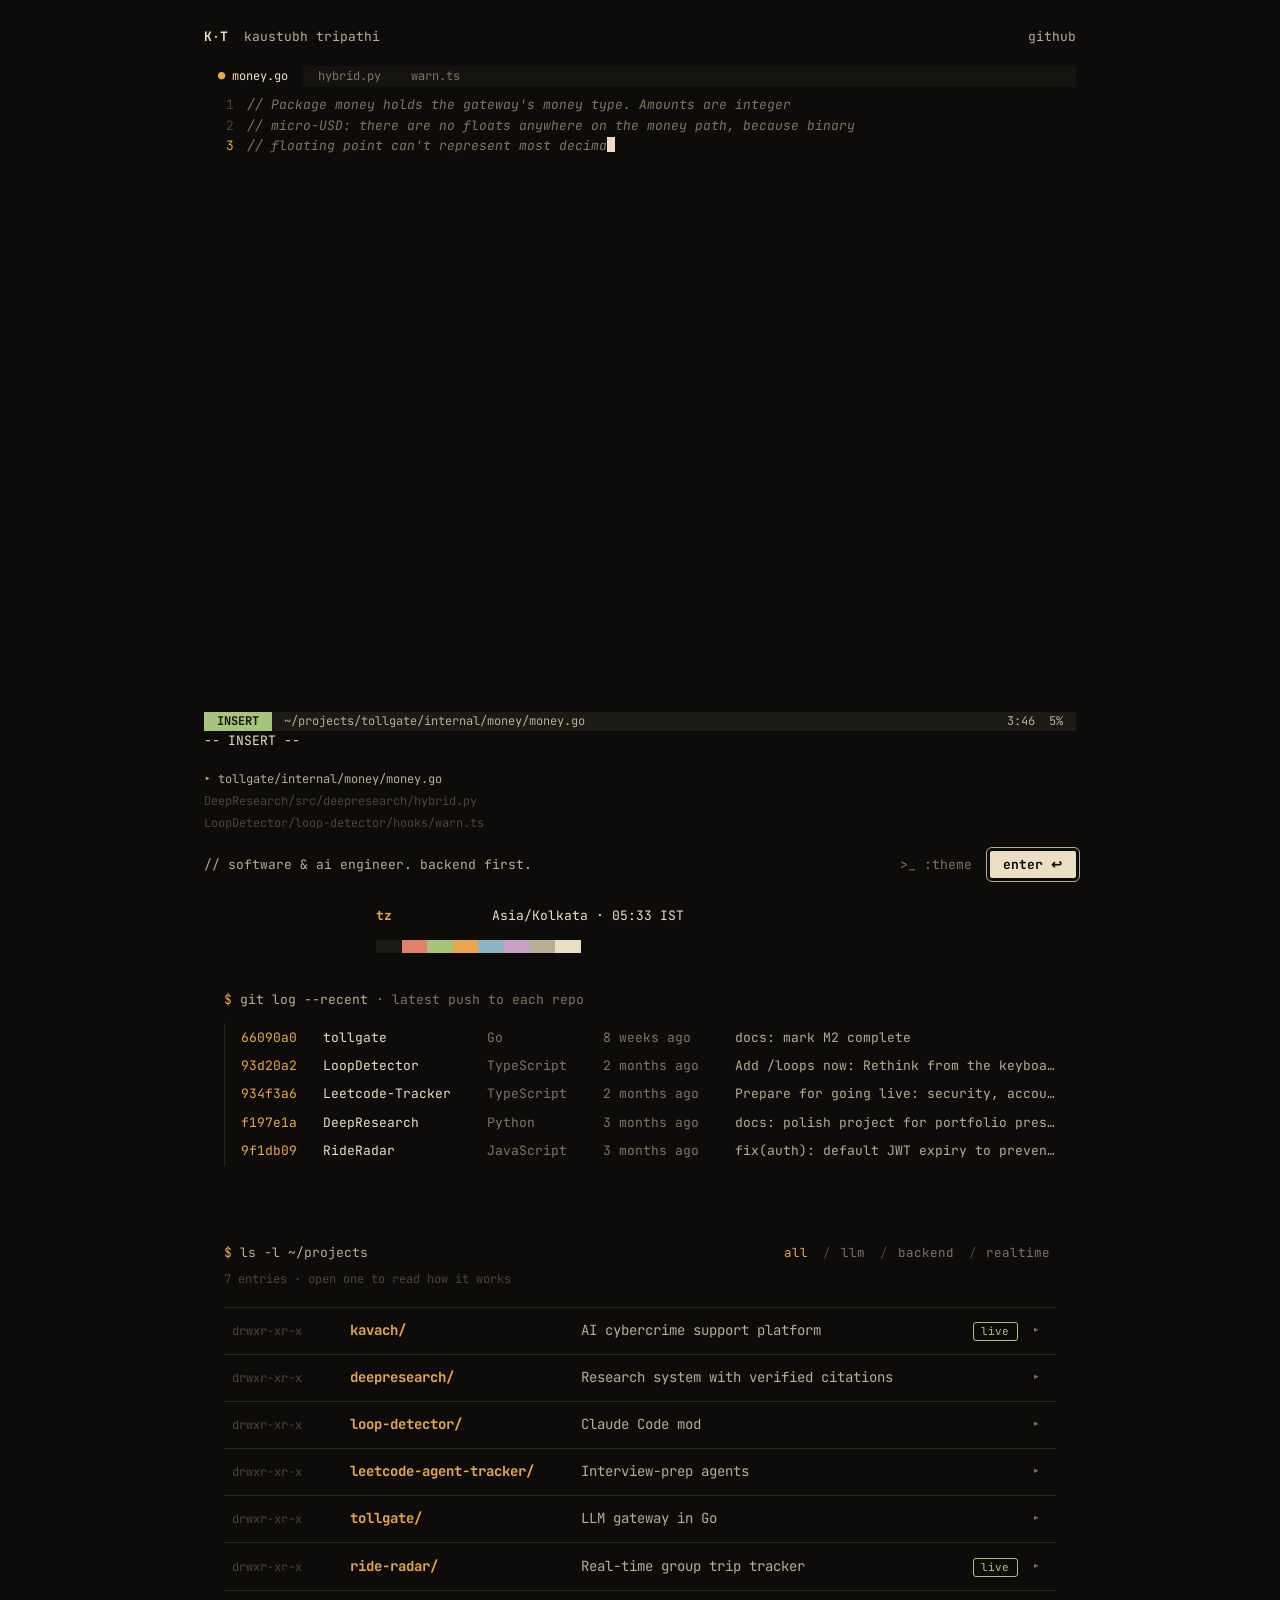
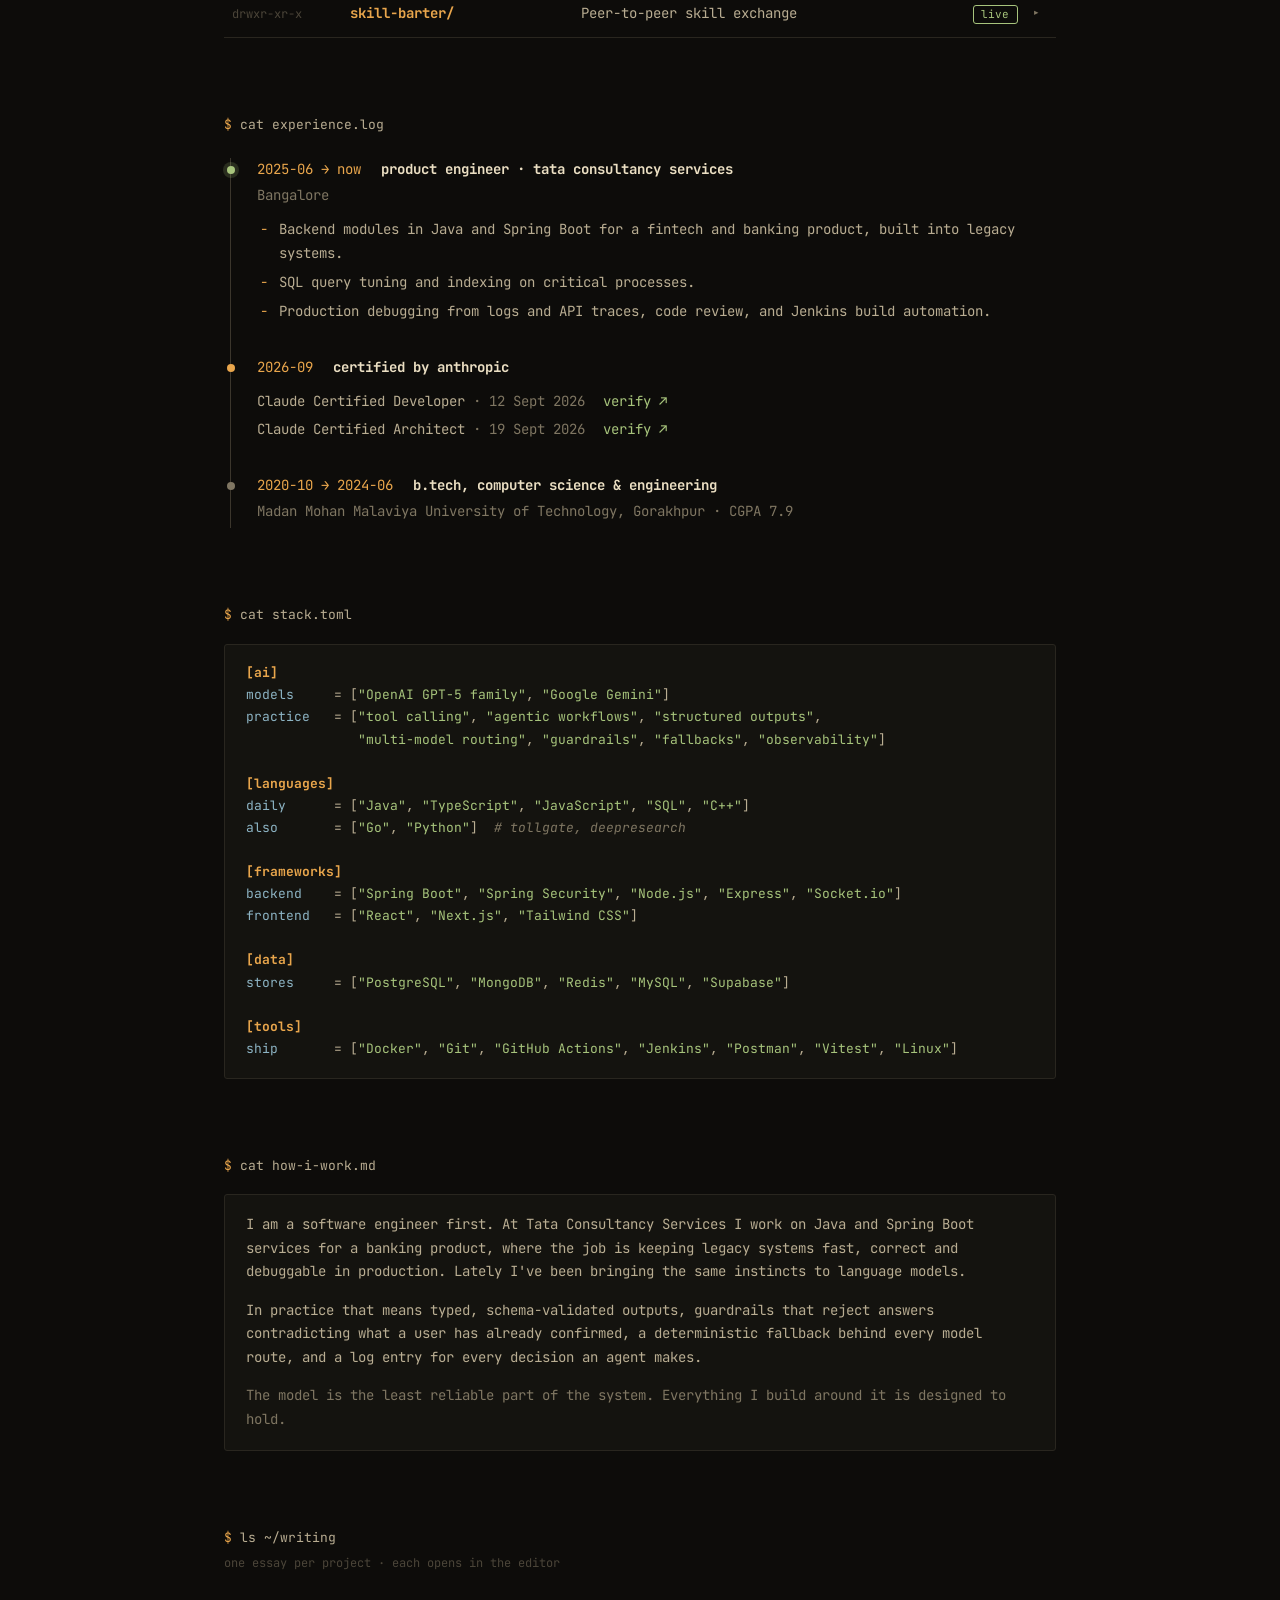
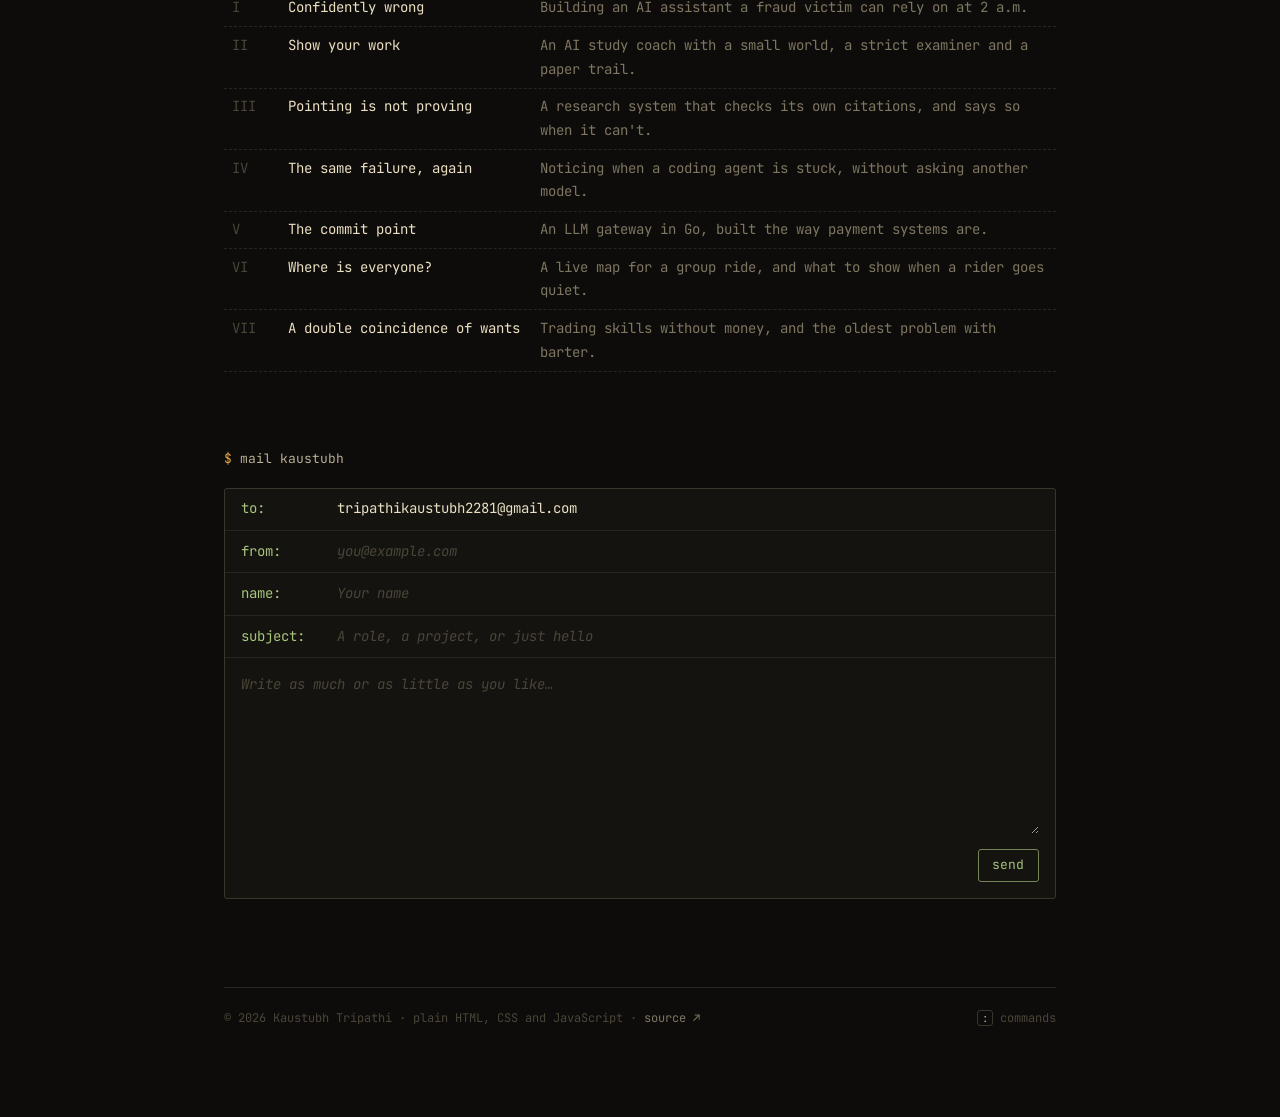
==== commit f78dcf13: "Tollgate is built: update its row, the opening line and the essay All eight milestones are done; onl" ====
--- a/index.html
+++ b/index.html
@@ -108,9 +108,9 @@
               that hold their shape when the model doesn't.
             </p>
             <p class="building">
-              <span class="tri" aria-hidden="true">▸</span> building
+              <span class="tri" aria-hidden="true">▸</span> just built
               <a href="https://github.com/ktripathi2281/tollgate" target="_blank" rel="noreferrer">tollgate</a>
-              <span class="dim">— an LLM gateway in Go, with payments-grade spend control</span>
+              <span class="dim">— an LLM gateway in Go, with budgets that hold and settle like card payments</span>
             </p>
 
             <ul class="chips" aria-label="Stack">
@@ -341,27 +341,29 @@
                 <span class="perm">drwxr-xr-x</span>
                 <span class="pname">tollgate/</span>
                 <span class="ptype">LLM gateway in Go</span>
-                <span class="badges"><span class="badge badge--wip">in progress</span></span>
+                <span class="badges"></span>
               </summary>
               <div class="proj-body">
-                <p>An OpenAI-compatible LLM gateway in Go with payments-grade spend control.</p>
+                <p>An OpenAI-compatible LLM gateway in Go. Point any OpenAI SDK at it: it checks a virtual key, enforces its rate limits and budget, routes the call with retries and fallback, streams the answer and records what it cost. Built and tested end to end against a mock provider; a run with a live provider key is next.</p>
                 <pre class="diagram" aria-label="How Tollgate works">client · any OpenAI SDK
    │  POST /v1/chat/completions
    ▼
-rate limit per key
+virtual key ─► rate limits ─► idempotency
+                                  │
+   ┌──────────────────────────────┘
+   ▼
+hold the worst case, in micro-USD
    │
-hold budget ── integer micro-USD
-   │
-provider ══ SSE ══► client
-   │  first-token · idle · total
-   │  timeouts
    ▼
-settle the actual cost</pre>
-                <p class="pstack"><span>stack</span> Go · an OpenAI-compatible HTTP API</p>
+router ─► OpenAI-compatible · Anthropic
+   │      retries, fallback, breakers
+   ▼
+settle the actual cost, store, respond</pre>
+                <p class="pstack"><span>stack</span> Go, PostgreSQL (pgx, sqlc), Prometheus, Docker · OpenAI-compatible and Anthropic APIs on raw net/http</p>
                 <ul class="points">
-                  <li>Designed for per-key rate limits and hold-and-settle budgets in integer micro-USD.</li>
-                  <li>Built so far: chat completions streamed over SSE, with first-token, idle and total timeouts.</li>
-                  <li>Next: real providers, with retries, fallback and circuit breakers.</li>
+                  <li>Budgets work like card payments: hold the worst case, settle the actual cost, release on failure. 200 concurrent requests against a budget that fits exactly 37 holds: exactly 37 succeed.</li>
+                  <li>Idempotency keys replay a stored response, streams included, and the outcome is saved before the client sees it, so a retry is never charged twice.</li>
+                  <li>About 1.5 ms of overhead at the median, measured against a mock upstream; a benchmark found a lock bottleneck, and single-statement holds lifted a key's cap from 215 to 300 requests a second.</li>
                 </ul>
                 <p class="plinks">
                   <a href="https://github.com/ktripathi2281/tollgate" target="_blank" rel="noreferrer">source ↗</a>
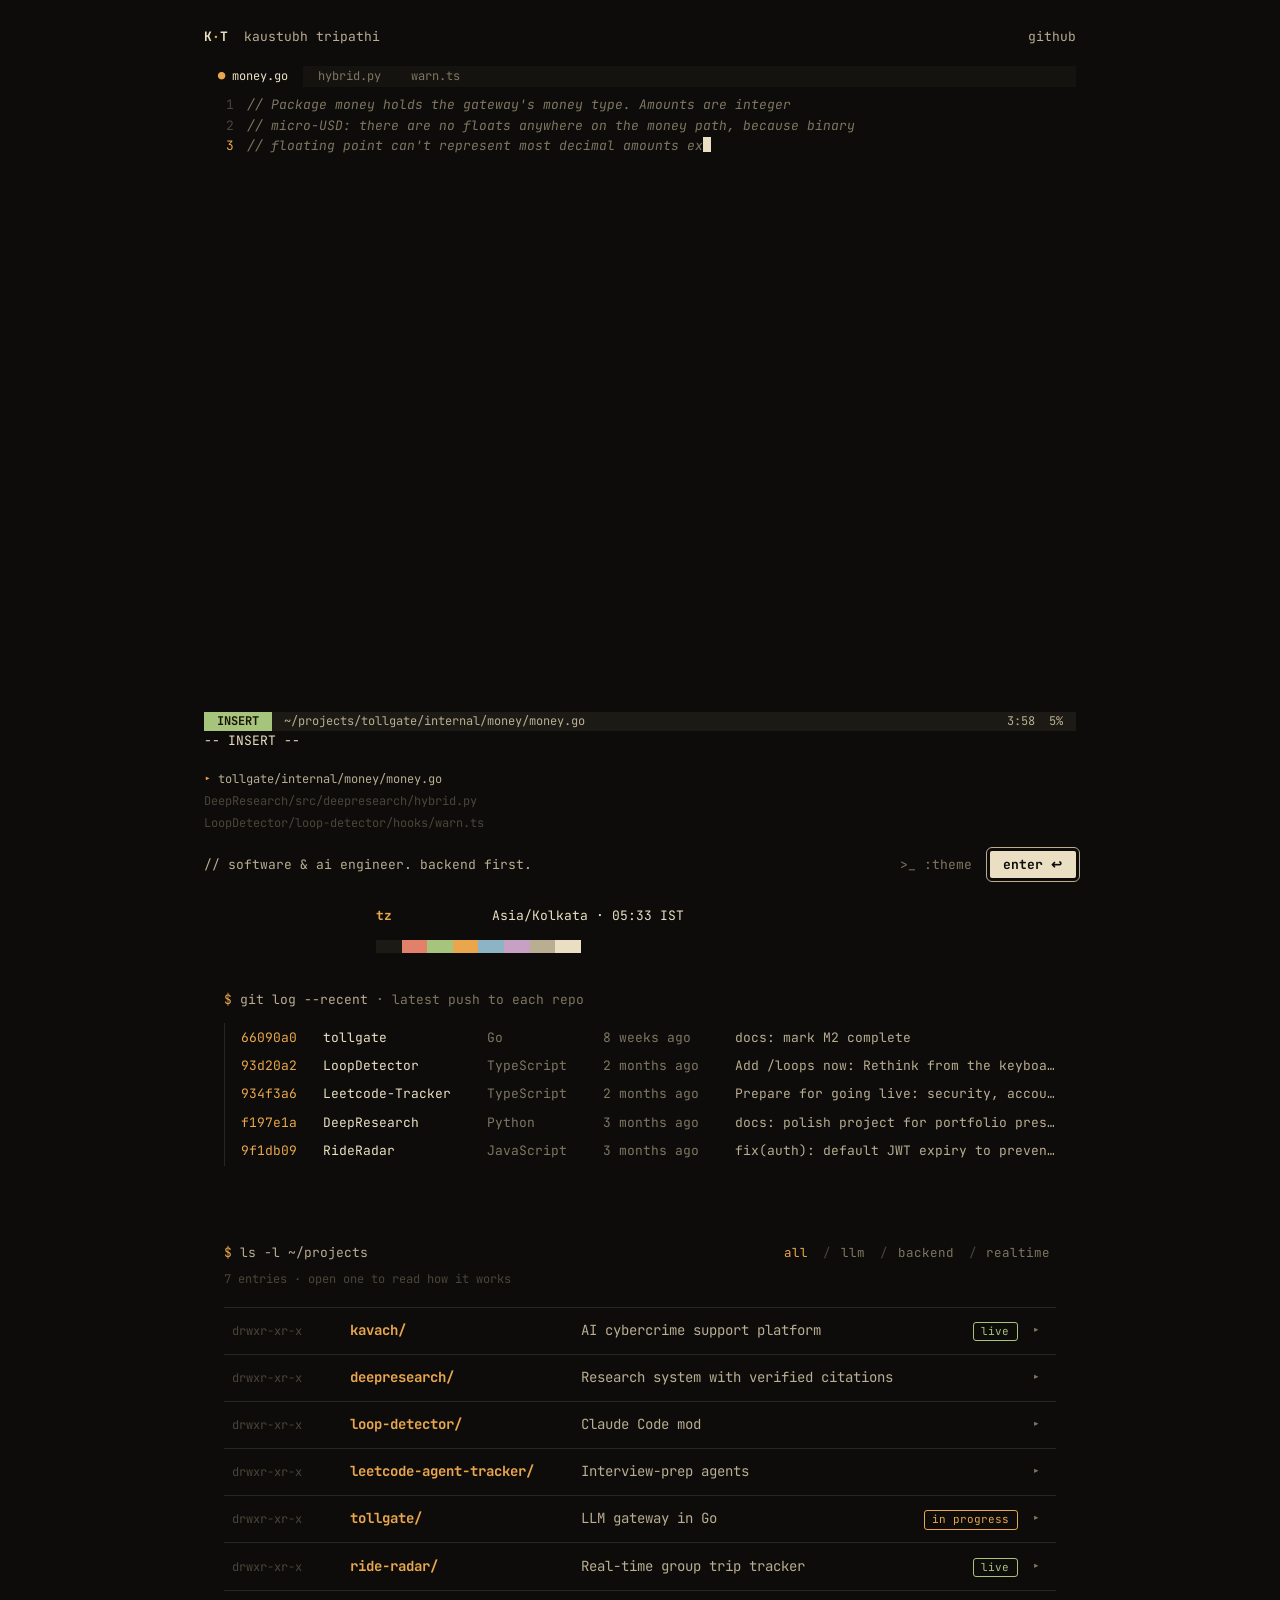
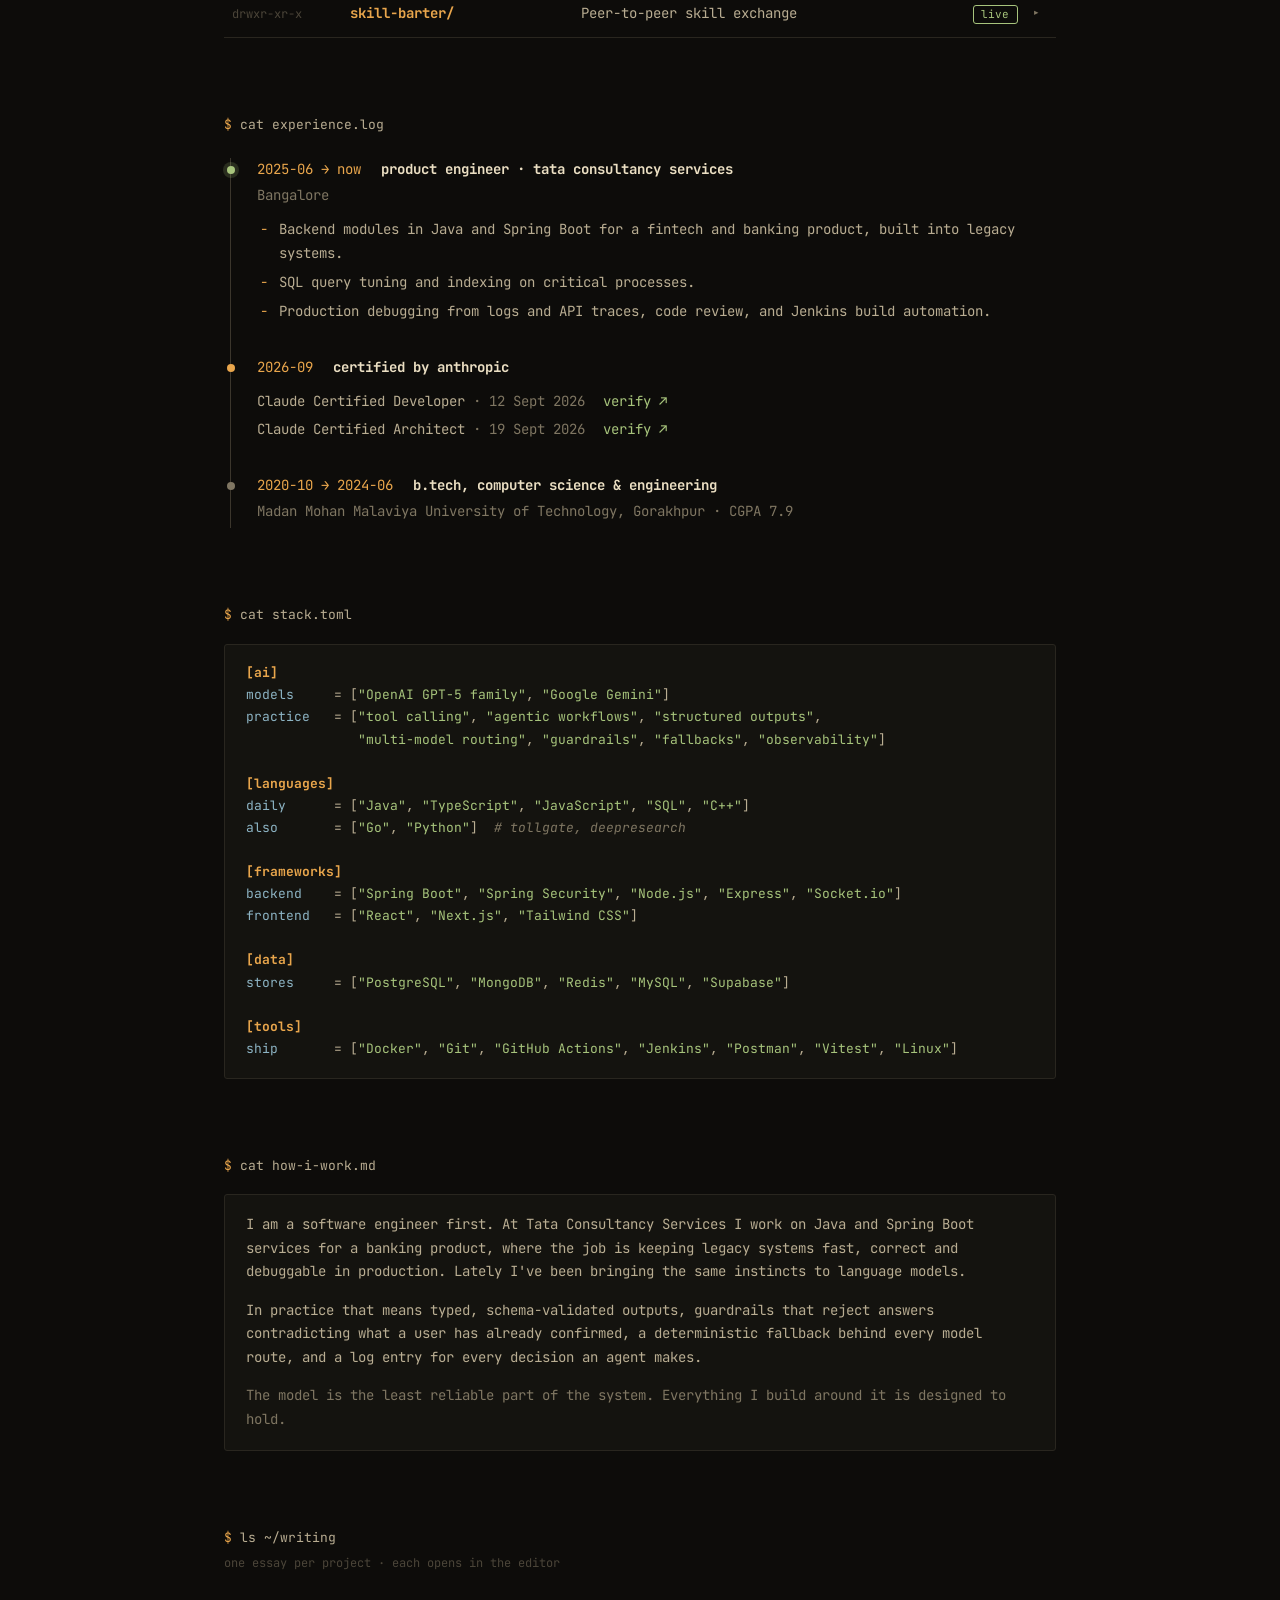
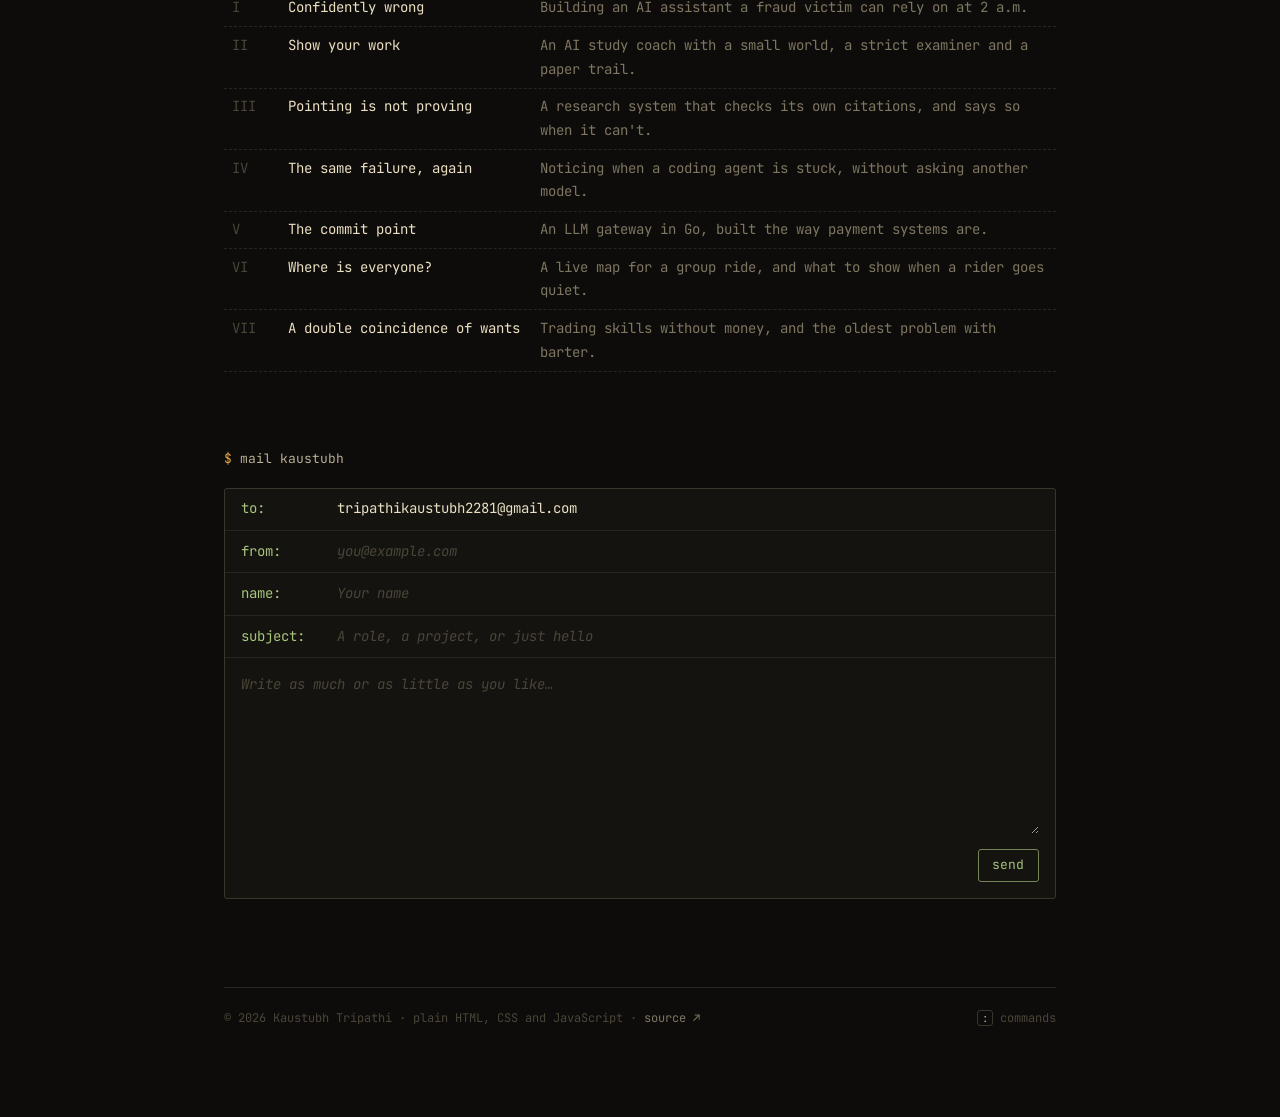
==== commit b1736cc6: "Revert "Tollgate is built: update its row, the opening line and the essay" Tollgate isn't deployed y" ====
--- a/index.html
+++ b/index.html
@@ -108,9 +108,9 @@
               that hold their shape when the model doesn't.
             </p>
             <p class="building">
-              <span class="tri" aria-hidden="true">▸</span> just built
+              <span class="tri" aria-hidden="true">▸</span> building
               <a href="https://github.com/ktripathi2281/tollgate" target="_blank" rel="noreferrer">tollgate</a>
-              <span class="dim">— an LLM gateway in Go, with budgets that hold and settle like card payments</span>
+              <span class="dim">— an LLM gateway in Go, with payments-grade spend control</span>
             </p>
 
             <ul class="chips" aria-label="Stack">
@@ -341,29 +341,27 @@
                 <span class="perm">drwxr-xr-x</span>
                 <span class="pname">tollgate/</span>
                 <span class="ptype">LLM gateway in Go</span>
-                <span class="badges"></span>
+                <span class="badges"><span class="badge badge--wip">in progress</span></span>
               </summary>
               <div class="proj-body">
-                <p>An OpenAI-compatible LLM gateway in Go. Point any OpenAI SDK at it: it checks a virtual key, enforces its rate limits and budget, routes the call with retries and fallback, streams the answer and records what it cost. Built and tested end to end against a mock provider; a run with a live provider key is next.</p>
+                <p>An OpenAI-compatible LLM gateway in Go with payments-grade spend control.</p>
                 <pre class="diagram" aria-label="How Tollgate works">client · any OpenAI SDK
    │  POST /v1/chat/completions
    ▼
-virtual key ─► rate limits ─► idempotency
-                                  │
-   ┌──────────────────────────────┘
+rate limit per key
+   │
+hold budget ── integer micro-USD
+   │
+provider ══ SSE ══► client
+   │  first-token · idle · total
+   │  timeouts
    ▼
-hold the worst case, in micro-USD
-   │
-   ▼
-router ─► OpenAI-compatible · Anthropic
-   │      retries, fallback, breakers
-   ▼
-settle the actual cost, store, respond</pre>
-                <p class="pstack"><span>stack</span> Go, PostgreSQL (pgx, sqlc), Prometheus, Docker · OpenAI-compatible and Anthropic APIs on raw net/http</p>
+settle the actual cost</pre>
+                <p class="pstack"><span>stack</span> Go · an OpenAI-compatible HTTP API</p>
                 <ul class="points">
-                  <li>Budgets work like card payments: hold the worst case, settle the actual cost, release on failure. 200 concurrent requests against a budget that fits exactly 37 holds: exactly 37 succeed.</li>
-                  <li>Idempotency keys replay a stored response, streams included, and the outcome is saved before the client sees it, so a retry is never charged twice.</li>
-                  <li>About 1.5 ms of overhead at the median, measured against a mock upstream; a benchmark found a lock bottleneck, and single-statement holds lifted a key's cap from 215 to 300 requests a second.</li>
+                  <li>Designed for per-key rate limits and hold-and-settle budgets in integer micro-USD.</li>
+                  <li>Built so far: chat completions streamed over SSE, with first-token, idle and total timeouts.</li>
+                  <li>Next: real providers, with retries, fallback and circuit breakers.</li>
                 </ul>
                 <p class="plinks">
                   <a href="https://github.com/ktripathi2281/tollgate" target="_blank" rel="noreferrer">source ↗</a>
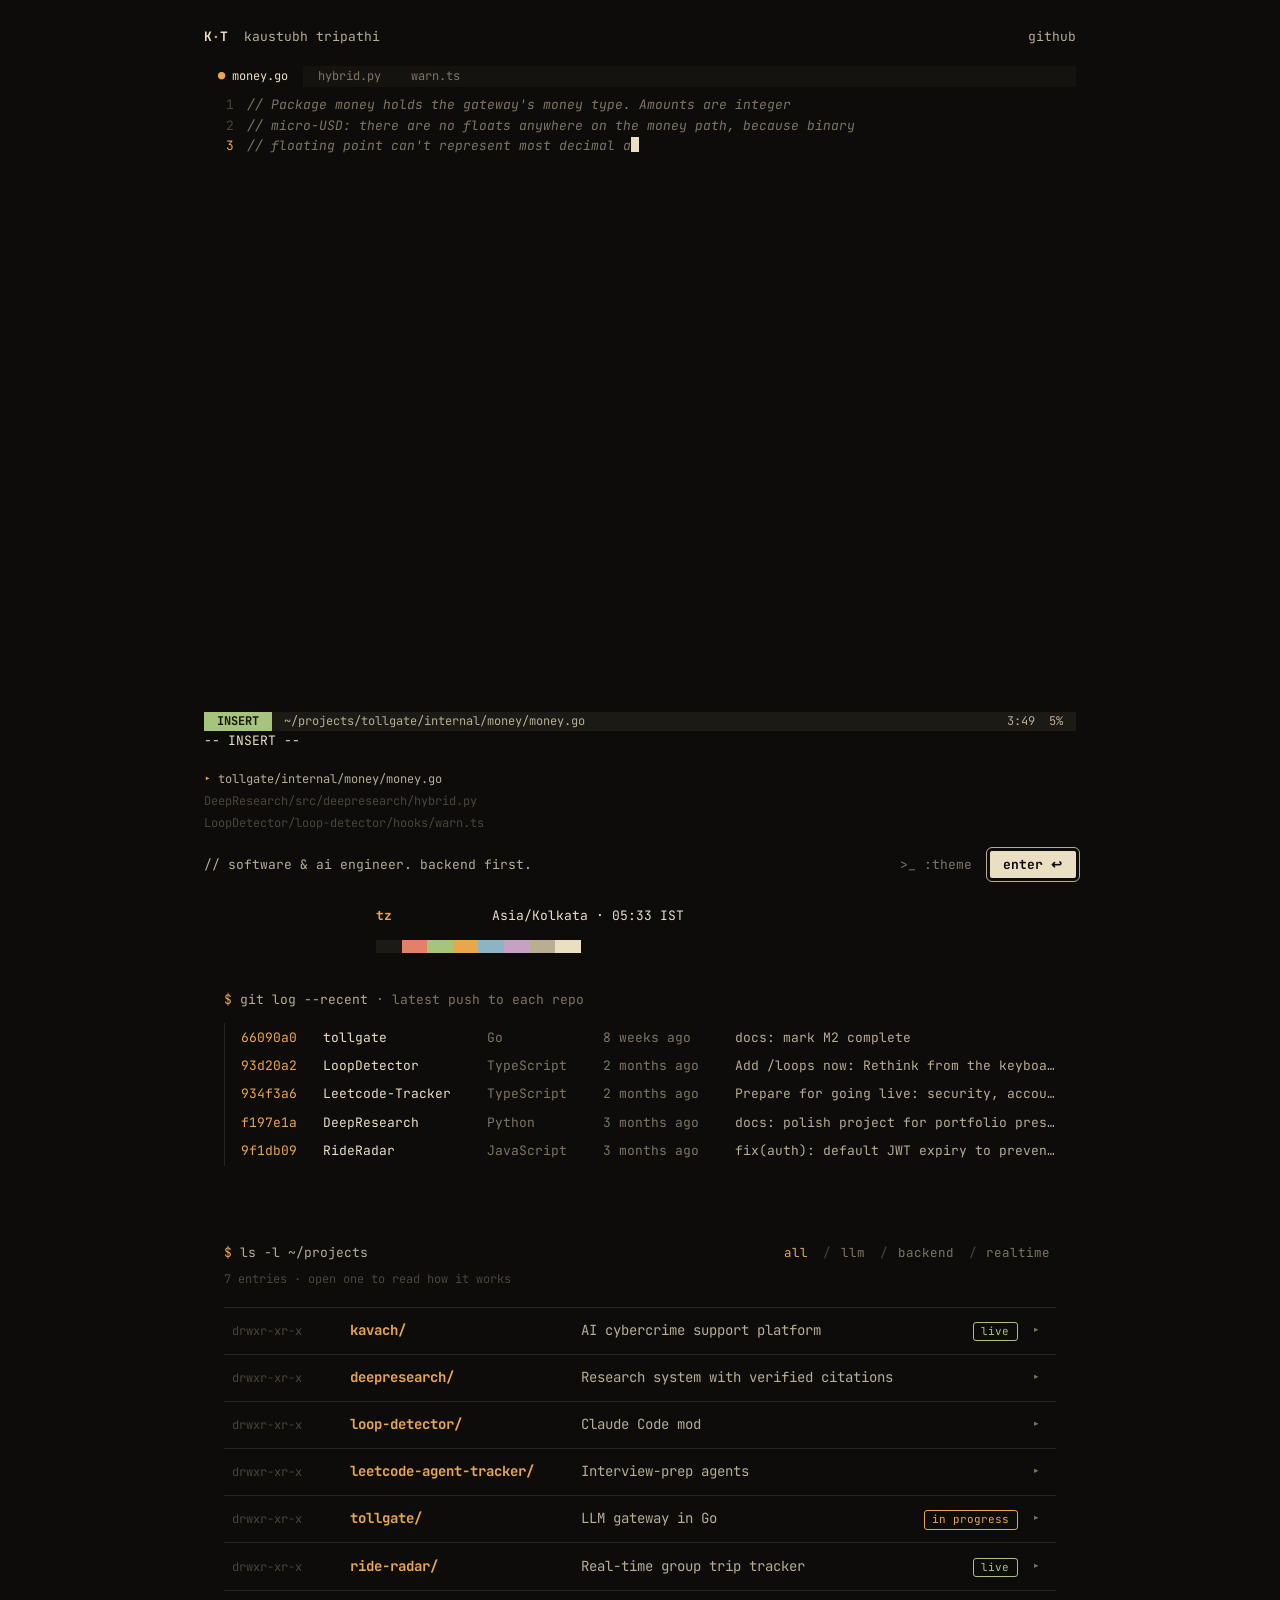
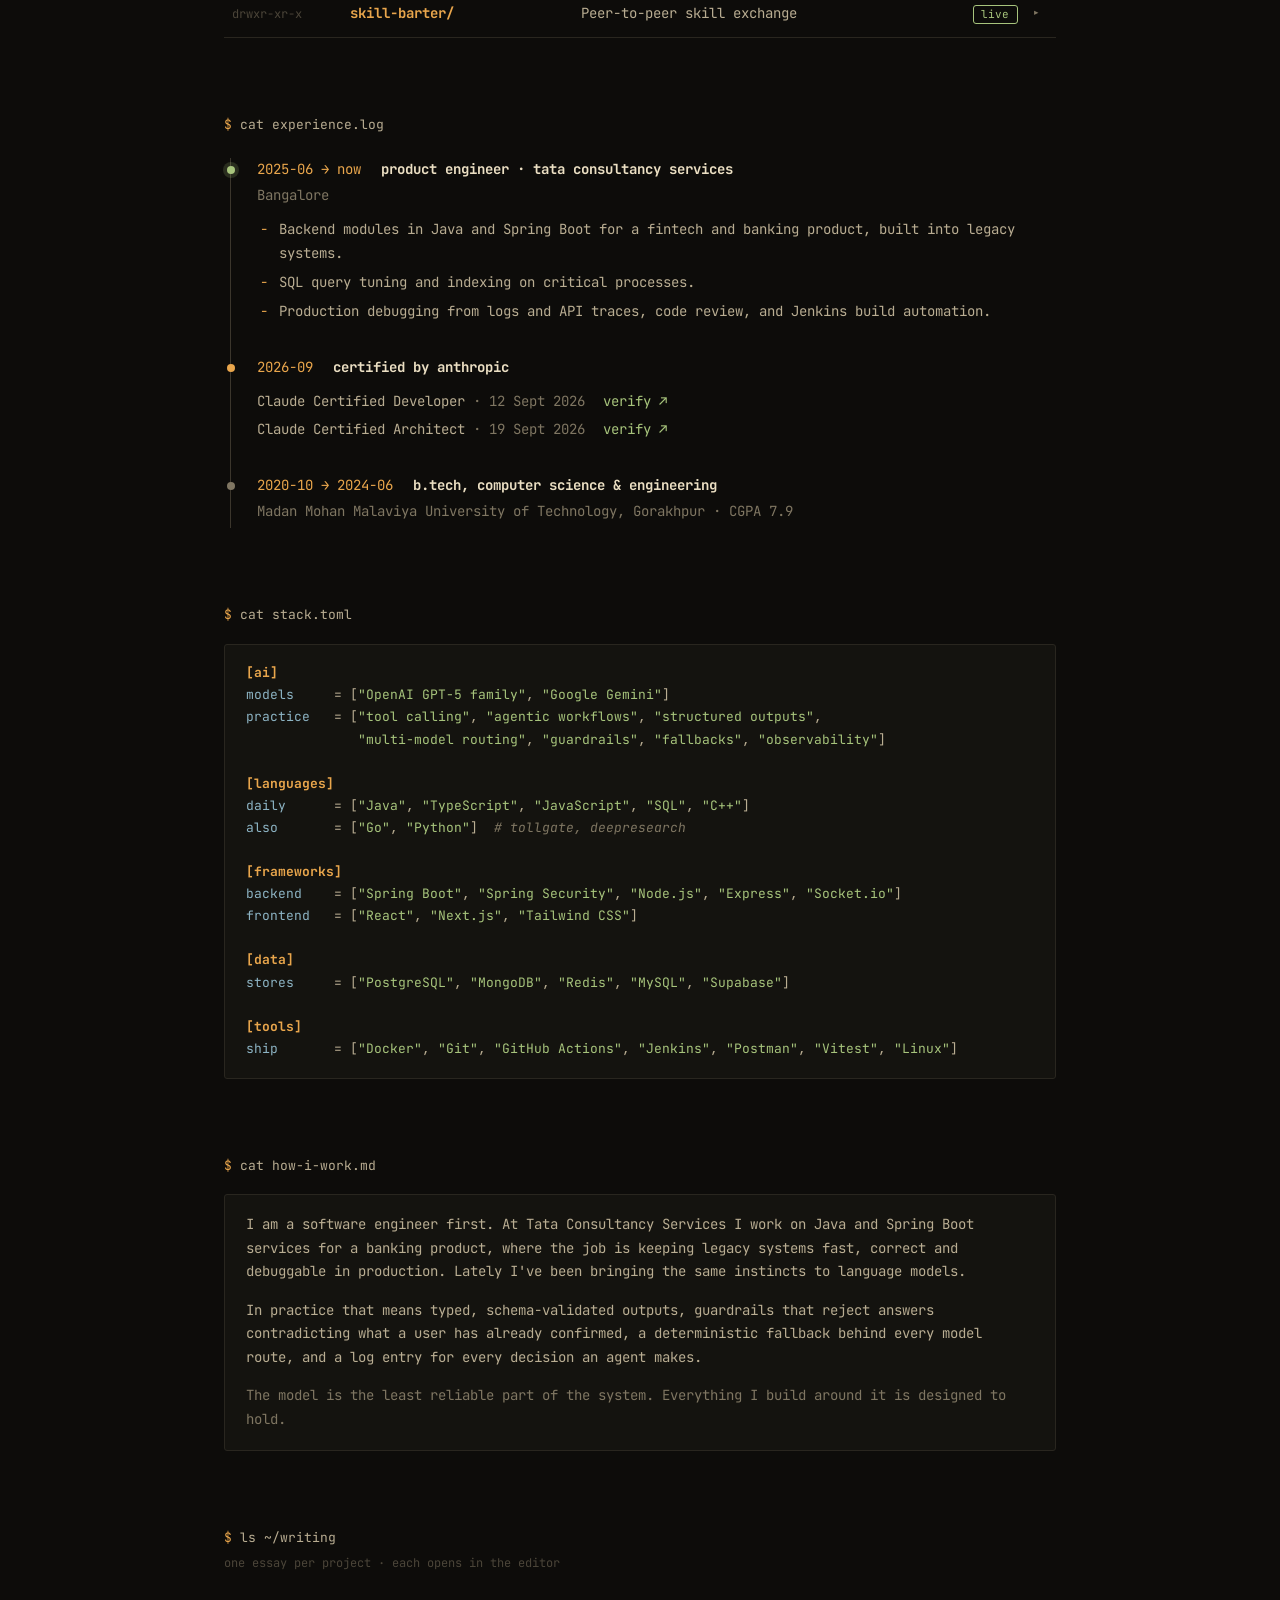
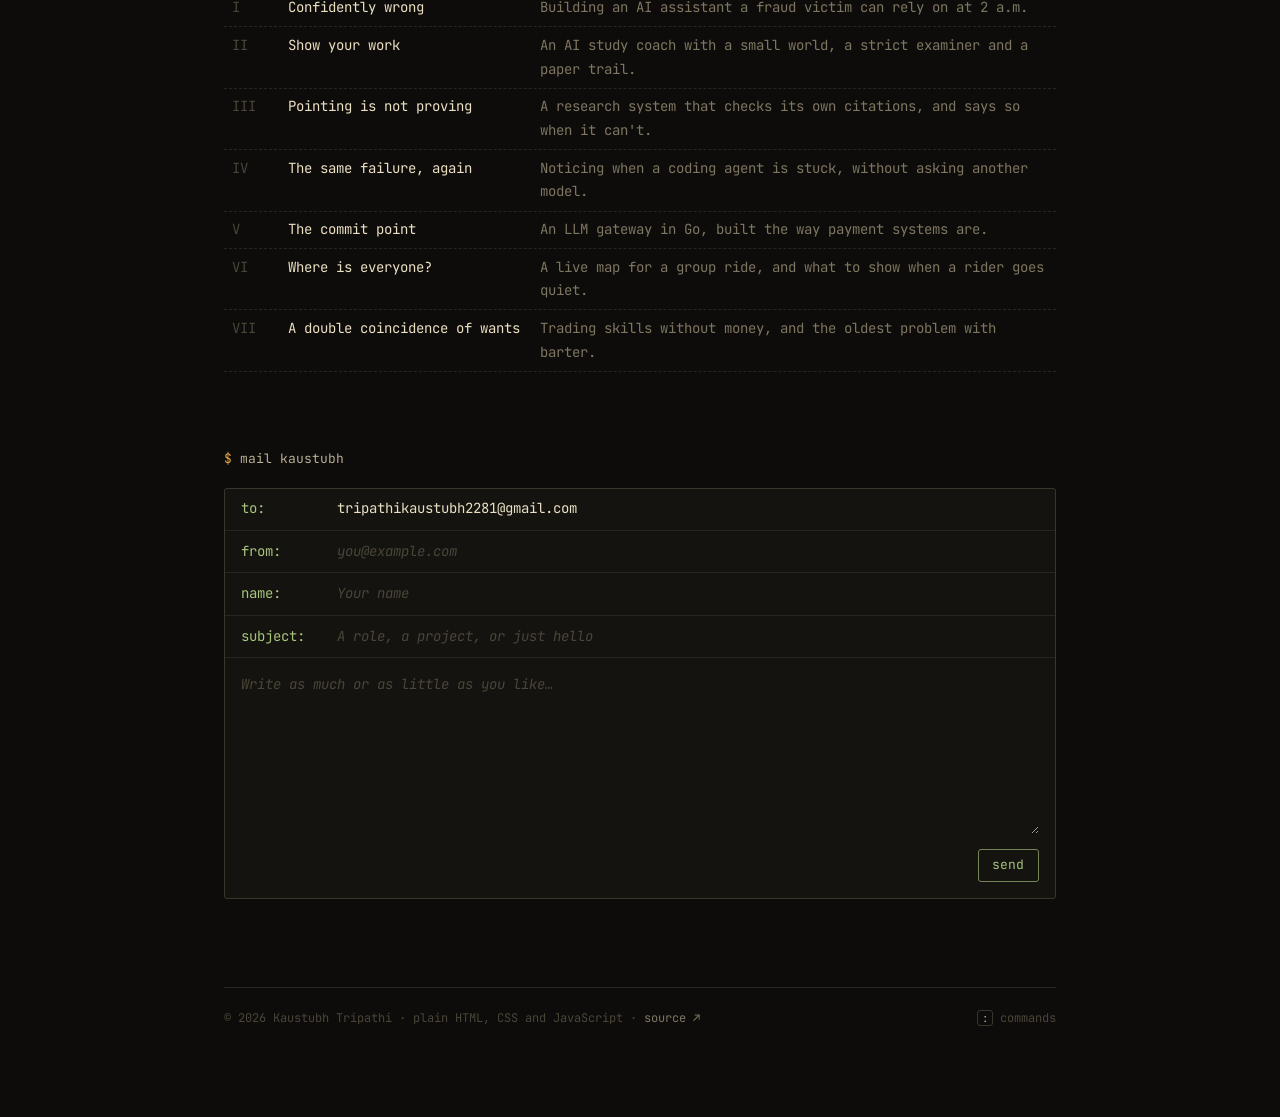
==== commit ca62efd2: "List what Tollgate has done so far, still in progress The row keeps its "in progress" badge and the " ====
--- a/index.html
+++ b/index.html
@@ -344,24 +344,26 @@
                 <span class="badges"><span class="badge badge--wip">in progress</span></span>
               </summary>
               <div class="proj-body">
-                <p>An OpenAI-compatible LLM gateway in Go with payments-grade spend control.</p>
+                <p>An OpenAI-compatible LLM gateway in Go with payments-grade spend control. Point any OpenAI SDK at it: it checks a virtual key, enforces its rate limits and budget, routes the call with retries and fallback, streams the answer and records what it cost.</p>
                 <pre class="diagram" aria-label="How Tollgate works">client · any OpenAI SDK
    │  POST /v1/chat/completions
    ▼
-rate limit per key
+virtual key ─► rate limits ─► idempotency
+                                  │
+   ┌──────────────────────────────┘
+   ▼
+hold the worst case, in micro-USD
    │
-hold budget ── integer micro-USD
-   │
-provider ══ SSE ══► client
-   │  first-token · idle · total
-   │  timeouts
    ▼
-settle the actual cost</pre>
-                <p class="pstack"><span>stack</span> Go · an OpenAI-compatible HTTP API</p>
+router ─► OpenAI-compatible · Anthropic
+   │      retries, fallback, breakers
+   ▼
+settle the actual cost, store, respond</pre>
+                <p class="pstack"><span>stack</span> Go, PostgreSQL (pgx, sqlc), Prometheus, Docker · OpenAI-compatible and Anthropic APIs on raw net/http</p>
                 <ul class="points">
-                  <li>Designed for per-key rate limits and hold-and-settle budgets in integer micro-USD.</li>
-                  <li>Built so far: chat completions streamed over SSE, with first-token, idle and total timeouts.</li>
-                  <li>Next: real providers, with retries, fallback and circuit breakers.</li>
+                  <li>Done: OpenAI-compatible and Anthropic adapters, with retries, fallback and a circuit breaker per target, and streaming with a commit point.</li>
+                  <li>Done: hold-and-settle budgets in integer micro-USD, idempotency keys and reconciliation. 200 concurrent requests against a budget that fits exactly 37 holds: exactly 37 succeed.</li>
+                  <li>Benchmarked against a mock upstream: about 1.5 ms of overhead at the median. Next: a run with a live provider key, then a hosted demo.</li>
                 </ul>
                 <p class="plinks">
                   <a href="https://github.com/ktripathi2281/tollgate" target="_blank" rel="noreferrer">source ↗</a>
